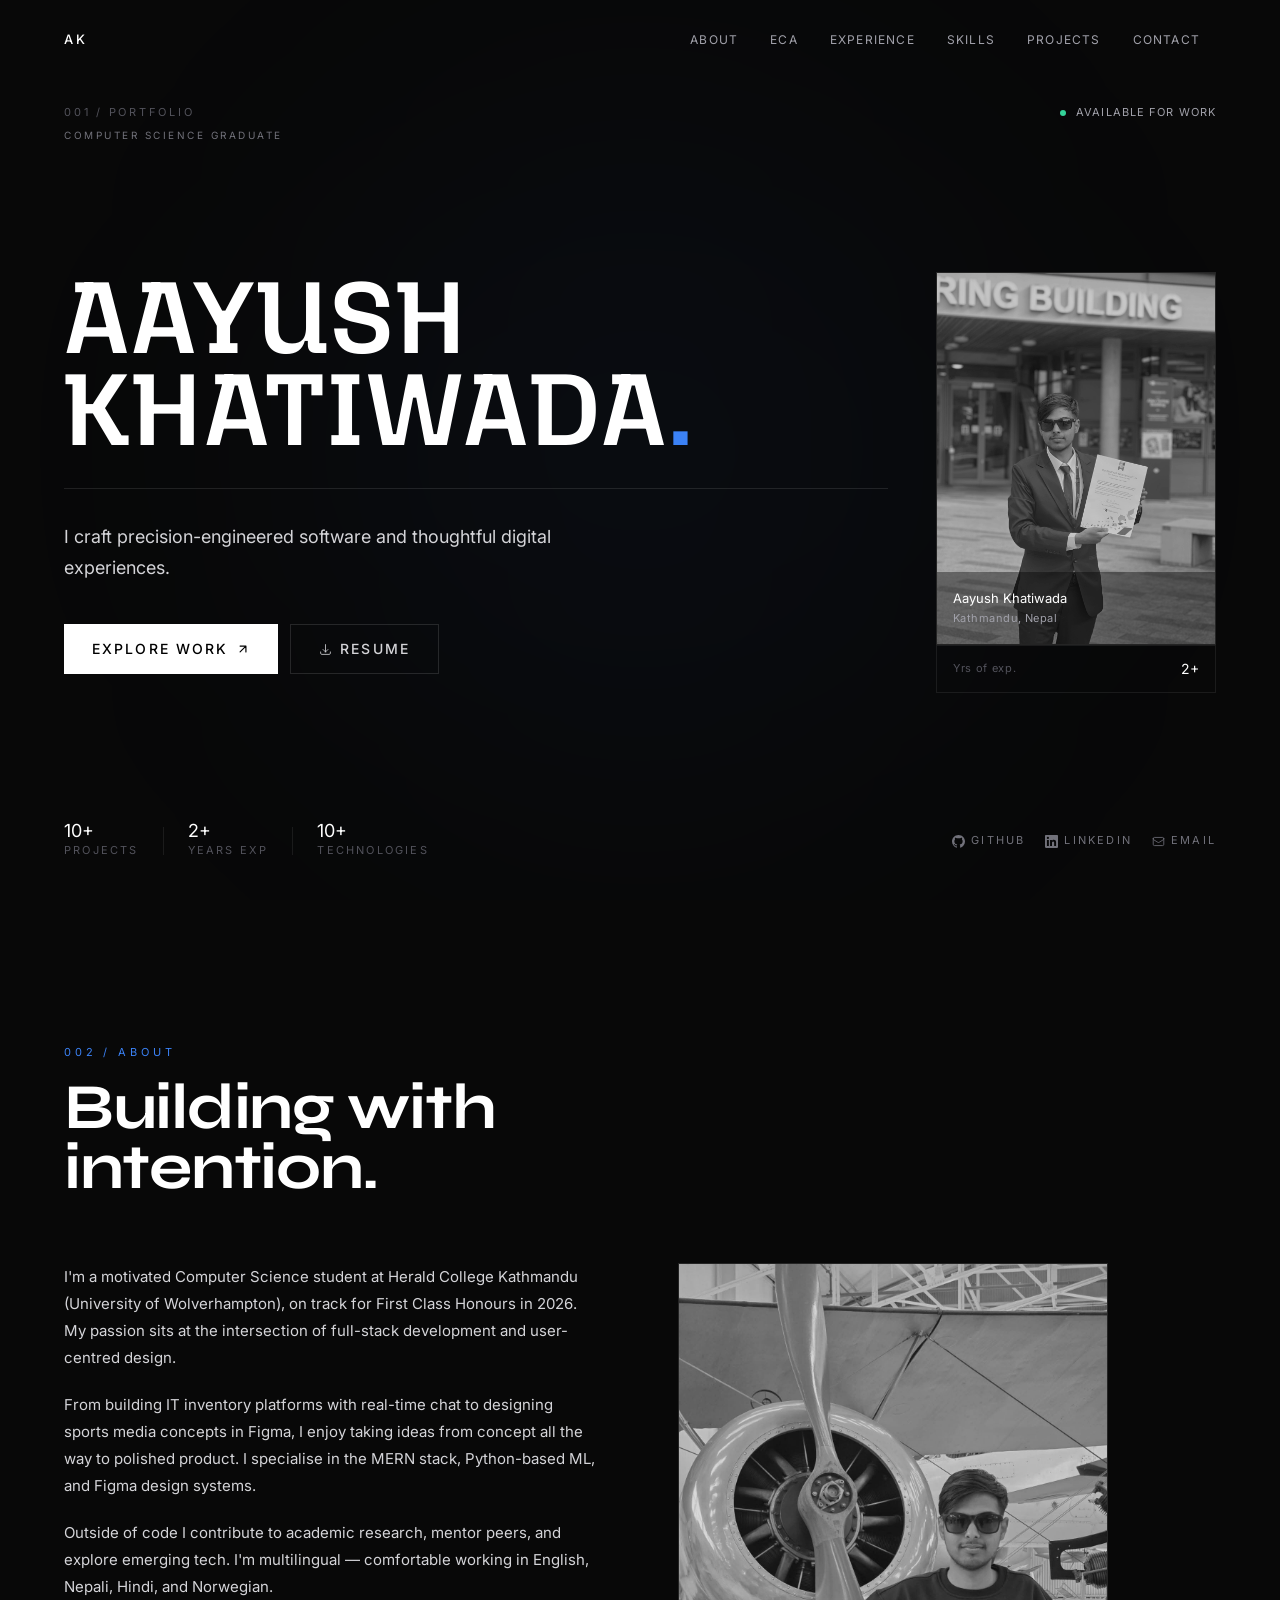
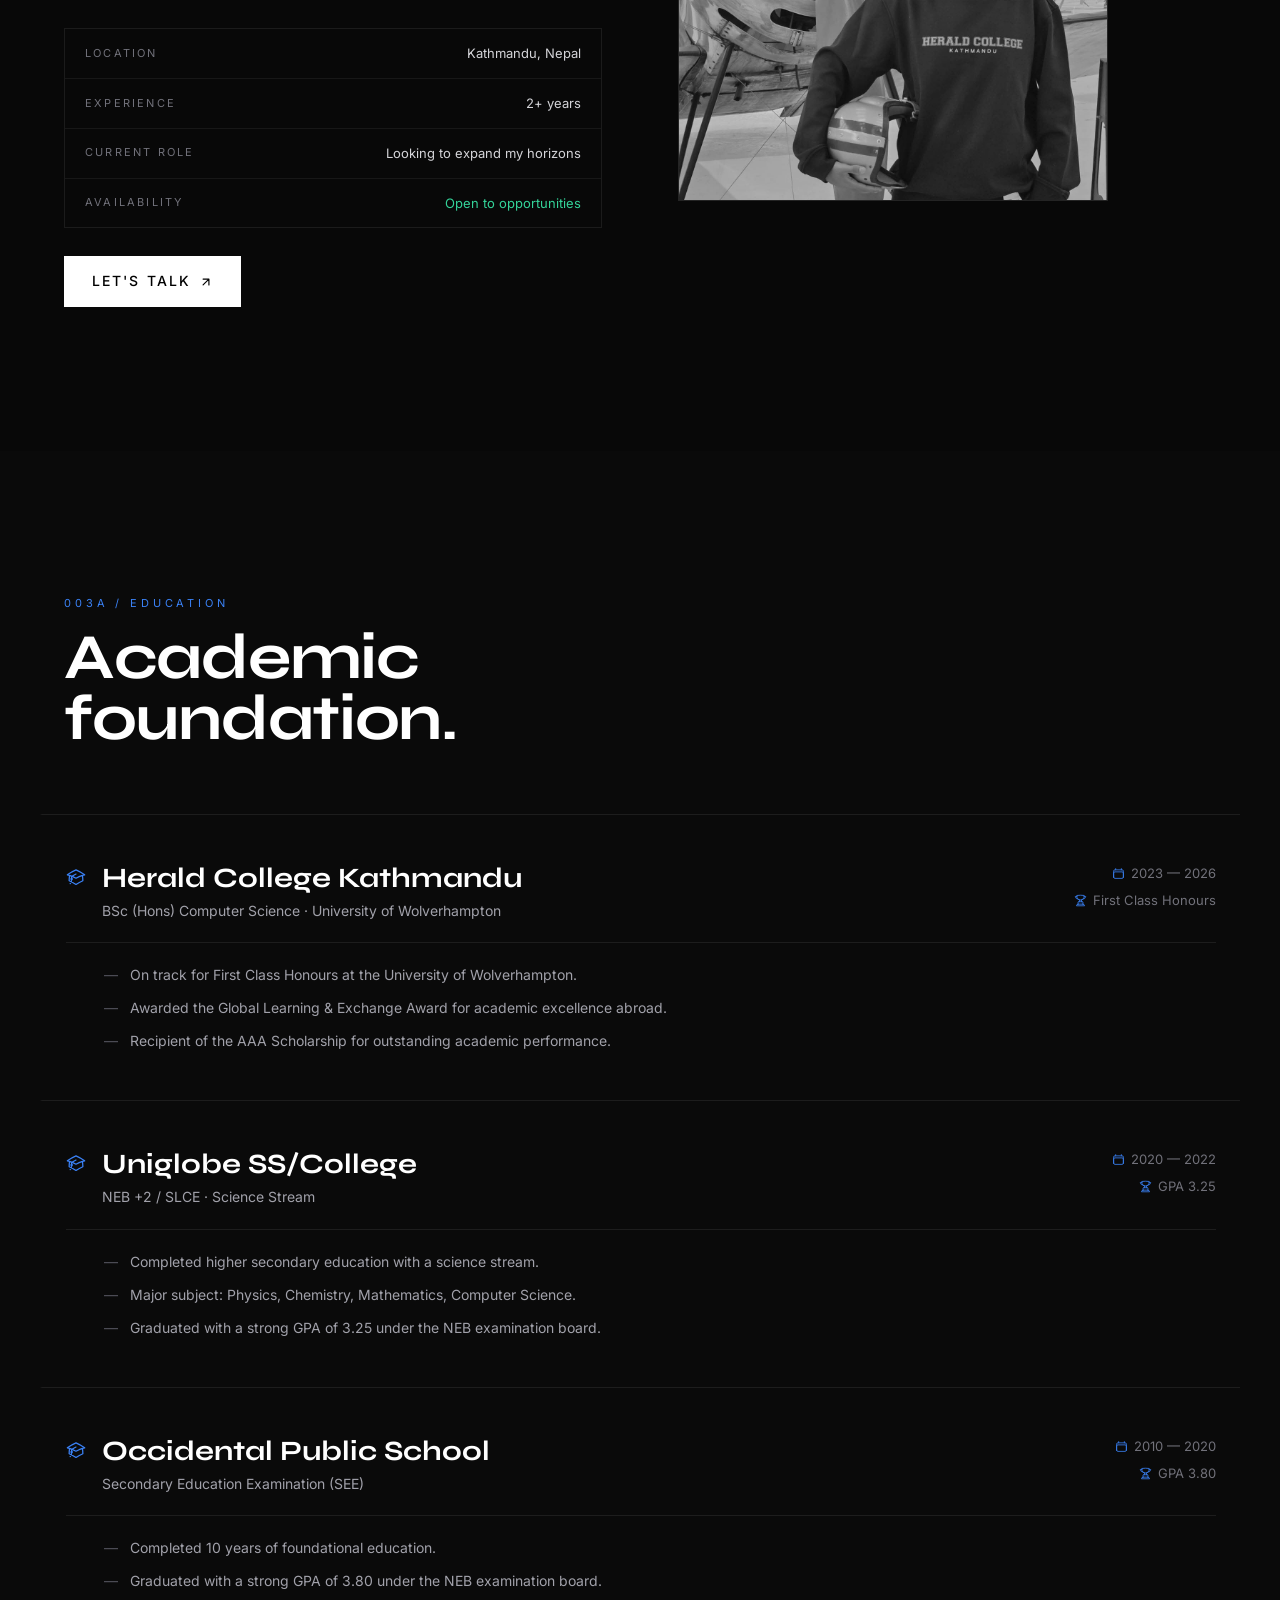
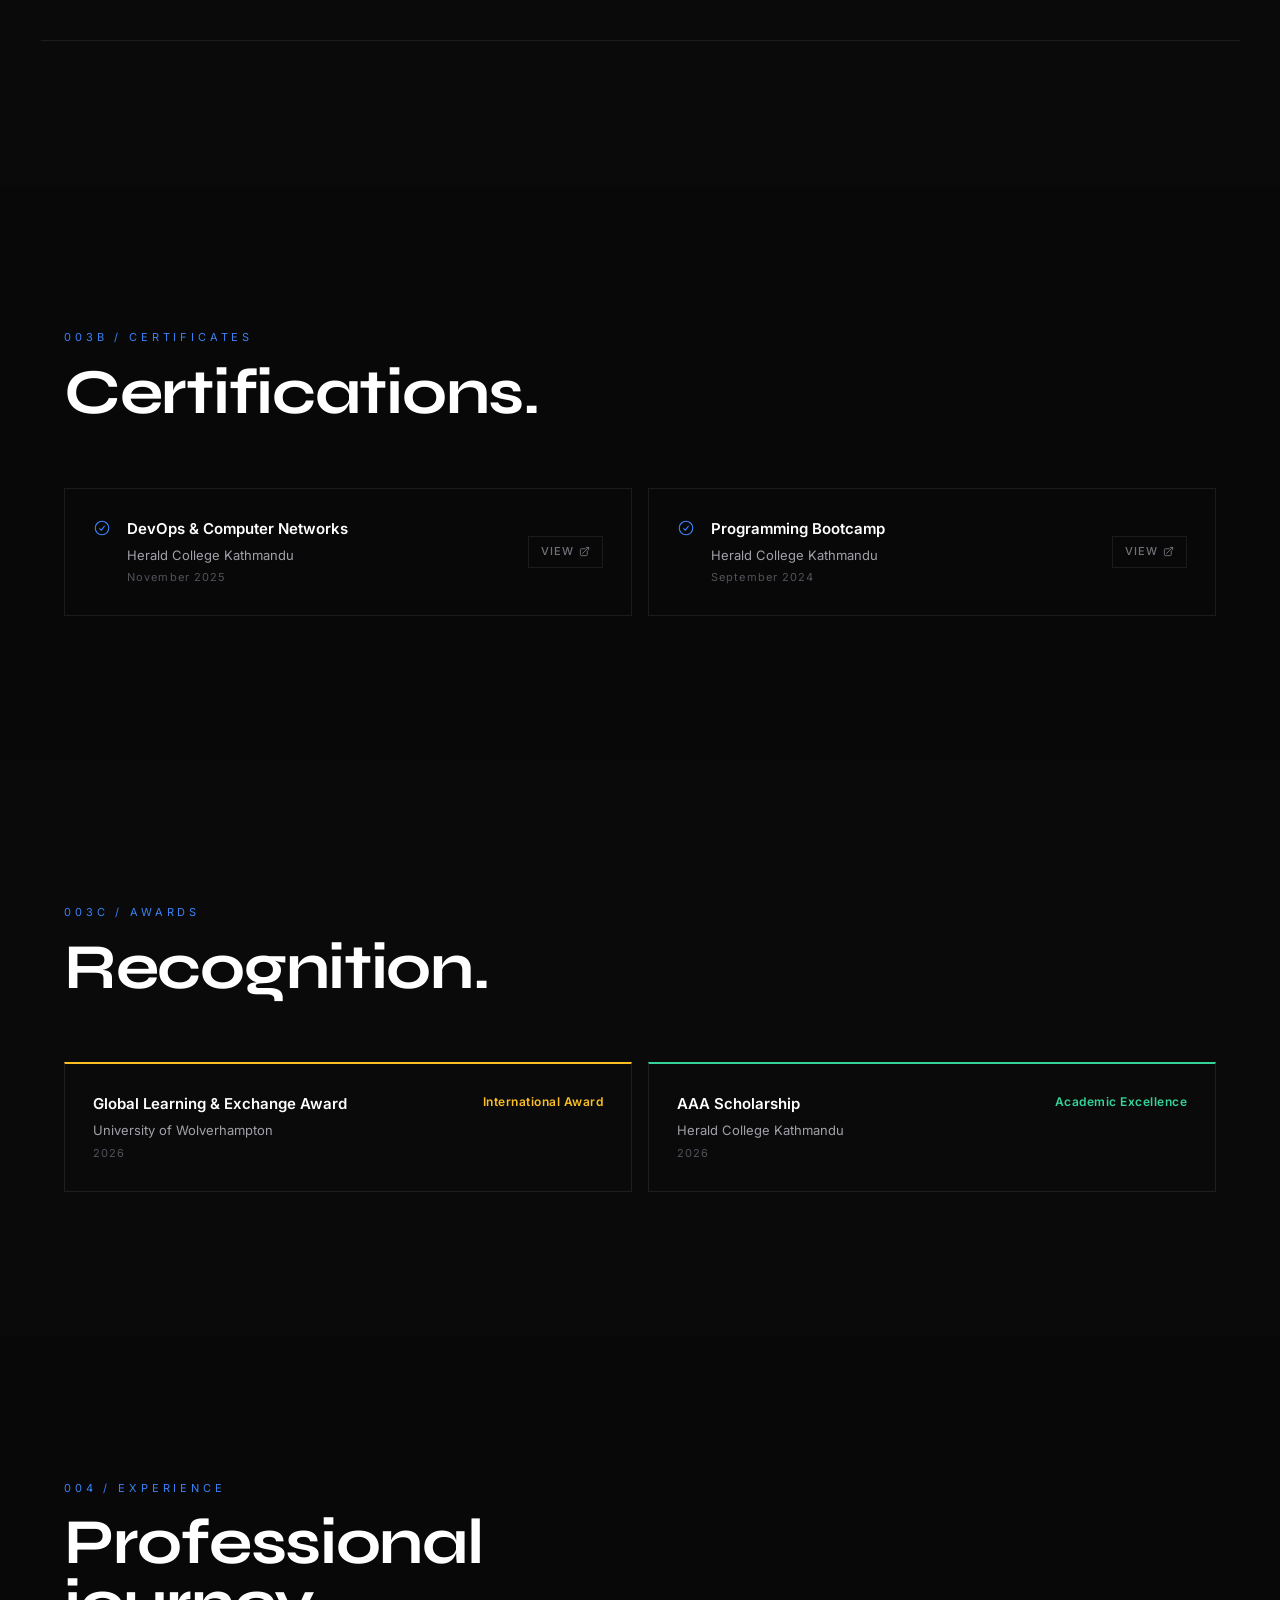
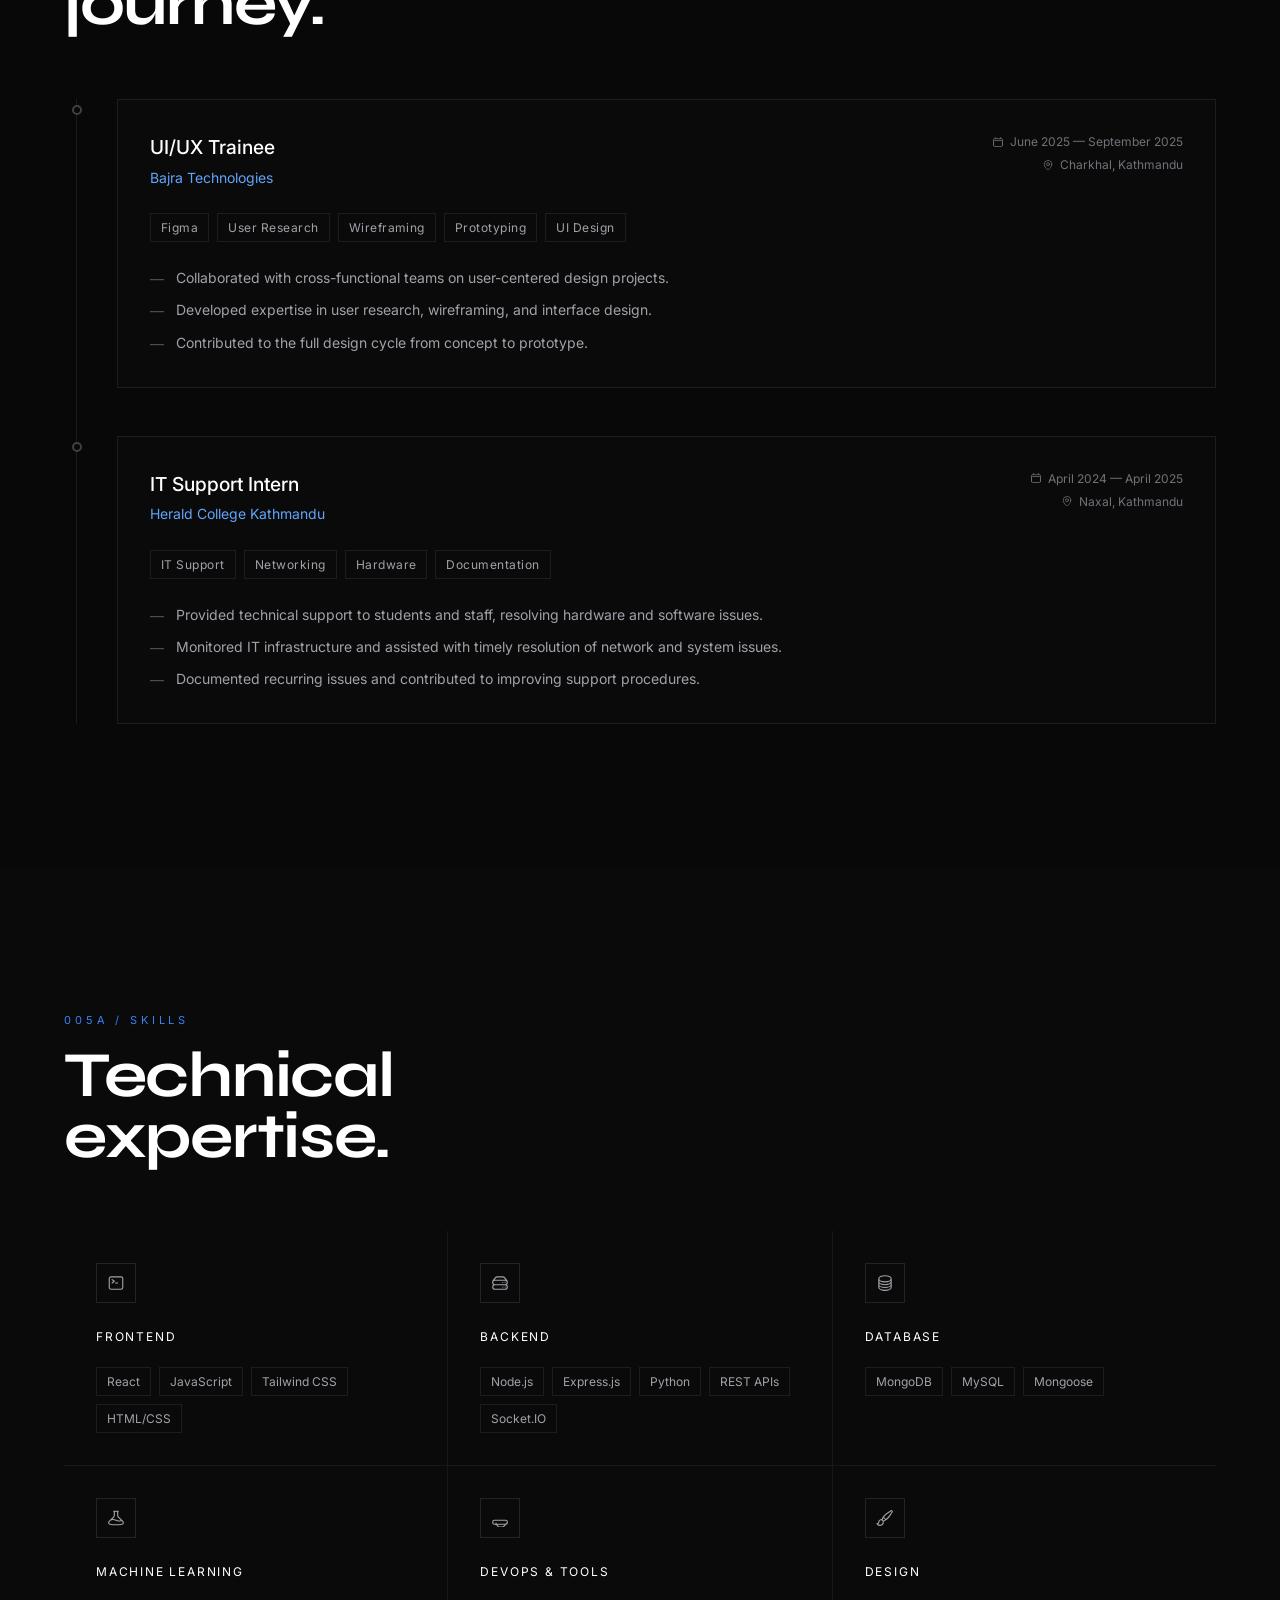
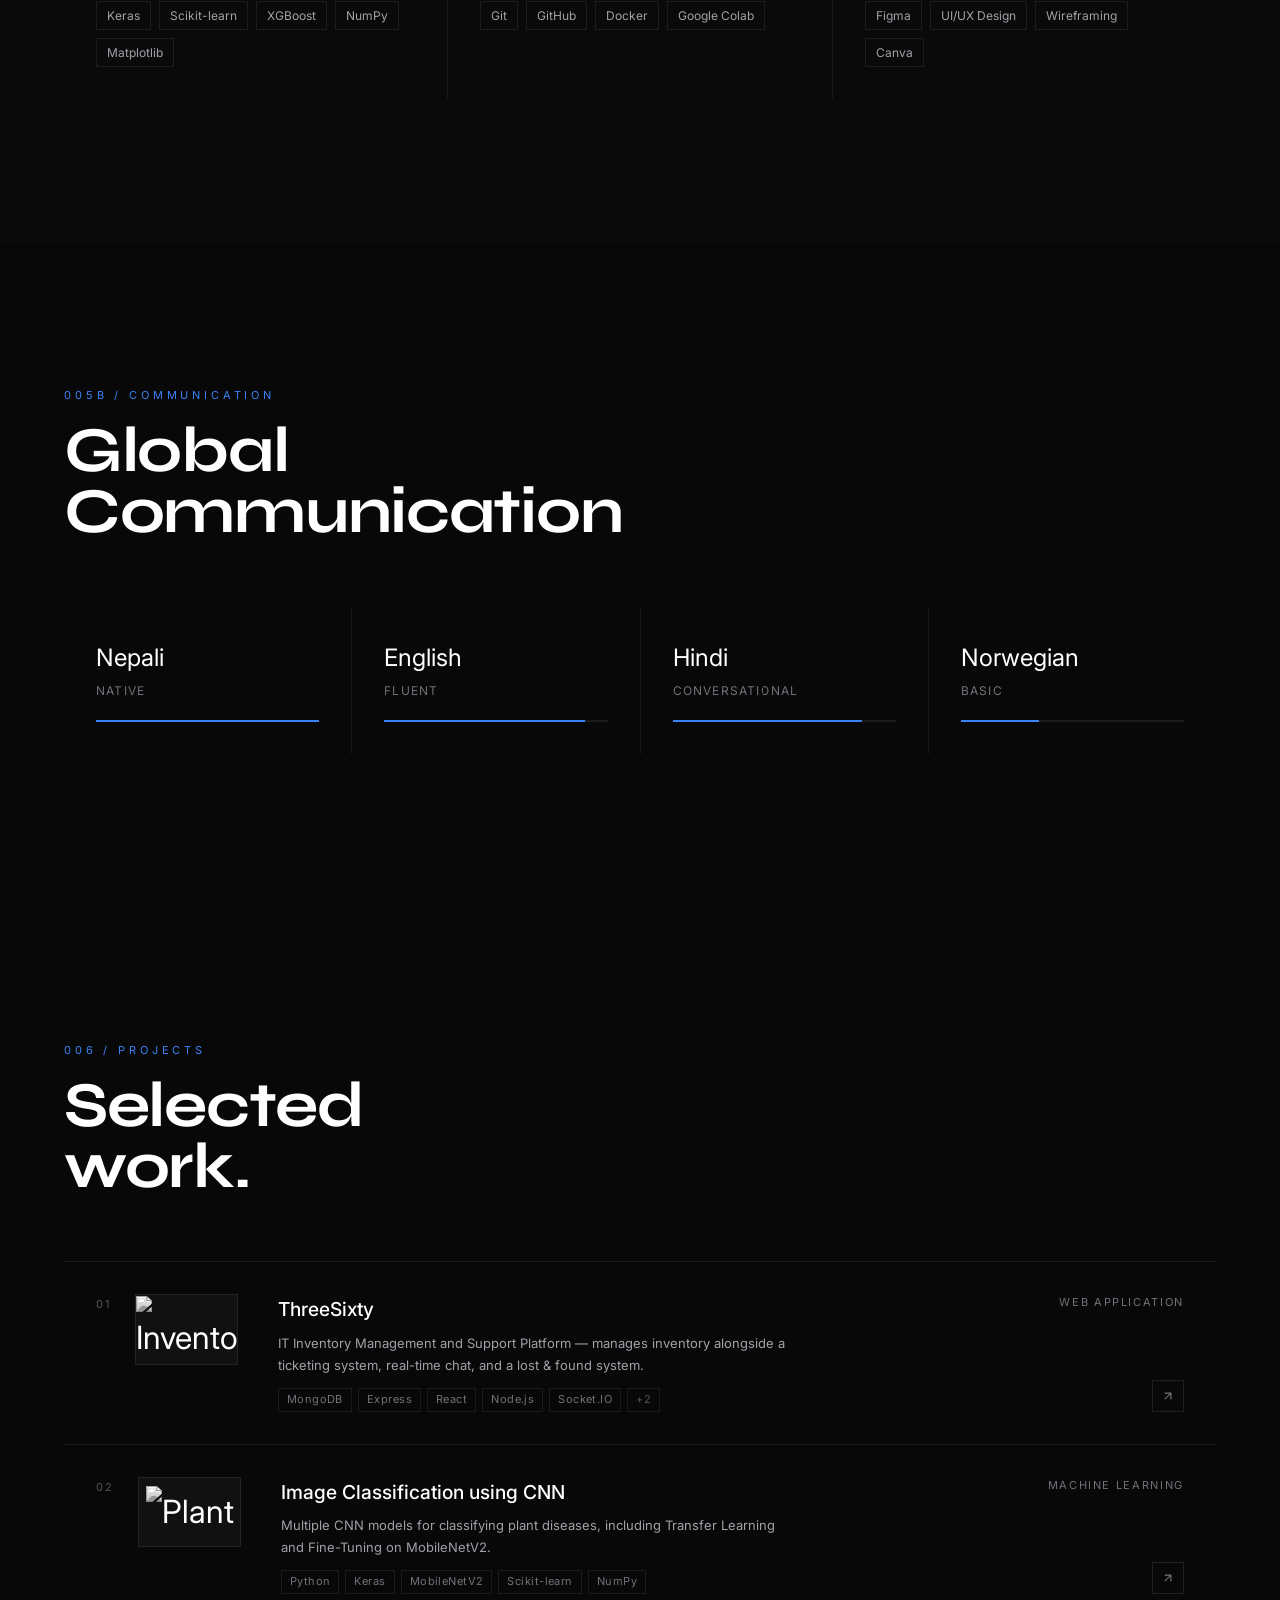
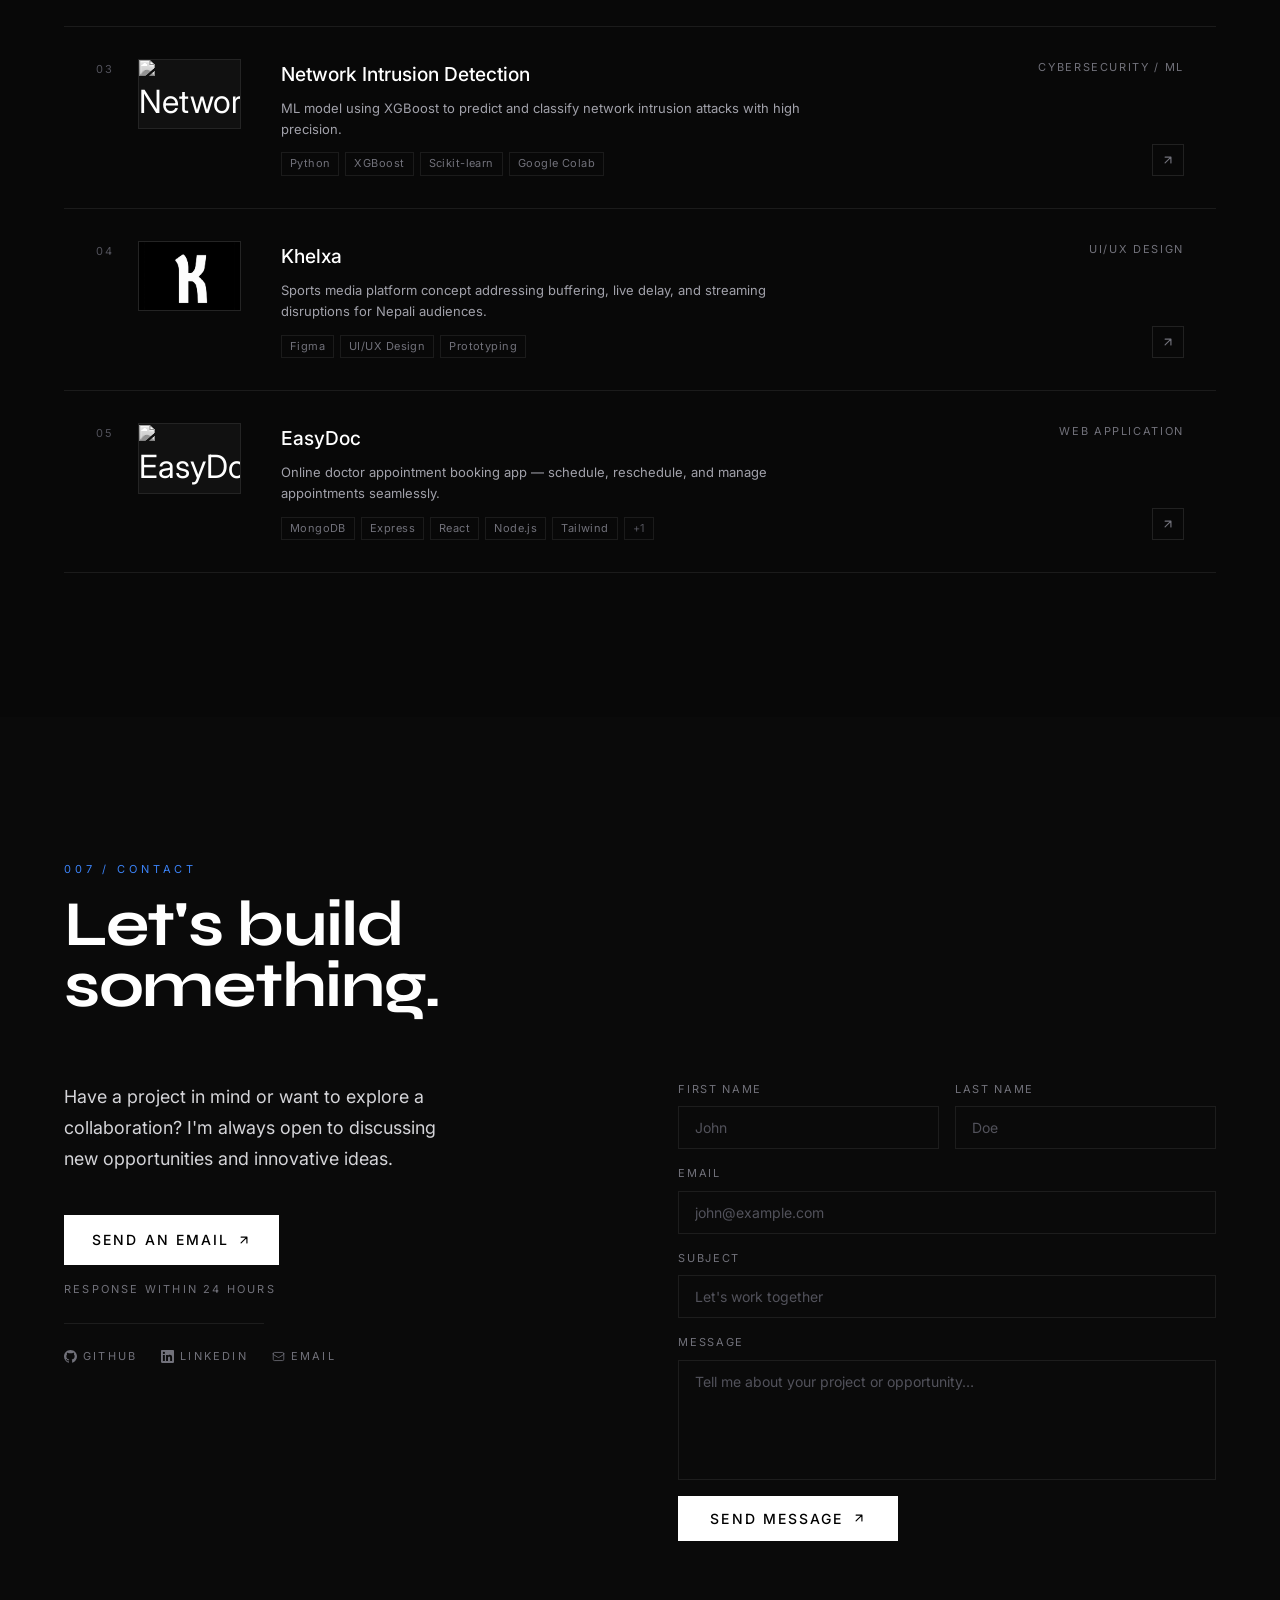
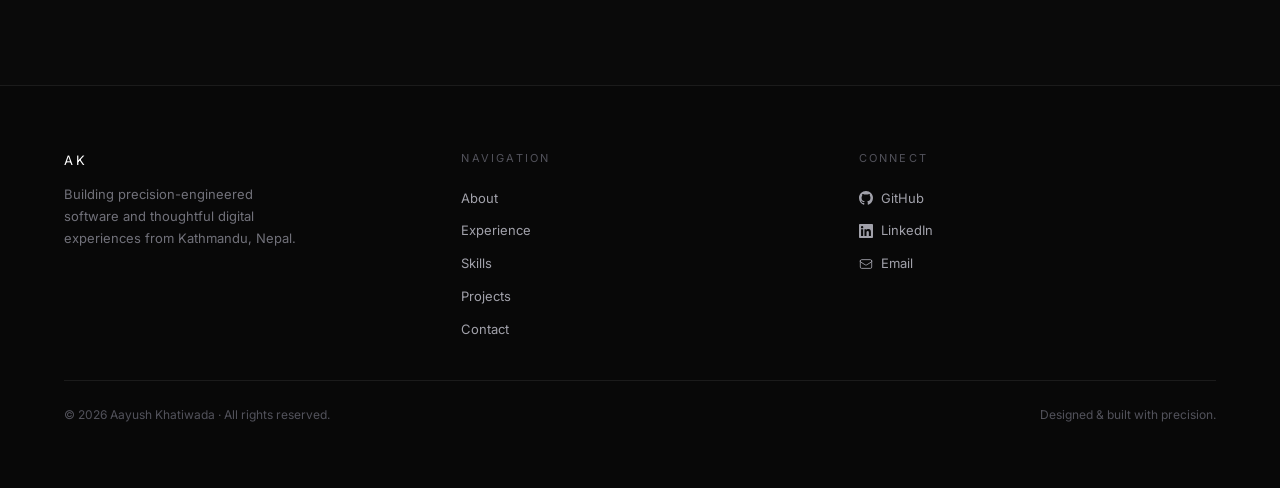
==== index.html @ 98822cb3 "Added image in title" ====
<!DOCTYPE html>
<html lang="en">
<head>
  <meta charset="UTF-8" />
  <meta name="viewport" content="width=device-width, initial-scale=1.0" />
  <title>Aayush Khatiwada</title>
  <link rel="icon" type="image/x-icon" href="./media/face.png" />
  <meta name="description" content="Aayush Khatiwada — CS student, MERN developer and UI/UX designer based in Kathmandu, Nepal." />

  <script type="text/javascript">
    (function(c,l,a,r,i,t,y){
        c[a]=c[a]||function(){(c[a].q=c[a].q||[]).push(arguments)};
        t=l.createElement(r);t.async=1;t.src="https://www.clarity.ms/tag/"+i;
        y=l.getElementsByTagName(r)[0];y.parentNode.insertBefore(t,y);
    })(window, document, "clarity", "script", "x57fsqkb2d");
</script>

  <!-- Fonts -->
  <link rel="preconnect" href="https://fonts.googleapis.com" />
  <link rel="preconnect" href="https://fonts.gstatic.com" crossorigin />
  <link href="https://fonts.googleapis.com/css2?family=Anton&family=Inter:wght@300;400;500;600&family=Syne:wght@700;800&display=swap" rel="stylesheet" />
  <link href="https://fonts.googleapis.com/css2?family=Mozilla+Headline:wght@200..700&display=swap" rel="stylesheet">

  <link rel="stylesheet" href="styles.css" />
</head>
<body>

<div id="progress-bar"></div>

<!-- ===== NAVBAR ===== -->
<nav id="navbar">
  <div class="container">
    <a href="#hero" class="nav-logo">AK</a>

    <ul class="nav-links">
      <li><a href="#about">About</a></li>
      <li><a href="#education">ECA</a></li>
      <li><a href="#experience">Experience</a></li>
      <li><a href="#skills">Skills</a></li>
      <li><a href="#projects">Projects</a></li>
      <li><a href="#contact">Contact</a></li>
    </ul>

    <button class="hamburger" aria-label="Toggle menu">
      <span></span><span></span><span></span>
    </button>
  </div>
</nav>

<!-- Mobile Menu -->
<div class="mobile-menu">
  <a href="#about">About</a>
  <a href="#education">ECA</a>
  <a href="#experience">Experience</a>
  <a href="#skills">Skills</a>
  <a href="#projects">Projects</a>
  <a href="#contact">Contact</a>
</div>

<!-- ===== HERO ===== -->
<section id="hero">
  <!-- Blue glow -->
  <div class="hero-glow"></div>

  <!-- Top row -->
  <div class="hero-topbar">
    <div class="hero-topbar-info">
      <span class="hero-topbar-label">001 / Portfolio</span>
      <span class="hero-topbar-sub">Computer Science Graduate</span>
    </div>
    <div class="hero-avail">
      <span class="hero-avail-dot"></span>
      <span class="hero-avail-text">Available for work</span>
    </div>
  </div>

  <!-- Middle: main content -->
  <div class="hero-middle">
    <div class="hero-grid">

      <!-- Left -->
      <div class="hero-left">
        <h1 class="hero-name">
          AAYUSH<br>KHATIWADA<span class="blue-dot">.</span>
        </h1>

        <div class="hero-divider" id="hero-divider"></div>

        <p class="hero-tagline">
          I craft precision-engineered software and thoughtful digital experiences.
        </p>

        <div class="hero-actions">
          <a href="#projects" class="btn-white">
            Explore Work
            <svg class="arrow-icon" width="14" height="14" fill="none" viewBox="0 0 24 24" stroke="currentColor" stroke-width="2"><path stroke-linecap="round" stroke-linejoin="round" d="M7 17L17 7M17 7H7M17 7v10"/></svg>
          </a>
          <a href="media/Aayush Khatiwada CV.pdf" download class="btn-ghost">
            <svg width="13" height="13" fill="none" viewBox="0 0 24 24" stroke="currentColor" stroke-width="1.5"><path stroke-linecap="round" stroke-linejoin="round" d="M3 16.5v2.25A2.25 2.25 0 005.25 21h13.5A2.25 2.25 0 0021 18.75V16.5M16.5 12L12 16.5m0 0L7.5 12m4.5 4.5V3"/></svg>
            Resume
          </a>
        </div>
      </div>

      <!-- Right: Portrait -->
      <div class="hero-portrait-col">
        <div class="hero-portrait-card">
          <img src="media/potrait1.jpg" alt="Aayush Khatiwada" />
          <div class="hero-portrait-overlay">
            <div class="hero-portrait-name">Aayush Khatiwada</div>
            <div class="hero-portrait-location">Kathmandu, Nepal</div>
          </div>
        </div>
        <div class="hero-portrait-meta">
          <span class="hero-portrait-meta-label">Yrs of exp.</span>
          <span class="hero-portrait-meta-val">2+</span>
        </div>
      </div>

    </div>
  </div>

  <!-- Bottom row: stats + socials -->
  <div class="hero-bottombar">
    <div class="hero-stats">
      <div class="hero-stat">
        <div class="stat-val">10+</div>
        <div class="stat-lbl">Projects</div>
      </div>
      <div class="stat-sep"></div>
      <div class="hero-stat">
        <div class="stat-val">2+</div>
        <div class="stat-lbl">Years Exp</div>
      </div>
      <div class="stat-sep"></div>
      <div class="hero-stat">
        <div class="stat-val">10+</div>
        <div class="stat-lbl">Technologies</div>
      </div>
    </div>
    <div class="hero-socials">
      <a href="https://github.com/khAayush" target="_blank" rel="noopener" class="hero-social">
        <svg width="13" height="13" viewBox="0 0 24 24" fill="currentColor"><path d="M12 0c-6.626 0-12 5.373-12 12 0 5.302 3.438 9.8 8.207 11.387.599.111.793-.261.793-.577v-2.234c-3.338.726-4.033-1.416-4.033-1.416-.546-1.387-1.333-1.756-1.333-1.756-1.089-.745.083-.729.083-.729 1.205.084 1.839 1.237 1.839 1.237 1.07 1.834 2.807 1.304 3.492.997.107-.775.418-1.305.762-1.604-2.665-.305-5.467-1.334-5.467-5.931 0-1.311.469-2.381 1.236-3.221-.124-.303-.535-1.524.117-3.176 0 0 1.008-.322 3.301 1.23.957-.266 1.983-.399 3.003-.404 1.02.005 2.047.138 3.006.404 2.291-1.552 3.297-1.23 3.297-1.23.653 1.653.242 2.874.118 3.176.77.84 1.235 1.911 1.235 3.221 0 4.609-2.807 5.624-5.479 5.921.43.372.823 1.102.823 2.222v3.293c0 .319.192.694.801.576 4.765-1.589 8.199-6.086 8.199-11.386 0-6.627-5.373-12-12-12z"/></svg>
        GitHub
      </a>
      <a href="https://linkedin.com/in/aayushkhatiwada" target="_blank" rel="noopener" class="hero-social">
        <svg width="13" height="13" fill="currentColor" viewBox="0 0 24 24"><path d="M20.447 20.452h-3.554v-5.569c0-1.328-.027-3.037-1.852-3.037-1.853 0-2.136 1.445-2.136 2.939v5.667H9.351V9h3.414v1.561h.046c.477-.9 1.637-1.85 3.37-1.85 3.601 0 4.267 2.37 4.267 5.455v6.286zM5.337 7.433a2.062 2.062 0 01-2.063-2.065 2.064 2.064 0 112.063 2.065zm1.782 13.019H3.555V9h3.564v11.452zM22.225 0H1.771C.792 0 0 .774 0 1.729v20.542C0 23.227.792 24 1.771 24h20.451C23.2 24 24 23.227 24 22.271V1.729C24 .774 23.2 0 22.222 0h.003z"/></svg>
        LinkedIn
      </a>
      <a href="mailto:khatiwadaaayush45@gmail.com" class="hero-social">
        <svg width="13" height="13" fill="none" viewBox="0 0 24 24" stroke="currentColor" stroke-width="1.5"><path stroke-linecap="round" stroke-linejoin="round" d="M21.75 6.75v10.5a2.25 2.25 0 01-2.25 2.25h-15a2.25 2.25 0 01-2.25-2.25V6.75m19.5 0A2.25 2.25 0 0019.5 4.5h-15a2.25 2.25 0 00-2.25 2.25m19.5 0v.243a2.25 2.25 0 01-1.07 1.916l-7.5 4.615a2.25 2.25 0 01-2.36 0L3.32 8.91a2.25 2.25 0 01-1.07-1.916V6.75"/></svg>
        Email
      </a>
    </div>
  </div>
</section>

<!-- ===== ABOUT (002) ===== -->
<section id="about">
  <div class="about-inner">
    <div class="reveal">
      <span class="section-num">002 / About</span>
      <h2 class="section-heading">Building with<br>intention.</h2>
    </div>

    <div class="about-grid">
      <div class="about-body">
        <p class="reveal delay-1">
          I'm a motivated Computer Science student at Herald College Kathmandu
          (University of Wolverhampton), on track for First Class Honours in 2026.
          My passion sits at the intersection of full-stack development and user-centred design.
        </p>
        <p class="reveal delay-2">
          From building IT inventory platforms with real-time chat to designing sports media
          concepts in Figma, I enjoy taking ideas from concept all the way to polished product.
          I specialise in the MERN stack, Python-based ML, and Figma design systems.
        </p>
        <p class="reveal delay-3">
          Outside of code I contribute to academic research, mentor peers, and explore
          emerging tech. I'm multilingual — comfortable working in English, Nepali, Hindi, and Norwegian.
        </p>

        <div class="about-table reveal delay-3">
          <div class="about-table-row">
            <span class="tbl-label">Location</span>
            <span class="tbl-value">Kathmandu, Nepal</span>
          </div>
          <div class="about-table-row">
            <span class="tbl-label">Experience</span>
            <span class="tbl-value">2+ years</span>
          </div>
          <div class="about-table-row">
            <span class="tbl-label">Current Role</span>
            <span class="tbl-value">Looking to expand my horizons</span>
          </div>
          <div class="about-table-row">
            <span class="tbl-label">Availability</span>
            <span class="tbl-value green">Open to opportunities</span>
          </div>
        </div>

        <div class="reveal delay-4" style="margin-top:8px;">
          <a href="#contact" class="btn-white">
            Let's Talk
            <svg class="arrow-icon" width="14" height="14" fill="none" viewBox="0 0 24 24" stroke="currentColor" stroke-width="2"><path stroke-linecap="round" stroke-linejoin="round" d="M7 17L17 7M17 7H7M17 7v10"/></svg>
          </a>
        </div>
      </div>

      <!-- Portrait -->
      <div class="about-portrait reveal-x-right delay-1">
        <div class="portrait-placeholder">
          <img src="media/potrait2.jpg" alt="Aayush Khatiwada" />
        </div>
      </div>
    </div>
  </div>
</section>

<!-- ===== EDUCATION (003A) ===== -->
<section id="education">
  <div class="edu-inner">
    <div class="reveal">
      <span class="section-num">003A / Education</span>
      <h2 class="section-heading">Academic<br>foundation.</h2>
    </div>

    <div class="edu-list">

      <!-- BSc -->
      <div class="edu-entry reveal">
        <div class="edu-entry-header">
          <div class="edu-entry-left">
            <div class="edu-entry-icon">
              <svg width="20" height="20" fill="none" viewBox="0 0 24 24" stroke="currentColor" stroke-width="1.5"><path stroke-linecap="round" stroke-linejoin="round" d="M4.26 10.147a60.436 60.436 0 00-.491 6.347A48.627 48.627 0 0112 20.904a48.627 48.627 0 018.232-4.41 60.46 60.46 0 00-.491-6.347m-15.482 0a50.57 50.57 0 00-2.658-.813A59.905 59.905 0 0112 3.493a59.902 59.902 0 0110.399 5.84c-.896.248-1.783.52-2.658.814m-15.482 0A50.697 50.697 0 0112 13.489a50.702 50.702 0 017.74-3.342M6.75 15a.75.75 0 100-1.5.75.75 0 000 1.5zm0 0v-3.675A55.378 55.378 0 0112 8.443m-7.007 11.55A5.981 5.981 0 006.75 15.75v-1.5"/></svg>
            </div>
            <div>
              <div class="edu-entry-title">Herald College Kathmandu</div>
              <div class="edu-entry-subtitle">BSc (Hons) Computer Science · University of Wolverhampton</div>
            </div>
          </div>
          <div class="edu-entry-right">
            <div class="edu-entry-meta-row">
              <svg width="13" height="13" fill="none" viewBox="0 0 24 24" stroke="currentColor" stroke-width="1.5"><path stroke-linecap="round" stroke-linejoin="round" d="M6.75 3v2.25M17.25 3v2.25M3 18.75V7.5a2.25 2.25 0 012.25-2.25h13.5A2.25 2.25 0 0121 7.5v11.25m-18 0A2.25 2.25 0 005.25 21h13.5A2.25 2.25 0 0021 18.75m-18 0v-7.5A2.25 2.25 0 015.25 9h13.5A2.25 2.25 0 0121 11.25v7.5"/></svg>
              2023 — 2026
            </div>
            <div class="edu-entry-meta-row">
              <svg width="13" height="13" fill="none" viewBox="0 0 24 24" stroke="currentColor" stroke-width="1.5"><path stroke-linecap="round" stroke-linejoin="round" d="M16.5 18.75h-9m9 0a3 3 0 013 3h-15a3 3 0 013-3m9 0v-3.375c0-.621-.503-1.125-1.125-1.125h-.871M7.5 18.75v-3.375c0-.621.504-1.125 1.125-1.125h.872m5.007 0H9.497m5.007 0a7.454 7.454 0 01-.982-3.172M9.497 14.25a7.454 7.454 0 00.981-3.172M5.25 4.236c-.982.143-1.954.317-2.916.52A6.003 6.003 0 007.73 9.728M5.25 4.236V4.5c0 2.108.966 3.99 2.48 5.228M5.25 4.236V2.721C7.456 2.41 9.71 2.25 12 2.25c2.291 0 4.545.16 6.75.47v1.516M7.73 9.728a6.726 6.726 0 002.748 1.35m8.272-6.842V4.5c0 2.108-.966 3.99-2.48 5.228m2.48-5.492a46.32 46.32 0 012.916.52 6.003 6.003 0 01-5.395 4.972m0 0a6.726 6.726 0 01-2.749 1.35m0 0a6.772 6.772 0 01-3.044 0"/></svg>
              First Class Honours
            </div>
          </div>
        </div>
        <div class="edu-entry-divider"></div>
        <div class="edu-entry-bullets">
          <div class="edu-entry-bullet"><span class="edu-entry-bullet-dash">—</span>On track for First Class Honours at the University of Wolverhampton.</div>
          <div class="edu-entry-bullet"><span class="edu-entry-bullet-dash">—</span>Awarded the Global Learning &amp; Exchange Award for academic excellence abroad.</div>
          <div class="edu-entry-bullet"><span class="edu-entry-bullet-dash">—</span>Recipient of the AAA Scholarship for outstanding academic performance.</div>
        </div>
      </div>

      <!-- NEB +2 -->
      <div class="edu-entry reveal delay-1">
        <div class="edu-entry-header">
          <div class="edu-entry-left">
            <div class="edu-entry-icon">
              <svg width="20" height="20" fill="none" viewBox="0 0 24 24" stroke="currentColor" stroke-width="1.5"><path stroke-linecap="round" stroke-linejoin="round" d="M4.26 10.147a60.436 60.436 0 00-.491 6.347A48.627 48.627 0 0112 20.904a48.627 48.627 0 018.232-4.41 60.46 60.46 0 00-.491-6.347m-15.482 0a50.57 50.57 0 00-2.658-.813A59.905 59.905 0 0112 3.493a59.902 59.902 0 0110.399 5.84c-.896.248-1.783.52-2.658.814m-15.482 0A50.697 50.697 0 0112 13.489a50.702 50.702 0 017.74-3.342M6.75 15a.75.75 0 100-1.5.75.75 0 000 1.5zm0 0v-3.675A55.378 55.378 0 0112 8.443m-7.007 11.55A5.981 5.981 0 006.75 15.75v-1.5"/></svg>
            </div>
            <div>
              <div class="edu-entry-title">Uniglobe SS/College</div>
              <div class="edu-entry-subtitle">NEB +2 / SLCE · Science Stream</div>
            </div>
          </div>
          <div class="edu-entry-right">
            <div class="edu-entry-meta-row">
              <svg width="13" height="13" fill="none" viewBox="0 0 24 24" stroke="currentColor" stroke-width="1.5"><path stroke-linecap="round" stroke-linejoin="round" d="M6.75 3v2.25M17.25 3v2.25M3 18.75V7.5a2.25 2.25 0 012.25-2.25h13.5A2.25 2.25 0 0121 7.5v11.25m-18 0A2.25 2.25 0 005.25 21h13.5A2.25 2.25 0 0021 18.75m-18 0v-7.5A2.25 2.25 0 015.25 9h13.5A2.25 2.25 0 0121 11.25v7.5"/></svg>
              2020 — 2022
            </div>
            <div class="edu-entry-meta-row">
              <svg width="13" height="13" fill="none" viewBox="0 0 24 24" stroke="currentColor" stroke-width="1.5"><path stroke-linecap="round" stroke-linejoin="round" d="M16.5 18.75h-9m9 0a3 3 0 013 3h-15a3 3 0 013-3m9 0v-3.375c0-.621-.503-1.125-1.125-1.125h-.871M7.5 18.75v-3.375c0-.621.504-1.125 1.125-1.125h.872m5.007 0H9.497m5.007 0a7.454 7.454 0 01-.982-3.172M9.497 14.25a7.454 7.454 0 00.981-3.172M5.25 4.236c-.982.143-1.954.317-2.916.52A6.003 6.003 0 007.73 9.728M5.25 4.236V4.5c0 2.108.966 3.99 2.48 5.228M5.25 4.236V2.721C7.456 2.41 9.71 2.25 12 2.25c2.291 0 4.545.16 6.75.47v1.516M7.73 9.728a6.726 6.726 0 002.748 1.35m8.272-6.842V4.5c0 2.108-.966 3.99-2.48 5.228m2.48-5.492a46.32 46.32 0 012.916.52 6.003 6.003 0 01-5.395 4.972m0 0a6.726 6.726 0 01-2.749 1.35m0 0a6.772 6.772 0 01-3.044 0"/></svg>
              GPA 3.25
            </div>
          </div>
        </div>
        <div class="edu-entry-divider"></div>
        <div class="edu-entry-bullets">
          <div class="edu-entry-bullet"><span class="edu-entry-bullet-dash">—</span>Completed higher secondary education with a science stream.</div>
          <div class="edu-entry-bullet"><span class="edu-entry-bullet-dash">—</span>Major subject: Physics, Chemistry, Mathematics, Computer Science.</div>
          <div class="edu-entry-bullet"><span class="edu-entry-bullet-dash">—</span>Graduated with a strong GPA of 3.25 under the NEB examination board.</div>
        </div>
      </div>

      <!-- SEE -->
      <div class="edu-entry reveal delay-2">
        <div class="edu-entry-header">
          <div class="edu-entry-left">
            <div class="edu-entry-icon">
              <svg width="20" height="20" fill="none" viewBox="0 0 24 24" stroke="currentColor" stroke-width="1.5"><path stroke-linecap="round" stroke-linejoin="round" d="M4.26 10.147a60.436 60.436 0 00-.491 6.347A48.627 48.627 0 0112 20.904a48.627 48.627 0 018.232-4.41 60.46 60.46 0 00-.491-6.347m-15.482 0a50.57 50.57 0 00-2.658-.813A59.905 59.905 0 0112 3.493a59.902 59.902 0 0110.399 5.84c-.896.248-1.783.52-2.658.814m-15.482 0A50.697 50.697 0 0112 13.489a50.702 50.702 0 017.74-3.342M6.75 15a.75.75 0 100-1.5.75.75 0 000 1.5zm0 0v-3.675A55.378 55.378 0 0112 8.443m-7.007 11.55A5.981 5.981 0 006.75 15.75v-1.5"/></svg>
            </div>
            <div>
              <div class="edu-entry-title">Occidental Public School</div>
              <div class="edu-entry-subtitle">Secondary Education Examination (SEE)</div>
            </div>
          </div>
          <div class="edu-entry-right">
            <div class="edu-entry-meta-row">
              <svg width="13" height="13" fill="none" viewBox="0 0 24 24" stroke="currentColor" stroke-width="1.5"><path stroke-linecap="round" stroke-linejoin="round" d="M6.75 3v2.25M17.25 3v2.25M3 18.75V7.5a2.25 2.25 0 012.25-2.25h13.5A2.25 2.25 0 0121 7.5v11.25m-18 0A2.25 2.25 0 005.25 21h13.5A2.25 2.25 0 0021 18.75m-18 0v-7.5A2.25 2.25 0 015.25 9h13.5A2.25 2.25 0 0121 11.25v7.5"/></svg>
              2010 — 2020
            </div>
            <div class="edu-entry-meta-row">
              <svg width="13" height="13" fill="none" viewBox="0 0 24 24" stroke="currentColor" stroke-width="1.5"><path stroke-linecap="round" stroke-linejoin="round" d="M16.5 18.75h-9m9 0a3 3 0 013 3h-15a3 3 0 013-3m9 0v-3.375c0-.621-.503-1.125-1.125-1.125h-.871M7.5 18.75v-3.375c0-.621.504-1.125 1.125-1.125h.872m5.007 0H9.497m5.007 0a7.454 7.454 0 01-.982-3.172M9.497 14.25a7.454 7.454 0 00.981-3.172M5.25 4.236c-.982.143-1.954.317-2.916.52A6.003 6.003 0 007.73 9.728M5.25 4.236V4.5c0 2.108.966 3.99 2.48 5.228M5.25 4.236V2.721C7.456 2.41 9.71 2.25 12 2.25c2.291 0 4.545.16 6.75.47v1.516M7.73 9.728a6.726 6.726 0 002.748 1.35m8.272-6.842V4.5c0 2.108-.966 3.99-2.48 5.228m2.48-5.492a46.32 46.32 0 012.916.52 6.003 6.003 0 01-5.395 4.972m0 0a6.726 6.726 0 01-2.749 1.35m0 0a6.772 6.772 0 01-3.044 0"/></svg>
              GPA 3.80
            </div>
          </div>
        </div>
        <div class="edu-entry-divider"></div>
        <div class="edu-entry-bullets">
          <div class="edu-entry-bullet"><span class="edu-entry-bullet-dash">—</span>Completed 10 years of foundational education.</div>
          <div class="edu-entry-bullet"><span class="edu-entry-bullet-dash">—</span>Graduated with a strong GPA of 3.80 under the NEB examination board.</div>
        </div>
      </div>

    </div>
  </div>
</section>

<!-- ===== CERTIFICATES (003B) ===== -->
<section id="certificates">
  <div class="cert-inner">
    <div class="reveal">
      <span class="section-num">003B / Certificates</span>
      <h2 class="section-heading">Certifications.</h2>
    </div>

    <div class="cert-list">
      <div class="cert-card reveal">
        <div class="cert-icon">
          <svg width="18" height="18" fill="none" viewBox="0 0 24 24" stroke="currentColor" stroke-width="1.5"><path stroke-linecap="round" stroke-linejoin="round" d="M9 12.75L11.25 15 15 9.75M21 12a9 9 0 11-18 0 9 9 0 0118 0z"/></svg>
        </div>
        <div class="cert-body">
          <div class="cert-title">DevOps &amp; Computer Networks</div>
          <div class="cert-issuer">Herald College Kathmandu</div>
          <div class="cert-date">November 2025</div>
        </div>
        <a href="https://certificate.heraldcollege.edu.np/certificate/share/HCKCS4A230164NABHR" target="_blank" rel="noopener" class="cert-view">
          View
          <svg width="11" height="11" fill="none" viewBox="0 0 24 24" stroke="currentColor" stroke-width="2"><path stroke-linecap="round" stroke-linejoin="round" d="M13.5 6H5.25A2.25 2.25 0 003 8.25v10.5A2.25 2.25 0 005.25 21h10.5A2.25 2.25 0 0018 18.75V10.5m-10.5 6L21 3m0 0h-5.25M21 3v5.25"/></svg>
        </a>
      </div>

      <div class="cert-card reveal delay-1">
        <div class="cert-icon">
          <svg width="18" height="18" fill="none" viewBox="0 0 24 24" stroke="currentColor" stroke-width="1.5"><path stroke-linecap="round" stroke-linejoin="round" d="M9 12.75L11.25 15 15 9.75M21 12a9 9 0 11-18 0 9 9 0 0118 0z"/></svg>
        </div>
        <div class="cert-body">
          <div class="cert-title">Programming Bootcamp</div>
          <div class="cert-issuer">Herald College Kathmandu</div>
          <div class="cert-date">September 2024</div>
        </div>
        <a href="https://certificate.heraldcollege.edu.np/certificate/share/230164HM76V" target="_blank" rel="noopener" class="cert-view">
          View
          <svg width="11" height="11" fill="none" viewBox="0 0 24 24" stroke="currentColor" stroke-width="2"><path stroke-linecap="round" stroke-linejoin="round" d="M13.5 6H5.25A2.25 2.25 0 003 8.25v10.5A2.25 2.25 0 005.25 21h10.5A2.25 2.25 0 0018 18.75V10.5m-10.5 6L21 3m0 0h-5.25M21 3v5.25"/></svg>
        </a>
      </div>
    </div>
  </div>
</section>

<!-- ===== AWARDS (003C) ===== -->
<section id="awards">
  <div class="award-inner">
    <div class="reveal">
      <span class="section-num">003C / Awards</span>
      <h2 class="section-heading">Recognition.</h2>
    </div>

    <div class="award-list">
      <div class="award-card award-card--amber reveal">
        <div class="award-body">
          <div class="award-title">Global Learning &amp; Exchange Award</div>
          <div class="award-issuer">University of Wolverhampton</div>
          <div class="award-date">2026</div>
        </div>
        <div class="award-badge award-badge--amber">
          International Award
        </div>
      </div>

      <div class="award-card award-card--emerald reveal delay-1">
        <div class="award-body">
          <div class="award-title">AAA Scholarship</div>
          <div class="award-issuer">Herald College Kathmandu</div>
          <div class="award-date">2026</div>
        </div>
        <div class="award-badge award-badge--emerald">Academic Excellence</div>
      </div>

  </div>
</section>

<!-- ===== EXPERIENCE (004) ===== -->
<section id="experience">
  <div class="exp-inner">
    <div class="reveal">
      <span class="section-num">004 / Experience</span>
      <h2 class="section-heading">Professional<br>journey.</h2>
    </div>

    <div class="exp-timeline">

      <div class="exp-item reveal">
        <div class="exp-dot"></div>
        <div class="exp-card">
          <div class="exp-header">
            <div>
              <div class="exp-role">UI/UX Trainee</div>
              <div class="exp-company">Bajra Technologies</div>
            </div>
            <div class="exp-meta">
              <span>
                <svg width="12" height="12" fill="none" viewBox="0 0 24 24" stroke="currentColor" stroke-width="1.5"><path stroke-linecap="round" stroke-linejoin="round" d="M6.75 3v2.25M17.25 3v2.25M3 18.75V7.5a2.25 2.25 0 012.25-2.25h13.5A2.25 2.25 0 0121 7.5v11.25m-18 0A2.25 2.25 0 005.25 21h13.5A2.25 2.25 0 0021 18.75m-18 0v-7.5A2.25 2.25 0 015.25 9h13.5A2.25 2.25 0 0121 11.25v7.5"/></svg>
                June 2025 — September 2025
              </span>
              <span>
                <svg width="12" height="12" fill="none" viewBox="0 0 24 24" stroke="currentColor" stroke-width="1.5"><path stroke-linecap="round" stroke-linejoin="round" d="M15 10.5a3 3 0 11-6 0 3 3 0 016 0z"/><path stroke-linecap="round" stroke-linejoin="round" d="M19.5 10.5c0 7.142-7.5 11.25-7.5 11.25S4.5 17.642 4.5 10.5a7.5 7.5 0 1115 0z"/></svg>
                Charkhal, Kathmandu
              </span>
            </div>
          </div>
          <div class="exp-tags">
            <span class="exp-tag">Figma</span>
            <span class="exp-tag">User Research</span>
            <span class="exp-tag">Wireframing</span>
            <span class="exp-tag">Prototyping</span>
            <span class="exp-tag">UI Design</span>
          </div>
          <div class="exp-bullets">
            <div class="exp-bullet"><span class="exp-bullet-dash">—</span>Collaborated with cross-functional teams on user-centered design projects.</div>
            <div class="exp-bullet"><span class="exp-bullet-dash">—</span>Developed expertise in user research, wireframing, and interface design.</div>
            <div class="exp-bullet"><span class="exp-bullet-dash">—</span>Contributed to the full design cycle from concept to prototype.</div>
          </div>
        </div>
      </div>

      <div class="exp-item reveal delay-1">
        <div class="exp-dot"></div>
        <div class="exp-card">
          <div class="exp-header">
            <div>
              <div class="exp-role">IT Support Intern</div>
              <div class="exp-company">Herald College Kathmandu</div>
            </div>
            <div class="exp-meta">
              <span>
                <svg width="12" height="12" fill="none" viewBox="0 0 24 24" stroke="currentColor" stroke-width="1.5"><path stroke-linecap="round" stroke-linejoin="round" d="M6.75 3v2.25M17.25 3v2.25M3 18.75V7.5a2.25 2.25 0 012.25-2.25h13.5A2.25 2.25 0 0121 7.5v11.25m-18 0A2.25 2.25 0 005.25 21h13.5A2.25 2.25 0 0021 18.75m-18 0v-7.5A2.25 2.25 0 015.25 9h13.5A2.25 2.25 0 0121 11.25v7.5"/></svg>
                April 2024 — April 2025
              </span>
              <span>
                <svg width="12" height="12" fill="none" viewBox="0 0 24 24" stroke="currentColor" stroke-width="1.5"><path stroke-linecap="round" stroke-linejoin="round" d="M15 10.5a3 3 0 11-6 0 3 3 0 016 0z"/><path stroke-linecap="round" stroke-linejoin="round" d="M19.5 10.5c0 7.142-7.5 11.25-7.5 11.25S4.5 17.642 4.5 10.5a7.5 7.5 0 1115 0z"/></svg>
                Naxal, Kathmandu
              </span>
            </div>
          </div>
          <div class="exp-tags">
            <span class="exp-tag">IT Support</span>
            <span class="exp-tag">Networking</span>
            <span class="exp-tag">Hardware</span>
            <span class="exp-tag">Documentation</span>
          </div>
          <div class="exp-bullets">
            <div class="exp-bullet"><span class="exp-bullet-dash">—</span>Provided technical support to students and staff, resolving hardware and software issues.</div>
            <div class="exp-bullet"><span class="exp-bullet-dash">—</span>Monitored IT infrastructure and assisted with timely resolution of network and system issues.</div>
            <div class="exp-bullet"><span class="exp-bullet-dash">—</span>Documented recurring issues and contributed to improving support procedures.</div>
          </div>
        </div>
      </div>

    </div>
  </div>
</section>

<!-- ===== SKILLS (005) ===== -->
<section id="skills">
  <div class="skills-inner">
    <div class="reveal">
      <span class="section-num">005A / Skills</span>
      <h2 class="section-heading">Technical<br>expertise.</h2>
    </div>

    <div class="skills-grid">

      <div class="skill-cell reveal">
        <div class="skill-icon-box">
          <svg width="18" height="18" fill="none" viewBox="0 0 24 24" stroke="currentColor" stroke-width="1.5"><path stroke-linecap="round" stroke-linejoin="round" d="M6.75 7.5l3 2.25-3 2.25m4.5 0h3m-9 8.25h13.5A2.25 2.25 0 0021 18V6a2.25 2.25 0 00-2.25-2.25H5.25A2.25 2.25 0 003 6v12a2.25 2.25 0 002.25 2.25z"/></svg>
        </div>
        <div class="skill-cat-name">Frontend</div>
        <div class="skill-tags">
          <span class="skill-tag">React</span>
          <span class="skill-tag">JavaScript</span>
          <span class="skill-tag">Tailwind CSS</span>
          <span class="skill-tag">HTML/CSS</span>
        </div>
      </div>

      <div class="skill-cell reveal delay-1">
        <div class="skill-icon-box">
          <svg width="18" height="18" fill="none" viewBox="0 0 24 24" stroke="currentColor" stroke-width="1.5"><path stroke-linecap="round" stroke-linejoin="round" d="M5.25 14.25h13.5m-13.5 0a3 3 0 01-3-3m3 3a3 3 0 100 6h13.5a3 3 0 100-6m-16.5-3a3 3 0 013-3h13.5a3 3 0 013 3m-19.5 0a4.5 4.5 0 01.9-2.7L5.737 5.1a3.375 3.375 0 012.7-1.35h7.126c1.062 0 2.062.5 2.7 1.35l2.587 3.45a4.5 4.5 0 01.9 2.7m0 0a3 3 0 01-3 3m0 3h.008v.008h-.008v-.008zm0-6h.008v.008h-.008v-.008zm-3 6h.008v.008h-.008v-.008zm0-6h.008v.008h-.008v-.008z"/></svg>
        </div>
        <div class="skill-cat-name">Backend</div>
        <div class="skill-tags">
          <span class="skill-tag">Node.js</span>
          <span class="skill-tag">Express.js</span>
          <span class="skill-tag">Python</span>
          <span class="skill-tag">REST APIs</span>
          <span class="skill-tag">Socket.IO</span>
        </div>
      </div>

      <div class="skill-cell reveal delay-2">
        <div class="skill-icon-box">
          <svg width="18" height="18" fill="none" viewBox="0 0 24 24" stroke="currentColor" stroke-width="1.5"><path stroke-linecap="round" stroke-linejoin="round" d="M20.25 6.375c0 2.278-3.694 4.125-8.25 4.125S3.75 8.653 3.75 6.375m16.5 0c0-2.278-3.694-4.125-8.25-4.125S3.75 4.097 3.75 6.375m16.5 0v11.25c0 2.278-3.694 4.125-8.25 4.125s-8.25-1.847-8.25-4.125V6.375m16.5 0v3.75m-16.5-3.75v3.75m16.5 0v3.75C20.25 16.153 16.556 18 12 18s-8.25-1.847-8.25-4.125v-3.75m16.5 0c0 2.278-3.694 4.125-8.25 4.125s-8.25-1.847-8.25-4.125"/></svg>
        </div>
        <div class="skill-cat-name">Database</div>
        <div class="skill-tags">
          <span class="skill-tag">MongoDB</span>
          <span class="skill-tag">MySQL</span>
          <span class="skill-tag">Mongoose</span>
        </div>
      </div>

      <div class="skill-cell reveal delay-1">
        <div class="skill-icon-box">
          <svg width="18" height="18" fill="none" viewBox="0 0 24 24" stroke="currentColor" stroke-width="1.5"><path stroke-linecap="round" stroke-linejoin="round" d="M9.75 3.104v5.714a2.25 2.25 0 01-.659 1.591L5 14.5M9.75 3.104c-.251.023-.501.05-.75.082m.75-.082a24.301 24.301 0 014.5 0m0 0v5.714c0 .597.237 1.17.659 1.591L19.8 15.3M14.25 3.104c.251.023.501.05.75.082M19.8 15.3l-1.57.393A9.065 9.065 0 0112 15a9.065 9.065 0 00-6.23-.693L5 14.5m14.8.8l1.402 1.402c1.232 1.232.65 3.318-1.067 3.611A48.309 48.309 0 0112 21c-2.773 0-5.491-.235-8.135-.687-1.718-.293-2.3-2.379-1.067-3.61L5 14.5"/></svg>
        </div>
        <div class="skill-cat-name">Machine Learning</div>
        <div class="skill-tags">
          <span class="skill-tag">Keras</span>
          <span class="skill-tag">Scikit-learn</span>
          <span class="skill-tag">XGBoost</span>
          <span class="skill-tag">NumPy</span>
          <span class="skill-tag">Matplotlib</span>
        </div>
      </div>

      <div class="skill-cell reveal delay-2">
        <div class="skill-icon-box">
          <svg width="18" height="18" fill="none" viewBox="0 0 24 24" stroke="currentColor" stroke-width="1.5"><path stroke-linecap="round" stroke-linejoin="round" d="M21.75 17.25v.75a2.25 2.25 0 01-2.25 2.25h-15a2.25 2.25 0 01-2.25-2.25v-.75m19.5 0A2.25 2.25 0 0019.5 15h-15a2.25 2.25 0 00-2.25 2.25m19.5 0v.243a2.25 2.25 0 01-.659 1.591l-4.5 4.5a2.25 2.25 0 01-1.591.659H9A2.25 2.25 0 006.75 21v-2.25"/></svg>
        </div>
        <div class="skill-cat-name">DevOps &amp; Tools</div>
        <div class="skill-tags">
          <span class="skill-tag">Git</span>
          <span class="skill-tag">GitHub</span>
          <span class="skill-tag">Docker</span>
          <span class="skill-tag">Google Colab</span>
        </div>
      </div>

      <div class="skill-cell reveal delay-3">
        <div class="skill-icon-box">
          <svg width="18" height="18" fill="none" viewBox="0 0 24 24" stroke="currentColor" stroke-width="1.5"><path stroke-linecap="round" stroke-linejoin="round" d="M9.53 16.122a3 3 0 00-5.78 1.128 2.25 2.25 0 01-2.4 2.245 4.5 4.5 0 008.4-2.245c0-.399-.078-.78-.22-1.128zm0 0a15.998 15.998 0 003.388-1.62m-5.043-.025a15.994 15.994 0 011.622-3.395m3.42 3.42a15.995 15.995 0 004.764-4.648l3.876-5.814a1.151 1.151 0 00-1.597-1.597L14.146 6.32a15.996 15.996 0 00-4.649 4.763m3.42 3.42a6.776 6.776 0 00-3.42-3.42"/></svg>
        </div>
        <div class="skill-cat-name">Design</div>
        <div class="skill-tags">
          <span class="skill-tag">Figma</span>
          <span class="skill-tag">UI/UX Design</span>
          <span class="skill-tag">Wireframing</span>
          <span class="skill-tag">Canva</span>
        </div>
      </div>

    </div>
  </div>
</section>

<!-- ===== LANGUAGES (006) ===== -->
<section id="languages">
  <div class="languages-inner">
    <div class="reveal">
      <span class="section-num">005B / Communication</span>
      <h2 class="section-heading">Global<br>Communication</h2>
    </div>

    <div class="languages-grid">
      <div class="lang-cell reveal">
        <div class="lang-name">Nepali</div>
        <div class="lang-level">Native</div>
        <div class="lang-bar"><div class="lang-fill" data-pct="100"></div></div>
      </div>
      <div class="lang-cell reveal delay-1">
        <div class="lang-name">English</div>
        <div class="lang-level">Fluent</div>
        <div class="lang-bar"><div class="lang-fill" data-pct="90"></div></div>
      </div>
      <div class="lang-cell reveal delay-2">
        <div class="lang-name">Hindi</div>
        <div class="lang-level">Conversational</div>
        <div class="lang-bar"><div class="lang-fill" data-pct="85"></div></div>
      </div>
      <div class="lang-cell reveal delay-3">
        <div class="lang-name">Norwegian</div>
        <div class="lang-level">Basic</div>
        <div class="lang-bar"><div class="lang-fill" data-pct="35"></div></div>
      </div>
    </div>
  </div>
</section>

<!-- ===== PROJECTS (007) ===== -->
<section id="projects">
  <div class="projects-inner">
    <div class="reveal">
      <span class="section-num">006 / Projects</span>
      <h2 class="section-heading">Selected<br>work.</h2>
    </div>

    <div class="projects-list">

      <a href="projects/threesixty.html" class="project-row reveal">
        <div class="project-row-left">
          <span class="project-num">01</span>
          <div class="project-thumb"><img src="https://brandscope.com/wp-content/uploads/2023/09/Stock-Control-Vector-Image.webp" alt="Inventory" object-fit="fill"></div>
        </div>
        <div class="project-row-body">
          <div class="project-title">ThreeSixty</div>
          <div class="project-brief">IT Inventory Management and Support Platform — manages inventory alongside a ticketing system, real-time chat, and a lost &amp; found system.</div>
          <div class="project-tech">
            <span>MongoDB</span><span>Express</span><span>React</span><span>Node.js</span><span>Socket.IO</span>
            <span class="more">+2</span>
          </div>
        </div>
        <div class="project-row-right">
          <span class="project-status">Web Application</span>
          <div class="project-arrow-btn">
            <svg width="14" height="14" fill="none" viewBox="0 0 24 24" stroke="currentColor" stroke-width="2"><path stroke-linecap="round" stroke-linejoin="round" d="M7 17L17 7M17 7H7M17 7v10"/></svg>
          </div>
        </div>
      </a>

      <a href="projects/cnn-classifier.html" class="project-row reveal delay-1">
        <div class="project-row-left">
          <span class="project-num">02</span>
          <div class="project-thumb"><img src="https://encrypted-tbn0.gstatic.com/images?q=tbn:ANd9GcSYD6FpJdkZeXW2fLVGbci0-UAJSt4xKsuLQQ&s" alt="Plant"></div>
        </div>
        <div class="project-row-body">
          <div class="project-title">Image Classification using CNN</div>
          <div class="project-brief">Multiple CNN models for classifying plant diseases, including Transfer Learning and Fine-Tuning on MobileNetV2.</div>
          <div class="project-tech">
            <span>Python</span><span>Keras</span><span>MobileNetV2</span><span>Scikit-learn</span><span>NumPy</span>
          </div>
        </div>
        <div class="project-row-right">
          <span class="project-status">Machine Learning</span>
          <div class="project-arrow-btn">
            <svg width="14" height="14" fill="none" viewBox="0 0 24 24" stroke="currentColor" stroke-width="2"><path stroke-linecap="round" stroke-linejoin="round" d="M7 17L17 7M17 7H7M17 7v10"/></svg>
          </div>
        </div>
      </a>

      <a href="projects/network-intrusion.html" class="project-row reveal delay-2">
        <div class="project-row-left">
          <span class="project-num">03</span>
          <div class="project-thumb"><img src="https://www.secquest.co.uk/wp-content/uploads/2024/04/network-security-1024x683.jpg" alt="Network"></div>
        </div>
        <div class="project-row-body">
          <div class="project-title">Network Intrusion Detection</div>
          <div class="project-brief">ML model using XGBoost to predict and classify network intrusion attacks with high precision.</div>
          <div class="project-tech">
            <span>Python</span><span>XGBoost</span><span>Scikit-learn</span><span>Google Colab</span>
          </div>
        </div>
        <div class="project-row-right">
          <span class="project-status">Cybersecurity / ML</span>
          <div class="project-arrow-btn">
            <svg width="14" height="14" fill="none" viewBox="0 0 24 24" stroke="currentColor" stroke-width="2"><path stroke-linecap="round" stroke-linejoin="round" d="M7 17L17 7M17 7H7M17 7v10"/></svg>
          </div>
        </div>
      </a>

      <a href="projects/khelxa.html" class="project-row reveal delay-1">
        <div class="project-row-left">
          <span class="project-num">04</span>
          <div class="project-thumb"><img src="./media/khelxa.png" alt="Khelxa"></div>
        </div>
        <div class="project-row-body">
          <div class="project-title">Khelxa</div>
          <div class="project-brief">Sports media platform concept addressing buffering, live delay, and streaming disruptions for Nepali audiences.</div>
          <div class="project-tech">
            <span>Figma</span><span>UI/UX Design</span><span>Prototyping</span>
          </div>
        </div>
        <div class="project-row-right">
          <span class="project-status">UI/UX Design</span>
          <div class="project-arrow-btn">
            <svg width="14" height="14" fill="none" viewBox="0 0 24 24" stroke="currentColor" stroke-width="2"><path stroke-linecap="round" stroke-linejoin="round" d="M7 17L17 7M17 7H7M17 7v10"/></svg>
          </div>
        </div>
      </a>

      <a href="projects/easydoc.html" class="project-row reveal delay-2">
        <div class="project-row-left">
          <span class="project-num">05</span>
          <div class="project-thumb"><img src="https://static.vecteezy.com/system/resources/previews/025/340/242/non_2x/mobile-app-for-online-doctor-sign-up-appointment-therapist-healthcare-services-with-internet-flat-modern-illustration-vector.jpg" alt="EasyDoc" object-fit="fill"></div>
        </div>
        <div class="project-row-body">
          <div class="project-title">EasyDoc</div>
          <div class="project-brief">Online doctor appointment booking app — schedule, reschedule, and manage appointments seamlessly.</div>
          <div class="project-tech">
            <span>MongoDB</span><span>Express</span><span>React</span><span>Node.js</span><span>Tailwind</span>
            <span class="more">+1</span>
          </div>
        </div>
        <div class="project-row-right">
          <span class="project-status">Web Application</span>
          <div class="project-arrow-btn">
            <svg width="14" height="14" fill="none" viewBox="0 0 24 24" stroke="currentColor" stroke-width="2"><path stroke-linecap="round" stroke-linejoin="round" d="M7 17L17 7M17 7H7M17 7v10"/></svg>
          </div>
        </div>
      </a>

    </div>
  </div>
</section>

<!-- ===== CONTACT (008) ===== -->
<section id="contact">
  <div class="contact-inner">
    <div class="reveal">
      <span class="section-num">007 / Contact</span>
      <h2 class="section-heading">Let's build<br>something.</h2>
    </div>

    <div class="contact-grid">
      <!-- Info -->
      <div class="reveal delay-1">
        <p class="contact-desc">
          Have a project in mind or want to explore a collaboration?
          I'm always open to discussing new opportunities and innovative ideas.
        </p>

        <a href="mailto:khatiwadaaayush45@gmail.com" class="btn-white">
          Send an Email
          <svg class="arrow-icon" width="14" height="14" fill="none" viewBox="0 0 24 24" stroke="currentColor" stroke-width="2"><path stroke-linecap="round" stroke-linejoin="round" d="M7 17L17 7M17 7H7M17 7v10"/></svg>
        </a>

        <p class="contact-note">Response within 24 hours</p>

        <div class="contact-divider"></div>

        <div class="contact-socials">
          <a href="https://github.com/khAayush" target="_blank" rel="noopener" class="contact-social">
            <svg width="13" height="13" viewBox="0 0 24 24" fill="currentColor"><path d="M12 0c-6.626 0-12 5.373-12 12 0 5.302 3.438 9.8 8.207 11.387.599.111.793-.261.793-.577v-2.234c-3.338.726-4.033-1.416-4.033-1.416-.546-1.387-1.333-1.756-1.333-1.756-1.089-.745.083-.729.083-.729 1.205.084 1.839 1.237 1.839 1.237 1.07 1.834 2.807 1.304 3.492.997.107-.775.418-1.305.762-1.604-2.665-.305-5.467-1.334-5.467-5.931 0-1.311.469-2.381 1.236-3.221-.124-.303-.535-1.524.117-3.176 0 0 1.008-.322 3.301 1.23.957-.266 1.983-.399 3.003-.404 1.02.005 2.047.138 3.006.404 2.291-1.552 3.297-1.23 3.297-1.23.653 1.653.242 2.874.118 3.176.77.84 1.235 1.911 1.235 3.221 0 4.609-2.807 5.624-5.479 5.921.43.372.823 1.102.823 2.222v3.293c0 .319.192.694.801.576 4.765-1.589 8.199-6.086 8.199-11.386 0-6.627-5.373-12-12-12z"/></svg>
            GitHub
          </a>
          <a href="https://linkedin.com/in/aayush-khatiwada" target="_blank" rel="noopener" class="contact-social">
            <svg width="13" height="13" fill="currentColor" viewBox="0 0 24 24"><path d="M20.447 20.452h-3.554v-5.569c0-1.328-.027-3.037-1.852-3.037-1.853 0-2.136 1.445-2.136 2.939v5.667H9.351V9h3.414v1.561h.046c.477-.9 1.637-1.85 3.37-1.85 3.601 0 4.267 2.37 4.267 5.455v6.286zM5.337 7.433a2.062 2.062 0 01-2.063-2.065 2.064 2.064 0 112.063 2.065zm1.782 13.019H3.555V9h3.564v11.452zM22.225 0H1.771C.792 0 0 .774 0 1.729v20.542C0 23.227.792 24 1.771 24h20.451C23.2 24 24 23.227 24 22.271V1.729C24 .774 23.2 0 22.222 0h.003z"/></svg>
            LinkedIn
          </a>
          <a href="mailto:khatiwadaaayush45@gmail.com" class="contact-social">
            <svg width="13" height="13" fill="none" viewBox="0 0 24 24" stroke="currentColor" stroke-width="1.5"><path stroke-linecap="round" stroke-linejoin="round" d="M21.75 6.75v10.5a2.25 2.25 0 01-2.25 2.25h-15a2.25 2.25 0 01-2.25-2.25V6.75m19.5 0A2.25 2.25 0 0019.5 4.5h-15a2.25 2.25 0 00-2.25 2.25m19.5 0v.243a2.25 2.25 0 01-1.07 1.916l-7.5 4.615a2.25 2.25 0 01-2.36 0L3.32 8.91a2.25 2.25 0 01-1.07-1.916V6.75"/></svg>
            Email
          </a>
        </div>
      </div>

      <!-- Form -->
      <form class="contact-form reveal delay-2" id="contact-form">
        <div class="form-row">
          <div class="form-group">
            <label for="fname">First Name</label>
            <input type="text" id="fname" placeholder="John" required />
          </div>
          <div class="form-group">
            <label for="lname">Last Name</label>
            <input type="text" id="lname" placeholder="Doe" />
          </div>
        </div>
        <div class="form-group">
          <label for="femail">Email</label>
          <input type="email" id="femail" placeholder="john@example.com" required />
        </div>
        <div class="form-group">
          <label for="fsubject">Subject</label>
          <input type="text" id="fsubject" placeholder="Let's work together" />
        </div>
        <div class="form-group">
          <label for="fmessage">Message</label>
          <textarea id="fmessage" placeholder="Tell me about your project or opportunity…" required></textarea>
        </div>
        <button type="submit" class="form-submit">
          Send Message
          <svg class="arrow-icon" width="14" height="14" fill="none" viewBox="0 0 24 24" stroke="currentColor" stroke-width="2"><path stroke-linecap="round" stroke-linejoin="round" d="M7 17L17 7M17 7H7M17 7v10"/></svg>
        </button>
      </form>
    </div>
  </div>
</section>

<!-- ===== FOOTER ===== -->
<footer>
  <div class="footer-inner-wrap">
    <div class="footer-inner">
      <div>
        <div class="footer-brand-name">AK</div>
        <p class="footer-brand-desc">Building precision-engineered software and thoughtful digital experiences from Kathmandu, Nepal.</p>
      </div>

      <div>
        <div class="footer-col-title">Navigation</div>
        <nav class="footer-links">
          <a href="#about">About</a>
          <a href="#experience">Experience</a>
          <a href="#skills">Skills</a>
          <a href="#projects">Projects</a>
          <a href="#contact">Contact</a>
        </nav>
      </div>

      <div>
        <div class="footer-col-title">Connect</div>
        <div class="footer-socials-list">
          <a href="https://github.com/khAayush" target="_blank" rel="noopener" class="footer-social">
            <svg width="14" height="14" viewBox="0 0 24 24" fill="currentColor"><path d="M12 0c-6.626 0-12 5.373-12 12 0 5.302 3.438 9.8 8.207 11.387.599.111.793-.261.793-.577v-2.234c-3.338.726-4.033-1.416-4.033-1.416-.546-1.387-1.333-1.756-1.333-1.756-1.089-.745.083-.729.083-.729 1.205.084 1.839 1.237 1.839 1.237 1.07 1.834 2.807 1.304 3.492.997.107-.775.418-1.305.762-1.604-2.665-.305-5.467-1.334-5.467-5.931 0-1.311.469-2.381 1.236-3.221-.124-.303-.535-1.524.117-3.176 0 0 1.008-.322 3.301 1.23.957-.266 1.983-.399 3.003-.404 1.02.005 2.047.138 3.006.404 2.291-1.552 3.297-1.23 3.297-1.23.653 1.653.242 2.874.118 3.176.77.84 1.235 1.911 1.235 3.221 0 4.609-2.807 5.624-5.479 5.921.43.372.823 1.102.823 2.222v3.293c0 .319.192.694.801.576 4.765-1.589 8.199-6.086 8.199-11.386 0-6.627-5.373-12-12-12z"/></svg>
            GitHub
          </a>
          <a href="https://linkedin.com/in/aayush-khatiwada" target="_blank" rel="noopener" class="footer-social">
            <svg width="14" height="14" fill="currentColor" viewBox="0 0 24 24"><path d="M20.447 20.452h-3.554v-5.569c0-1.328-.027-3.037-1.852-3.037-1.853 0-2.136 1.445-2.136 2.939v5.667H9.351V9h3.414v1.561h.046c.477-.9 1.637-1.85 3.37-1.85 3.601 0 4.267 2.37 4.267 5.455v6.286zM5.337 7.433a2.062 2.062 0 01-2.063-2.065 2.064 2.064 0 112.063 2.065zm1.782 13.019H3.555V9h3.564v11.452zM22.225 0H1.771C.792 0 0 .774 0 1.729v20.542C0 23.227.792 24 1.771 24h20.451C23.2 24 24 23.227 24 22.271V1.729C24 .774 23.2 0 22.222 0h.003z"/></svg>
            LinkedIn
          </a>
          <a href="mailto:khatiwadaaayush45@gmail.com" class="footer-social">
            <svg width="14" height="14" fill="none" viewBox="0 0 24 24" stroke="currentColor" stroke-width="1.5"><path stroke-linecap="round" stroke-linejoin="round" d="M21.75 6.75v10.5a2.25 2.25 0 01-2.25 2.25h-15a2.25 2.25 0 01-2.25-2.25V6.75m19.5 0A2.25 2.25 0 0019.5 4.5h-15a2.25 2.25 0 00-2.25 2.25m19.5 0v.243a2.25 2.25 0 01-1.07 1.916l-7.5 4.615a2.25 2.25 0 01-2.36 0L3.32 8.91a2.25 2.25 0 01-1.07-1.916V6.75"/></svg>
            Email
          </a>
        </div>
      </div>
    </div>

    <div class="footer-bottom">
      <span class="footer-copy">© 2026 Aayush Khatiwada · All rights reserved.</span>
      <span class="footer-copy">Designed & built with precision.</span>
    </div>
  </div>
</footer>

<script src="main.js"></script>
</body>
</html>
---- styles.css ----
/* ---------- Reset ---------- */
*, *::before, *::after { box-sizing: border-box; margin: 0; padding: 0; }

/* ---------- Design Tokens ---------- */
:root {
  --bg:          #080808;
  --bg-alt:      #0a0a0a;
  --bg-card:     #0e0e0e;
  --bg-hover:    #0f0f0f;

  --text:        #ffffff;
  --text-300:    #d4d4d8;
  --text-400:    #a1a1aa;
  --text-500:    #71717a;
  --text-600:    #52525b;

  --blue:        #3b82f6;
  --blue-400:    #60a5fa;
  --blue-500:    #3b82f6;
  --blue-glow:   rgba(59,130,246,0.1);
  --blue-border: rgba(59,130,246,0.4);

  --emerald:     #34d399;
  --amber:       #fbbf24;

  --border:      rgba(255,255,255,0.08);
  --border-hov:  rgba(255,255,255,0.14);
  --border-25:   rgba(255,255,255,0.25);
  --divider:     rgba(255,255,255,0.06);

  --font-body:    'Inter', sans-serif;
  --font-display: 'Syne', sans-serif;

  --nav-h: 64px;
  --max-w: 1280px;
  --px: 24px;
}
@media (min-width: 640px)  { :root { --nav-h: 80px; --px: 40px; } }
@media (min-width: 1024px) { :root { --px: 64px; } }

/* ---------- Base ---------- */
html { scroll-behavior: smooth; scroll-padding-top: var(--nav-h); }

body {
  background: var(--bg);
  color: var(--text);
  font-family: var(--font-body);
  font-size: 16px;
  line-height: 1.6;
  overflow-x: hidden;
  cursor: default;
  -webkit-font-smoothing: antialiased;
}

a { color: inherit; text-decoration: none; }
img { display: block; max-width: 100%; }
button { cursor: pointer; font-family: inherit; }

/* Scrollbar */
::-webkit-scrollbar { width: 4px; }
::-webkit-scrollbar-track { background: var(--bg); }
::-webkit-scrollbar-thumb { background: rgba(255,255,255,0.15); }

/* Selection */
::selection { background: rgba(59,130,246,0.25); }

/* ---------- Progress Bar ---------- */
#progress-bar {
  position: fixed; top: 0; left: 0; z-index: 10000;
  height: 1px; width: 0;
  background: var(--blue);
}

/* ---------- Container ---------- */
.container {
  max-width: var(--max-w);
  margin: 0 auto;
  padding: 0 var(--px);
}

/* ---------- Reveal Animations ---------- */
.reveal {
  opacity: 0;
  transform: translateY(30px);
  transition: opacity 0.7s ease, transform 0.7s ease;
}
.reveal.visible { opacity: 1; transform: none; }
.reveal-x {
  opacity: 0;
  transform: translateX(-30px);
  transition: opacity 0.7s ease, transform 0.7s ease;
}
.reveal-x.visible { opacity: 1; transform: none; }
.reveal-x-right {
  opacity: 0;
  transform: translateX(30px);
  transition: opacity 0.7s ease, transform 0.7s ease;
}
.reveal-x-right.visible { opacity: 1; transform: none; }
.delay-1 { transition-delay: 0.15s; }
.delay-2 { transition-delay: 0.3s; }
.delay-3 { transition-delay: 0.45s; }
.delay-4 { transition-delay: 0.6s; }

/* ---------- Section Header ---------- */
.section-num {
  font-family: var(--font-body);
  font-size: 11px;
  letter-spacing: 0.35em;
  text-transform: uppercase;
  color: var(--blue);
  margin-bottom: 16px;
  display: block;
}
.section-heading {
  font-family: var(--font-display);
  font-size: clamp(40px, 5vw, 72px);
  font-weight: 700;
  color: var(--text);
  line-height: 0.95;
  letter-spacing: -0.02em;
}

/* ============================================================
   NAVBAR
   ============================================================ */
#navbar {
  position: fixed; top: 0; left: 0; right: 0; z-index: 1000;
  height: var(--nav-h);
  display: flex; align-items: center;
  border-bottom: 1px solid transparent;
  transition: background 0.3s, border-color 0.3s, backdrop-filter 0.3s;
}
#navbar.scrolled {
  background: rgba(8,8,8,0.9);
  backdrop-filter: blur(24px) saturate(1.3);
  -webkit-backdrop-filter: blur(24px) saturate(1.3);
  border-color: rgba(255,255,255,0.06);
}
#navbar .container {
  display: flex; align-items: center; justify-content: space-between;
  width: 100%;
}
.nav-logo {
  font-family: var(--font-body);
  font-size: 13px;
  font-weight: 500;
  letter-spacing: 0.25em;
  text-transform: uppercase;
  color: var(--text);
}
.nav-links {
  display: flex; align-items: center; gap: 0;
  list-style: none;
}
.nav-links li { position: relative; }
.nav-links a {
  position: relative;
  font-size: 12px;
  font-weight: 400;
  letter-spacing: 0.1em;
  text-transform: uppercase;
  color: var(--text-400);
  padding: 8px 16px;
  transition: color 0.2s;
  display: block;
}
.nav-links a::after {
  content: '';
  position: absolute;
  bottom: 0; left: 16px; right: 16px;
  height: 1px;
  background: var(--text);
  transform: scaleX(0);
  transform-origin: left;
  transition: transform 0.25s ease;
}
.nav-links a:hover,
.nav-links a.active { color: var(--text); }
.nav-links a:hover::after,
.nav-links a.active::after { transform: scaleX(1); }

/* Hamburger */
.hamburger {
  display: none; flex-direction: column; gap: 5px;
  background: none; border: none; padding: 4px; cursor: pointer;
}
.hamburger span {
  width: 22px; height: 1.5px;
  background: var(--text-400);
  transition: transform 0.3s, opacity 0.3s;
}
.hamburger.open span:nth-child(1) { transform: translateY(6.5px) rotate(45deg); }
.hamburger.open span:nth-child(2) { opacity: 0; }
.hamburger.open span:nth-child(3) { transform: translateY(-6.5px) rotate(-45deg); }

/* Mobile Menu */
.mobile-menu {
  display: none;
  position: fixed; inset: 0; z-index: 999;
  background: rgba(8,8,8,0.98);
  flex-direction: column; align-items: center; justify-content: center;
  gap: 40px;
}
.mobile-menu.open { display: flex; }
.mobile-menu a {
  font-family: var(--font-display);
  font-size: clamp(2rem, 8vw, 3.5rem);
  font-weight: 700;
  color: var(--text-400);
  transition: color 0.2s;
  letter-spacing: -0.02em;
}
.mobile-menu a:hover { color: var(--text); }

/* ============================================================
   HERO
   ============================================================ */
#hero {
  min-height: 100svh;
  display: flex;
  flex-direction: column;
  justify-content: space-between;
  padding-top: var(--nav-h);
  padding-bottom: 40px;
  padding-left: var(--px);
  padding-right: var(--px);
  background: var(--bg);
  position: relative;
  overflow: hidden;
}

/* Blue glow blob */
.hero-glow {
  position: absolute;
  top: 50%; left: 50%;
  transform: translate(-50%, -50%);
  width: 700px; height: 700px;
  border-radius: 50%;
  background: rgba(59,130,246,0.04);
  filter: blur(140px);
  pointer-events: none;
  z-index: 0;
}

/* Top row */
.hero-topbar {
  display: flex; align-items: flex-start; justify-content: space-between;
  position: relative; z-index: 1;
  padding-top: 24px;
}
.hero-topbar-info {
  display: flex; flex-direction: column; gap: 5px;
}
.hero-topbar-label {
  font-size: 11px;
  letter-spacing: 0.25em;
  text-transform: uppercase;
  color: var(--text-600);
}
.hero-topbar-sub {
  font-size: 10px;
  letter-spacing: 0.25em;
  text-transform: uppercase;
  color: var(--text-500);
}
.hero-avail {
  display: flex; align-items: center; gap: 10px;
}
.hero-avail-dot {
  width: 6px; height: 6px;
  border-radius: 50%;
  background: var(--emerald);
  flex-shrink: 0;
}
.hero-avail-text {
  font-size: 11px;
  letter-spacing: 0.1em;
  text-transform: uppercase;
  color: var(--text-400);
}

/* Middle section */
.hero-middle {
  flex: 1;
  display: flex;
  flex-direction: column;
  justify-content: center;
  padding: 48px 0;
  position: relative; z-index: 1;
}
@media (min-width: 1024px) {
  .hero-middle { padding: 0; }
}

.hero-grid {
  display: grid;
  grid-template-columns: 1fr;
  gap: 40px;
  align-items: flex-start;
}
@media (min-width: 1024px) {
  .hero-grid {
    grid-template-columns: 1fr 280px;
    gap: 48px;
  }
}

/* Prevents the left text column from overflowing the grid cell */
.hero-left {
  min-width: 0;
}

.hero-name {
  font-family: "Mozilla Headline", sans-serif;
  font-size: clamp(52px, 8vw, 116px);
  font-weight: 600;
  line-height: 0.9;
  letter-spacing: 0.02em;
  color: var(--text);
  margin-bottom: 32px;
}
.hero-name .blue-dot { color: var(--blue); }

.hero-divider {
  height: 1px;
  background: rgba(255,255,255,0.10);
  margin-bottom: 32px;
  transform-origin: left;
  /* animated via JS */
}

.hero-tagline {
  font-size: 16px;
  color: var(--text-300);
  max-width: 512px;
  line-height: 1.75;
  margin-bottom: 40px;
}
@media (min-width: 640px) { .hero-tagline { font-size: 18px; } }

.hero-actions {
  display: flex; flex-wrap: wrap; gap: 12px;
}

/* Buttons — sharp corners, no border-radius */
.btn-white {
  display: inline-flex; align-items: center; gap: 8px;
  font-size: 14px; font-weight: 500;
  letter-spacing: 0.15em; text-transform: uppercase;
  padding: 14px 28px;
  background: var(--text);
  color: #000;
  border: none;
  transition: background 0.2s;
}
.btn-white:hover { background: #e4e4e7; }
.btn-white .arrow-icon { transition: transform 0.2s; }
.btn-white:hover .arrow-icon { transform: translate(2px,-2px); }

.btn-ghost {
  display: inline-flex; align-items: center; gap: 8px;
  font-size: 14px; font-weight: 500;
  letter-spacing: 0.15em; text-transform: uppercase;
  padding: 13px 28px;
  background: transparent;
  color: var(--text-300);
  border: 1px solid rgba(255,255,255,0.12);
  transition: border-color 0.2s, color 0.2s;
}
.btn-ghost:hover { border-color: var(--border-25); color: var(--text); }

/* Hero right portrait column */
.hero-portrait-col {
  display: none;
  flex-direction: column;
  gap: 0;
  align-self: flex-start;
}
@media (min-width: 1024px) {
  .hero-portrait-col { display: flex; }
}

.hero-portrait-card {
  position: relative;
  aspect-ratio: 3/4;
  min-height: 280px;
  overflow: hidden;
  border: 1px solid var(--border);
  background: #111;
}
.hero-portrait-card img {
  width: 100%; height: 100%;
  object-fit: cover;
  object-position: top;
  filter: grayscale(100%);
  opacity: 0.8;
}
.hero-portrait-placeholder {
  width: 100%; height: 100%;
  display: flex; align-items: center; justify-content: center;
  font-size: 5rem;
  filter: grayscale(1);
}
.hero-portrait-overlay {
  position: absolute;
  bottom: 0; left: 0; right: 0;
  padding: 16px;
  background: rgba(0,0,0,0.4);
}
.hero-portrait-name {
  font-size: 13px;
  color: var(--text);
  margin-bottom: 2px;
}
.hero-portrait-location {
  font-size: 11px;
  color: var(--text-400);
  letter-spacing: 0.04em;
}
.hero-portrait-meta {
  border: 1px solid var(--border);
  padding: 12px 16px;
  display: flex;
  align-items: center;
  justify-content: space-between;
}
.hero-portrait-meta-label {
  font-size: 11px;
  color: var(--text-600);
  letter-spacing: 0.06em;
}
.hero-portrait-meta-val {
  font-size: 14px;
  color: var(--text);
}

/* Bottom row */
.hero-bottombar {
  display: flex; align-items: center; justify-content: space-between;
  flex-wrap: wrap; gap: 24px;
  position: relative; z-index: 1;
}
.hero-stats {
  display: flex; align-items: center; gap: 0;
}
.hero-stat { padding: 0 24px; }
.hero-stat:first-child { padding-left: 0; }
.stat-val {
  font-size: 18px;
  font-weight: 400;
  color: var(--text);
  line-height: 1;
}
.stat-lbl {
  font-size: 11px;
  letter-spacing: 0.2em;
  text-transform: uppercase;
  color: var(--text-600);
  margin-top: 2px;
}
.stat-sep {
  width: 1px; height: 28px;
  background: var(--border);
  flex-shrink: 0;
}

.hero-socials {
  display: flex; align-items: center; gap: 20px;
}
.hero-social {
  display: flex; align-items: center; gap: 6px;
  font-size: 11px; letter-spacing: 0.2em; text-transform: uppercase;
  color: var(--text-500);
  transition: color 0.2s;
}
.hero-social svg { flex-shrink: 0; }
.hero-social:hover { color: var(--text-300); }

/* ============================================================
   ABOUT
   ============================================================ */
#about {
  padding: clamp(96px,12vw,144px) var(--px);
  background: var(--bg);
}

.about-inner {
  max-width: var(--max-w);
  margin: 0 auto;
}

.about-grid {
  display: grid;
  grid-template-columns: 1fr;
  gap: clamp(48px, 6vw, 80px);
  margin-top: 64px;
}
@media (min-width: 1024px) {
  .about-grid { grid-template-columns: 1fr 1fr; }
}

.about-body {
  display: flex; flex-direction: column; gap: 20px;
}
.about-body p {
  font-size: 15px;
  color: var(--text-300);
  line-height: 1.8;
}

.about-table {
  border: 1px solid var(--border);
  margin-top: 8px;
}
.about-table-row {
  display: flex; align-items: center; justify-content: space-between;
  padding: 14px 20px;
  border-bottom: 1px solid var(--divider);
}
.about-table-row:last-child { border-bottom: none; }
.tbl-label {
  font-size: 11px; letter-spacing: 0.2em; text-transform: uppercase;
  color: var(--text-500);
}
.tbl-value { font-size: 13px; color: var(--text-300); }
.tbl-value.green { color: var(--emerald); }

.about-portrait { position: relative; }
.portrait-placeholder {
  width: 80%;
  aspect-ratio: 4/5;
  background: #111;
  border: 1px solid var(--border);
  overflow: hidden;
}
.portrait-placeholder img {
  width: 100%; height: 100%;
  object-fit: cover;
  object-position: top;
  filter: grayscale(100%);
  opacity: 0.85;
  display: block;
}

/* ============================================================
   EDUCATION / CERTIFICATES / AWARDS (sections 003A–C)
   ============================================================ */
#education {
  padding: clamp(96px,12vw,144px) var(--px);
  background: var(--bg-alt);
}
#certificates {
  padding: clamp(96px,12vw,144px) var(--px);
  background: var(--bg);
}

/* ---- Certificates flexbox layout ---- */
.cert-inner {
  max-width: var(--max-w);
  margin: 0 auto;
}

.cert-list {
  display: flex;
  flex-wrap: wrap;
  justify-content: center;
  gap: 16px;
  margin-top: 64px;
}

.cert-card {
  flex: 0 1 calc(50% - 8px);
  min-width: 280px;
  display: flex;
  align-items: flex-start;
  gap: 16px;
  padding: 28px;
  border: 1px solid var(--border);
  background: var(--bg);
  transition: border-color 0.25s, background 0.25s;
}
.cert-card:hover {
  border-color: var(--blue-border);
  background: var(--bg-card);
}

.cert-icon {
  color: var(--blue);
  flex-shrink: 0;
  margin-top: 2px;
}

.cert-body {
  flex: 1;
}

.cert-title {
  font-size: 15px;
  font-weight: 600;
  color: var(--text);
  margin-bottom: 4px;
}

.cert-issuer {
  font-size: 13px;
  color: var(--text-400);
  margin-bottom: 4px;
}

.cert-date {
  font-size: 11px;
  letter-spacing: 0.1em;
  color: var(--text-600);
}

.cert-view {
  display: inline-flex;
  align-items: center;
  gap: 5px;
  flex-shrink: 0;
  align-self: center;
  font-size: 11px;
  font-weight: 500;
  letter-spacing: 0.1em;
  text-transform: uppercase;
  color: var(--text-500);
  border: 1px solid var(--border);
  padding: 6px 12px;
  transition: color 0.2s, border-color 0.2s;
}
.cert-view:hover {
  color: var(--blue-400);
  border-color: var(--blue-border);
}
#awards {
  padding: clamp(96px,12vw,144px) var(--px);
  background: var(--bg-alt);
}

/* ---- Awards flexbox layout ---- */
.award-inner {
  max-width: var(--max-w);
  margin: 0 auto;
}

.award-list {
  display: flex;
  flex-wrap: wrap;
  justify-content: center;
  gap: 16px;
  margin-top: 64px;
}

.award-card {
  flex: 0 1 calc(50% - 8px);
  min-width: 280px;
  display: flex;
  align-items: flex-start;
  justify-content: space-between;
  gap: 16px;
  padding: 28px;
  background: var(--bg-alt);
  border: 1px solid var(--border);
  border-top: 2px solid transparent;
  transition: background 0.25s, border-color 0.25s;
}
.award-card:hover { background: var(--bg-card); }

.award-card--emerald { border-top-color: var(--emerald); }
.award-card--amber   { border-top-color: var(--amber); }

.award-body { flex: 1; }

.award-title {
  font-size: 15px;
  font-weight: 600;
  color: var(--text);
  margin-bottom: 4px;
}

.award-issuer {
  font-size: 13px;
  color: var(--text-400);
  margin-bottom: 4px;
}

.award-date {
  font-size: 11px;
  letter-spacing: 0.1em;
  color: var(--text-600);
}

.award-badge {
  display: inline-flex;
  align-items: center;
  gap: 6px;
  flex-shrink: 0;
  font-size: 12px;
  font-weight: 600;
  letter-spacing: 0.04em;
}
.award-badge--emerald { color: var(--emerald); }
.award-badge--amber   { color: var(--amber); }

.edu-inner {
  max-width: var(--max-w);
  margin: 0 auto;
}

/* New list-style layout */
.edu-list {
  margin-top: 64px;
  display: flex;
  flex-direction: column;
}

.edu-entry {
  padding: clamp(32px, 4vw, 48px) 24px;
  margin: 0 -24px;
  border-bottom: 1px solid var(--border);
  border-left: 2px solid transparent;
  transition: background 0.25s, border-color 0.25s;
}
.edu-entry:first-child { border-top: 1px solid var(--border); }
.edu-entry:hover {
  background: var(--bg-card);
  border-left-color: var(--blue);
}

.edu-entry-header {
  display: flex;
  align-items: flex-start;
  justify-content: space-between;
  gap: 24px;
  margin-bottom: 20px;
}

.edu-entry-left {
  display: flex;
  align-items: flex-start;
  gap: 16px;
}

.edu-entry-icon {
  color: var(--blue);
  flex-shrink: 0;
  margin-top: 4px;
}

.edu-entry-title {
  font-family: var(--font-display);
  font-size: clamp(20px, 2.5vw, 28px);
  font-weight: 700;
  color: var(--text);
  line-height: 1.1;
  margin-bottom: 6px;
}

.edu-entry-subtitle {
  font-size: 14px;
  color: var(--text-400);
}

.edu-entry-right {
  display: flex;
  flex-direction: column;
  align-items: flex-end;
  gap: 6px;
  flex-shrink: 0;
}

.edu-entry-meta-row {
  display: flex;
  align-items: center;
  gap: 6px;
  font-size: 13px;
  color: var(--text-500);
}
.edu-entry-meta-row svg { color: var(--blue); flex-shrink: 0; }

.edu-entry-divider {
  height: 1px;
  background: var(--border);
  margin-bottom: 20px;
}

.edu-entry-bullets {
  display: flex;
  flex-direction: column;
  gap: 10px;
  padding-left: 38px;
}

.edu-entry-bullet {
  display: flex;
  align-items: flex-start;
  gap: 12px;
  font-size: 14px;
  color: var(--text-400);
  line-height: 1.65;
}
.edu-entry-bullet-dash { color: var(--text-600); flex-shrink: 0; }

/* Legacy card styles kept for certificates/awards sections */
.edu-grid {
  display: grid;
  grid-template-columns: repeat(3, 1fr);
  gap: 1px;
  background: rgba(255,255,255,0.06);
  margin-top: 64px;
}
@media (max-width: 1024px) { .edu-grid { grid-template-columns: 1fr 1fr; } }
@media (max-width: 640px)  { .edu-grid { grid-template-columns: 1fr; } }

.edu-cell {
  background: var(--bg-alt);
  border-top: 2px solid transparent;
  padding: 32px;
  transition: background 0.2s, border-color 0.2s;
}
.edu-cell:hover { background: var(--bg-card); border-top-color: var(--blue); }
#certificates .edu-cell { background: var(--bg); }
#certificates .edu-cell:hover { background: var(--bg-card); }

.edu-degree { font-size: 15px; font-weight: 600; color: var(--text); margin-bottom: 6px; }
.edu-school  { font-size: 13px; color: var(--text-400); margin-bottom: 4px; }
.edu-period  { font-size: 11px; letter-spacing: 0.1em; color: var(--text-600); margin-bottom: 20px; }
.edu-badge {
  display: inline-flex; align-items: center; gap: 6px;
  font-size: 12px; font-weight: 600;
  color: var(--blue-400);
  letter-spacing: 0.04em;
}

@media (max-width: 640px) {
  .edu-entry-header { flex-direction: column; }
  .edu-entry-right  { align-items: flex-start; }
  .edu-entry-bullets { padding-left: 0; }
}

/* ============================================================
   EXPERIENCE (section 004)
   ============================================================ */
#experience {
  padding: clamp(96px,12vw,144px) var(--px);
  background: var(--bg);
}

.exp-inner {
  max-width: var(--max-w);
  margin: 0 auto;
}

.exp-timeline {
  border-left: 1px solid var(--border);
  margin-left: 12px;
  margin-top: 64px;
}

.exp-item {
  position: relative;
  padding-left: 40px;
  padding-bottom: 48px;
}
.exp-item:last-child { padding-bottom: 0; }

.exp-dot {
  position: absolute;
  left: -5px; top: 6px;
  width: 10px; height: 10px;
  border-radius: 50%;
  border: 2px solid #3f3f46;
  background: var(--bg);
  transition: border-color 0.3s;
}
.exp-item:hover .exp-dot { border-color: var(--blue); }

.exp-card {
  border: 1px solid var(--border);
  background: var(--bg-alt);
  padding: clamp(20px, 3vw, 32px);
  transition: border-color 0.3s, background 0.3s;
}
.exp-card:hover { border-color: var(--border-hov); background: var(--bg-card); }

.exp-header {
  display: flex;
  flex-direction: column;
  gap: 16px;
  margin-bottom: 24px;
}
@media (min-width: 640px) {
  .exp-header { flex-direction: row; align-items: flex-start; justify-content: space-between; }
}

.exp-role {
  font-size: clamp(16px, 1.5vw, 20px);
  font-weight: 500;
  color: var(--text);
  margin-bottom: 4px;
}
.exp-company { font-size: 14px; color: var(--blue-400); }
.exp-meta {
  display: flex; flex-direction: column; gap: 4px;
  text-align: right;
}
.exp-meta span {
  display: flex; align-items: center; gap: 6px;
  font-size: 12px; color: var(--text-500);
  justify-content: flex-end;
}

.exp-tags {
  display: flex; flex-wrap: wrap; gap: 8px;
  margin-bottom: 24px;
}
.exp-tag {
  font-size: 12px;
  color: var(--text-400);
  border: 1px solid var(--border);
  padding: 4px 10px;
  letter-spacing: 0.04em;
}

.exp-bullets {
  display: flex; flex-direction: column; gap: 8px;
}
.exp-bullet {
  display: flex; align-items: flex-start; gap: 12px;
  font-size: 14px; color: var(--text-400); line-height: 1.65;
}
.exp-bullet-dash { color: var(--text-600); flex-shrink: 0; margin-top: 1px; }

/* ============================================================
   SKILLS (section 005)
   ============================================================ */
#skills {
  padding: clamp(96px,12vw,144px) var(--px);
  background: var(--bg-alt);
}

.skills-inner {
  max-width: var(--max-w);
  margin: 0 auto;
}

.skills-grid {
  display: grid;
  grid-template-columns: repeat(3, 1fr);
  gap: 1px;
  background: rgba(255,255,255,0.06);
  margin-top: 64px;
}
@media (max-width: 1024px) { .skills-grid { grid-template-columns: 1fr 1fr; } }
@media (max-width: 640px)  { .skills-grid { grid-template-columns: 1fr; } }

.skill-cell {
  background: var(--bg-alt);
  padding: 32px;
  transition: background 0.2s;
}
.skill-cell:hover { background: var(--bg-hover); }

.skill-icon-box {
  width: 40px; height: 40px;
  border: 1px solid rgba(255,255,255,0.10);
  display: flex; align-items: center; justify-content: center;
  margin-bottom: 24px;
  transition: border-color 0.2s;
}
.skill-cell:hover .skill-icon-box { border-color: var(--blue-border); }
.skill-icon-box svg { color: var(--text-400); transition: color 0.2s; }
.skill-cell:hover .skill-icon-box svg { color: var(--blue-400); }

.skill-cat-name {
  font-size: 12px;
  letter-spacing: 0.15em; text-transform: uppercase;
  color: var(--text);
  margin-bottom: 20px;
}
.skill-tags {
  display: flex; flex-wrap: wrap; gap: 8px;
}
.skill-tag {
  font-size: 12px;
  color: var(--text-400);
  border: 1px solid var(--border);
  padding: 4px 10px;
  transition: color 0.2s, border-color 0.2s;
}
.skill-tag:hover { color: var(--text-300); border-color: var(--border-hov); }

/* ============================================================
   LANGUAGES (section 006)
   ============================================================ */
#languages {
  padding: clamp(96px,12vw,144px) var(--px);
  background: var(--bg);
}

.languages-inner {
  max-width: var(--max-w);
  margin: 0 auto;
}

.languages-grid {
  display: grid;
  grid-template-columns: repeat(4, 1fr);
  gap: 1px;
  background: rgba(255,255,255,0.06);
  margin-top: 64px;
}
@media (max-width: 768px) { .languages-grid { grid-template-columns: 1fr 1fr; } }

.lang-cell {
  background: var(--bg);
  padding: 32px;
  transition: background 0.2s;
}
.lang-cell:hover { background: var(--bg-hover); }
.lang-name {
  font-size: 24px;
  color: var(--text);
  margin-bottom: 4px;
  font-weight: 400;
}
.lang-level {
  font-size: 12px; letter-spacing: 0.1em; text-transform: uppercase;
  color: var(--text-500);
  margin-bottom: 20px;
}
.lang-bar {
  height: 2px;
  background: var(--border);
  overflow: hidden;
}
.lang-fill {
  height: 100%;
  background: var(--blue);
  width: 0;
  transition: width 1s ease;
}

/* ============================================================
   PROJECTS (section 007)
   ============================================================ */
#projects {
  padding: clamp(96px,12vw,144px) var(--px);
  background: var(--bg);
}

.projects-inner {
  max-width: var(--max-w);
  margin: 0 auto;
}

.projects-list {
  border-top: 1px solid var(--border);
  margin-top: 64px;
}

.project-row {
  display: grid;
  grid-template-columns: auto 1fr auto;
  align-items: stretch;
  border-bottom: 1px solid var(--border);
  cursor: pointer;
  transition: border-color 0.2s;
  text-decoration: none; color: inherit;
}
.project-row:hover { border-color: rgba(255,255,255,0.14); }

.project-row-left {
  display: flex; align-items: flex-start; gap: 24px;
  padding: clamp(20px, 3vw, 32px);
  padding-right: 40px;
}
.project-num {
  font-size: 11px; letter-spacing: 0.2em;
  color: var(--text-600);
  padding-top: 2px;
  flex-shrink: 0;
  font-weight: 400;
}
.project-thumb {
  width: clamp(72px, 8vw, 112px);
  height: clamp(52px, 5.5vw, 80px);
  overflow: hidden;
  border: 1px solid var(--border);
  flex-shrink: 0;
  background: #111;
  display: flex; align-items: center; justify-content: center;
  font-size: 2rem;
  filter: grayscale(1);
  transition: filter 0.5s;
}
.project-row:hover .project-thumb { filter: none; }
.project-thumb-img {
  width: 100%; height: 100%;
  object-fit: cover;
  filter: grayscale(1);
  transition: filter 0.5s, transform 0.5s;
}
.project-row:hover .project-thumb-img { filter: none; transform: scale(1.08); }

.project-row-body {
  padding: clamp(20px, 3vw, 32px) clamp(20px, 3vw, 32px) clamp(20px, 3vw, 32px) 0;
  display: flex; flex-direction: column; justify-content: center; gap: 8px;
}
.project-title {
  font-size: clamp(16px, 1.5vw, 20px);
  font-weight: 500;
  color: var(--text);
  transition: color 0.2s;
}
.project-row:hover .project-title { color: var(--blue-400); }
.project-category {
  font-size: 13px; color: var(--text-500);
}
.project-brief {
  font-size: 13px; color: var(--text-400);
  line-height: 1.65; max-width: 520px;
  display: -webkit-box;
  -webkit-line-clamp: 2;
  -webkit-box-orient: vertical;
  overflow: hidden;
}
.project-tech {
  display: flex; flex-wrap: wrap; gap: 6px;
  padding-top: 4px;
}
.project-tech span {
  font-size: 11px; color: var(--text-500);
  border: 1px solid var(--border); padding: 2px 8px;
  letter-spacing: 0.04em;
}
.project-tech .more { color: var(--text-600); }

.project-row-right {
  display: flex; flex-direction: column;
  align-items: flex-end; justify-content: space-between;
  padding: clamp(20px, 3vw, 32px);
}
.project-status {
  font-size: 11px; letter-spacing: 0.15em; text-transform: uppercase;
  color: var(--text-500);
}

.project-arrow-btn {
  width: 32px; height: 32px;
  border: 1px solid rgba(255,255,255,0.10);
  display: flex; align-items: center; justify-content: center;
  color: var(--text-500);
  transition: border-color 0.2s, background 0.2s, color 0.2s;
}
.project-row:hover .project-arrow-btn {
  border-color: var(--blue-border);
  background: rgba(59,130,246,0.1);
  color: var(--blue-400);
}

/* ============================================================
   CONTACT (section 008)
   ============================================================ */
#contact {
  padding: clamp(96px,12vw,144px) var(--px);
  background: var(--bg-alt);
}

.contact-inner {
  max-width: var(--max-w);
  margin: 0 auto;
}

.contact-grid {
  display: grid;
  grid-template-columns: 1fr;
  gap: clamp(48px, 6vw, 80px);
  margin-top: 64px;
}
@media (min-width: 1024px) {
  .contact-grid { grid-template-columns: 1fr 1fr; }
}

.contact-desc {
  font-size: clamp(15px, 1.4vw, 18px);
  color: var(--text-300);
  line-height: 1.75;
  max-width: 400px;
  margin-bottom: 40px;
}
.contact-note {
  font-size: 11px; letter-spacing: 0.2em; text-transform: uppercase;
  color: var(--text-500);
  margin-top: 16px;
}
.contact-divider {
  width: 200px; height: 1px;
  background: var(--border);
  margin: 24px 0;
}
.contact-socials {
  display: flex; align-items: center; gap: 24px; flex-wrap: wrap;
}
.contact-social {
  display: flex; align-items: center; gap: 6px;
  font-size: 11px; letter-spacing: 0.2em; text-transform: uppercase;
  color: var(--text-500);
  transition: color 0.2s;
}
.contact-social:hover { color: var(--text); }

/* Contact Form */
.contact-form {
  display: flex; flex-direction: column; gap: 16px;
}
.form-row {
  display: grid; grid-template-columns: 1fr 1fr; gap: 16px;
}
.form-group {
  display: flex; flex-direction: column; gap: 8px;
}

label {
  font-size: 11px; letter-spacing: 0.15em; text-transform: uppercase;
  color: var(--text-500);
}
input, textarea {
  background: transparent;
  border: 1px solid var(--border);
  padding: 12px 16px;
  font-size: 14px; font-family: var(--font-body);
  color: var(--text);
  outline: none;
  transition: border-color 0.2s;
  resize: none;
  -webkit-appearance: none;
}
input::placeholder, textarea::placeholder { color: var(--text-600); }
input:focus, textarea:focus { border-color: rgba(255,255,255,0.25); }
textarea { min-height: 120px; }

.form-submit {
  display: inline-flex; align-items: center; justify-content: center; gap: 8px;
  font-size: 14px; font-weight: 500;
  letter-spacing: 0.15em; text-transform: uppercase;
  padding: 14px 32px;
  background: var(--text);
  color: #000;
  border: none;
  cursor: pointer;
  align-self: flex-start;
  transition: background 0.2s;
}
.form-submit:hover { background: #e4e4e7; }

/* ============================================================
   FOOTER
   ============================================================ */
footer {
  border-top: 1px solid var(--border);
  background: var(--bg);
  padding: clamp(40px, 6vw, 64px) var(--px);
}
.footer-inner-wrap {
  max-width: var(--max-w);
  margin: 0 auto;
}
.footer-inner {
  display: grid;
  grid-template-columns: repeat(3, 1fr);
  gap: 40px;
}
@media (max-width: 768px) { .footer-inner { grid-template-columns: 1fr; } }

.footer-brand-name {
  font-size: 13px; letter-spacing: 0.25em; text-transform: uppercase;
  color: var(--text); margin-bottom: 12px;
}
.footer-brand-desc {
  font-size: 13px; color: var(--text-500); line-height: 1.7; max-width: 240px;
}
.footer-col-title {
  font-size: 11px; letter-spacing: 0.2em; text-transform: uppercase;
  color: var(--text-600); margin-bottom: 20px;
}
.footer-links { display: flex; flex-direction: column; gap: 12px; }
.footer-links a {
  font-size: 13px; color: var(--text-400);
  transition: color 0.2s;
}
.footer-links a:hover { color: var(--text); }
.footer-socials-list { display: flex; flex-direction: column; gap: 12px; }
.footer-social {
  display: flex; align-items: center; gap: 8px;
  font-size: 13px; color: var(--text-400);
  transition: color 0.2s;
}
.footer-social:hover { color: var(--text); }
.footer-bottom {
  border-top: 1px solid var(--border);
  padding-top: 24px;
  margin-top: 40px;
  display: flex; align-items: center; justify-content: space-between;
  flex-wrap: wrap; gap: 12px;
}
.footer-copy { font-size: 12px; color: var(--text-600); }

/* ============================================================
   PROJECT DETAIL PAGE
   ============================================================ */
body.project-page #navbar,
body.project-page .mobile-menu { display: none !important; }

/* Nav */
.pd-nav {
  position: fixed; top: 0; left: 0; right: 0; z-index: 1000;
  height: 56px;
  display: flex; align-items: center; justify-content: space-between;
  padding: 0 var(--px);
  background: var(--bg);
  border-bottom: 1px solid var(--border);
}
.pd-nav-back {
  font-size: 11px; font-weight: 500;
  letter-spacing: 0.18em; text-transform: uppercase;
  color: var(--text-400);
  display: inline-flex; align-items: center; gap: 8px;
  transition: color 0.2s;
}
.pd-nav-back:hover { color: var(--text); }
.pd-nav-actions { display: flex; align-items: center; gap: 10px; }
.pd-btn-code {
  display: inline-flex; align-items: center; gap: 7px;
  font-size: 11px; font-weight: 500;
  letter-spacing: 0.12em; text-transform: uppercase;
  padding: 8px 16px;
  color: var(--text-400);
  border: 1px solid var(--border);
  transition: color 0.2s, border-color 0.2s;
}
.pd-btn-code:hover { color: var(--text); border-color: var(--border-25); }
.pd-btn-demo {
  display: inline-flex; align-items: center; gap: 7px;
  font-size: 11px; font-weight: 500;
  letter-spacing: 0.12em; text-transform: uppercase;
  padding: 8px 16px;
  background: var(--text); color: #000;
  border: none; transition: background 0.2s;
}
.pd-btn-demo:hover { background: #e4e4e7; }

/* Hero */
.pd-hero {
  padding: calc(56px + 72px) var(--px) 64px;
  max-width: var(--max-w);
  margin: 0 auto;
}
.pd-status-row {
  display: flex; align-items: center; gap: 10px;
  margin-bottom: 24px;
}
.pd-status {
  font-size: 11px; font-weight: 700;
  letter-spacing: 0.18em; text-transform: uppercase;
}
.pd-status--live   { color: var(--emerald); }
.pd-status--done   { color: var(--blue-400); }
.pd-status--design { color: var(--amber); }
.pd-status-sep {
  width: 4px; height: 4px; border-radius: 50%;
  background: var(--text-600); flex-shrink: 0;
}
.pd-category {
  font-size: 11px; font-weight: 500;
  letter-spacing: 0.18em; text-transform: uppercase;
  color: var(--text-500);
}
.pd-title {
  font-family: var(--font-display);
  font-size: clamp(48px, 8vw, 96px);
  line-height: 0.92;
  letter-spacing: -0.02em;
  color: var(--text);
  margin-bottom: 24px;
}
.pd-subtitle {
  font-size: clamp(15px, 1.3vw, 17px);
  color: var(--text-300);
  line-height: 1.75;
  max-width: 620px;
  margin-bottom: 32px;
}
.pd-tags { display: flex; flex-wrap: wrap; gap: 8px; margin-bottom: 56px; }
.pd-tag {
  font-size: 12px; color: var(--text-400);
  border: 1px solid var(--border); padding: 5px 14px;
  letter-spacing: 0.04em;
  transition: color 0.2s, border-color 0.2s;
}
.pd-tag:hover { color: var(--text-300); border-color: var(--border-hov); }
.pd-cover {
  width: 100%; aspect-ratio: 16/6;
  background: #111;
  border: 1px solid var(--border);
  overflow: hidden;
  display: flex; align-items: center; justify-content: center;
  font-size: 5rem;
}
.pd-cover img { width: 100%; height: 100%; object-fit: cover; }

/* Two-column content */
.pd-content-wrap {
  max-width: var(--max-w);
  margin: 0 auto;
  padding: 80px var(--px) 0;
  display: grid;
  grid-template-columns: 1fr 340px;
  gap: 40px;
  align-items: start;
}
@media (max-width: 1024px) {
  .pd-content-wrap { grid-template-columns: 1fr; }
}

/* Left cards */
.pd-card {
  border: 1px solid var(--border);
  padding: 32px;
  margin-bottom: 16px;
  transition: border-color 0.25s;
}
.pd-card:last-child { margin-bottom: 0; }
.pd-card:hover { border-color: var(--border-hov); }
.pd-card-header {
  display: flex; align-items: center; gap: 12px;
  padding-bottom: 16px;
  margin-bottom: 20px;
  border-bottom: 1px solid var(--border);
}
.pd-card-icon { flex-shrink: 0; }
.pd-card-icon--amber svg { color: var(--amber); }
.pd-card-icon--blue  svg { color: var(--blue-400); }
.pd-card-icon--green svg { color: var(--emerald); }
.pd-card-title {
  font-size: 11px; font-weight: 700;
  letter-spacing: 0.22em; text-transform: uppercase;
  color: var(--text);
}
.pd-card-body {
  font-size: 14px; color: var(--text-400); line-height: 1.75;
}
.pd-features-grid {
  display: grid;
  grid-template-columns: 1fr 1fr;
  gap: 12px 32px;
}
@media (max-width: 640px) { .pd-features-grid { grid-template-columns: 1fr; } }
.pd-feature-item {
  display: flex; align-items: flex-start; gap: 10px;
  font-size: 13px; color: var(--text-400); line-height: 1.6;
}
.pd-feature-dash { color: var(--text-600); flex-shrink: 0; margin-top: 1px; }

/* Right sidebar */
.pd-sidebar-section {
  padding: 28px 0;
  border-bottom: 1px solid var(--border);
}
.pd-sidebar-section:first-child { padding-top: 0; }
.pd-sidebar-section:last-child { border-bottom: none; padding-bottom: 0; }
.pd-sidebar-title {
  display: flex; align-items: center; gap: 10px;
  font-size: 11px; font-weight: 700;
  letter-spacing: 0.22em; text-transform: uppercase;
  color: var(--text);
  margin-bottom: 20px;
}
.pd-sidebar-items { display: flex; flex-direction: column; gap: 14px; }
.pd-sidebar-item {
  display: flex; align-items: flex-start; gap: 10px;
  font-size: 13px; color: var(--text-400); line-height: 1.6;
}
.pd-arrow-amber { color: var(--amber); flex-shrink: 0; font-style: normal; }
.pd-arrow-green { color: var(--emerald); flex-shrink: 0; font-style: normal; }

/* Prev/Next */
.pd-project-nav {
  border-top: 1px solid var(--border);
  margin-top: 80px;
  display: grid;
  grid-template-columns: 1fr 1fr;
}
.pd-nav-item {
  padding: 32px var(--px);
  display: flex; flex-direction: column; gap: 6px;
  color: inherit; text-decoration: none;
  transition: background 0.2s;
}
.pd-nav-item:hover { background: var(--bg-alt); }
.pd-nav-item--next {
  border-left: 1px solid var(--border);
  text-align: right; align-items: flex-end;
}
.pd-nav-label {
  font-size: 11px; letter-spacing: 0.2em; text-transform: uppercase;
  color: var(--text-600);
}
.pd-nav-name { font-size: 15px; font-weight: 500; color: var(--text); }
.pd-nav-item--empty { pointer-events: none; opacity: 0.2; }

/* ============================================================
   RESPONSIVE
   ============================================================ */
@media (max-width: 768px) {
  .nav-links { display: none; }
  .hamburger { display: flex; }
  .project-row { grid-template-columns: 1fr; }
  .project-row-left { padding-bottom: 0; }
  .project-row-right { flex-direction: row; justify-content: space-between; padding-top: 0; }
  .form-row { grid-template-columns: 1fr; }
}

@media (max-width: 480px) {
  .hero-actions { flex-direction: column; align-items: flex-start; }
  .hero-stats { flex-wrap: wrap; gap: 0; }
  .detail-links { flex-direction: column; }
}
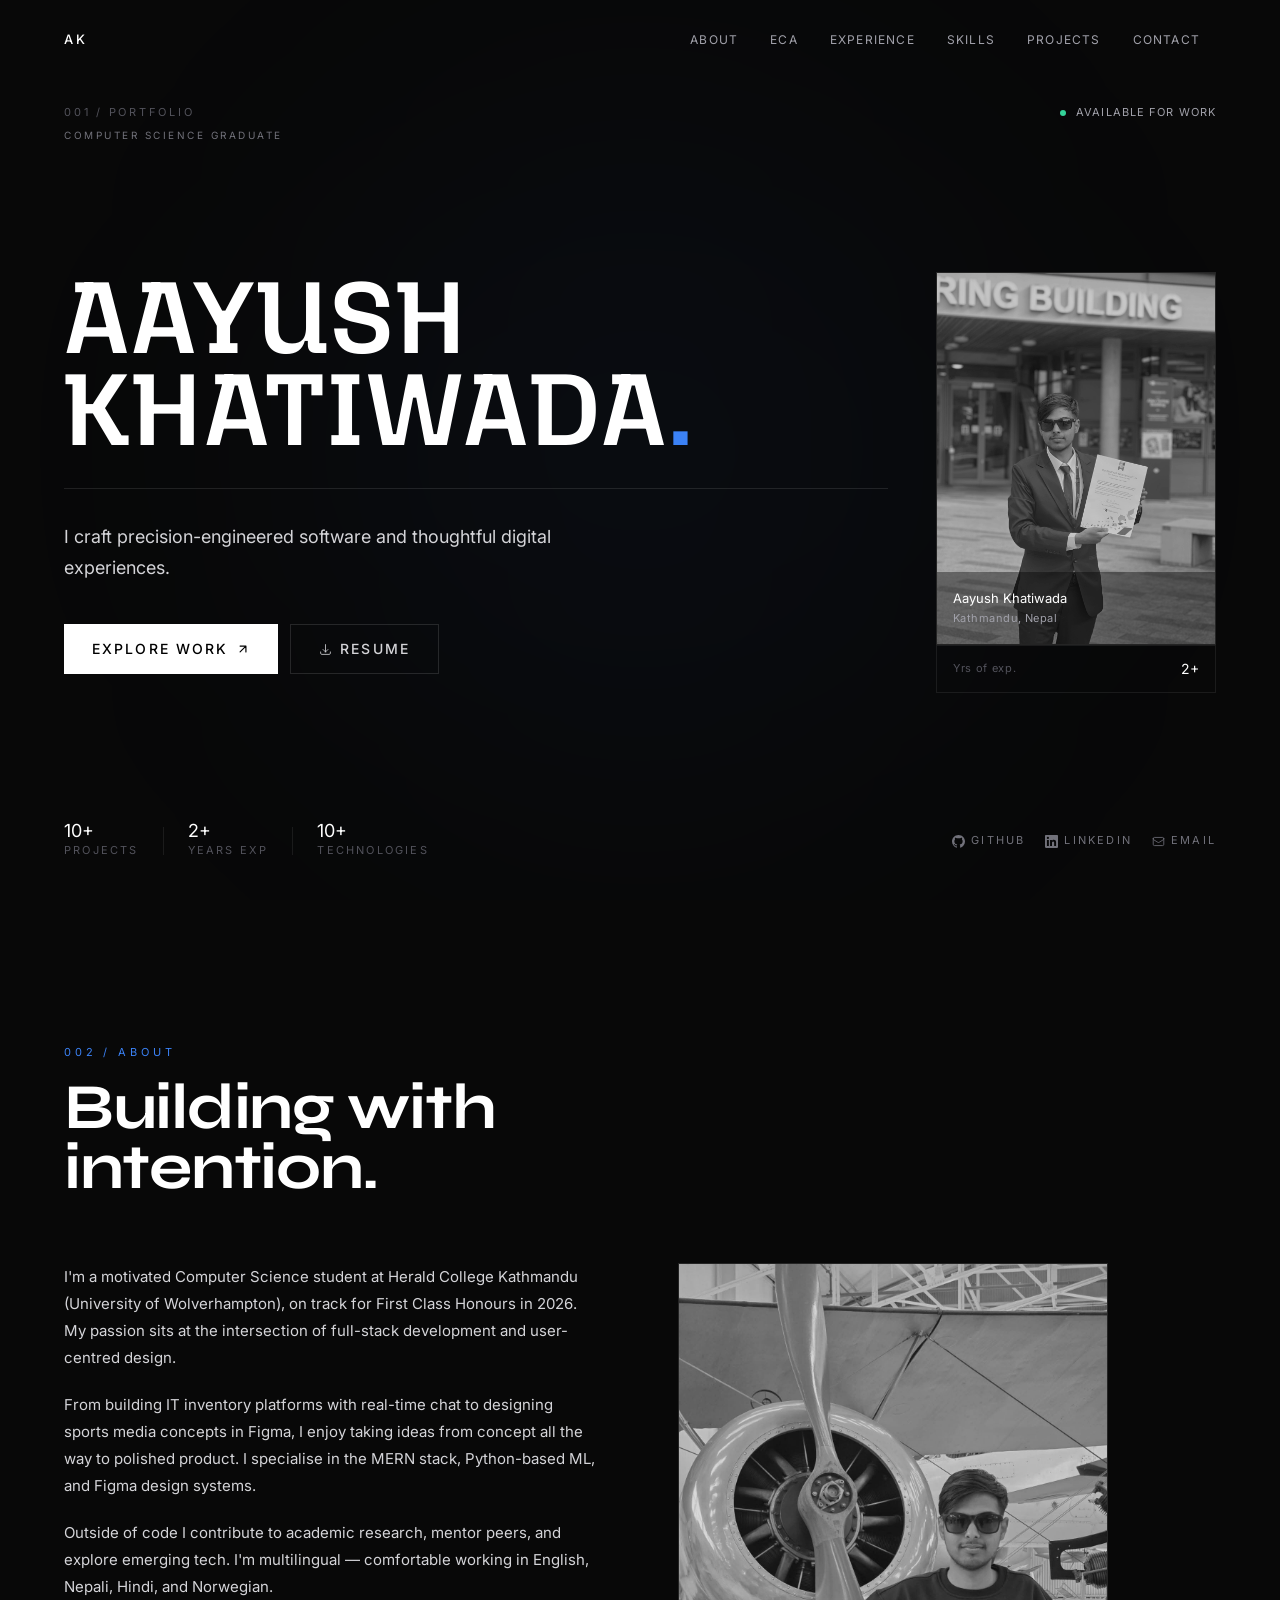
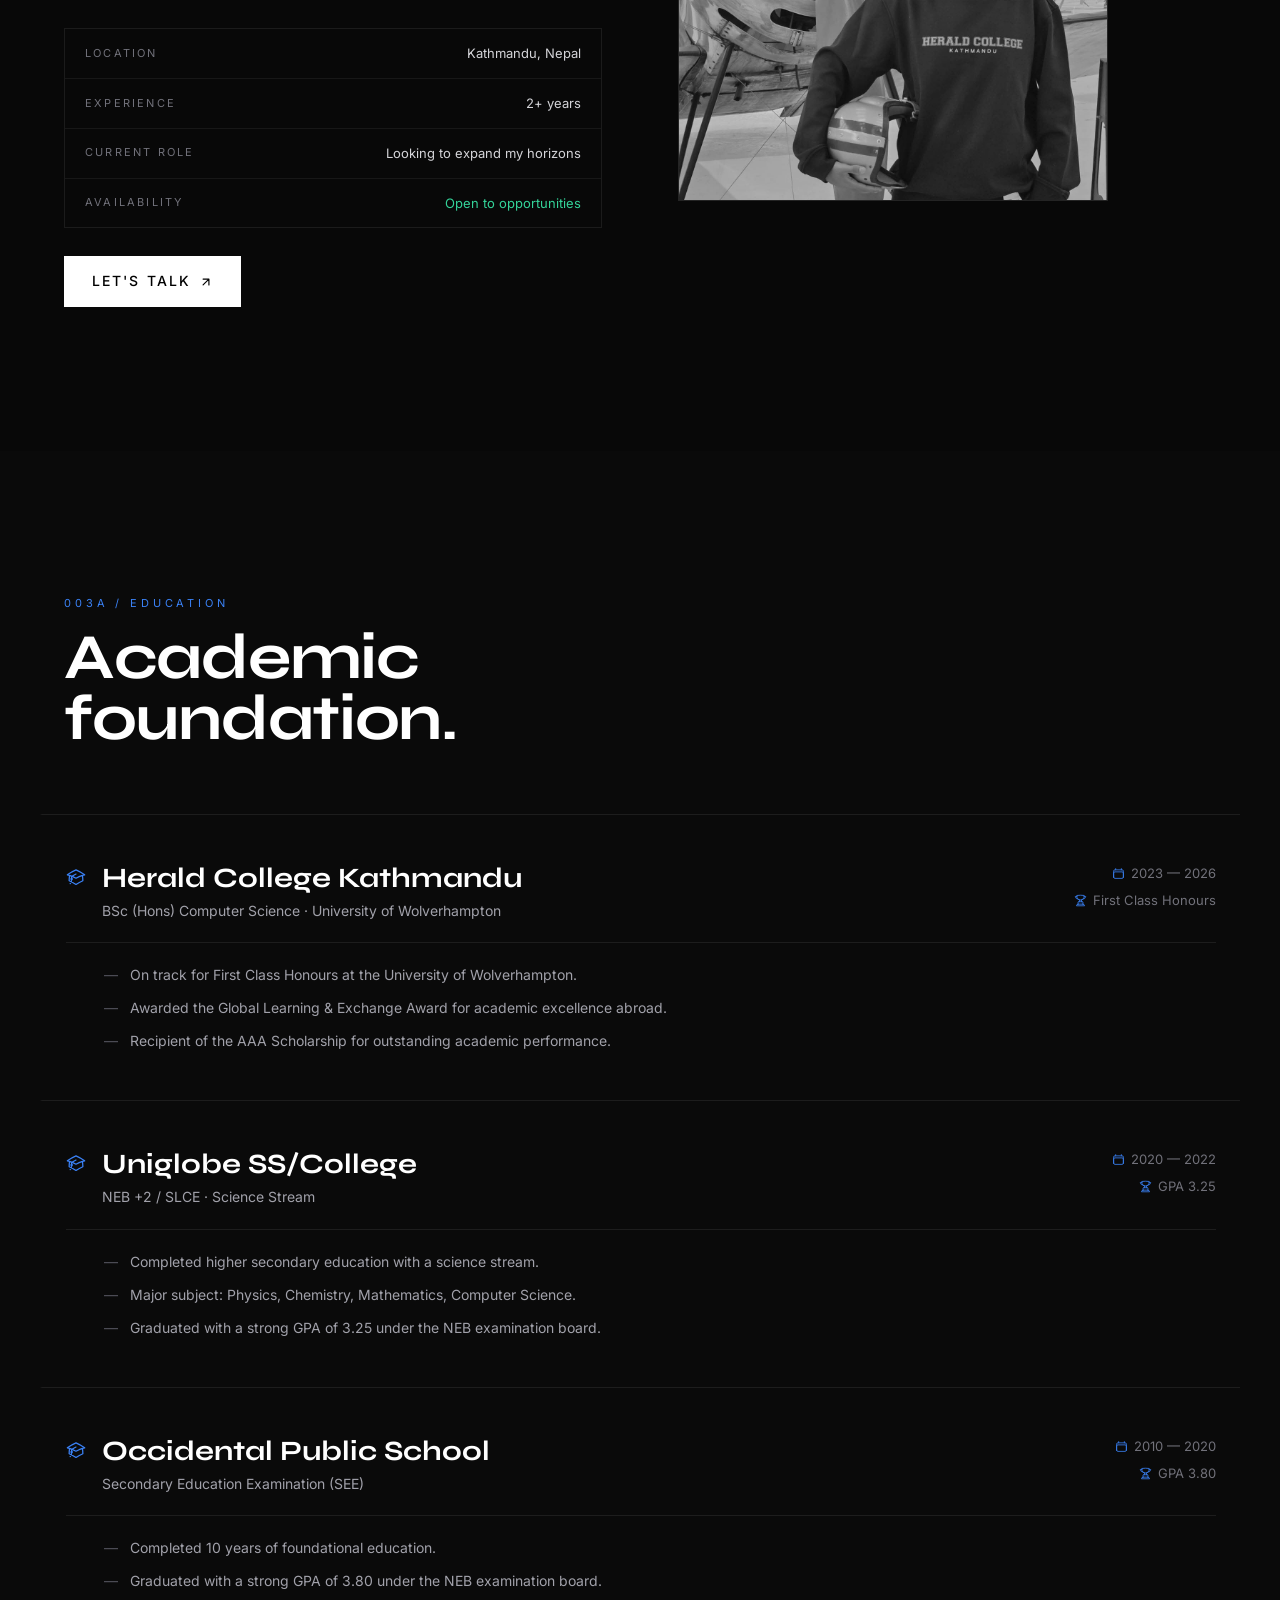
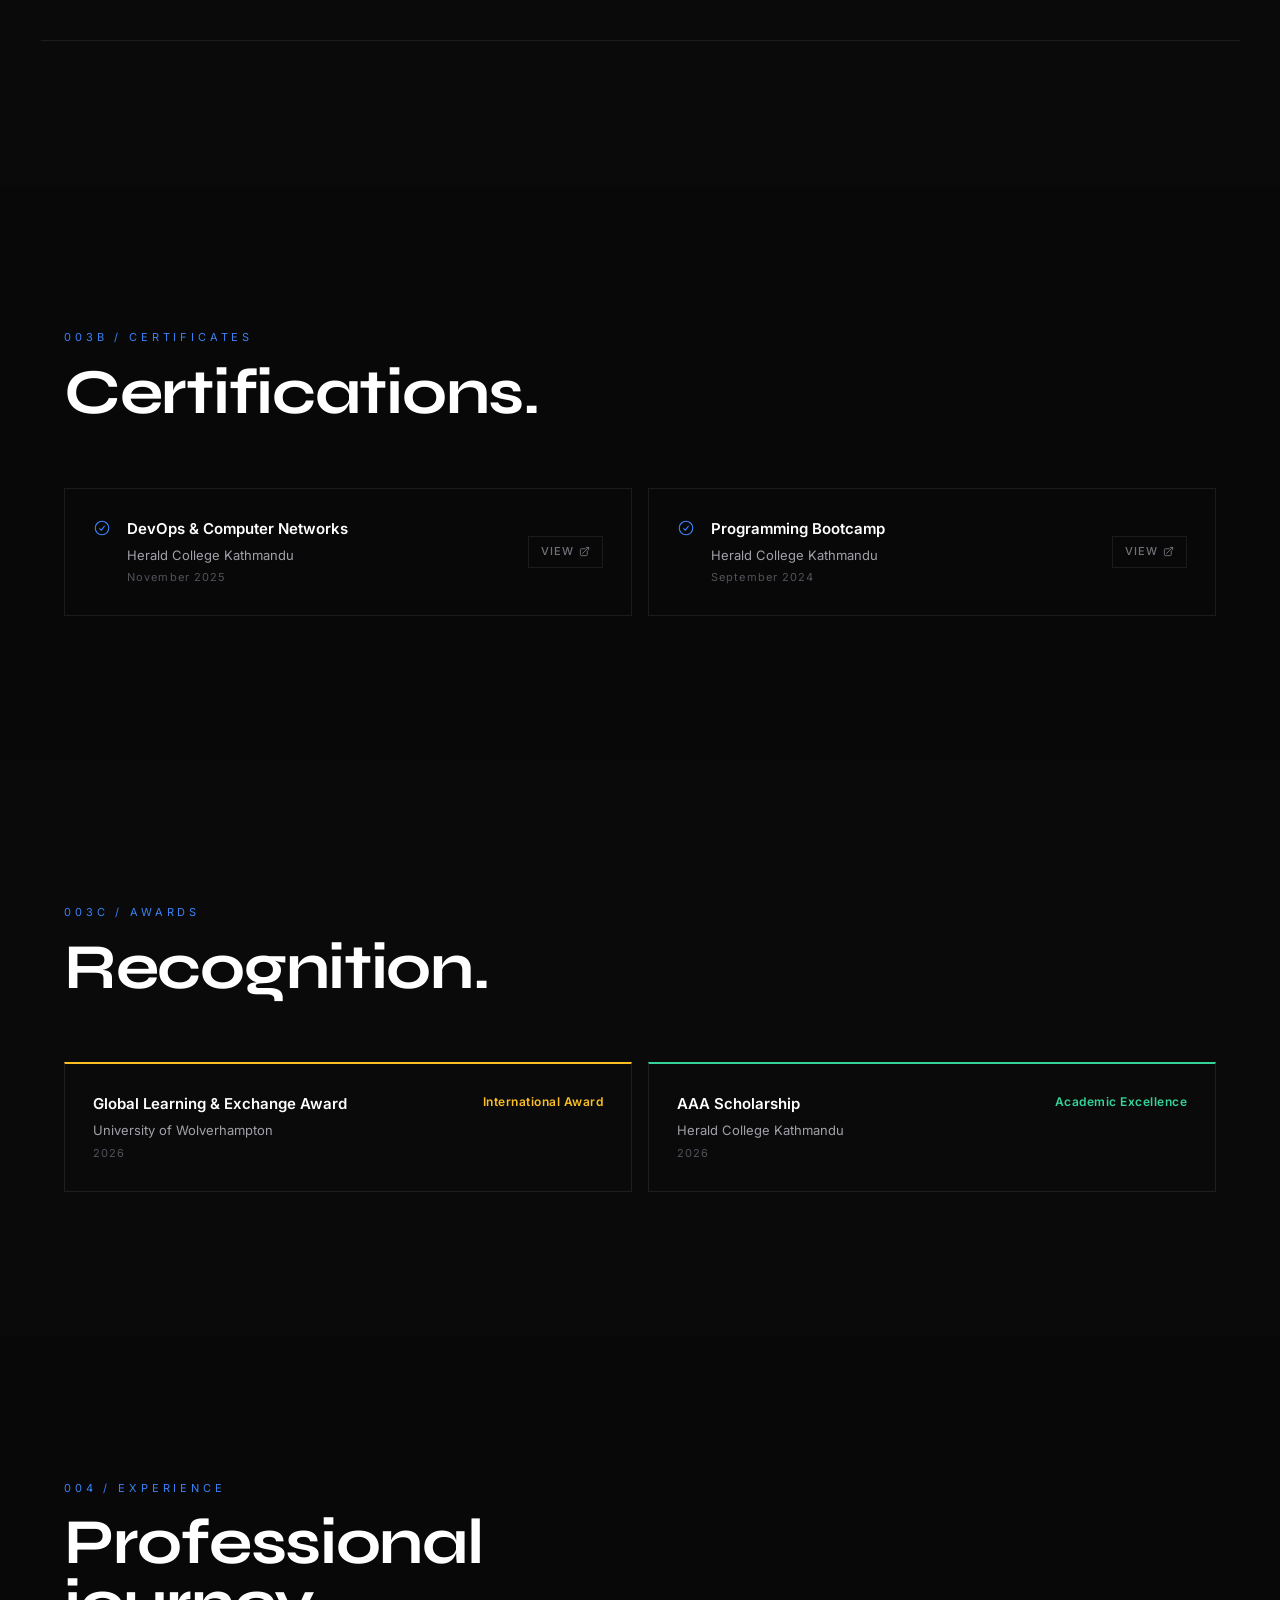
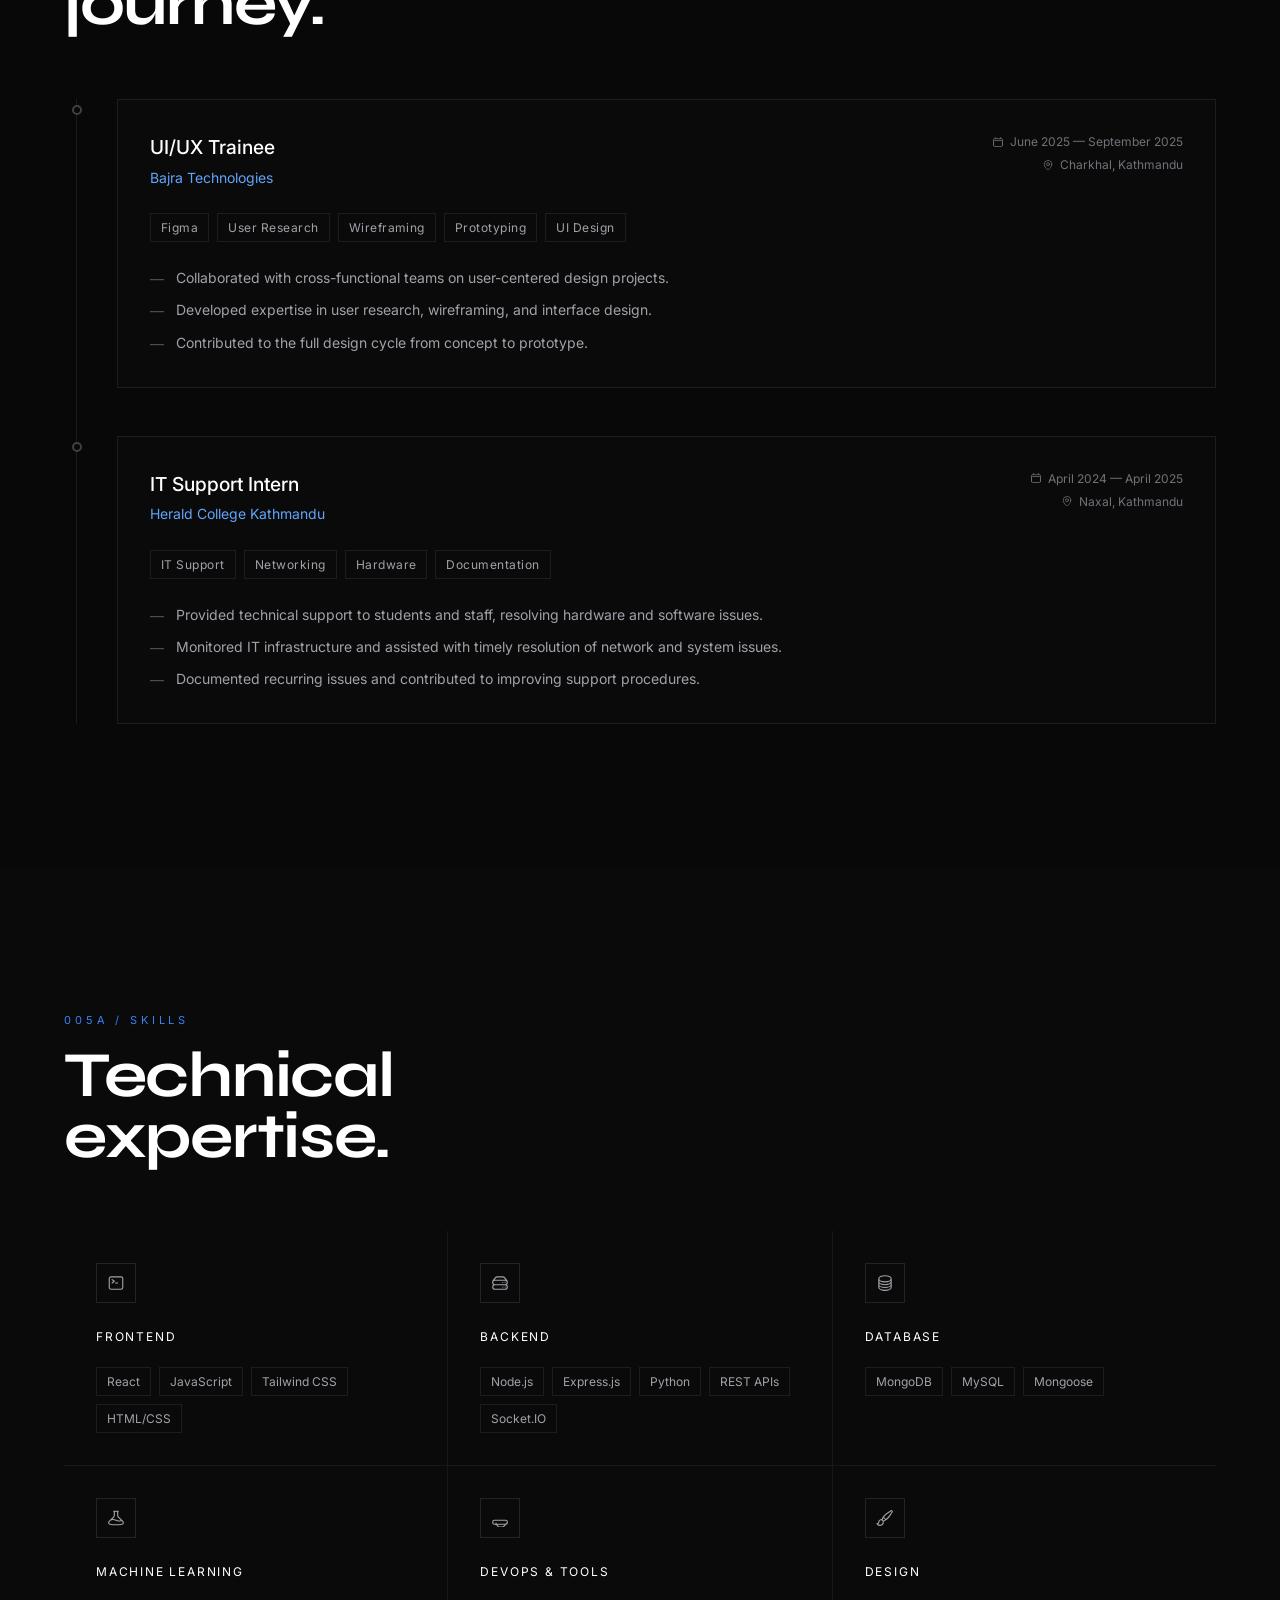
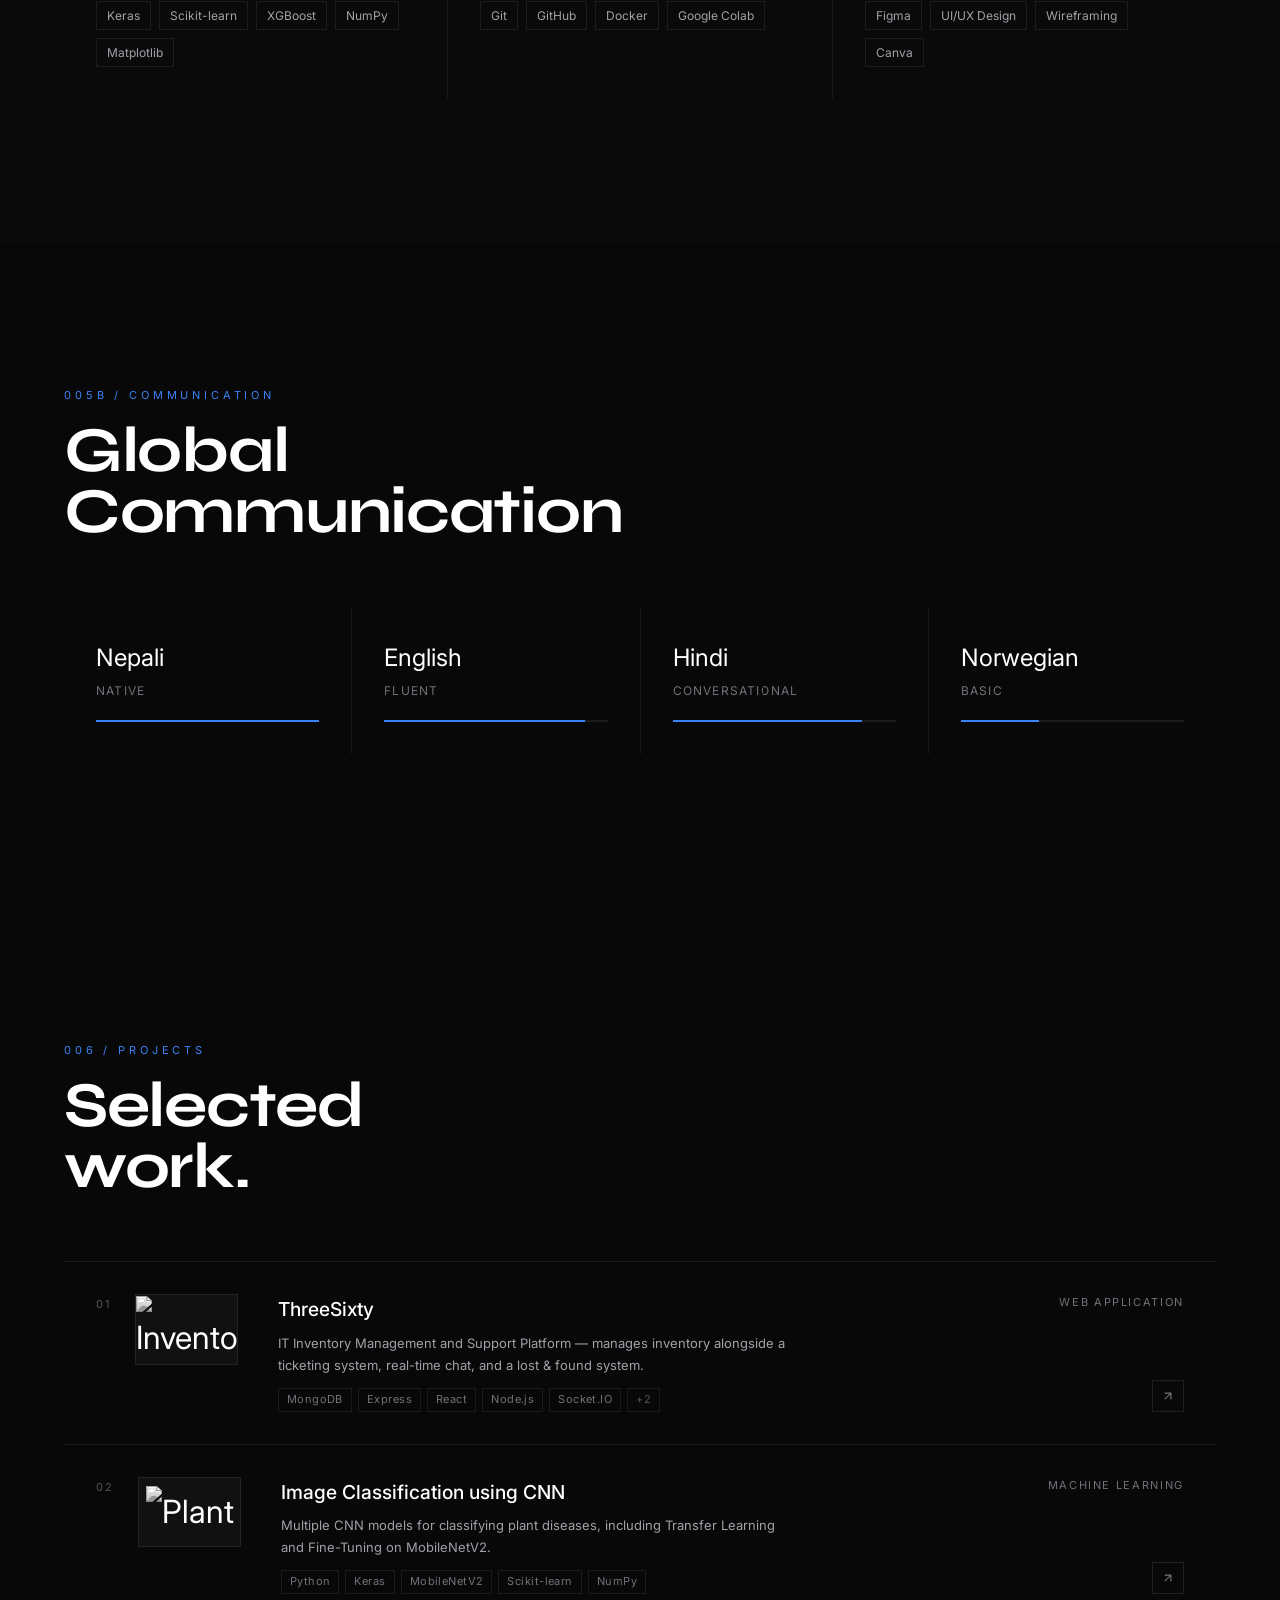
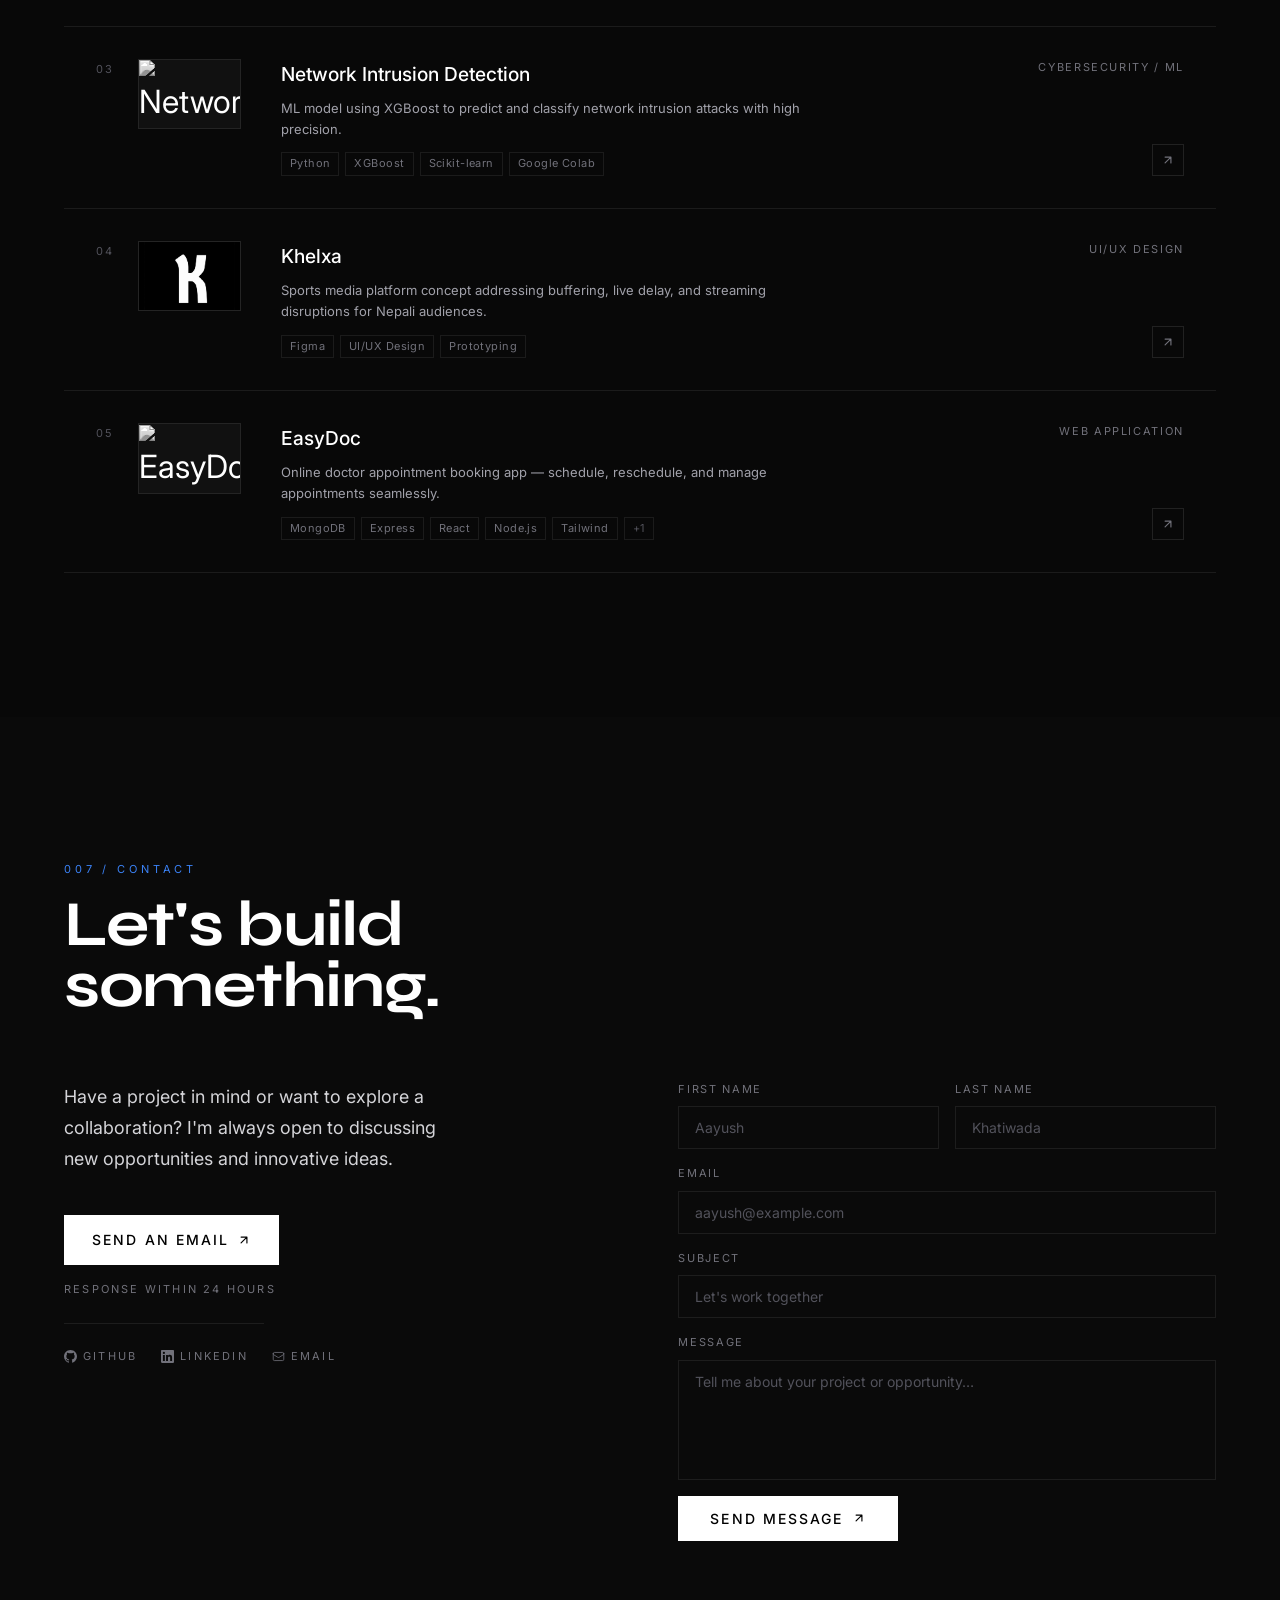
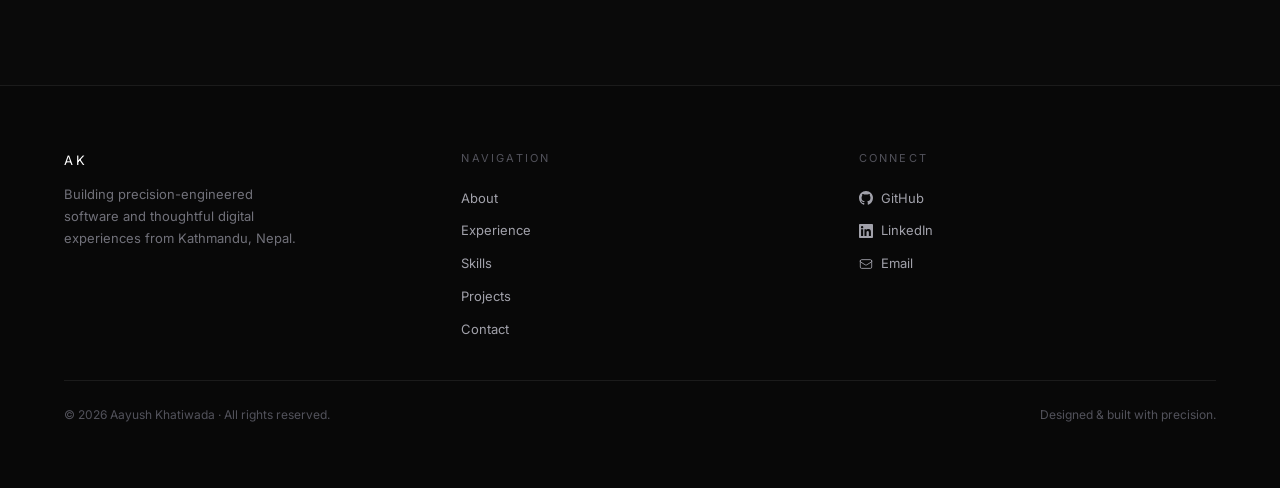
==== commit 52e521e0: "Configured Email JS service" ====
--- a/index.html
+++ b/index.html
@@ -766,16 +766,16 @@
         <div class="form-row">
           <div class="form-group">
             <label for="fname">First Name</label>
-            <input type="text" id="fname" placeholder="John" required />
+            <input type="text" id="fname" placeholder="Aayush" required />
           </div>
           <div class="form-group">
             <label for="lname">Last Name</label>
-            <input type="text" id="lname" placeholder="Doe" />
+            <input type="text" id="lname" placeholder="Khatiwada" />
           </div>
         </div>
         <div class="form-group">
           <label for="femail">Email</label>
-          <input type="email" id="femail" placeholder="john@example.com" required />
+          <input type="email" id="femail" placeholder="aayush@example.com" required />
         </div>
         <div class="form-group">
           <label for="fsubject">Subject</label>
@@ -840,6 +840,7 @@
   </div>
 </footer>
 
+<script src="https://cdn.jsdelivr.net/npm/@emailjs/browser@4/dist/email.min.js"></script>
 <script src="main.js"></script>
 </body>
 </html>
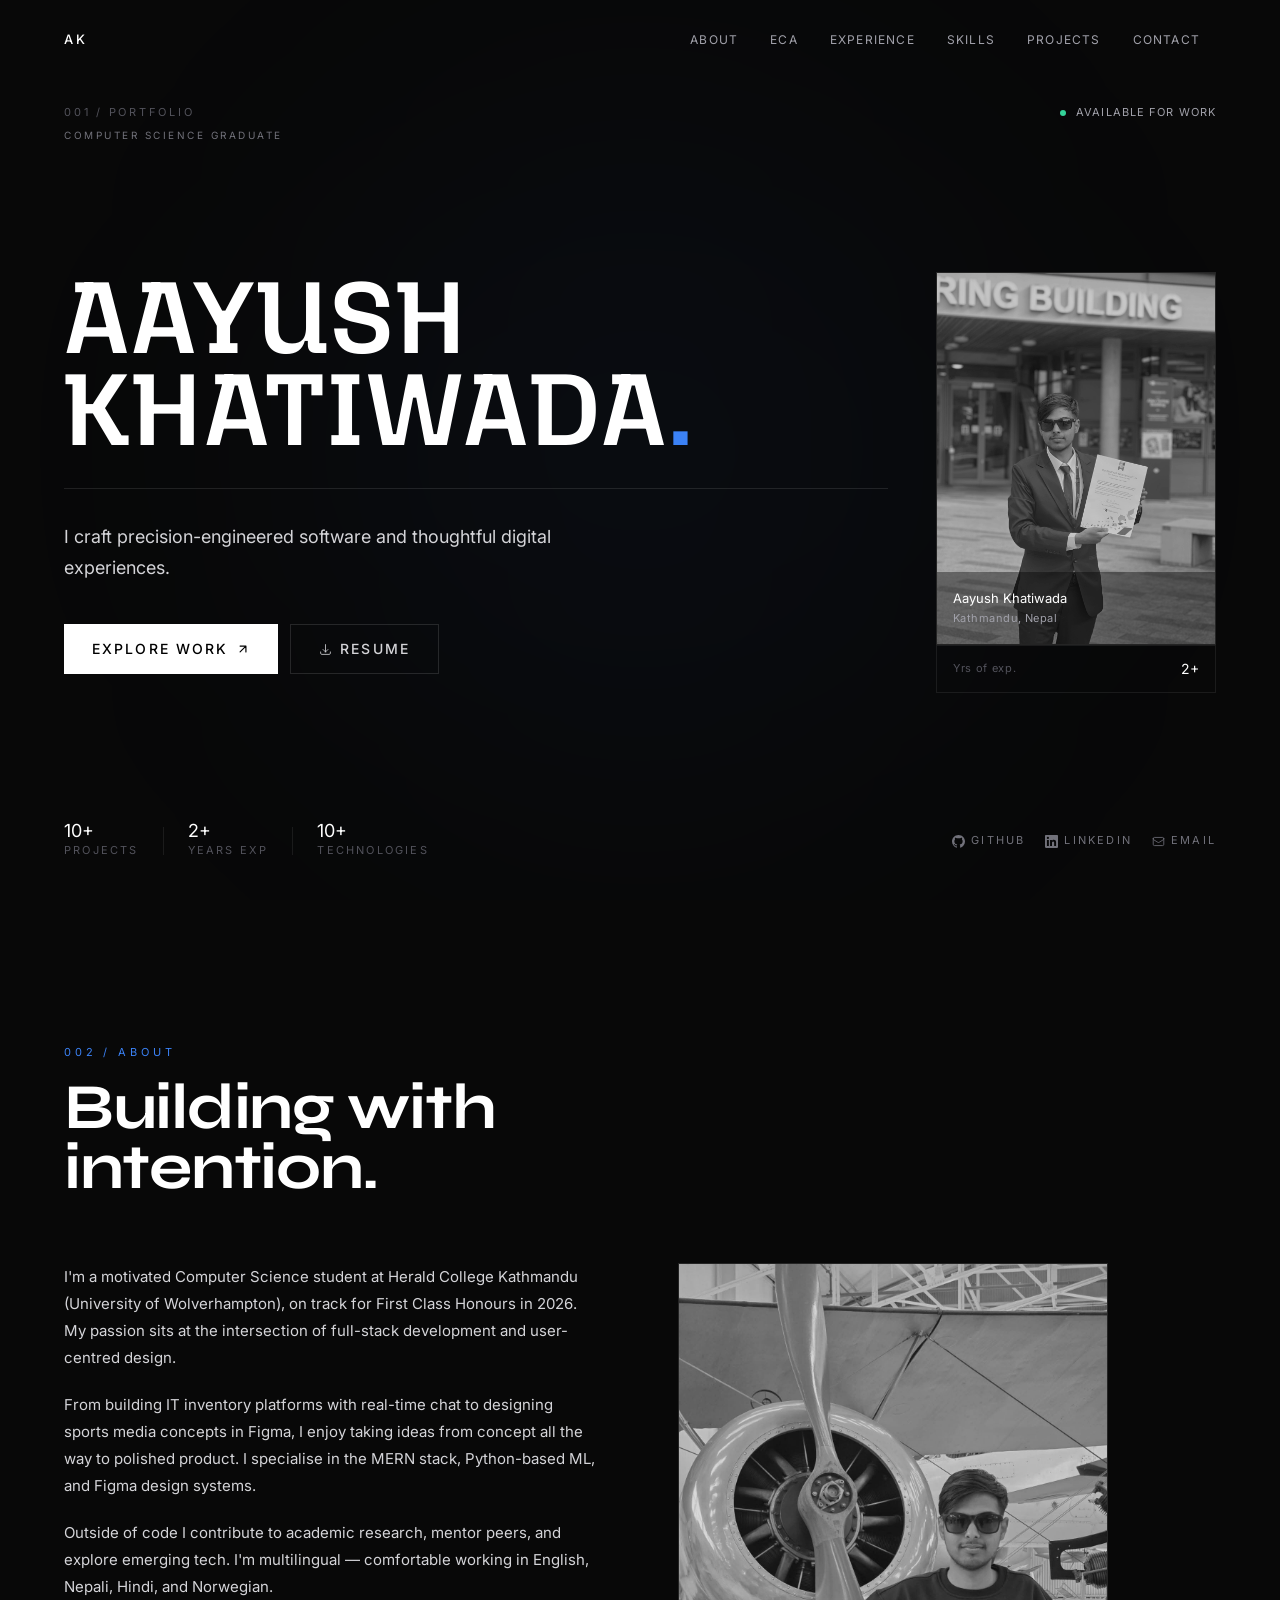
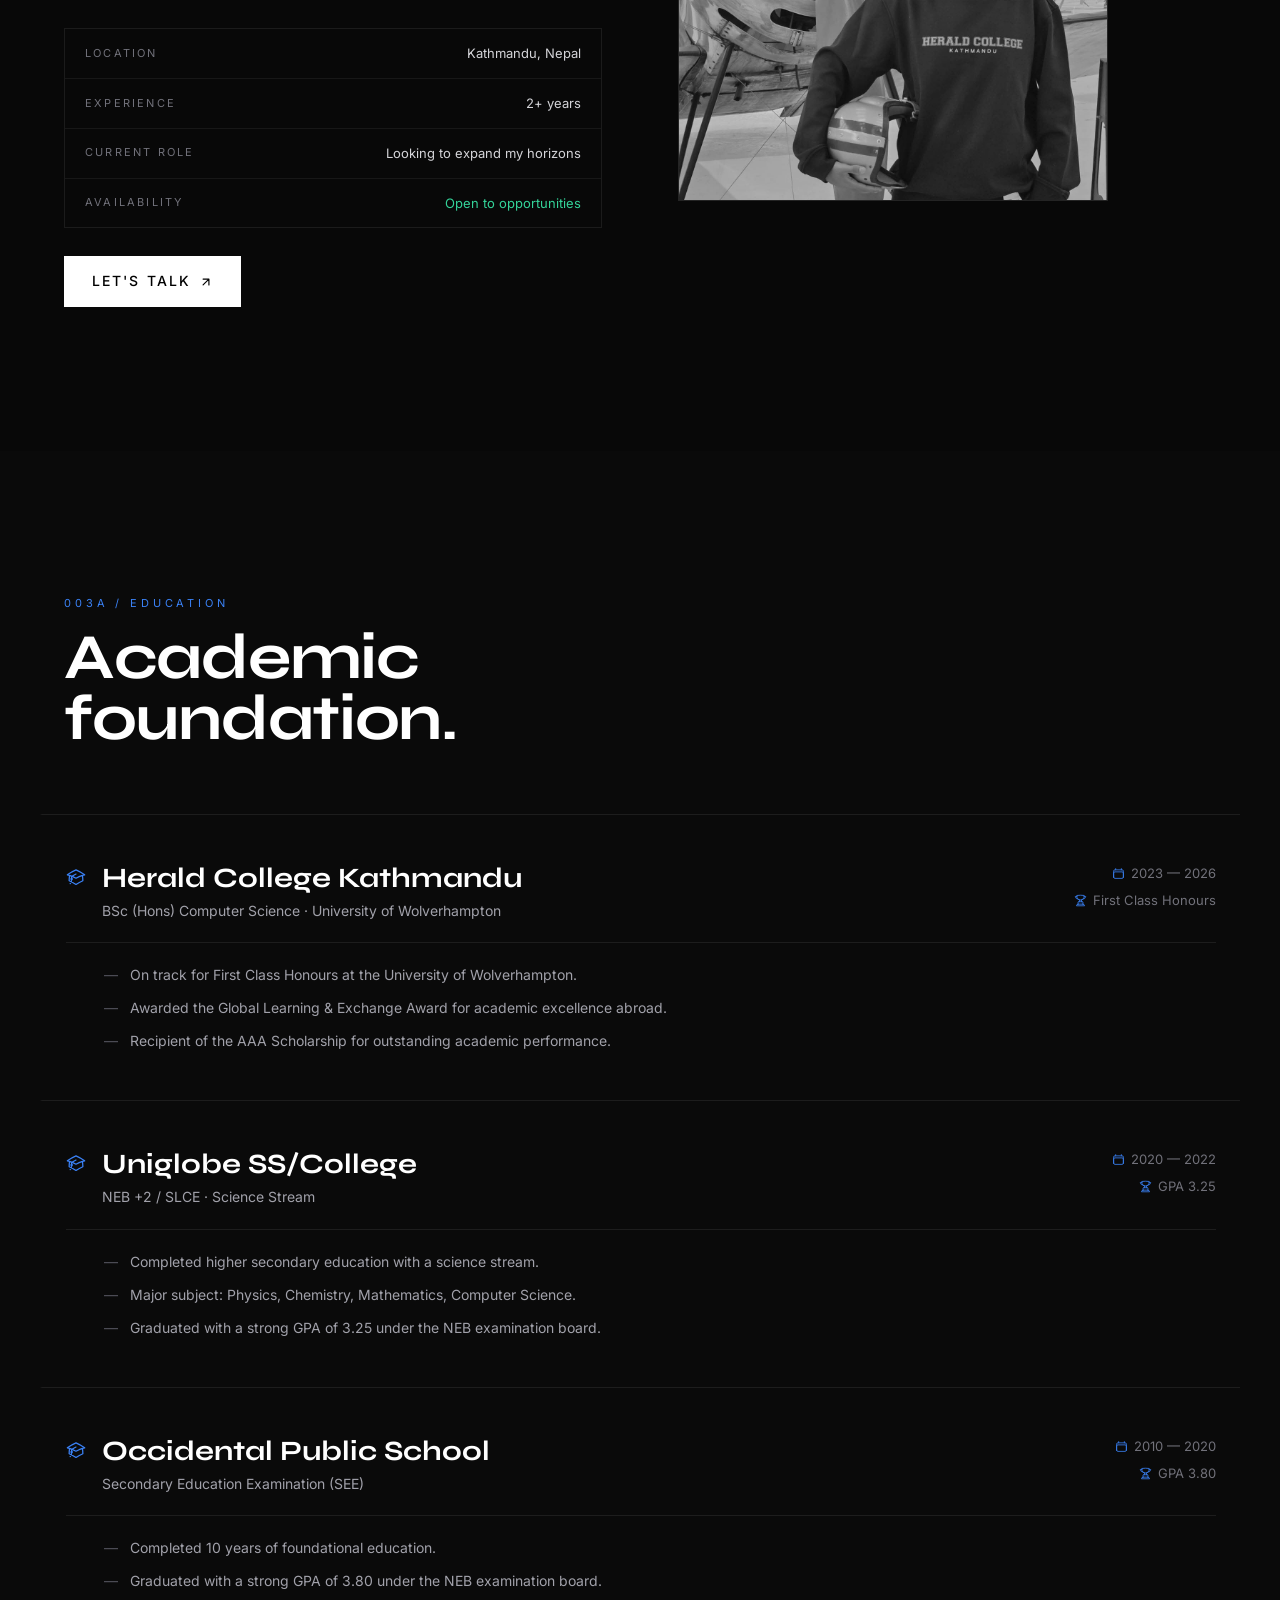
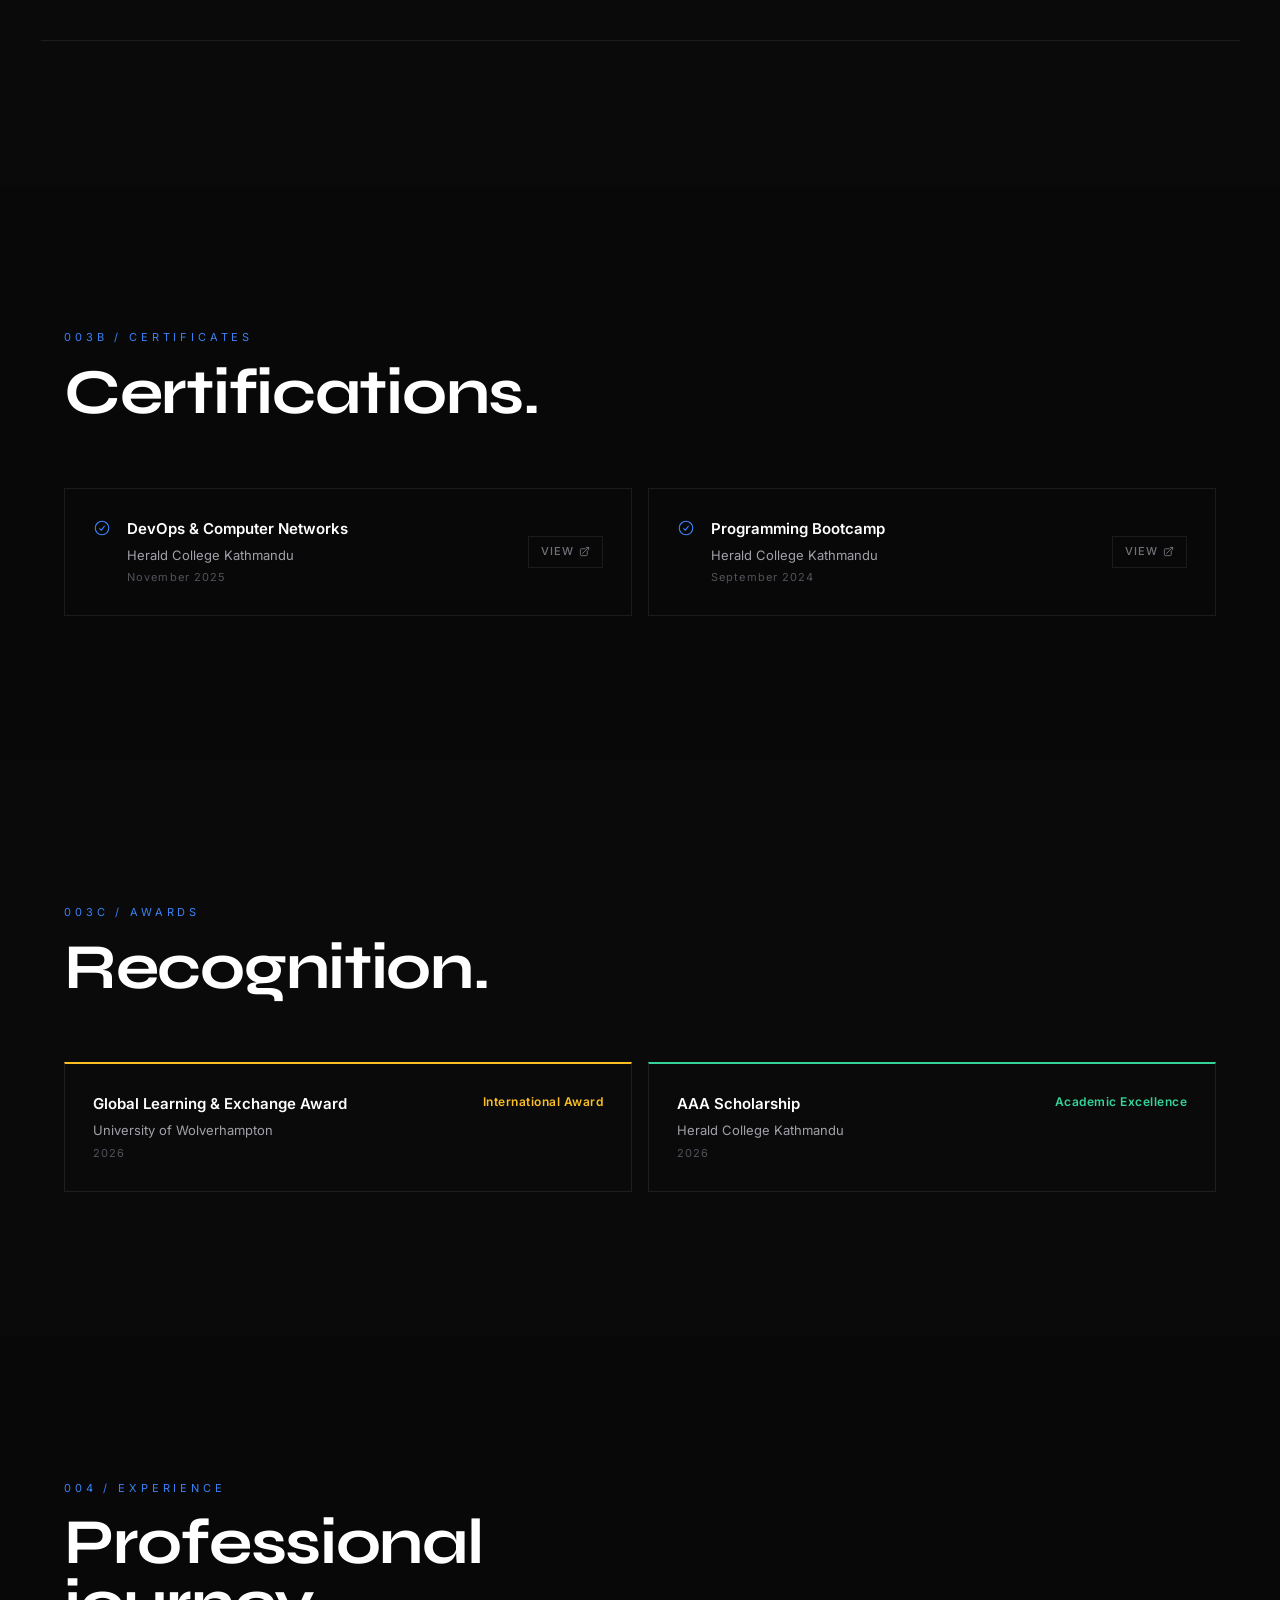
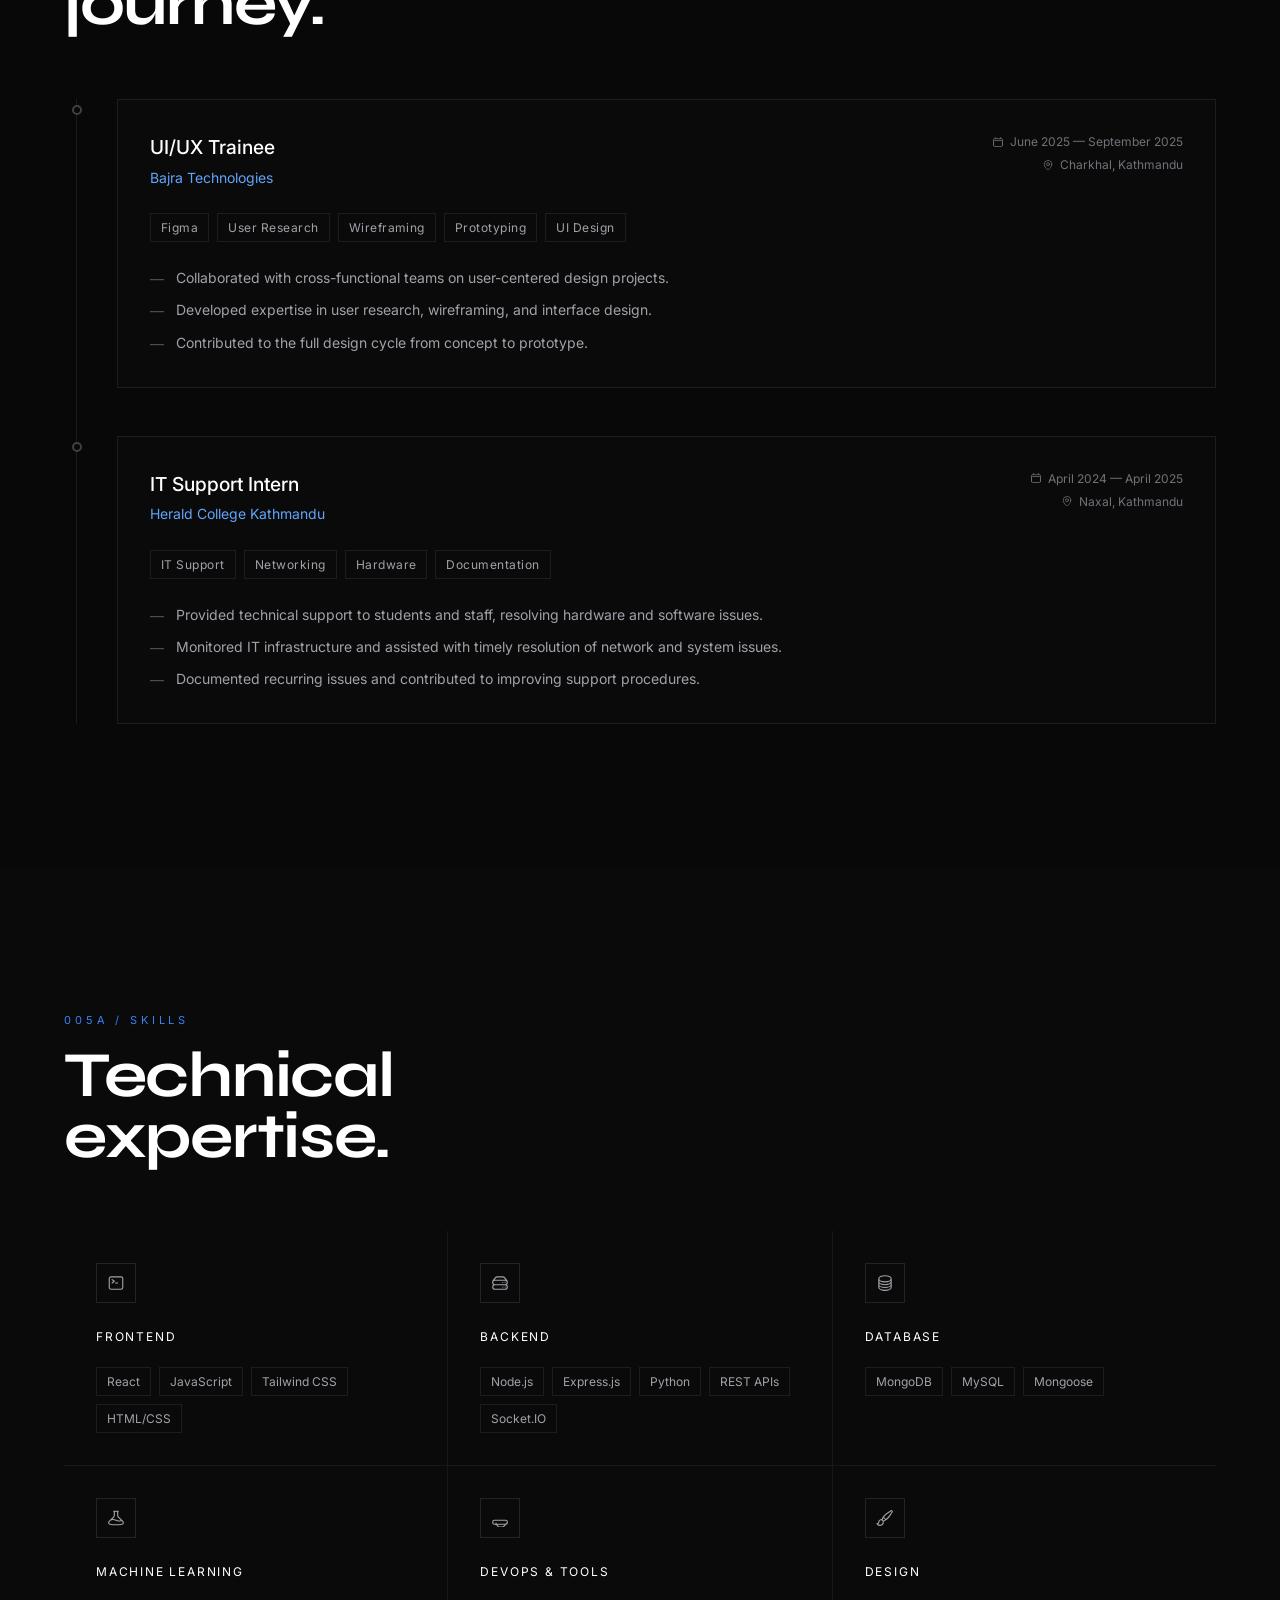
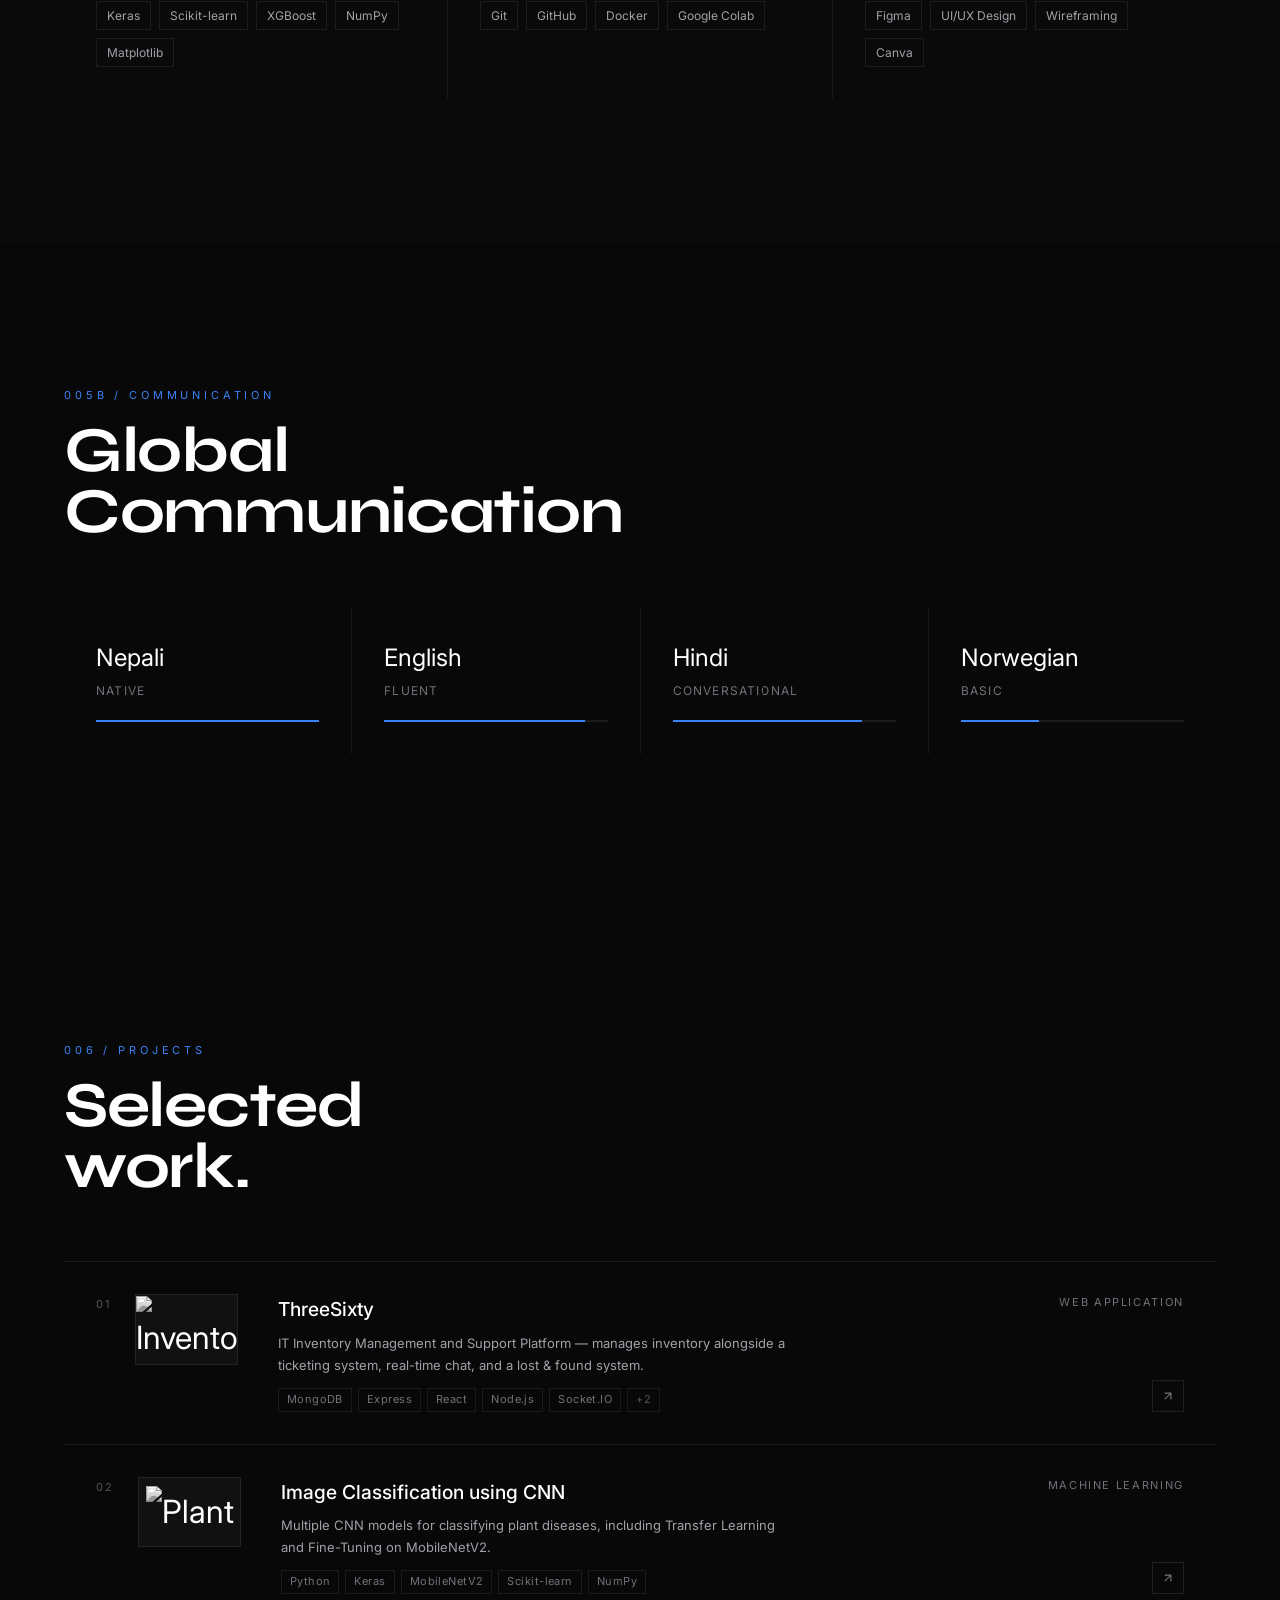
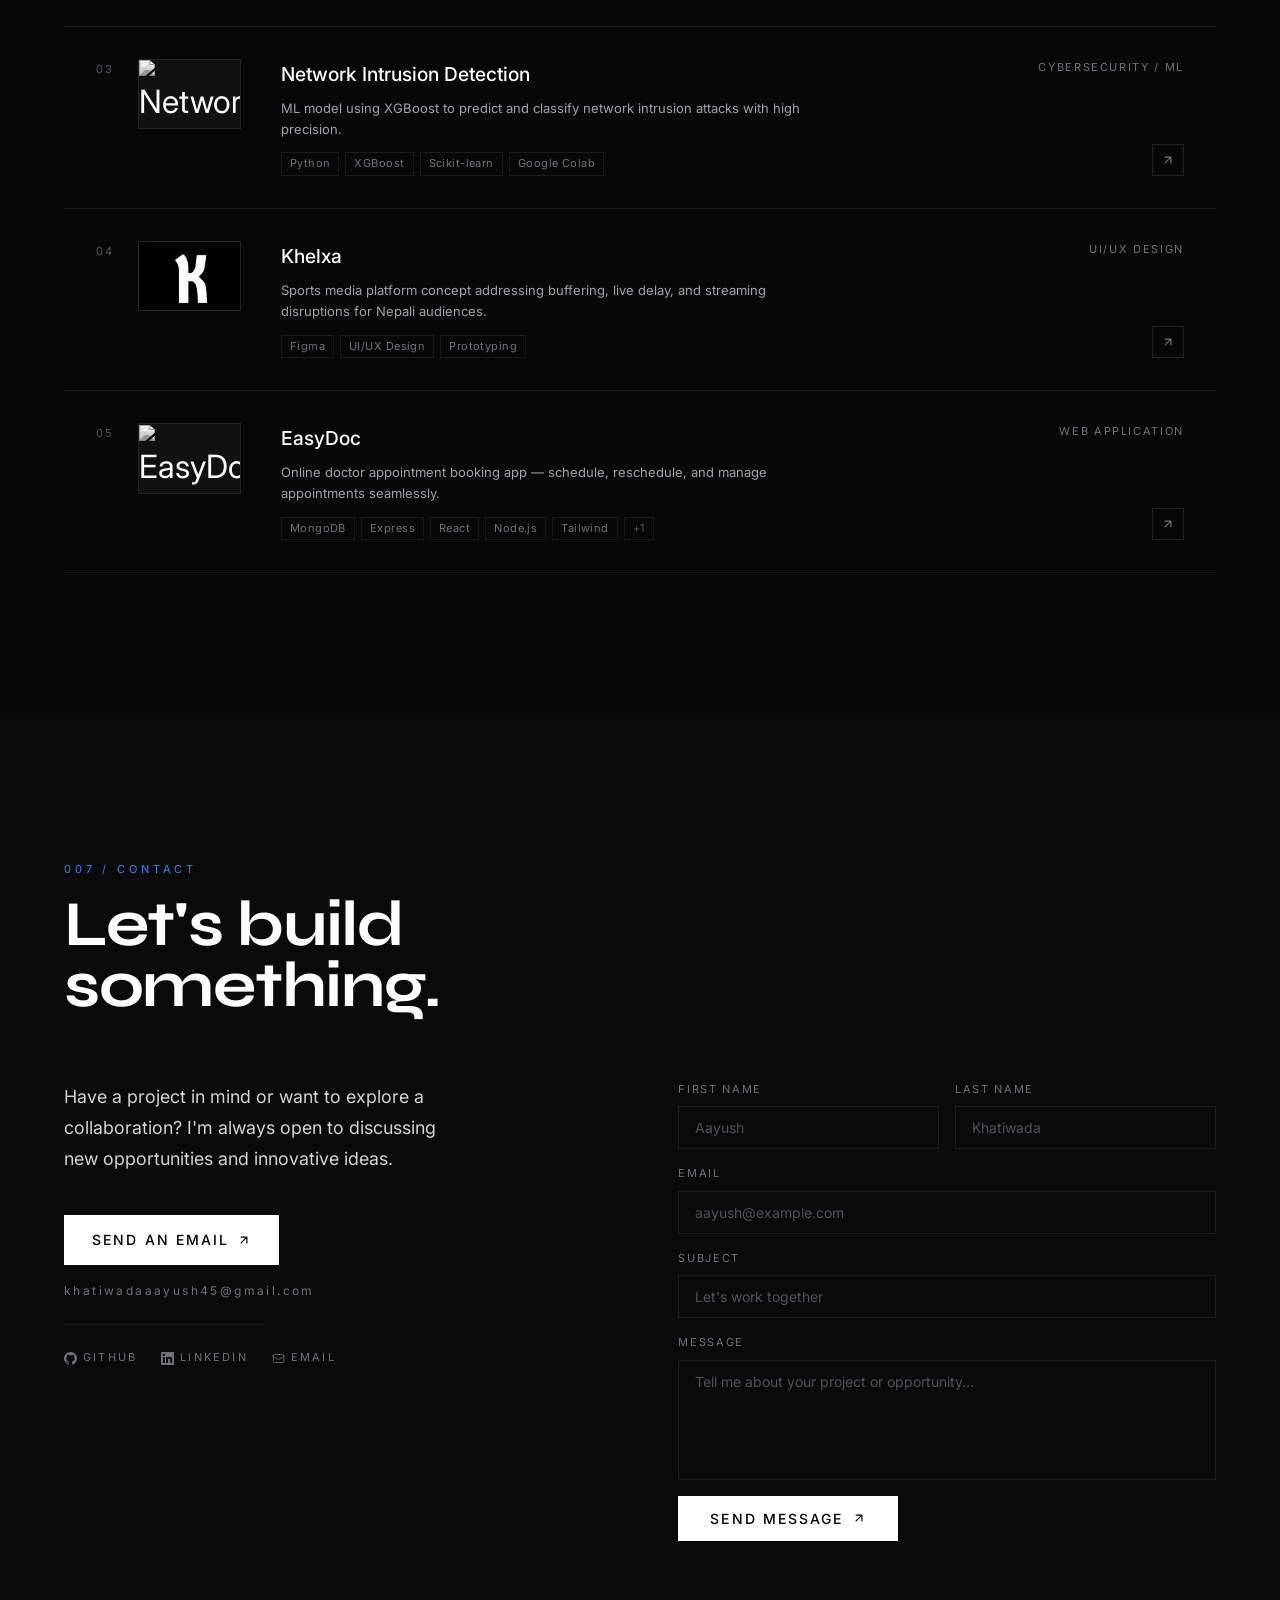
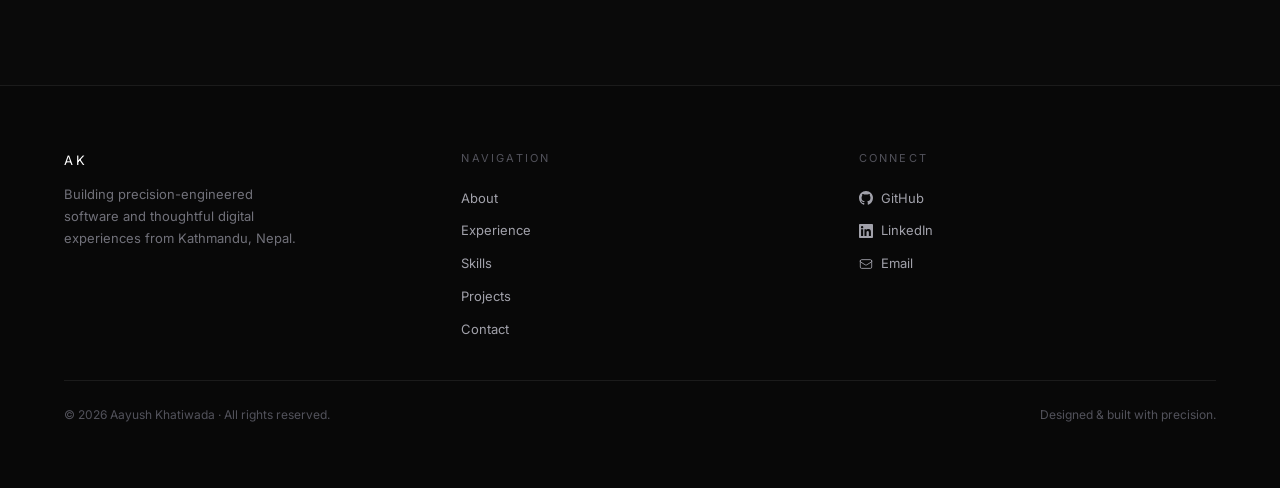
==== commit 7cad13a8: "Updated email visibility" ====
--- a/index.html
+++ b/index.html
@@ -741,7 +741,7 @@
           <svg class="arrow-icon" width="14" height="14" fill="none" viewBox="0 0 24 24" stroke="currentColor" stroke-width="2"><path stroke-linecap="round" stroke-linejoin="round" d="M7 17L17 7M17 7H7M17 7v10"/></svg>
         </a>
 
-        <p class="contact-note">Response within 24 hours</p>
+        <p class="contact-note">khatiwadaaayush45@gmail.com</p>
 
         <div class="contact-divider"></div>
 
--- a/styles.css
+++ b/styles.css
@@ -1191,7 +1191,7 @@
   margin-bottom: 40px;
 }
 .contact-note {
-  font-size: 11px; letter-spacing: 0.2em; text-transform: uppercase;
+  font-size: 12px; letter-spacing: 0.2em;
   color: var(--text-500);
   margin-top: 16px;
 }
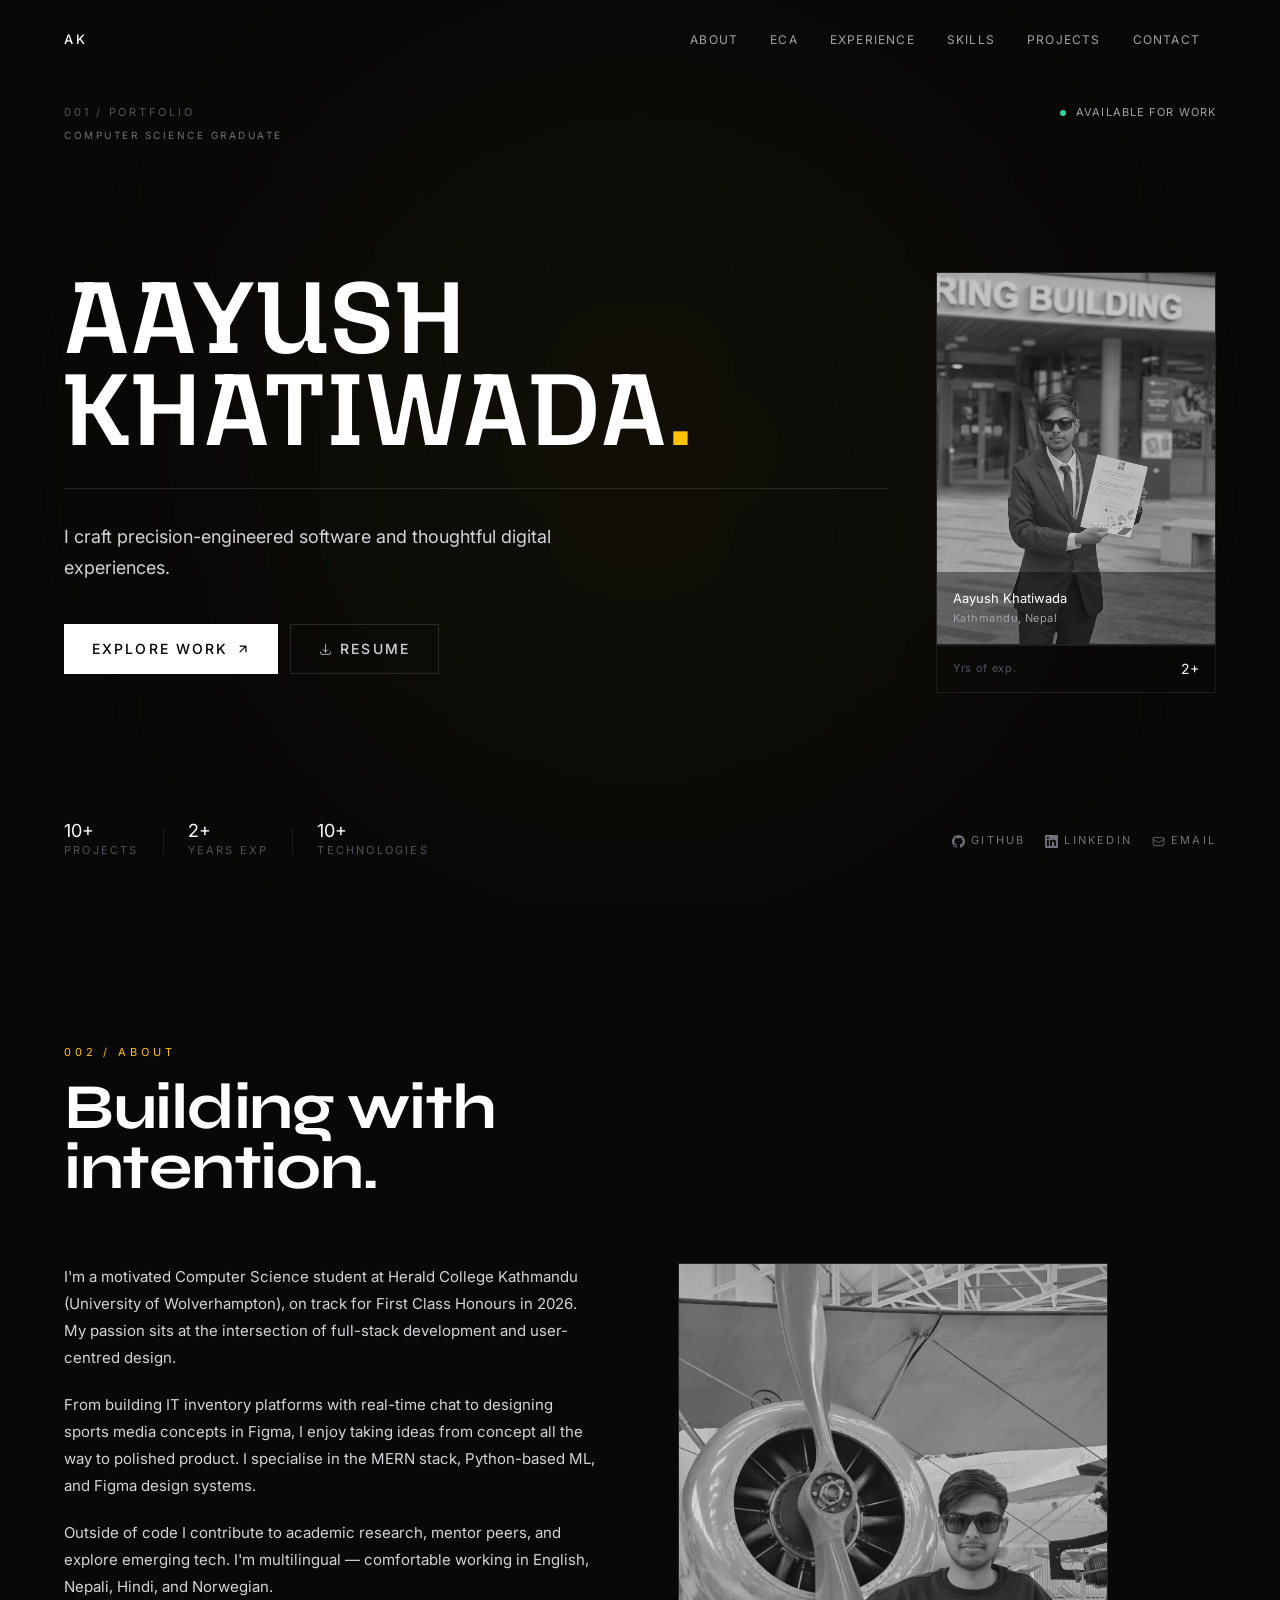
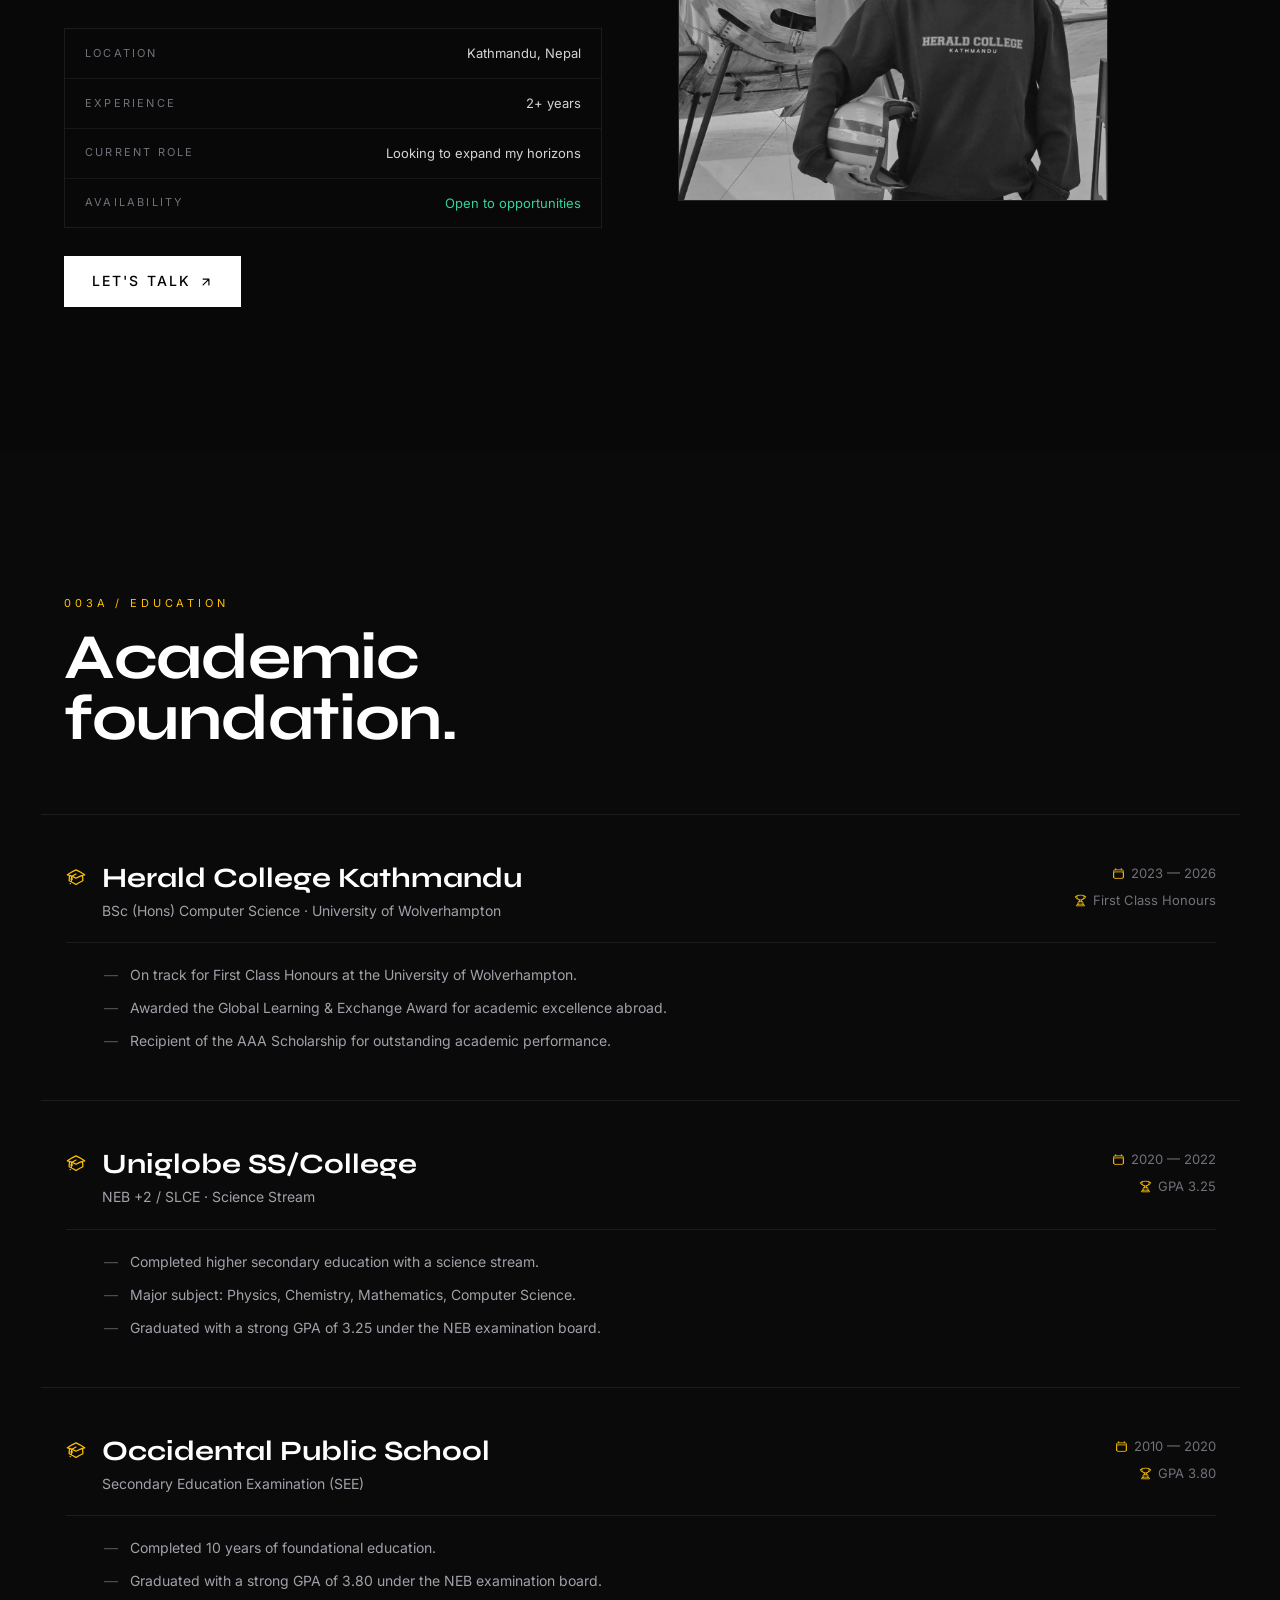
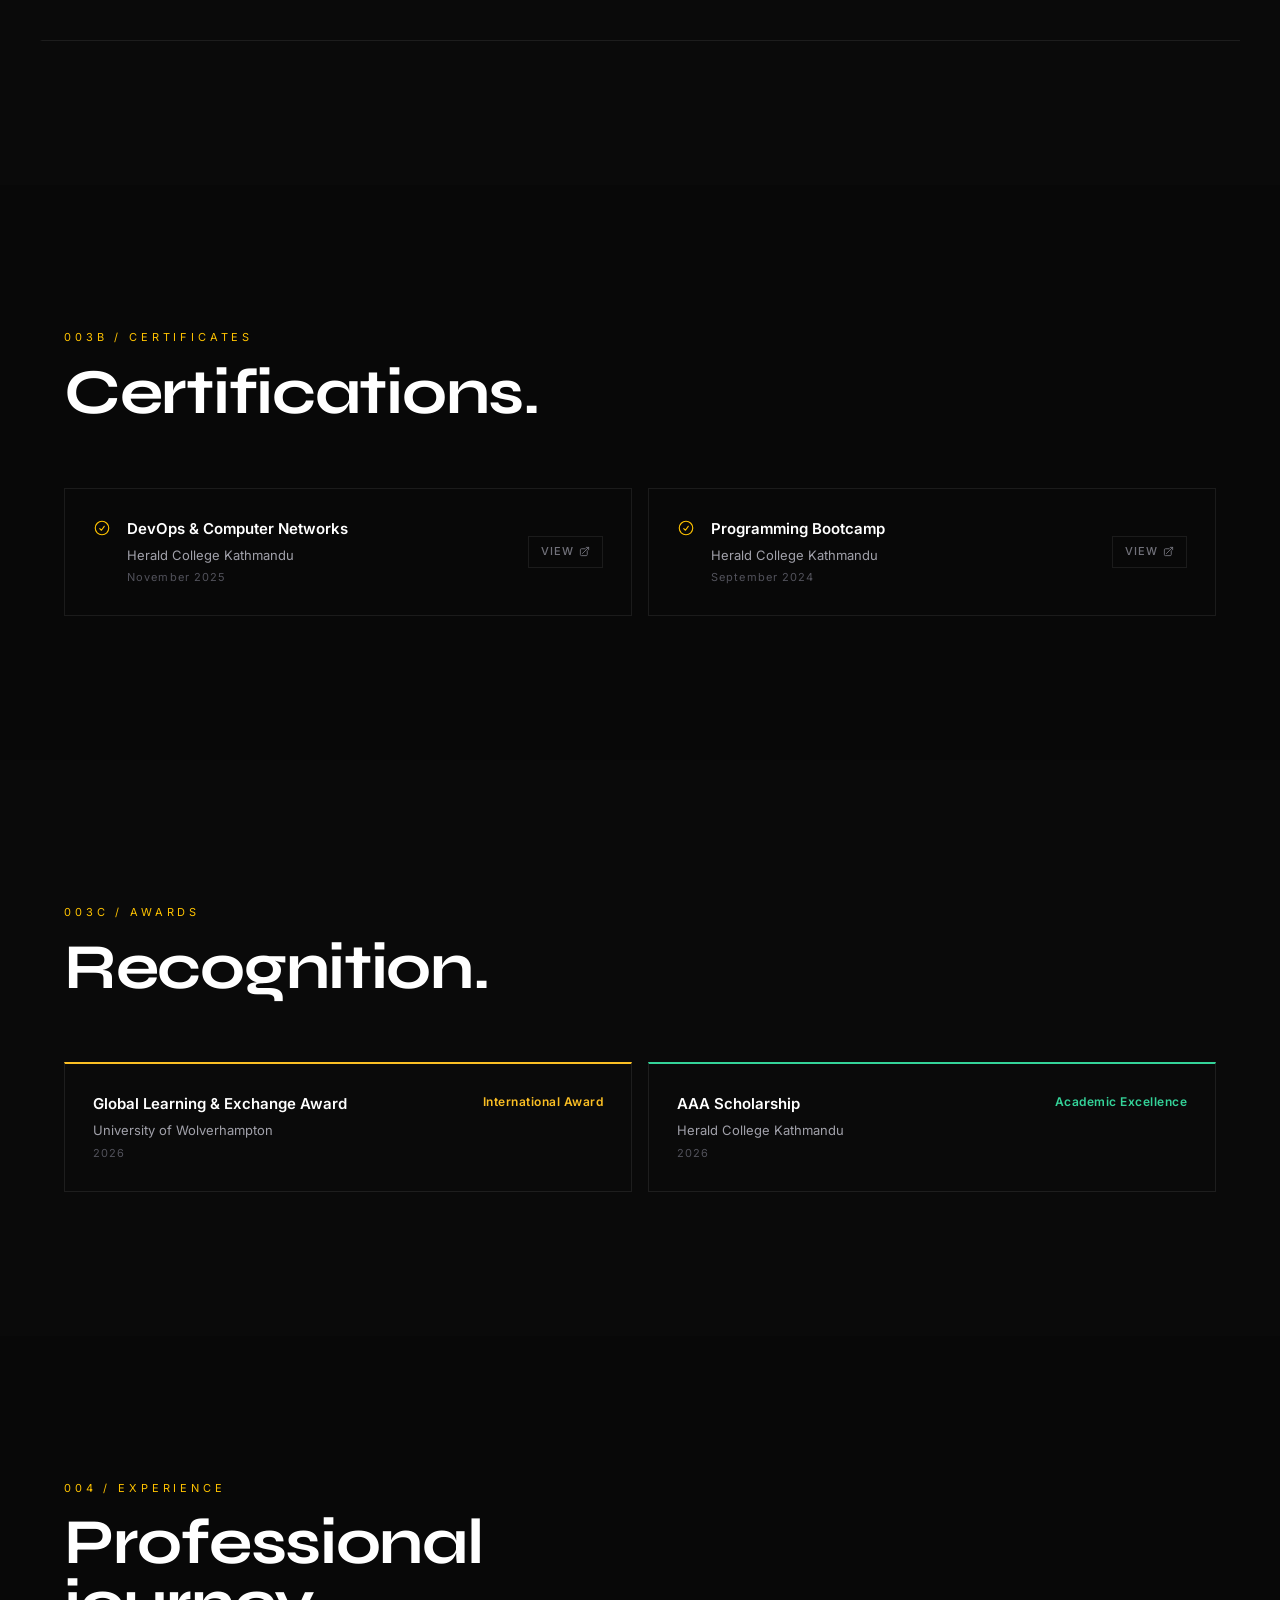
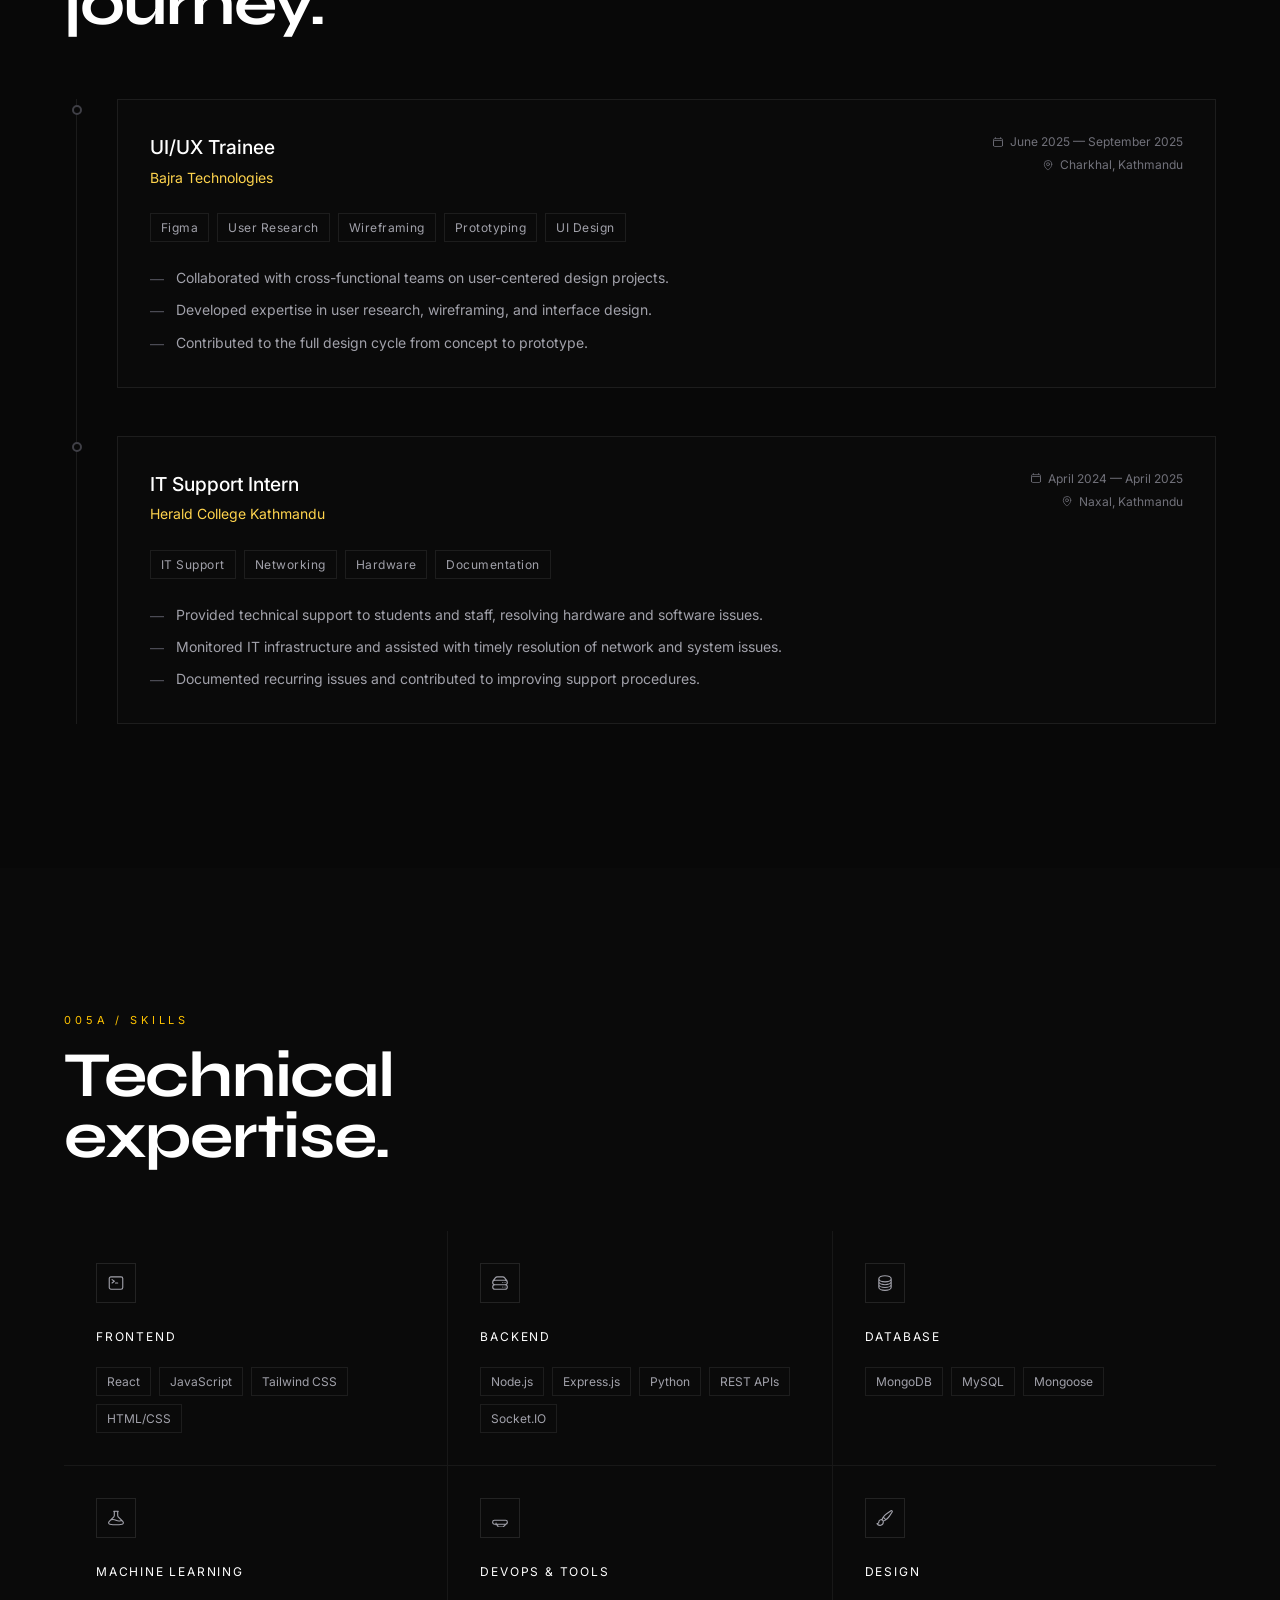
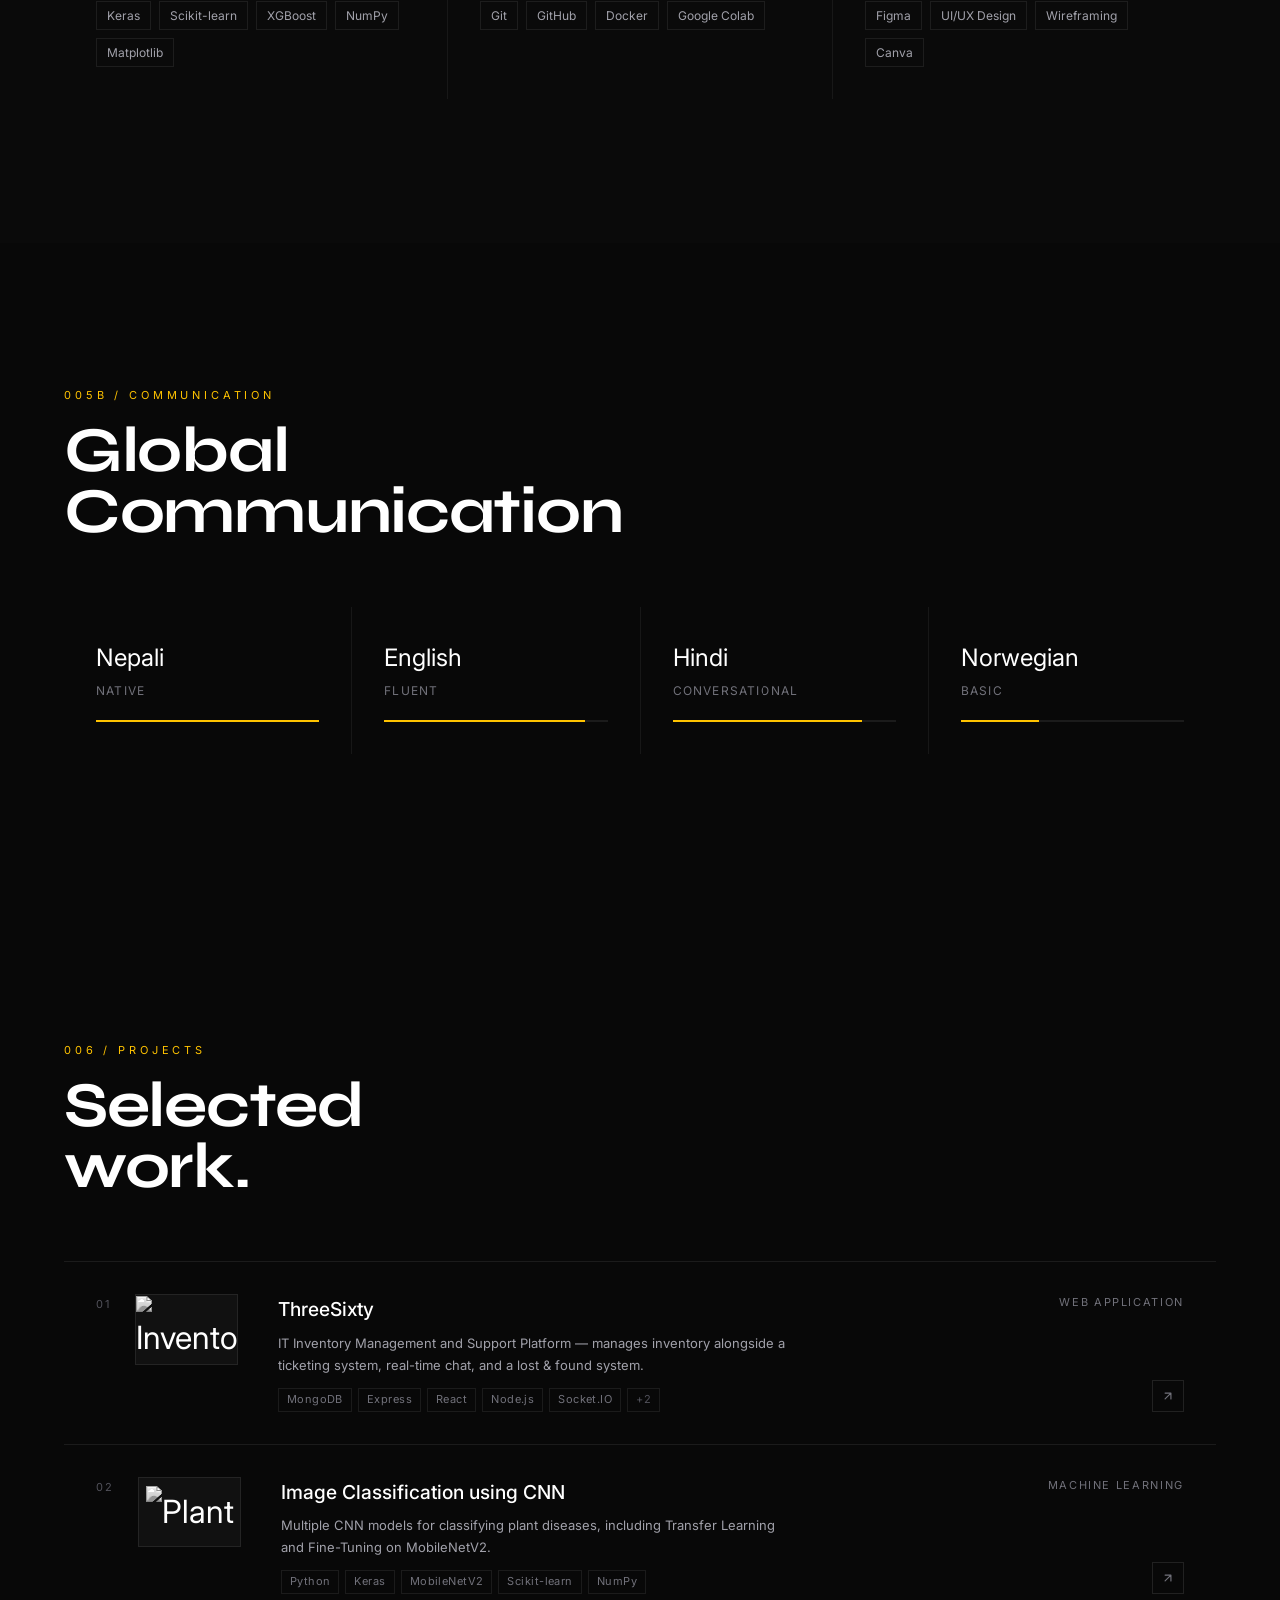
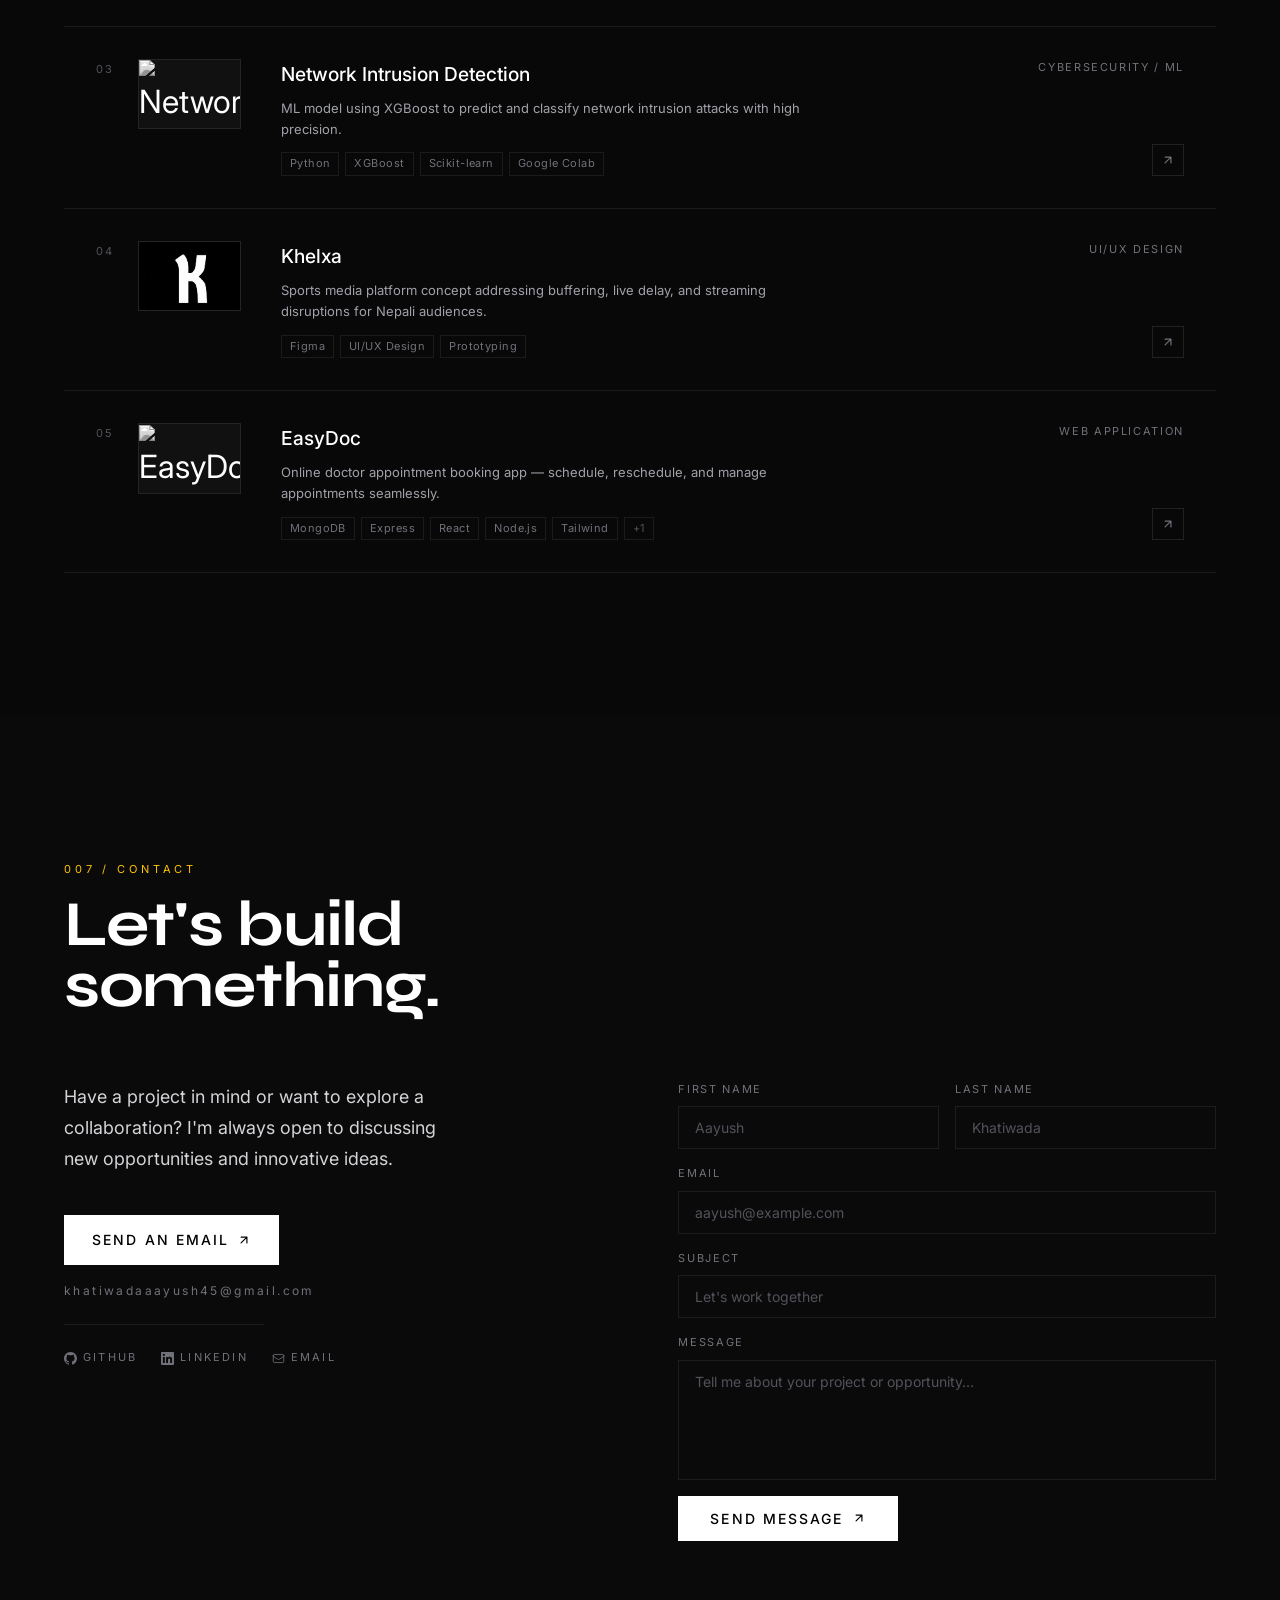
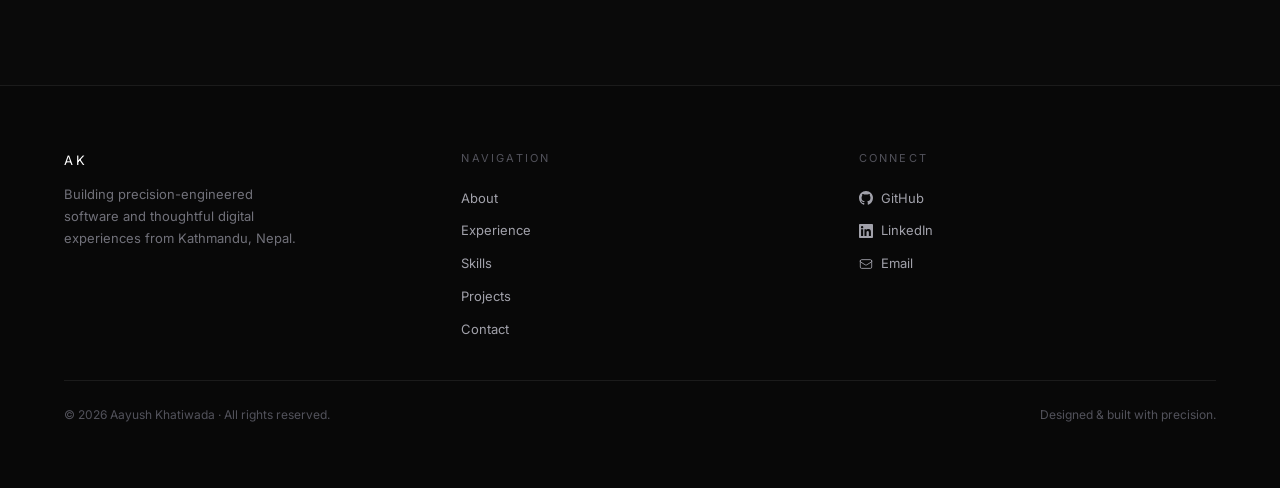
==== commit 767fdd75: "Changed accent to gold" ====
--- a/index.html
+++ b/index.html
@@ -821,7 +821,7 @@
             <svg width="14" height="14" viewBox="0 0 24 24" fill="currentColor"><path d="M12 0c-6.626 0-12 5.373-12 12 0 5.302 3.438 9.8 8.207 11.387.599.111.793-.261.793-.577v-2.234c-3.338.726-4.033-1.416-4.033-1.416-.546-1.387-1.333-1.756-1.333-1.756-1.089-.745.083-.729.083-.729 1.205.084 1.839 1.237 1.839 1.237 1.07 1.834 2.807 1.304 3.492.997.107-.775.418-1.305.762-1.604-2.665-.305-5.467-1.334-5.467-5.931 0-1.311.469-2.381 1.236-3.221-.124-.303-.535-1.524.117-3.176 0 0 1.008-.322 3.301 1.23.957-.266 1.983-.399 3.003-.404 1.02.005 2.047.138 3.006.404 2.291-1.552 3.297-1.23 3.297-1.23.653 1.653.242 2.874.118 3.176.77.84 1.235 1.911 1.235 3.221 0 4.609-2.807 5.624-5.479 5.921.43.372.823 1.102.823 2.222v3.293c0 .319.192.694.801.576 4.765-1.589 8.199-6.086 8.199-11.386 0-6.627-5.373-12-12-12z"/></svg>
             GitHub
           </a>
-          <a href="https://linkedin.com/in/aayush-khatiwada" target="_blank" rel="noopener" class="footer-social">
+          <a href="https://linkedin.com/in/aayushkhatiwada" target="_blank" rel="noopener" class="footer-social">
             <svg width="14" height="14" fill="currentColor" viewBox="0 0 24 24"><path d="M20.447 20.452h-3.554v-5.569c0-1.328-.027-3.037-1.852-3.037-1.853 0-2.136 1.445-2.136 2.939v5.667H9.351V9h3.414v1.561h.046c.477-.9 1.637-1.85 3.37-1.85 3.601 0 4.267 2.37 4.267 5.455v6.286zM5.337 7.433a2.062 2.062 0 01-2.063-2.065 2.064 2.064 0 112.063 2.065zm1.782 13.019H3.555V9h3.564v11.452zM22.225 0H1.771C.792 0 0 .774 0 1.729v20.542C0 23.227.792 24 1.771 24h20.451C23.2 24 24 23.227 24 22.271V1.729C24 .774 23.2 0 22.222 0h.003z"/></svg>
             LinkedIn
           </a>
--- a/styles.css
+++ b/styles.css
@@ -14,11 +14,11 @@
   --text-500:    #71717a;
   --text-600:    #52525b;
 
-  --blue:        #3b82f6;
-  --blue-400:    #60a5fa;
-  --blue-500:    #3b82f6;
-  --blue-glow:   rgba(59,130,246,0.1);
-  --blue-border: rgba(59,130,246,0.4);
+  --blue:        #ffc300;
+  --blue-400:    #ffd44d;
+  --blue-500:    #ffc300;
+  --blue-glow:   rgba(255,195,0,0.1);
+  --blue-border: rgba(255,195,0,0.4);
 
   --emerald:     #34d399;
   --amber:       #fbbf24;
@@ -62,7 +62,7 @@
 ::-webkit-scrollbar-thumb { background: rgba(255,255,255,0.15); }
 
 /* Selection */
-::selection { background: rgba(59,130,246,0.25); }
+::selection { background: rgba(255,195,0,0.25); }
 
 /* ---------- Progress Bar ---------- */
 #progress-bar {
@@ -237,7 +237,7 @@
   transform: translate(-50%, -50%);
   width: 700px; height: 700px;
   border-radius: 50%;
-  background: rgba(59,130,246,0.04);
+  background: rgba(255,195,0,0.04);
   filter: blur(140px);
   pointer-events: none;
   z-index: 0;
@@ -1156,7 +1156,7 @@
 }
 .project-row:hover .project-arrow-btn {
   border-color: var(--blue-border);
-  background: rgba(59,130,246,0.1);
+  background: rgba(255,195,0,0.1);
   color: var(--blue-400);
 }
 
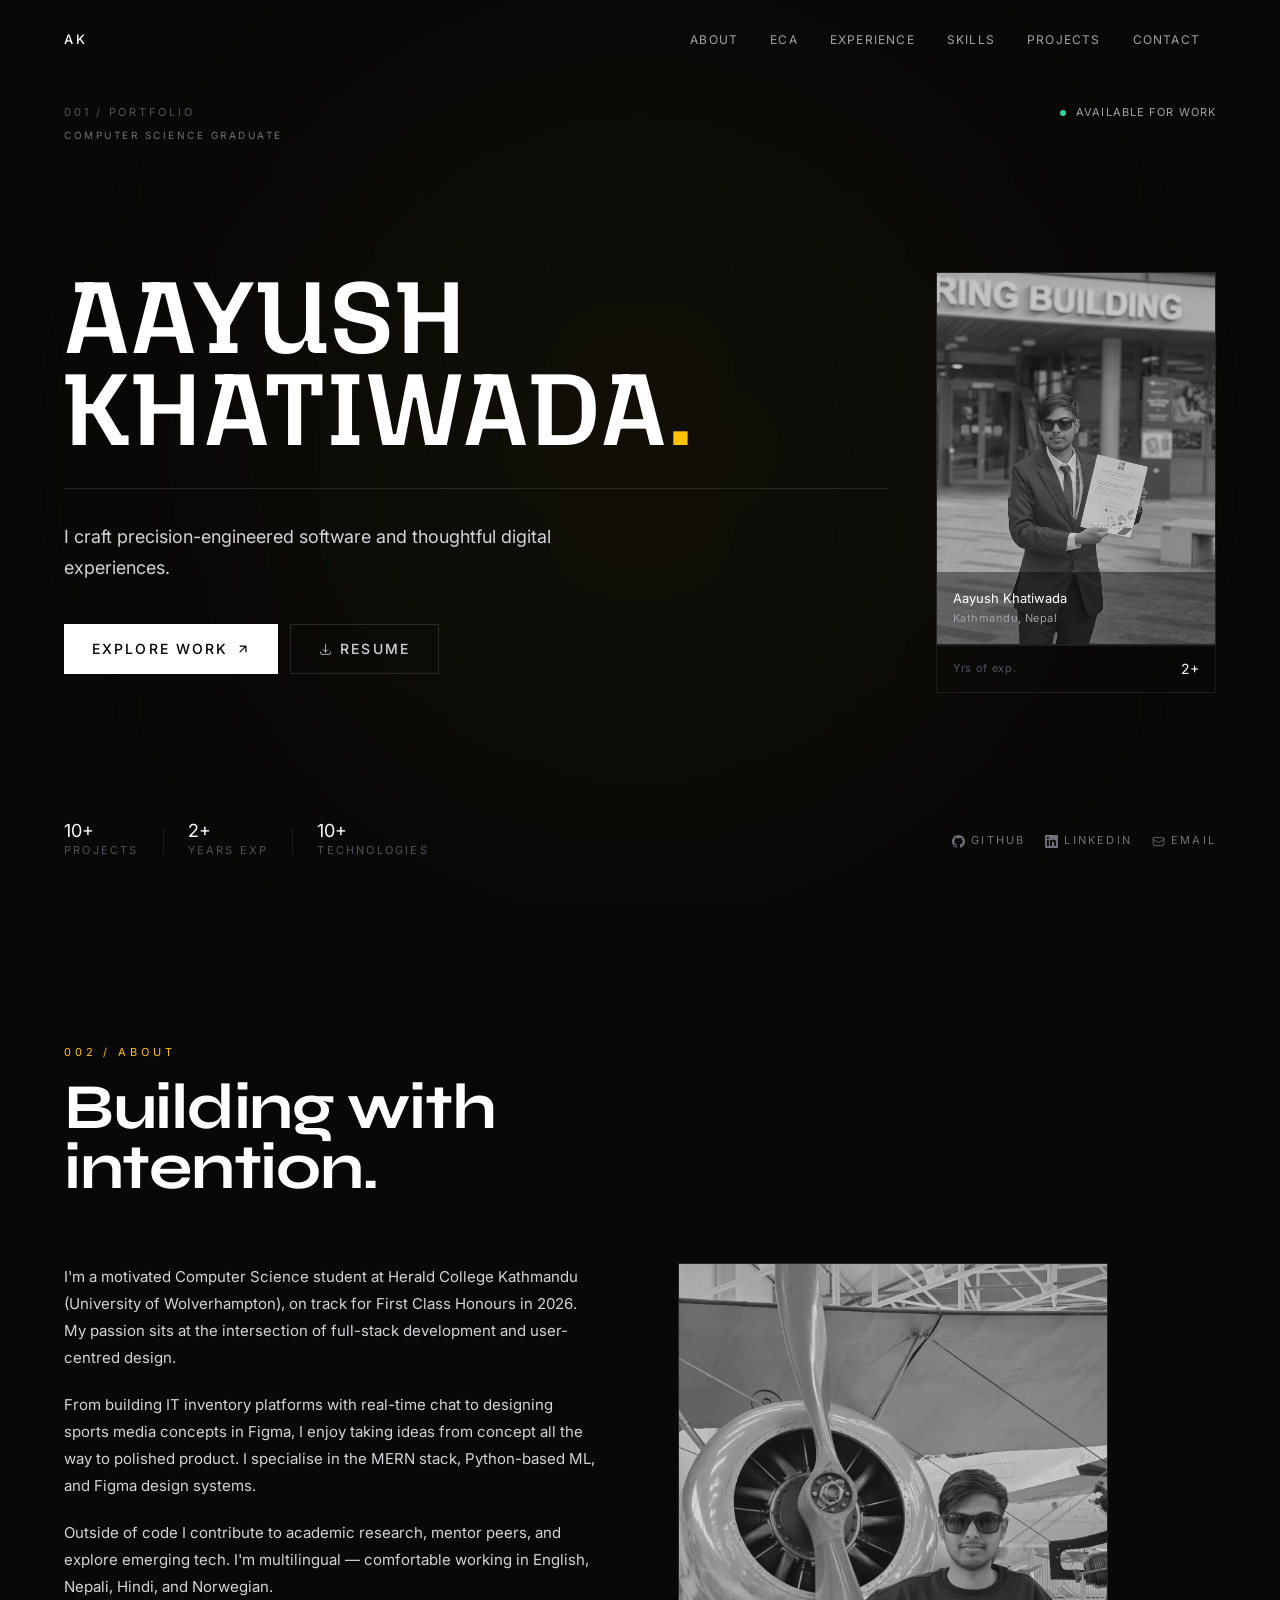
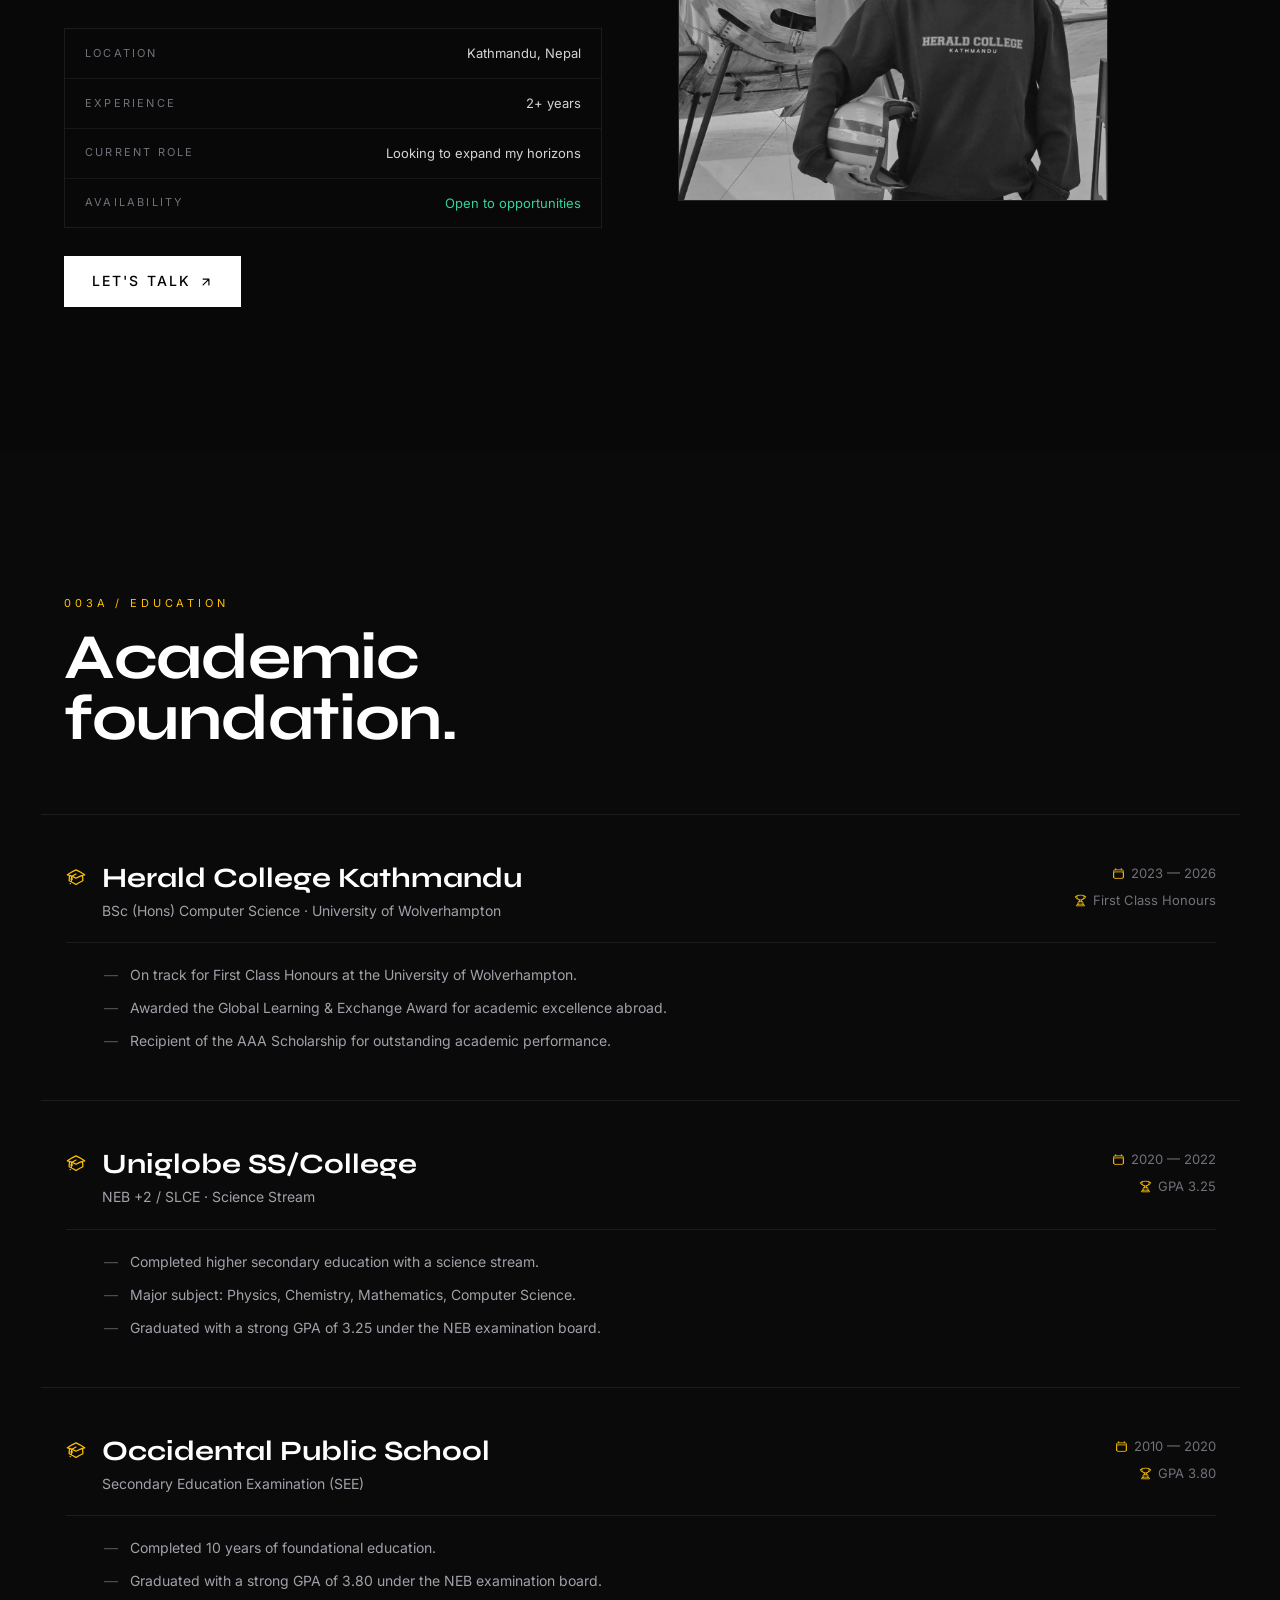
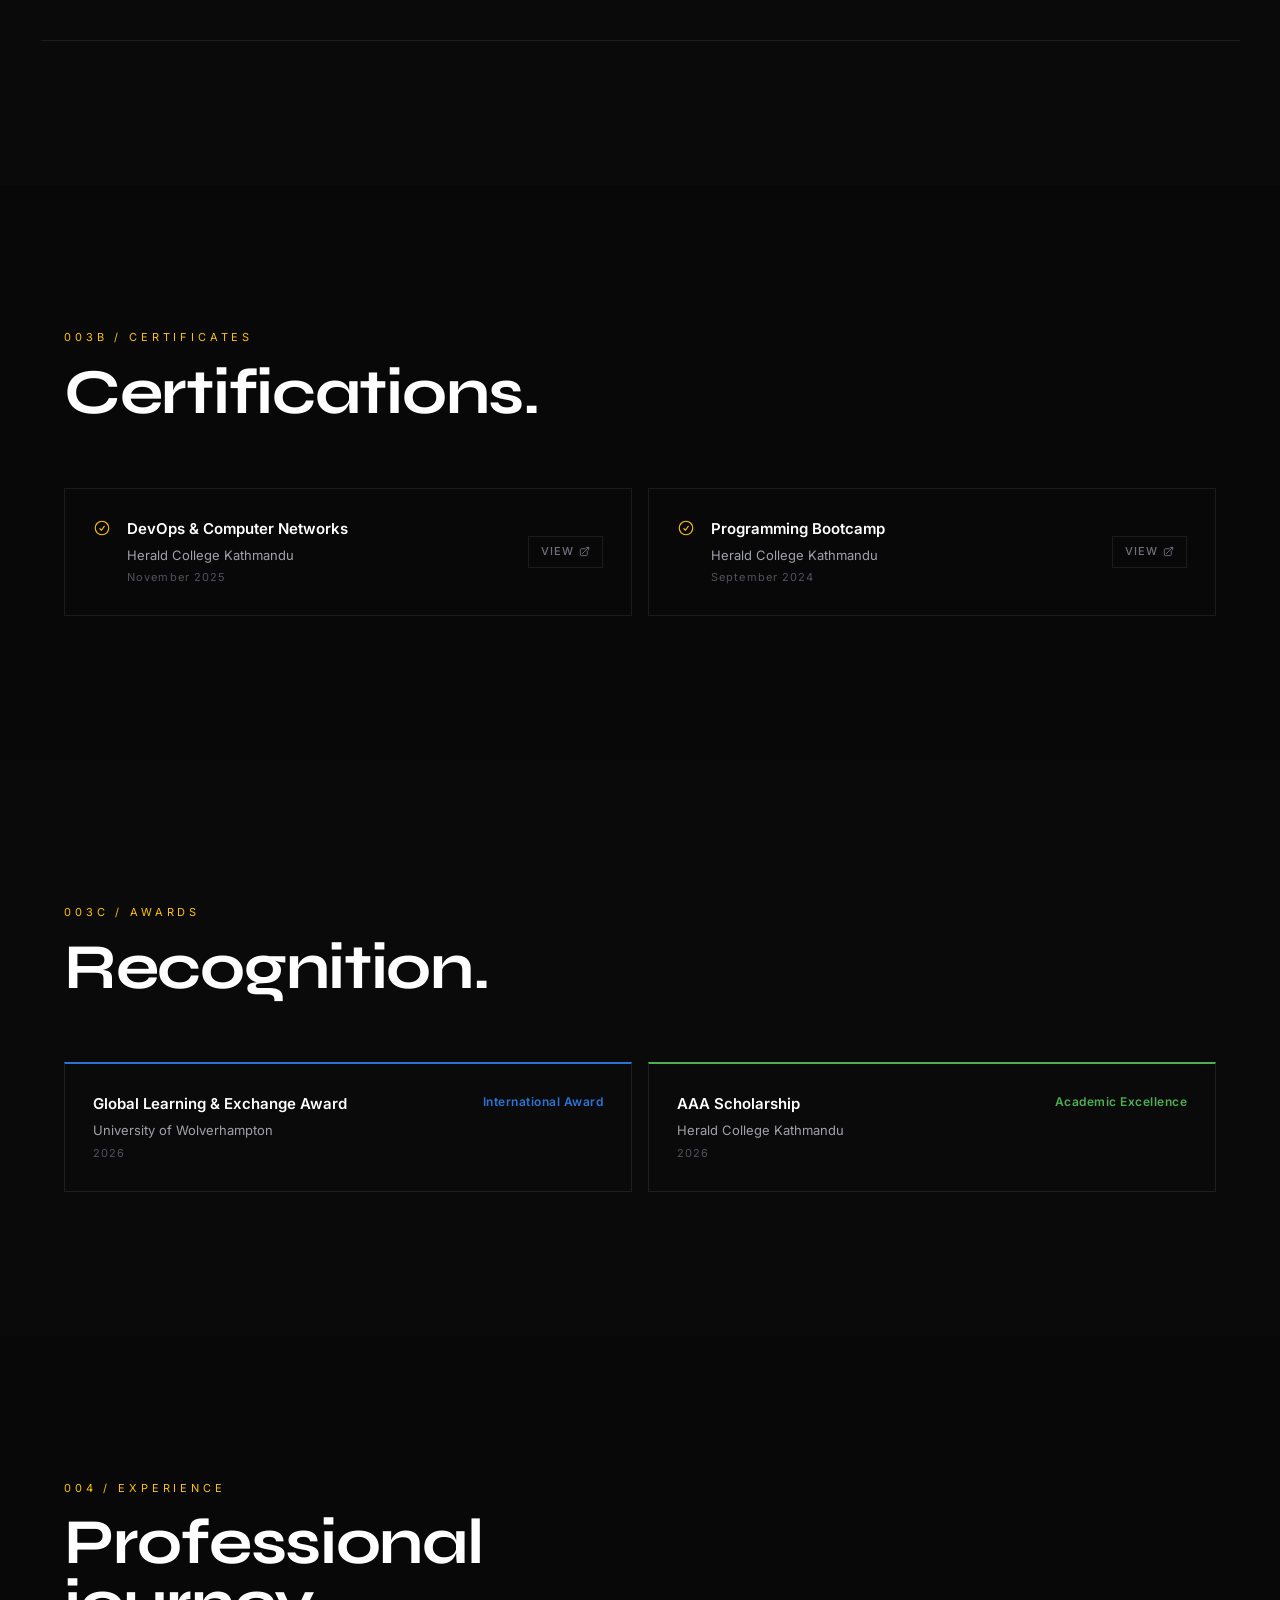
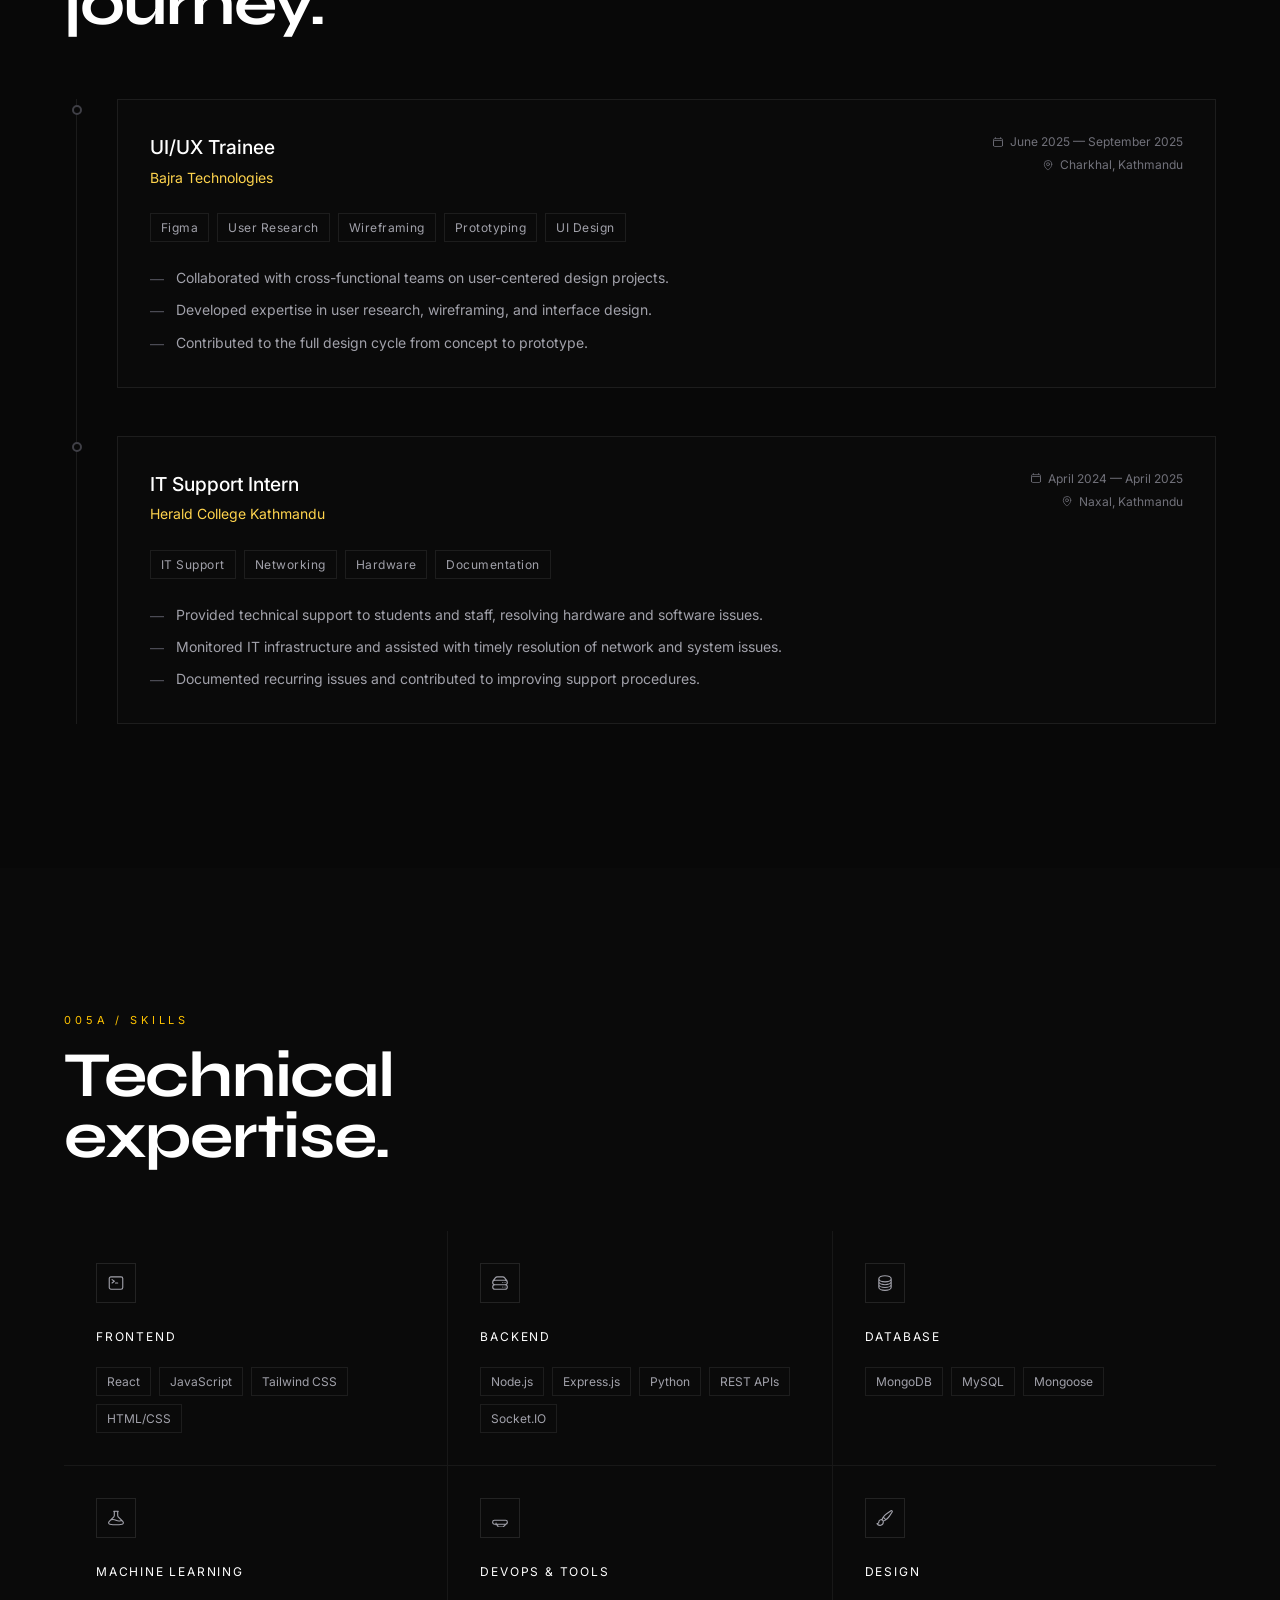
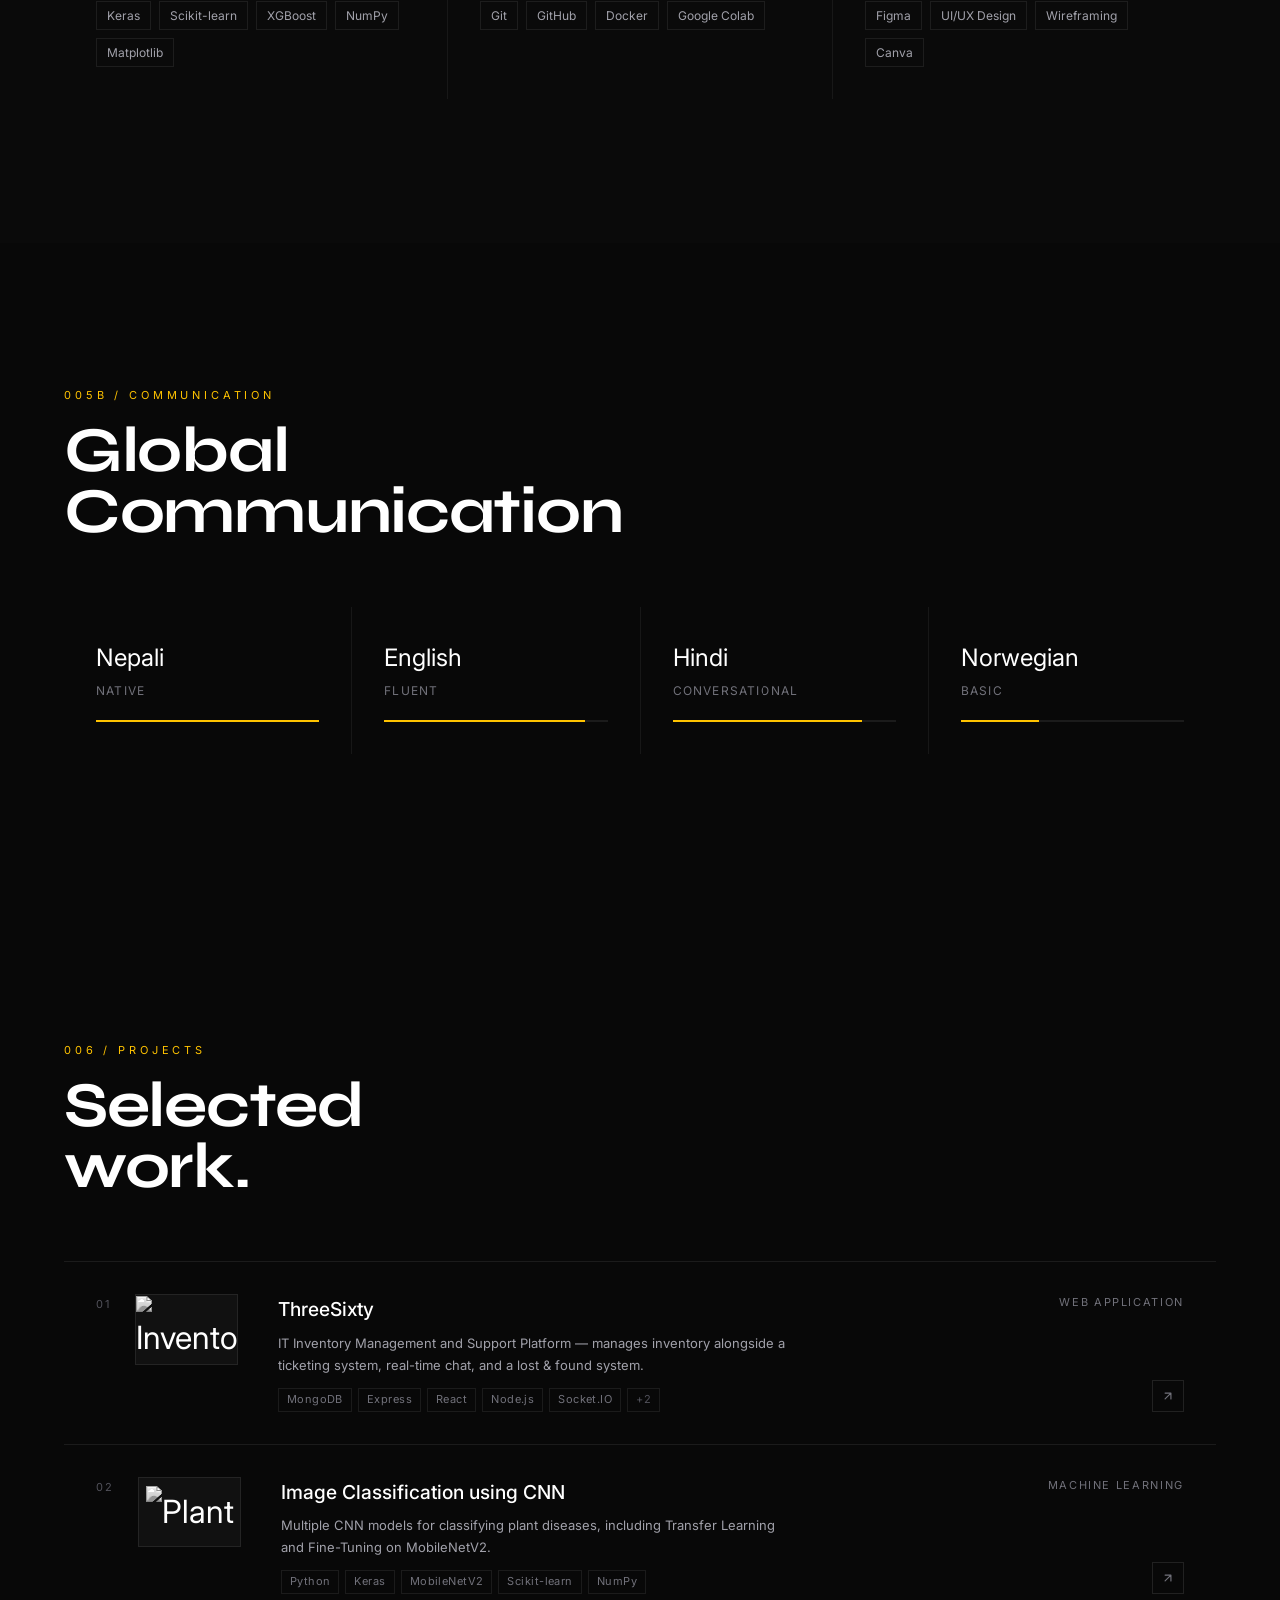
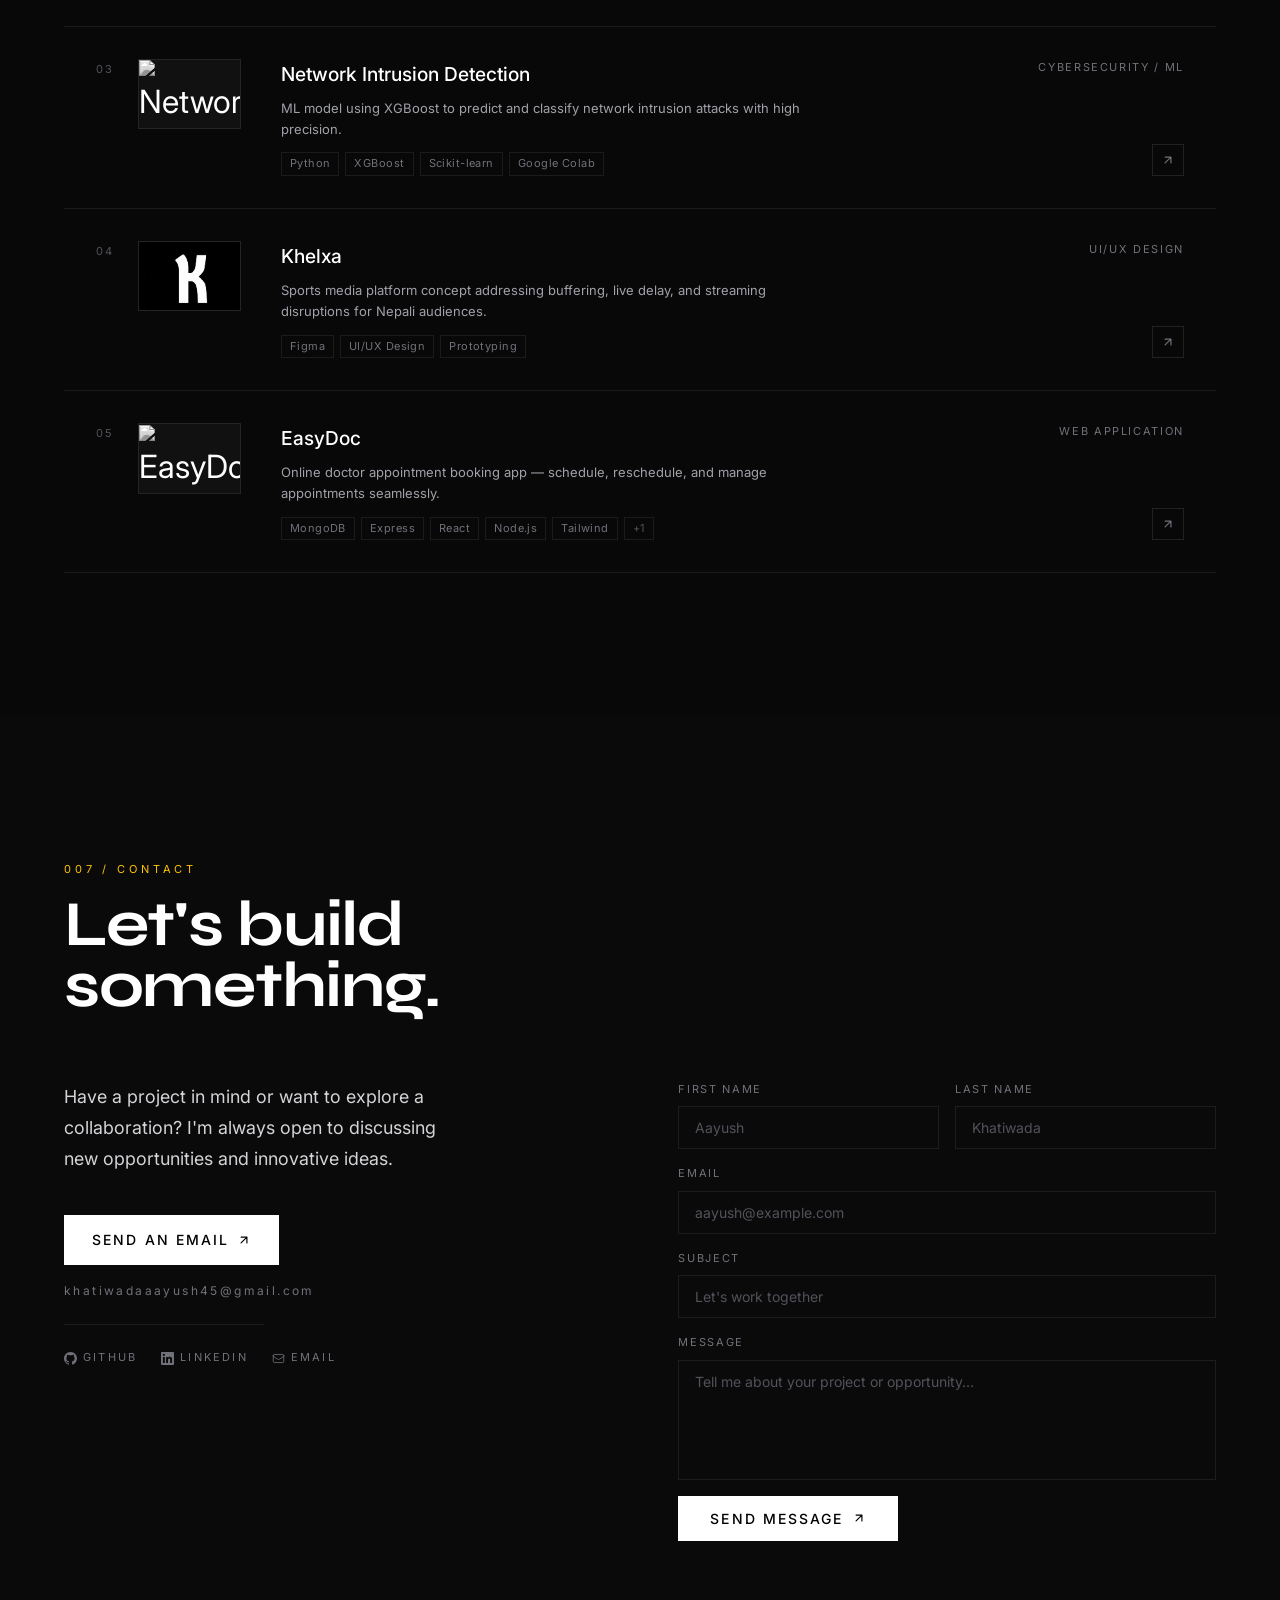
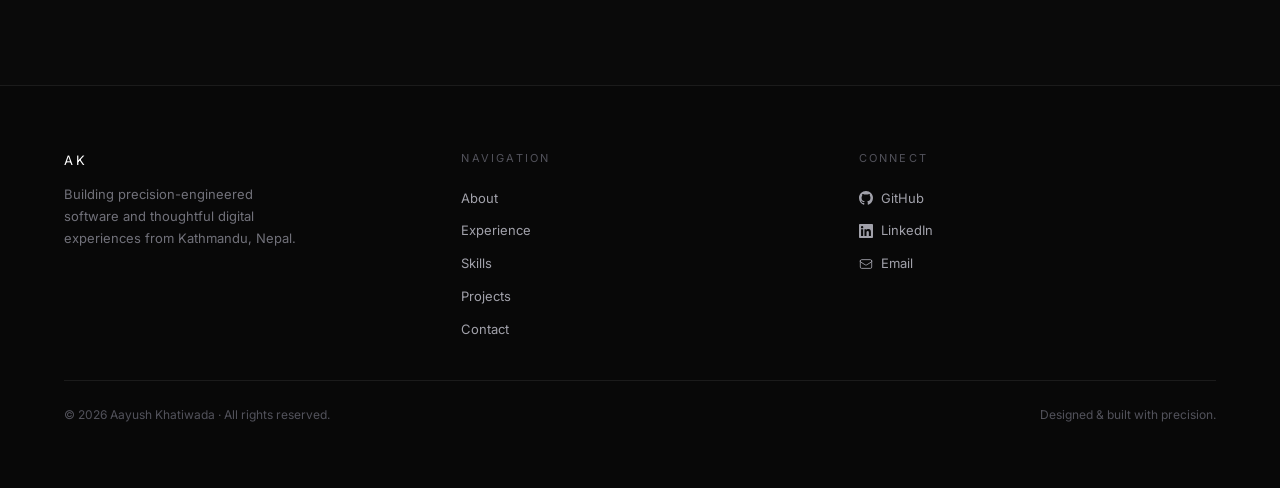
==== commit 46a1fb88: "Color values Updated" ====
--- a/index.html
+++ b/index.html
@@ -81,7 +81,7 @@
       <!-- Left -->
       <div class="hero-left">
         <h1 class="hero-name">
-          AAYUSH<br>KHATIWADA<span class="blue-dot">.</span>
+          AAYUSH<br>KHATIWADA<span class="gold-dot">.</span>
         </h1>
 
         <div class="hero-divider" id="hero-divider"></div>
@@ -374,24 +374,24 @@
     </div>
 
     <div class="award-list">
-      <div class="award-card award-card--amber reveal">
+      <div class="award-card award-card--wlv reveal">
         <div class="award-body">
           <div class="award-title">Global Learning &amp; Exchange Award</div>
           <div class="award-issuer">University of Wolverhampton</div>
           <div class="award-date">2026</div>
         </div>
-        <div class="award-badge award-badge--amber">
+        <div class="award-badge award-badge--wlv">
           International Award
         </div>
       </div>
 
-      <div class="award-card award-card--emerald reveal delay-1">
+      <div class="award-card award-card--hck reveal delay-1">
         <div class="award-body">
           <div class="award-title">AAA Scholarship</div>
           <div class="award-issuer">Herald College Kathmandu</div>
           <div class="award-date">2026</div>
         </div>
-        <div class="award-badge award-badge--emerald">Academic Excellence</div>
+        <div class="award-badge award-badge--hck">Academic Excellence</div>
       </div>
 
   </div>
--- a/styles.css
+++ b/styles.css
@@ -14,14 +14,16 @@
   --text-500:    #71717a;
   --text-600:    #52525b;
 
-  --blue:        #ffc300;
-  --blue-400:    #ffd44d;
-  --blue-500:    #ffc300;
-  --blue-glow:   rgba(255,195,0,0.1);
-  --blue-border: rgba(255,195,0,0.4);
+  --gold:        #ffc300;
+  --gold-400:    #ffd44d;
+  --gold-500:    #ffc300;
+  --gold-glow:   rgba(255,195,0,0.1);
+  --gold-border: rgba(255,195,0,0.4);
 
   --emerald:     #34d399;
   --amber:       #fbbf24;
+  --wlv:         #2a75d3;
+  --hck:         #4caf50;
 
   --border:      rgba(255,255,255,0.08);
   --border-hov:  rgba(255,255,255,0.14);
@@ -68,7 +70,7 @@
 #progress-bar {
   position: fixed; top: 0; left: 0; z-index: 10000;
   height: 1px; width: 0;
-  background: var(--blue);
+  background: var(--gold);
 }
 
 /* ---------- Container ---------- */
@@ -108,7 +110,7 @@
   font-size: 11px;
   letter-spacing: 0.35em;
   text-transform: uppercase;
-  color: var(--blue);
+  color: var(--gold);
   margin-bottom: 16px;
   display: block;
 }
@@ -320,7 +322,7 @@
   color: var(--text);
   margin-bottom: 32px;
 }
-.hero-name .blue-dot { color: var(--blue); }
+.hero-name .gold-dot { color: var(--gold); }
 
 .hero-divider {
   height: 1px;
@@ -581,12 +583,12 @@
   transition: border-color 0.25s, background 0.25s;
 }
 .cert-card:hover {
-  border-color: var(--blue-border);
+  border-color: var(--gold-border);
   background: var(--bg-card);
 }
 
 .cert-icon {
-  color: var(--blue);
+  color: var(--gold);
   flex-shrink: 0;
   margin-top: 2px;
 }
@@ -630,8 +632,8 @@
   transition: color 0.2s, border-color 0.2s;
 }
 .cert-view:hover {
-  color: var(--blue-400);
-  border-color: var(--blue-border);
+  color: var(--gold-400);
+  border-color: var(--gold-border);
 }
 #awards {
   padding: clamp(96px,12vw,144px) var(--px);
@@ -667,8 +669,8 @@
 }
 .award-card:hover { background: var(--bg-card); }
 
-.award-card--emerald { border-top-color: var(--emerald); }
-.award-card--amber   { border-top-color: var(--amber); }
+.award-card--hck { border-top-color: var(--hck); }
+.award-card--wlv   { border-top-color: var(--wlv); }
 
 .award-body { flex: 1; }
 
@@ -700,8 +702,8 @@
   font-weight: 600;
   letter-spacing: 0.04em;
 }
-.award-badge--emerald { color: var(--emerald); }
-.award-badge--amber   { color: var(--amber); }
+.award-badge--hck { color: var(--hck); }
+.award-badge--wlv   { color: var(--wlv); }
 
 .edu-inner {
   max-width: var(--max-w);
@@ -725,7 +727,7 @@
 .edu-entry:first-child { border-top: 1px solid var(--border); }
 .edu-entry:hover {
   background: var(--bg-card);
-  border-left-color: var(--blue);
+  border-left-color: var(--gold);
 }
 
 .edu-entry-header {
@@ -743,7 +745,7 @@
 }
 
 .edu-entry-icon {
-  color: var(--blue);
+  color: var(--gold);
   flex-shrink: 0;
   margin-top: 4px;
 }
@@ -777,7 +779,7 @@
   font-size: 13px;
   color: var(--text-500);
 }
-.edu-entry-meta-row svg { color: var(--blue); flex-shrink: 0; }
+.edu-entry-meta-row svg { color: var(--gold); flex-shrink: 0; }
 
 .edu-entry-divider {
   height: 1px;
@@ -819,7 +821,7 @@
   padding: 32px;
   transition: background 0.2s, border-color 0.2s;
 }
-.edu-cell:hover { background: var(--bg-card); border-top-color: var(--blue); }
+.edu-cell:hover { background: var(--bg-card); border-top-color: var(--gold); }
 #certificates .edu-cell { background: var(--bg); }
 #certificates .edu-cell:hover { background: var(--bg-card); }
 
@@ -829,7 +831,7 @@
 .edu-badge {
   display: inline-flex; align-items: center; gap: 6px;
   font-size: 12px; font-weight: 600;
-  color: var(--blue-400);
+  color: var(--gold-400);
   letter-spacing: 0.04em;
 }
 
@@ -874,7 +876,7 @@
   background: var(--bg);
   transition: border-color 0.3s;
 }
-.exp-item:hover .exp-dot { border-color: var(--blue); }
+.exp-item:hover .exp-dot { border-color: var(--gold); }
 
 .exp-card {
   border: 1px solid var(--border);
@@ -900,7 +902,7 @@
   color: var(--text);
   margin-bottom: 4px;
 }
-.exp-company { font-size: 14px; color: var(--blue-400); }
+.exp-company { font-size: 14px; color: var(--gold-400); }
 .exp-meta {
   display: flex; flex-direction: column; gap: 4px;
   text-align: right;
@@ -969,9 +971,9 @@
   margin-bottom: 24px;
   transition: border-color 0.2s;
 }
-.skill-cell:hover .skill-icon-box { border-color: var(--blue-border); }
+.skill-cell:hover .skill-icon-box { border-color: var(--gold-border); }
 .skill-icon-box svg { color: var(--text-400); transition: color 0.2s; }
-.skill-cell:hover .skill-icon-box svg { color: var(--blue-400); }
+.skill-cell:hover .skill-icon-box svg { color: var(--gold-400); }
 
 .skill-cat-name {
   font-size: 12px;
@@ -1037,7 +1039,7 @@
 }
 .lang-fill {
   height: 100%;
-  background: var(--blue);
+  background: var(--gold);
   width: 0;
   transition: width 1s ease;
 }
@@ -1114,7 +1116,7 @@
   color: var(--text);
   transition: color 0.2s;
 }
-.project-row:hover .project-title { color: var(--blue-400); }
+.project-row:hover .project-title { color: var(--gold-400); }
 .project-category {
   font-size: 13px; color: var(--text-500);
 }
@@ -1155,9 +1157,9 @@
   transition: border-color 0.2s, background 0.2s, color 0.2s;
 }
 .project-row:hover .project-arrow-btn {
-  border-color: var(--blue-border);
+  border-color: var(--gold-border);
   background: rgba(255,195,0,0.1);
-  color: var(--blue-400);
+  color: var(--gold-400);
 }
 
 /* ============================================================
@@ -1366,7 +1368,7 @@
   letter-spacing: 0.18em; text-transform: uppercase;
 }
 .pd-status--live   { color: var(--emerald); }
-.pd-status--done   { color: var(--blue-400); }
+.pd-status--done   { color: var(--gold-400); }
 .pd-status--design { color: var(--amber); }
 .pd-status-sep {
   width: 4px; height: 4px; border-radius: 50%;
@@ -1441,7 +1443,7 @@
 }
 .pd-card-icon { flex-shrink: 0; }
 .pd-card-icon--amber svg { color: var(--amber); }
-.pd-card-icon--blue  svg { color: var(--blue-400); }
+.pd-card-icon--gold  svg { color: var(--gold-400); }
 .pd-card-icon--green svg { color: var(--emerald); }
 .pd-card-title {
   font-size: 11px; font-weight: 700;
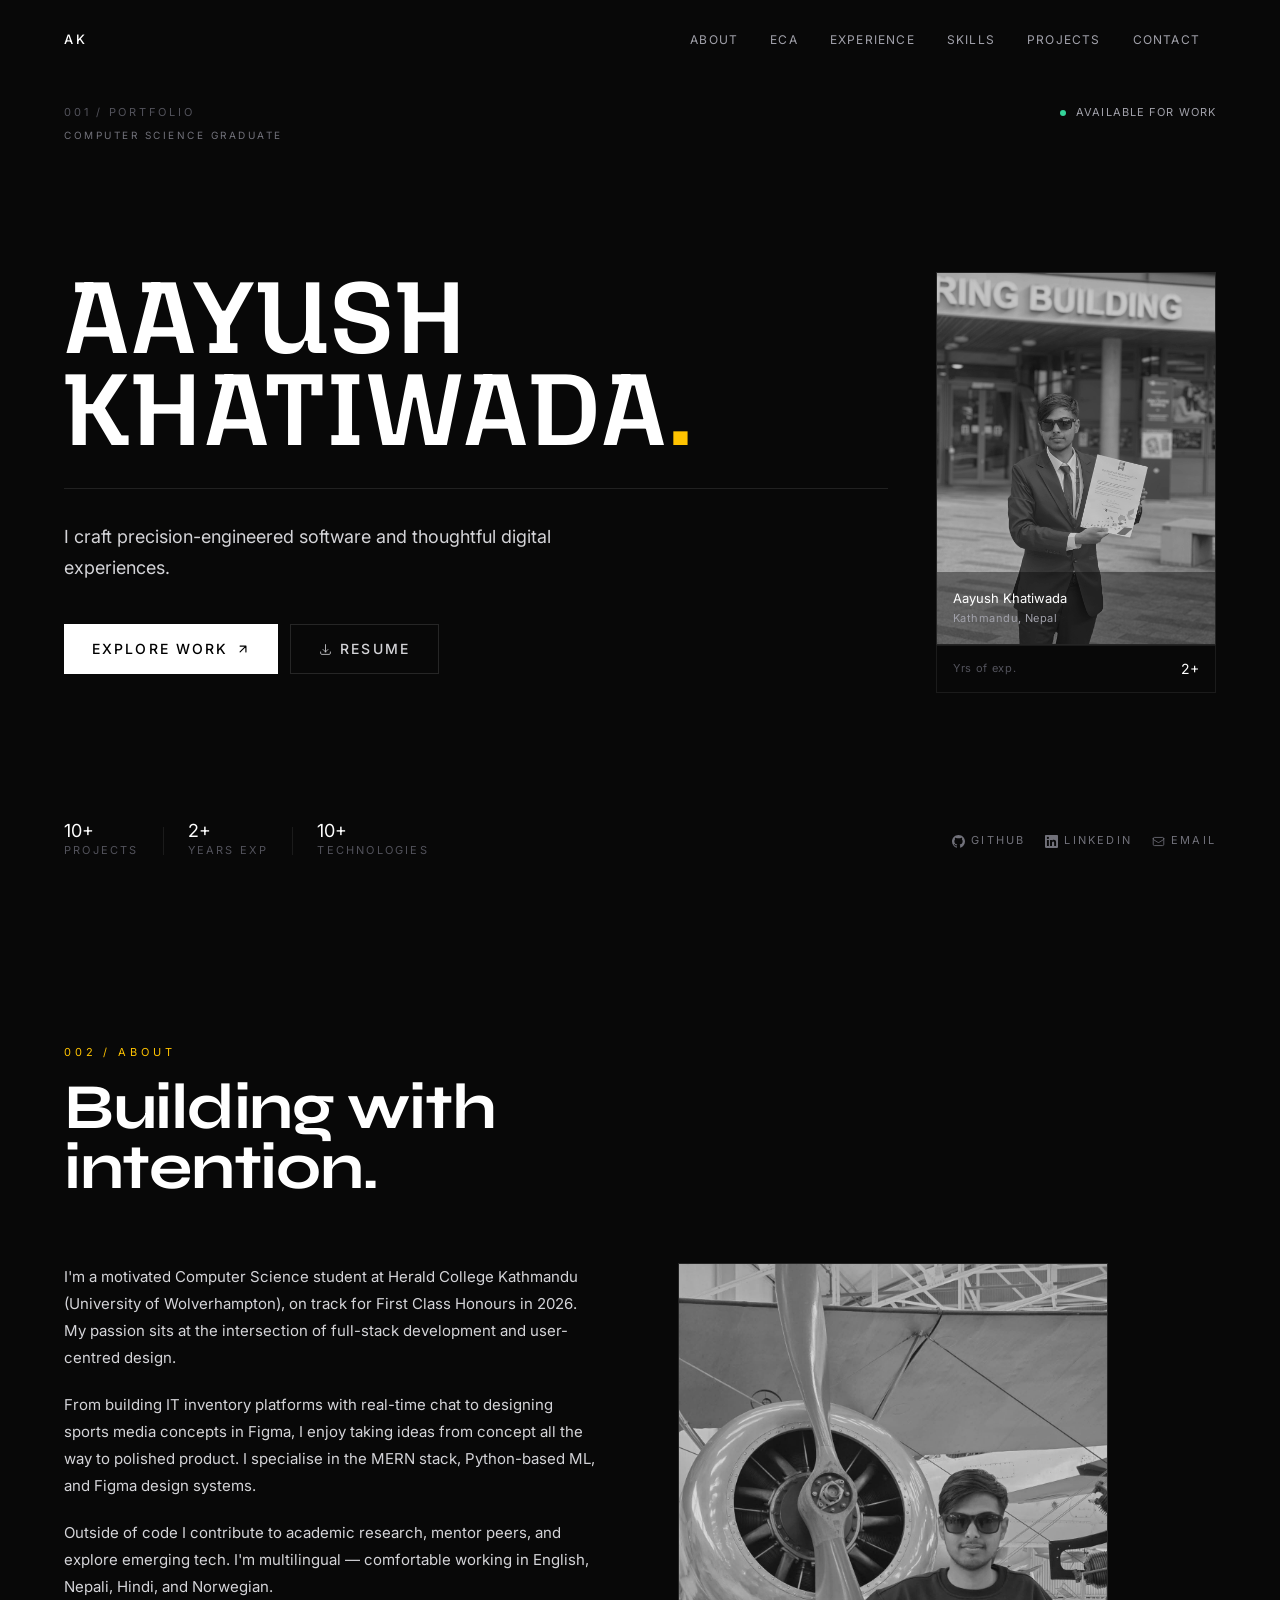
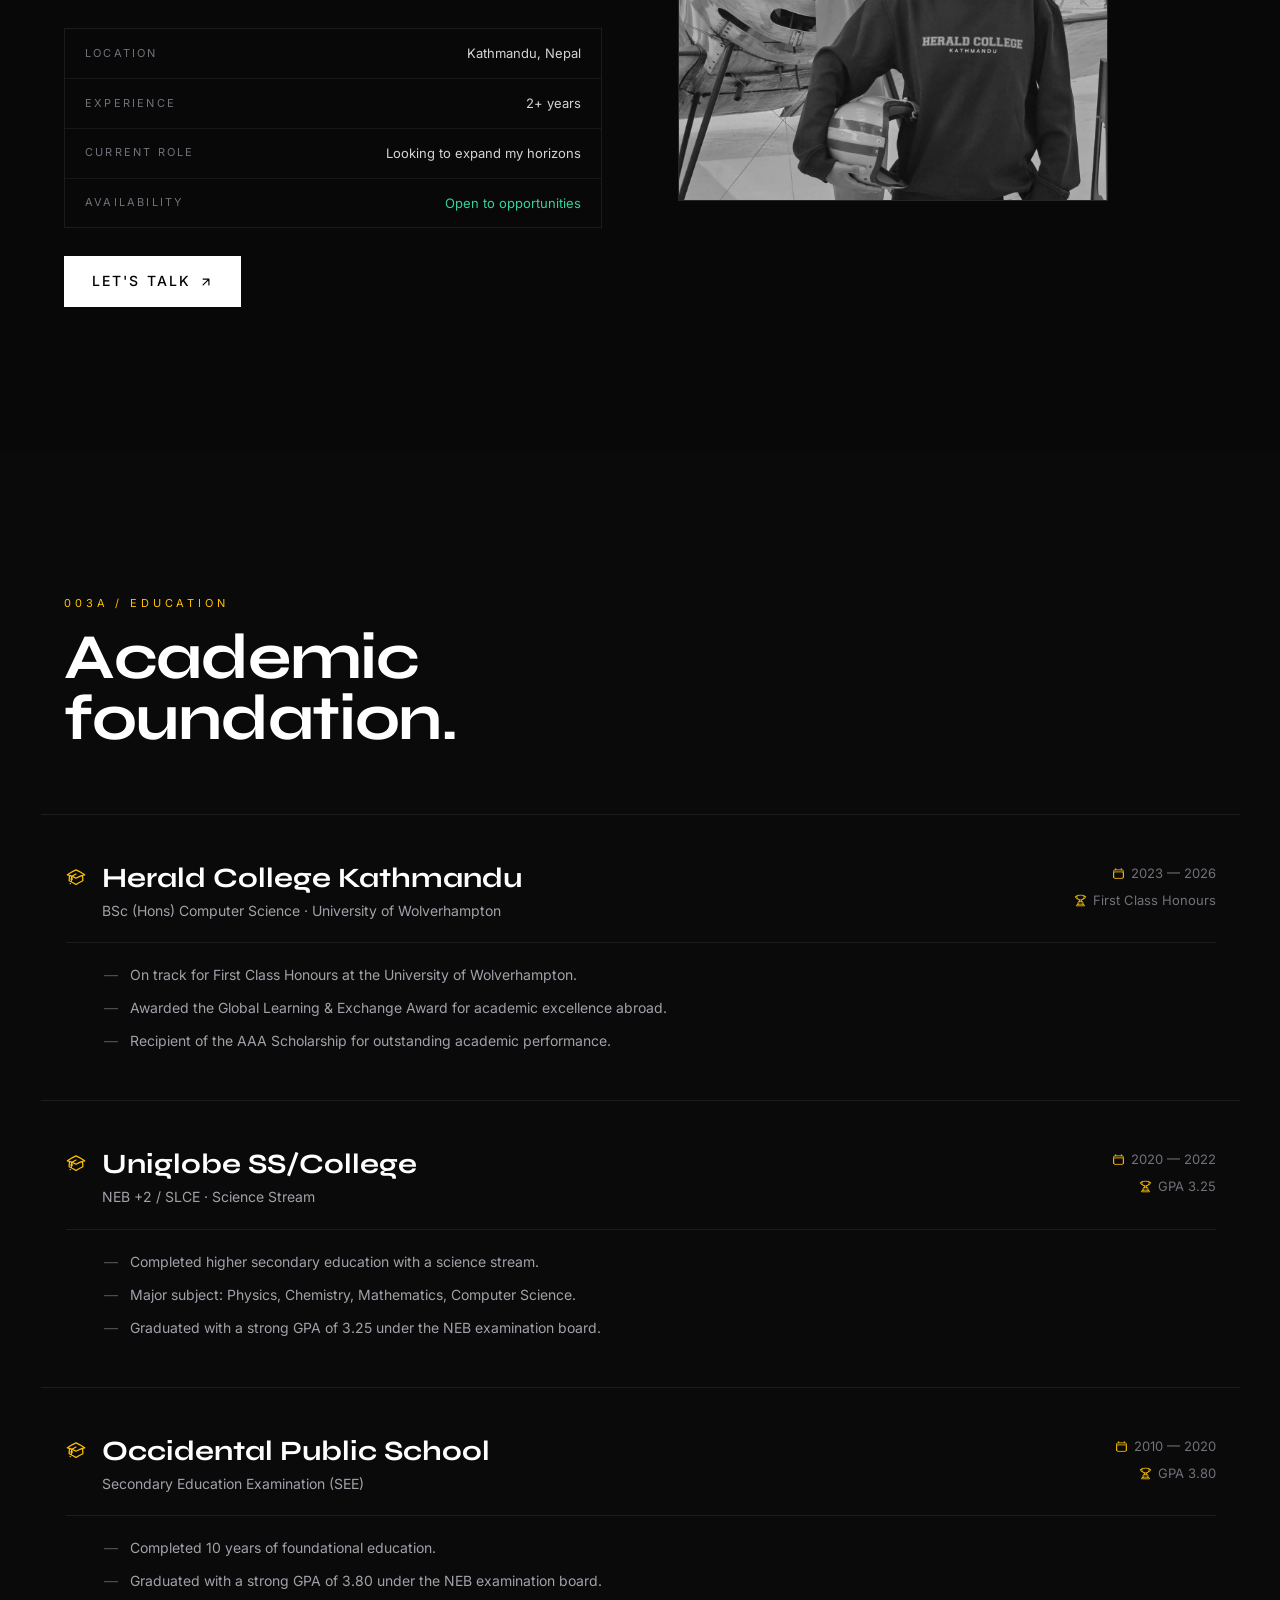
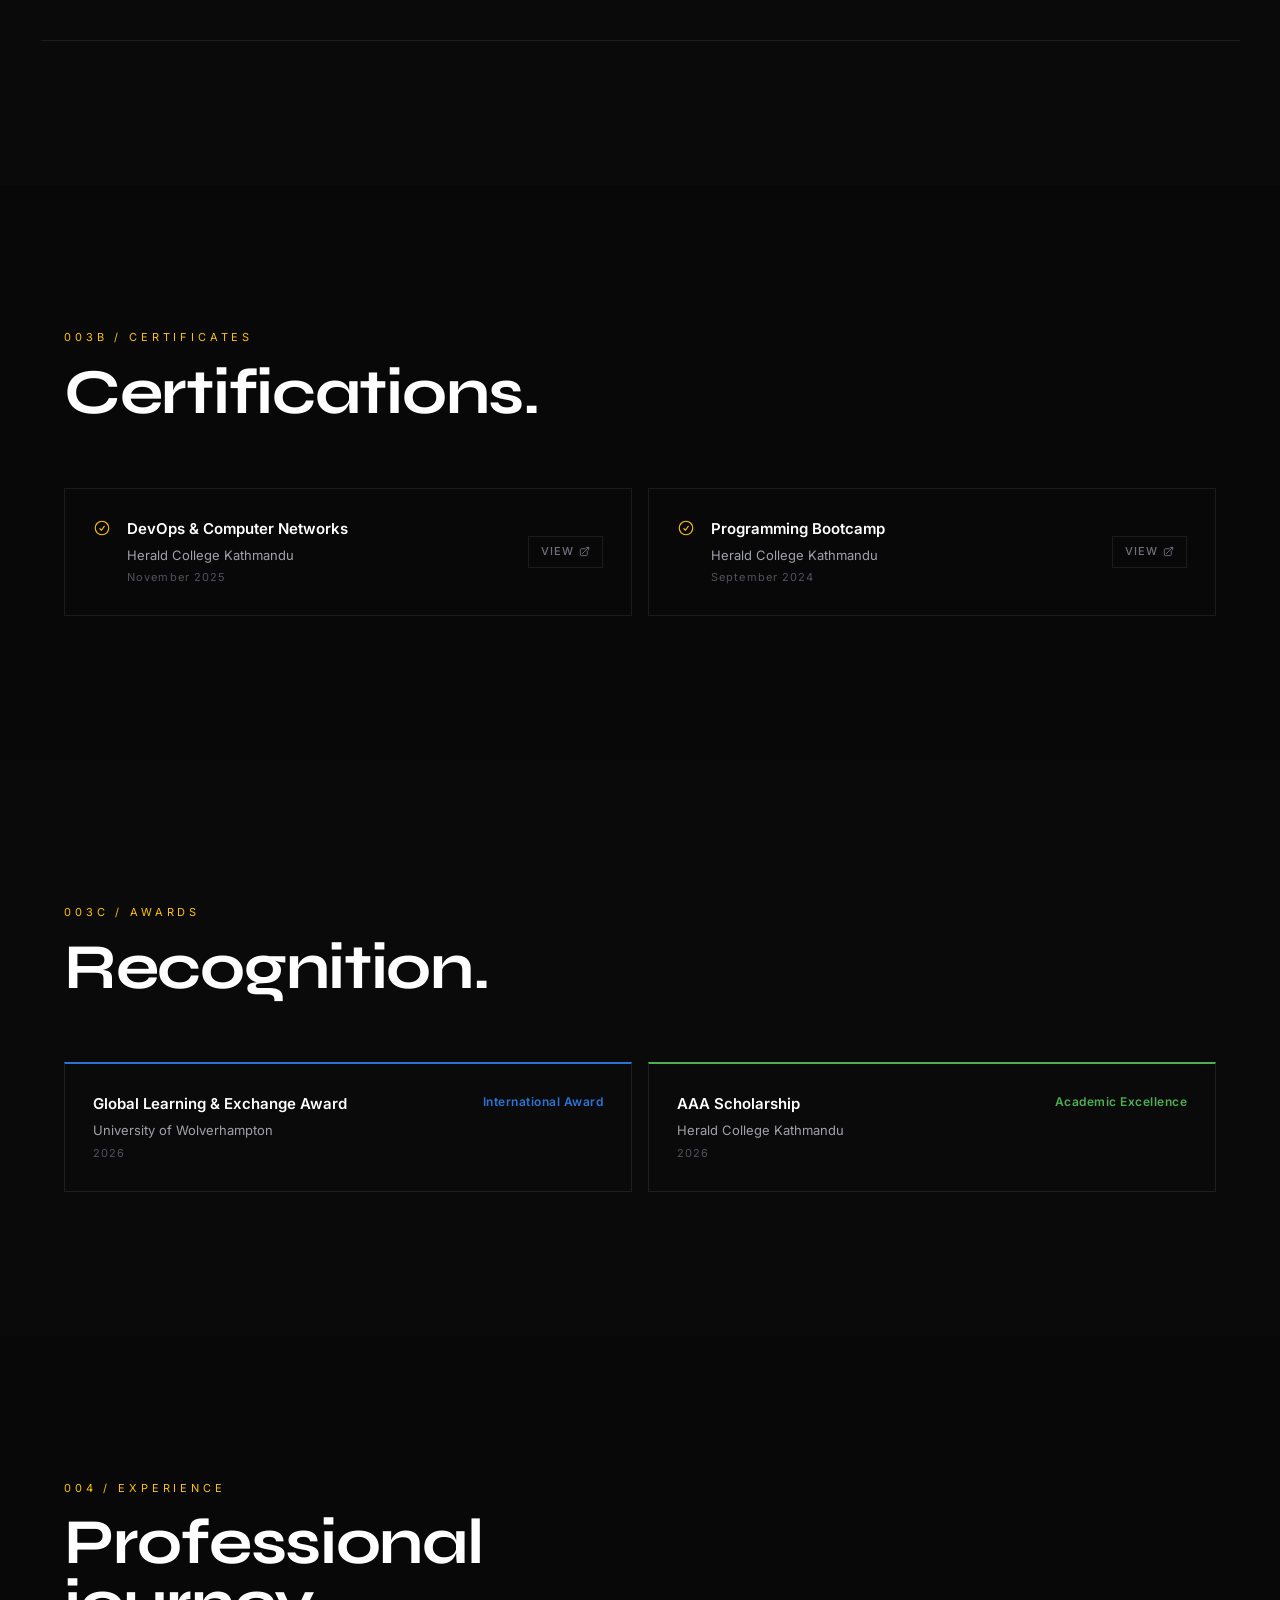
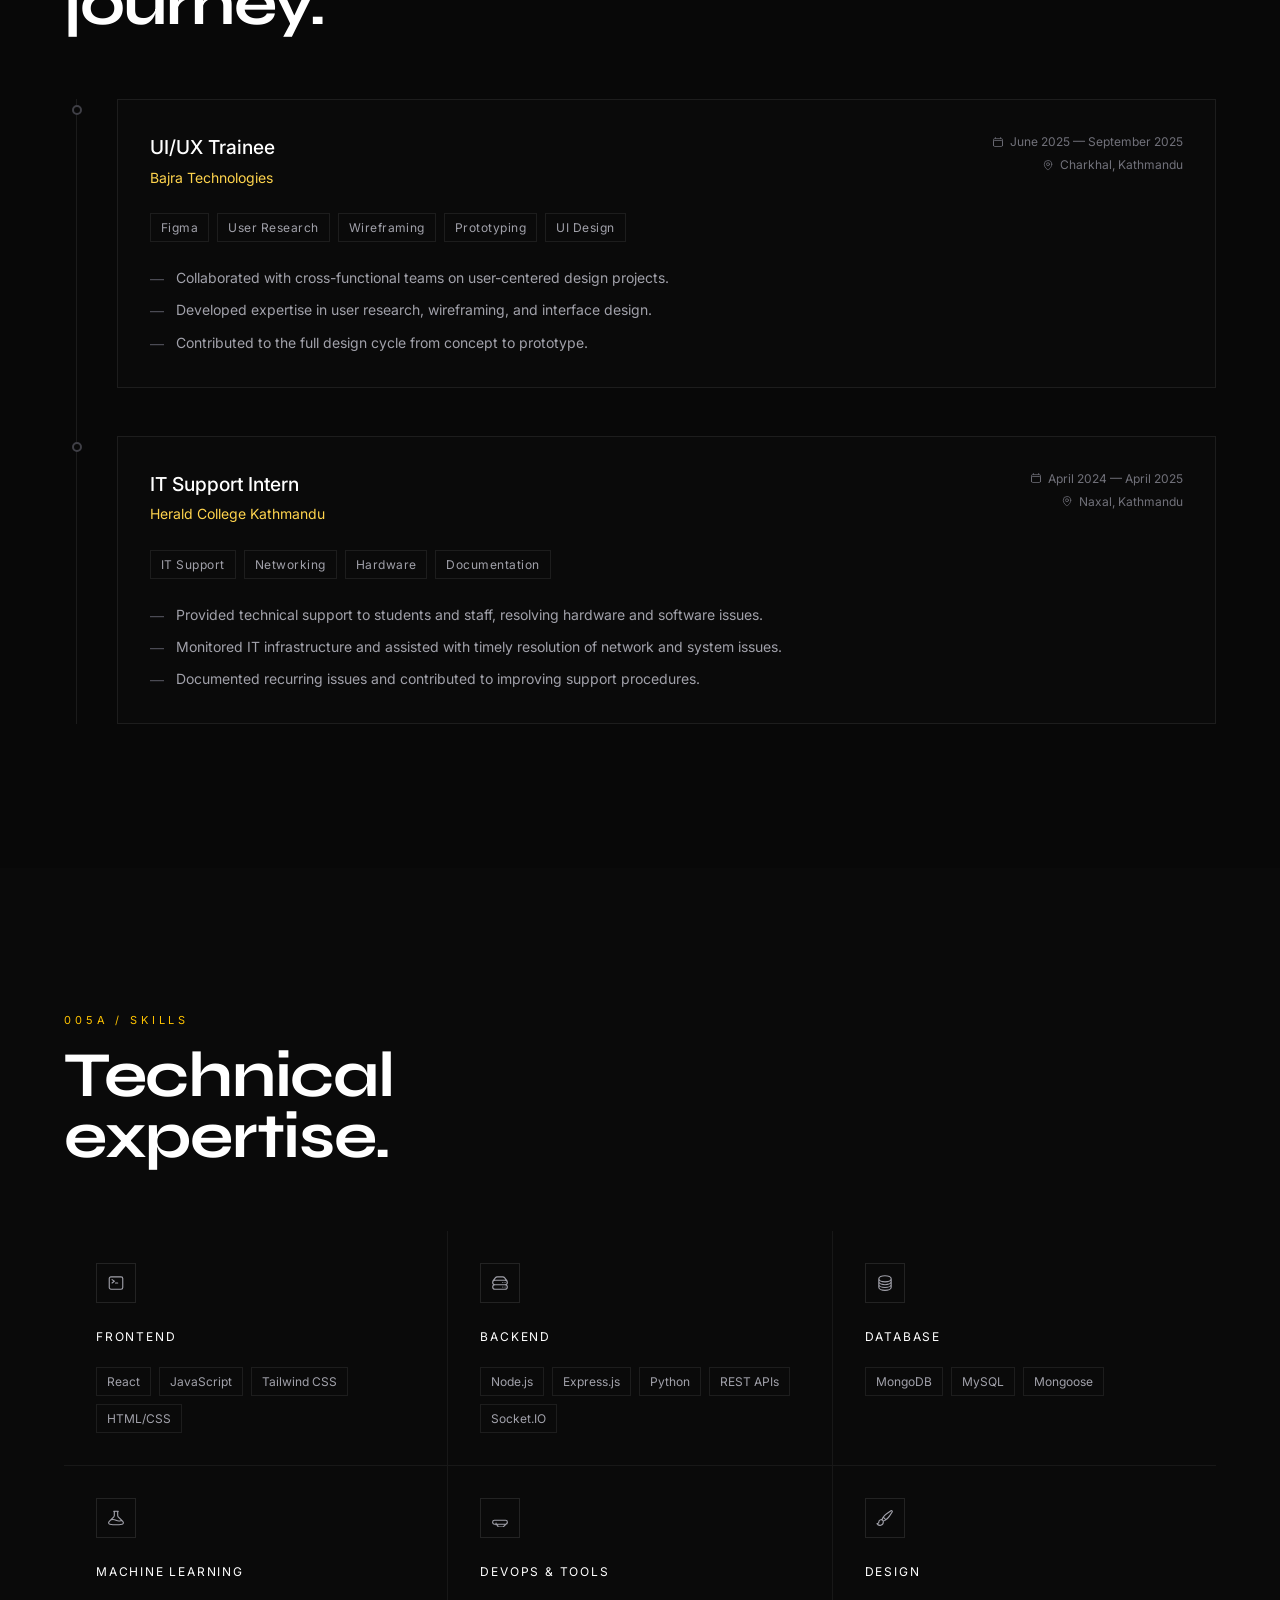
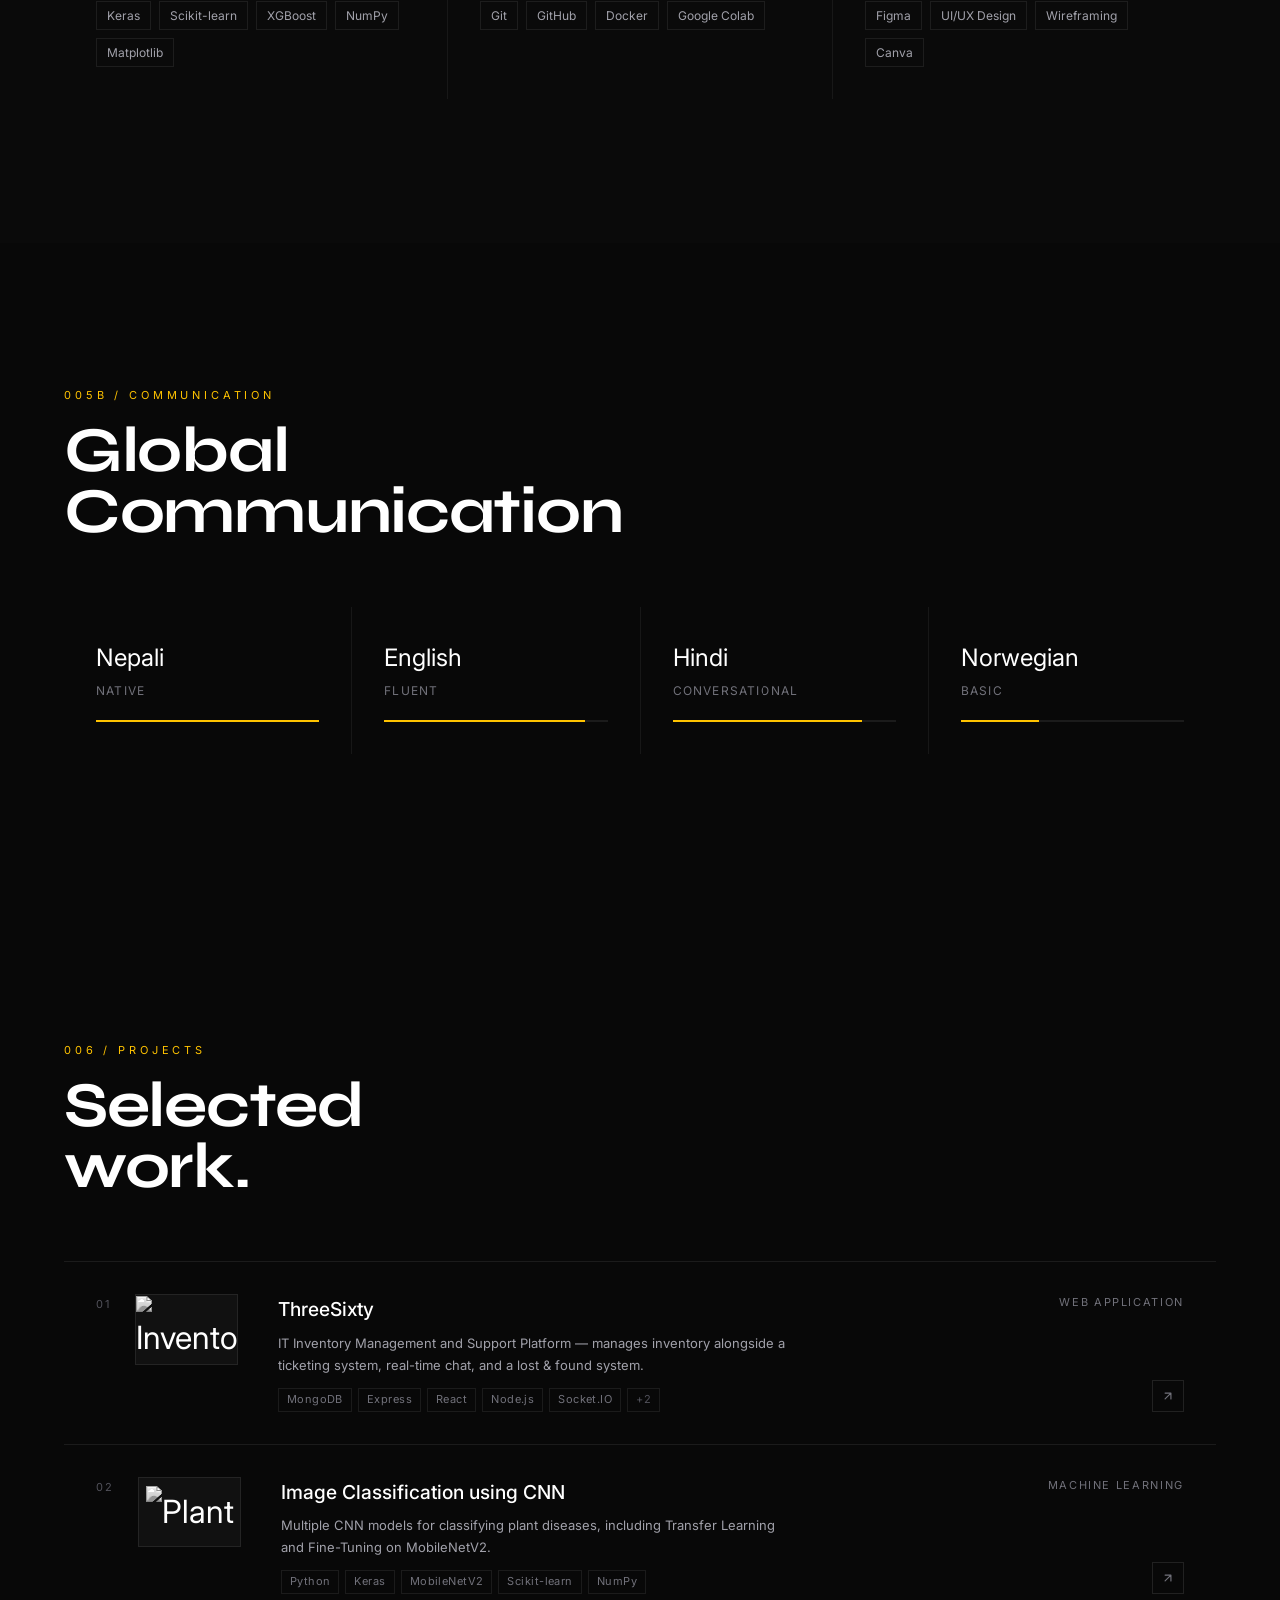
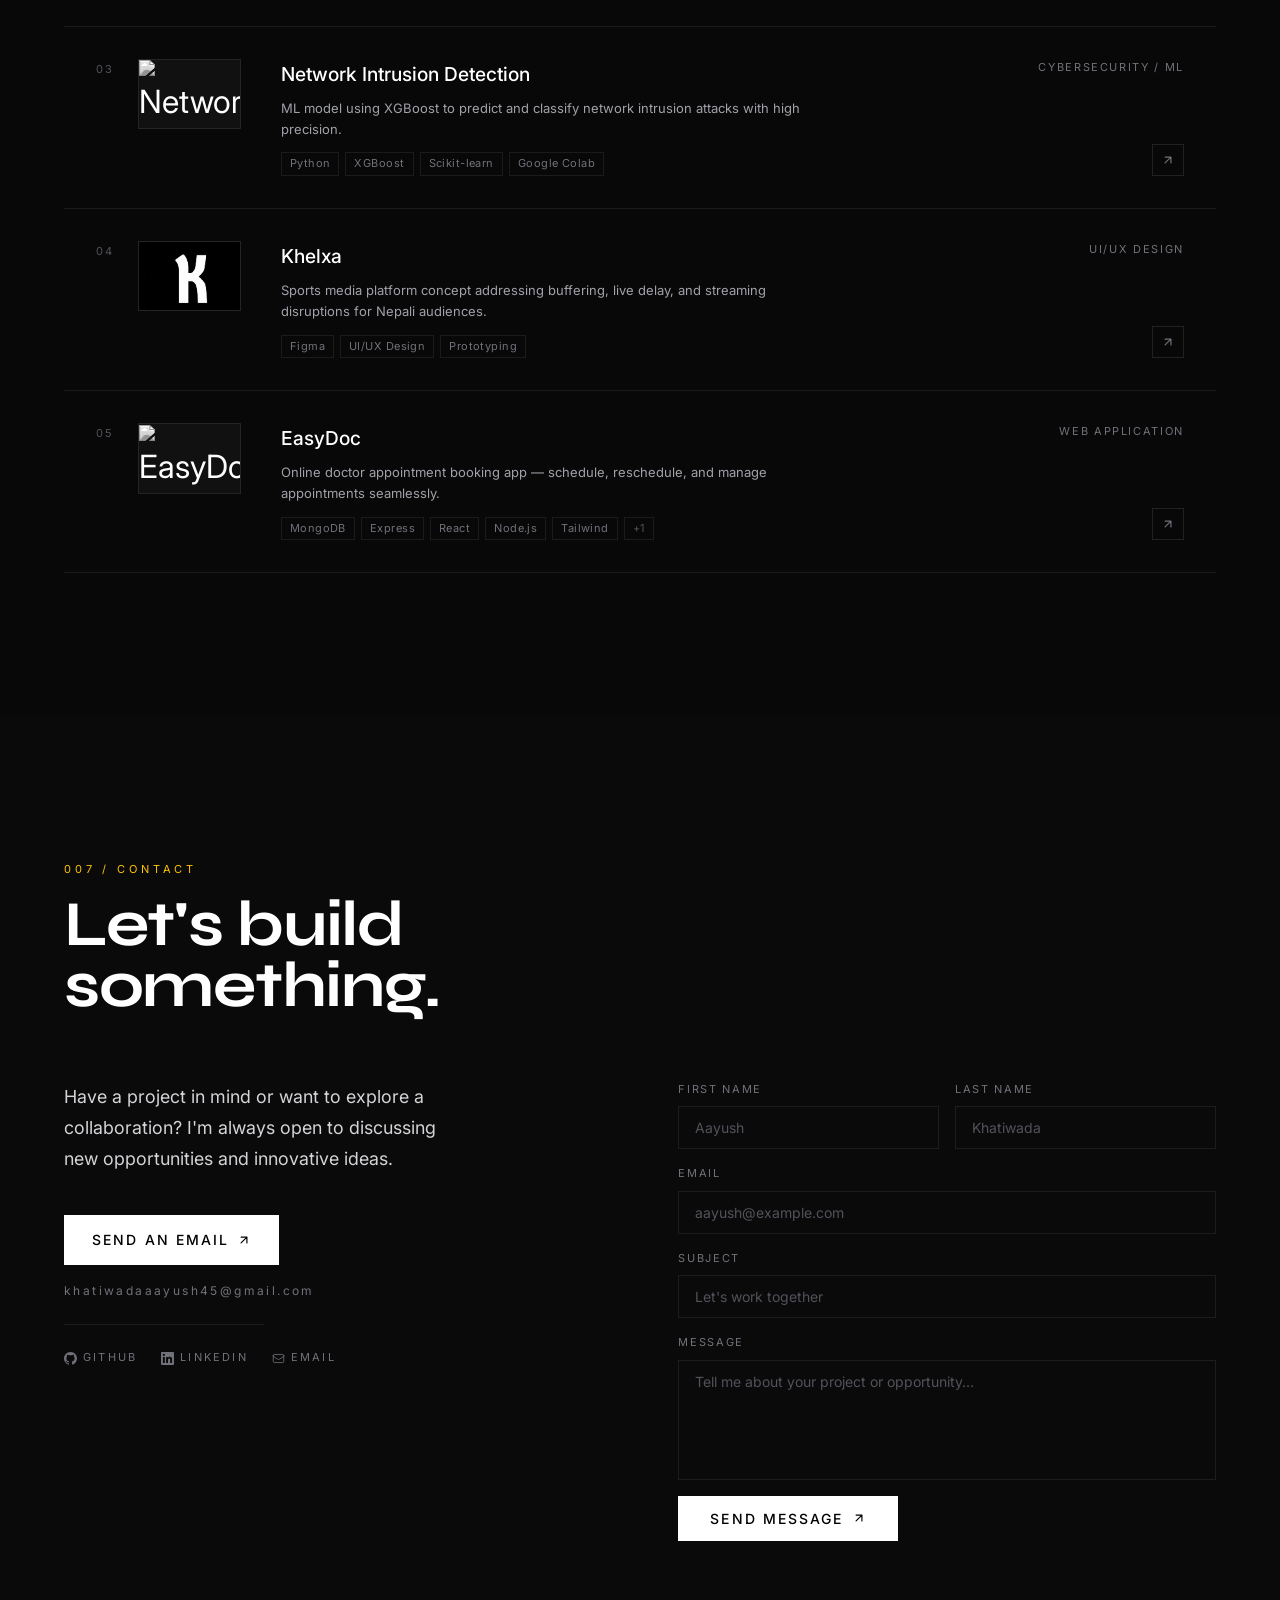
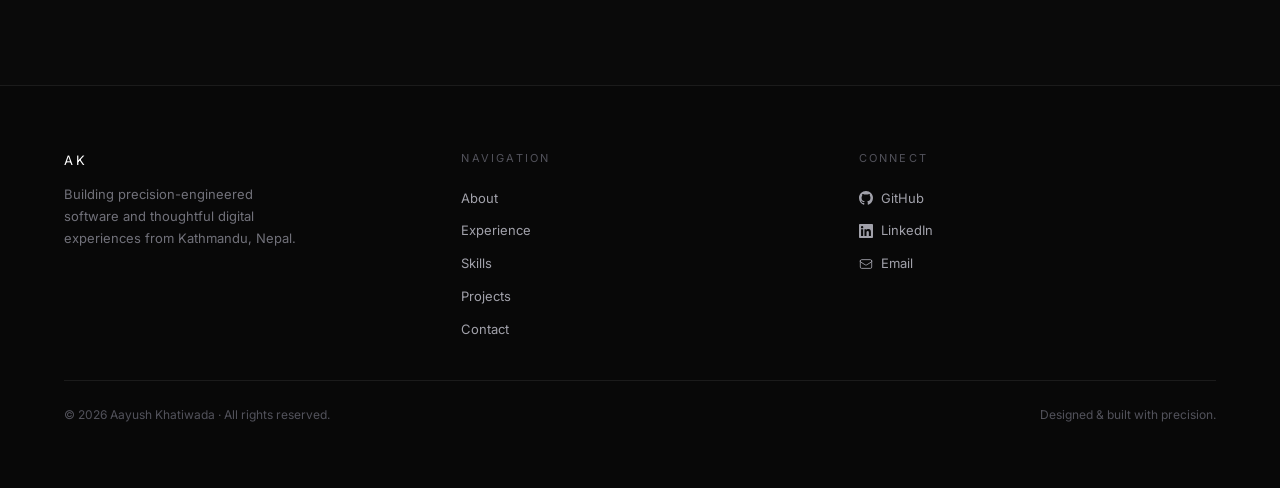
==== commit 1fffe372: "Added Mouse trails" ====
--- a/index.html
+++ b/index.html
@@ -59,9 +59,6 @@
 
 <!-- ===== HERO ===== -->
 <section id="hero">
-  <!-- Blue glow -->
-  <div class="hero-glow"></div>
-
   <!-- Top row -->
   <div class="hero-topbar">
     <div class="hero-topbar-info">
--- a/styles.css
+++ b/styles.css
@@ -232,19 +232,6 @@
   overflow: hidden;
 }
 
-/* Blue glow blob */
-.hero-glow {
-  position: absolute;
-  top: 50%; left: 50%;
-  transform: translate(-50%, -50%);
-  width: 700px; height: 700px;
-  border-radius: 50%;
-  background: rgba(255,195,0,0.04);
-  filter: blur(140px);
-  pointer-events: none;
-  z-index: 0;
-}
-
 /* Top row */
 .hero-topbar {
   display: flex; align-items: flex-start; justify-content: space-between;
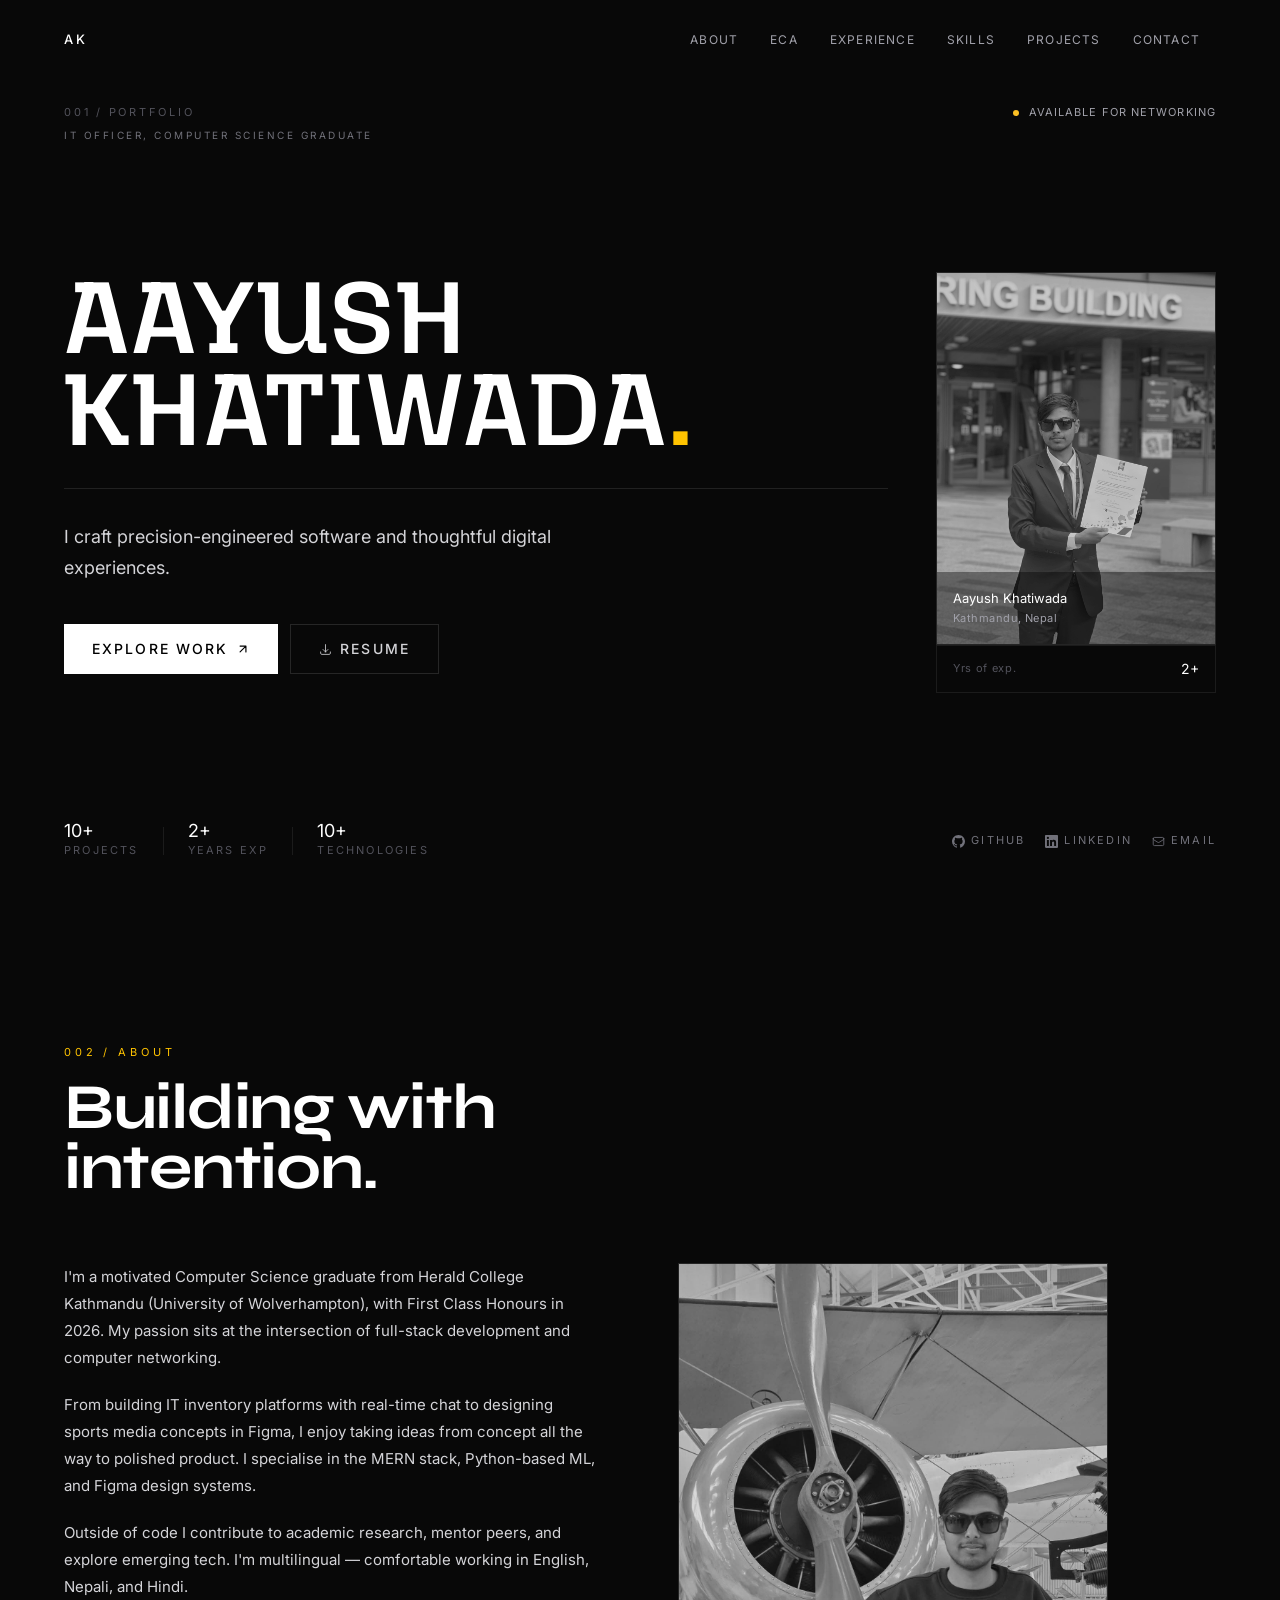
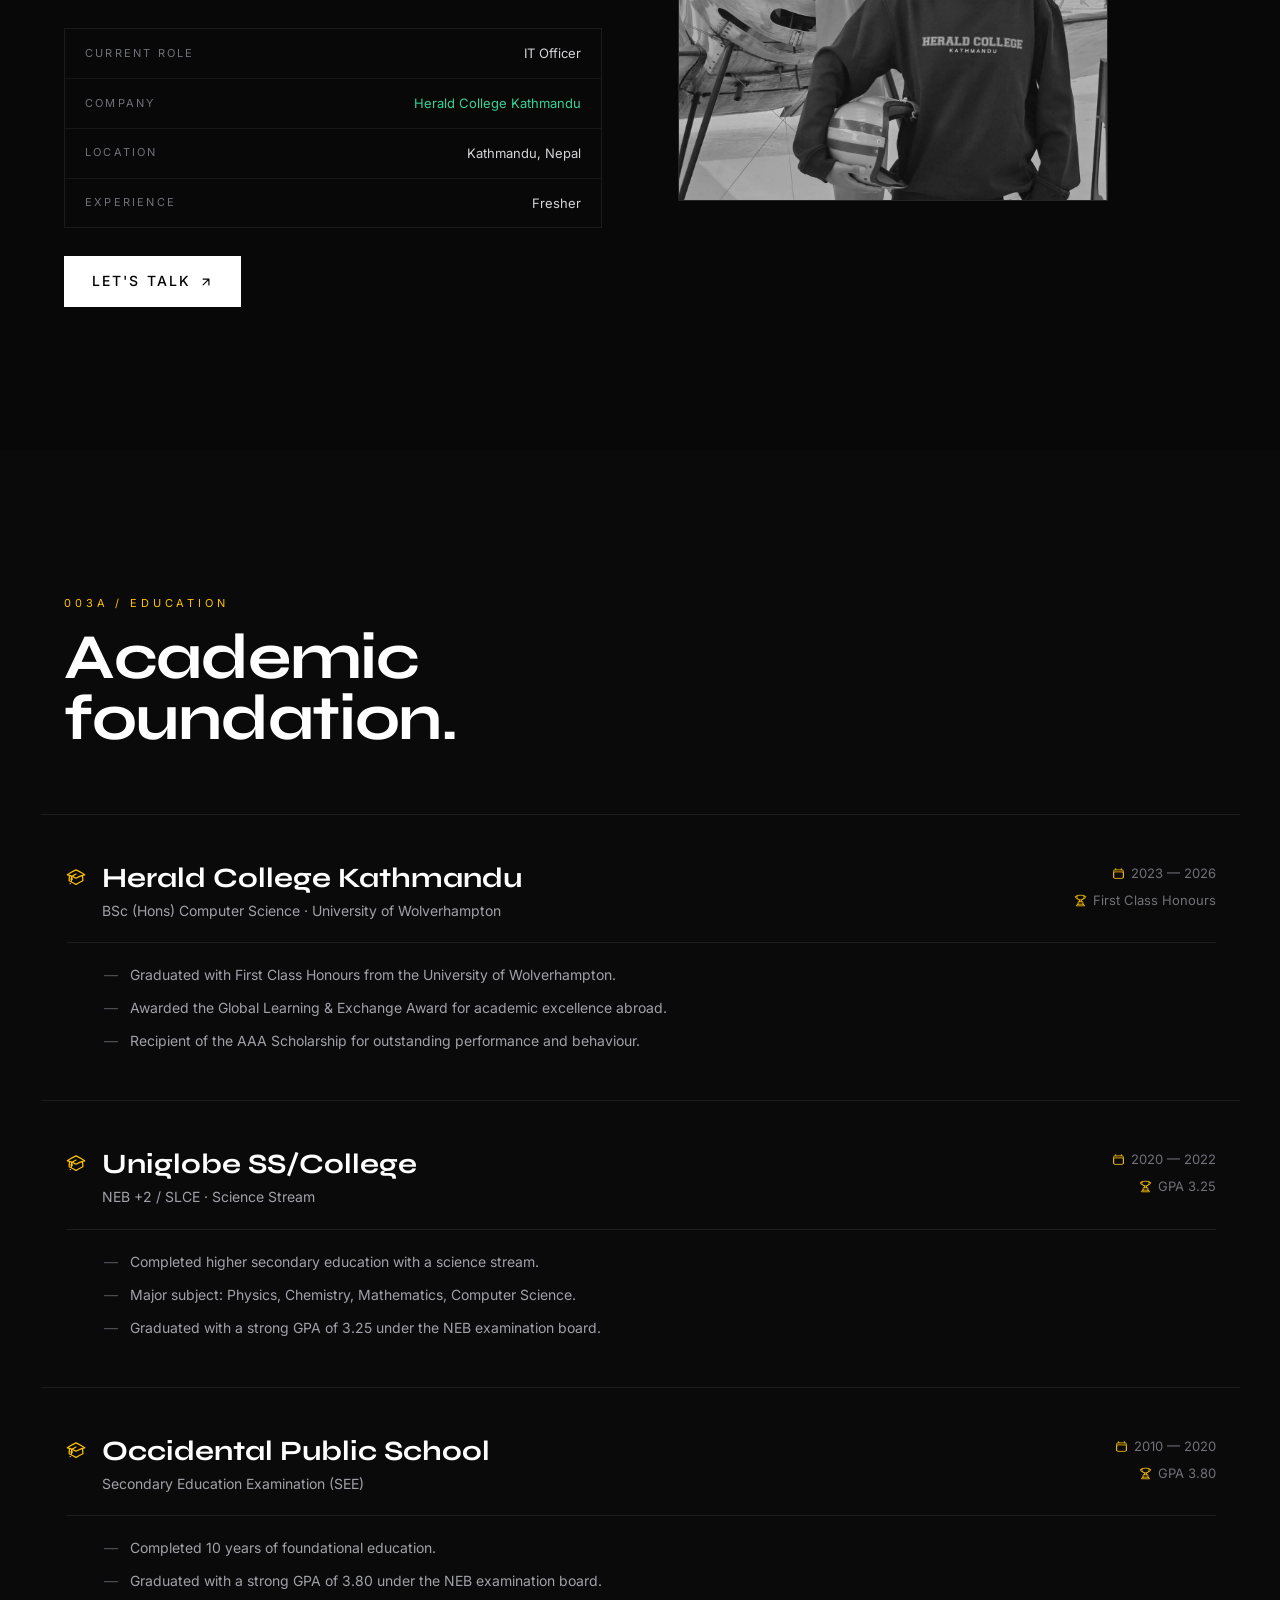
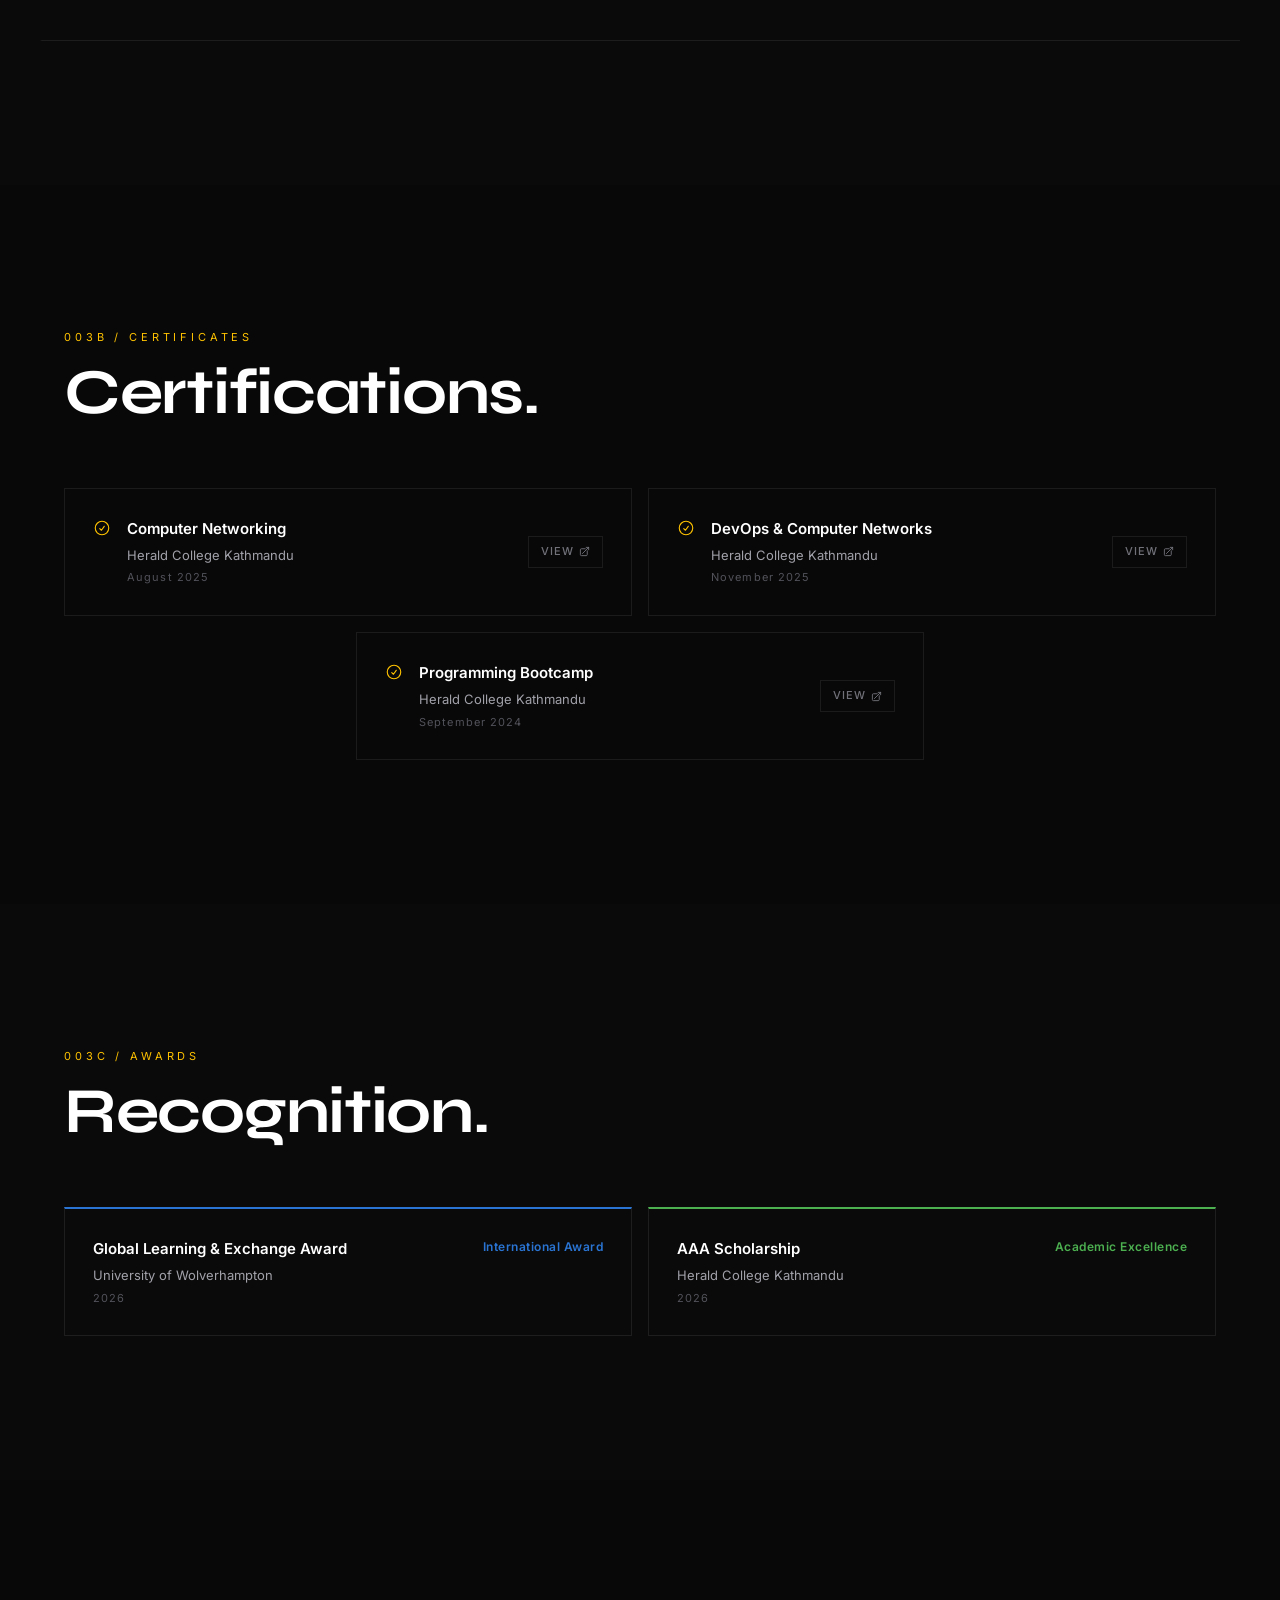
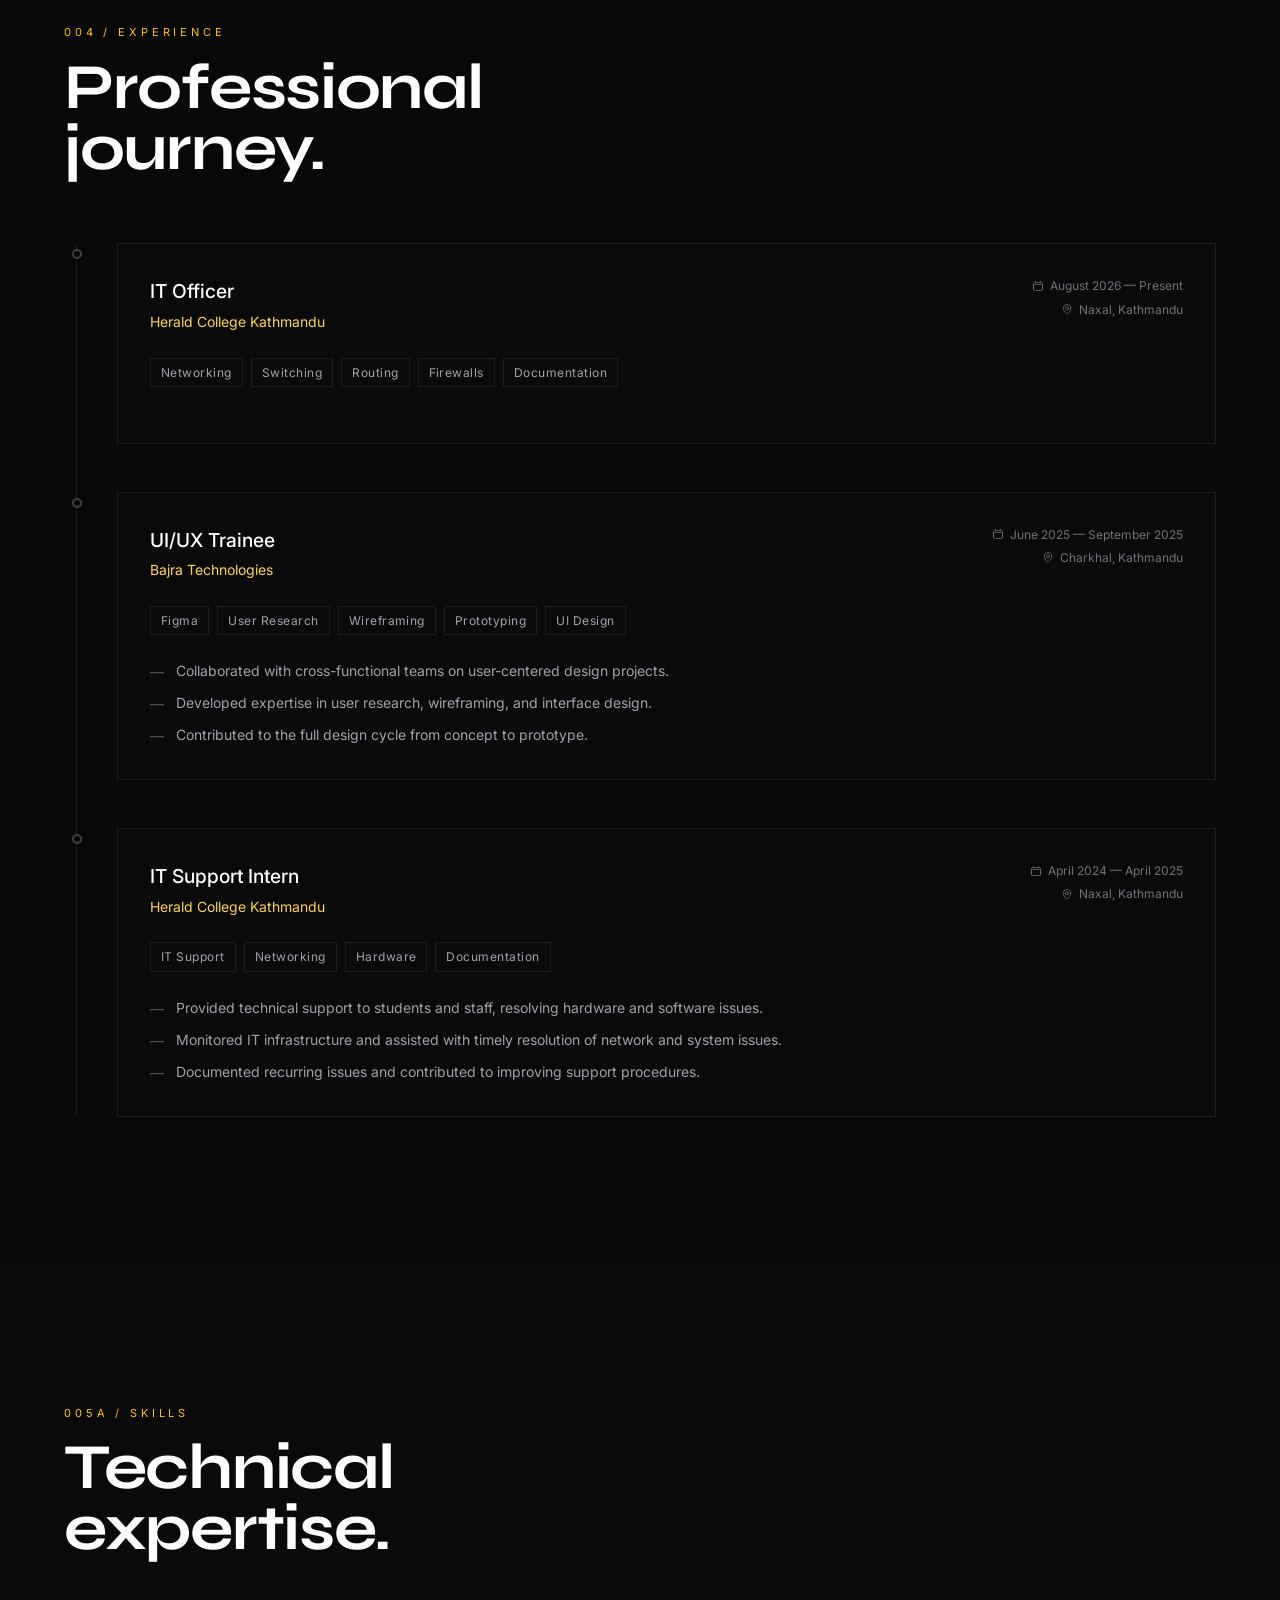
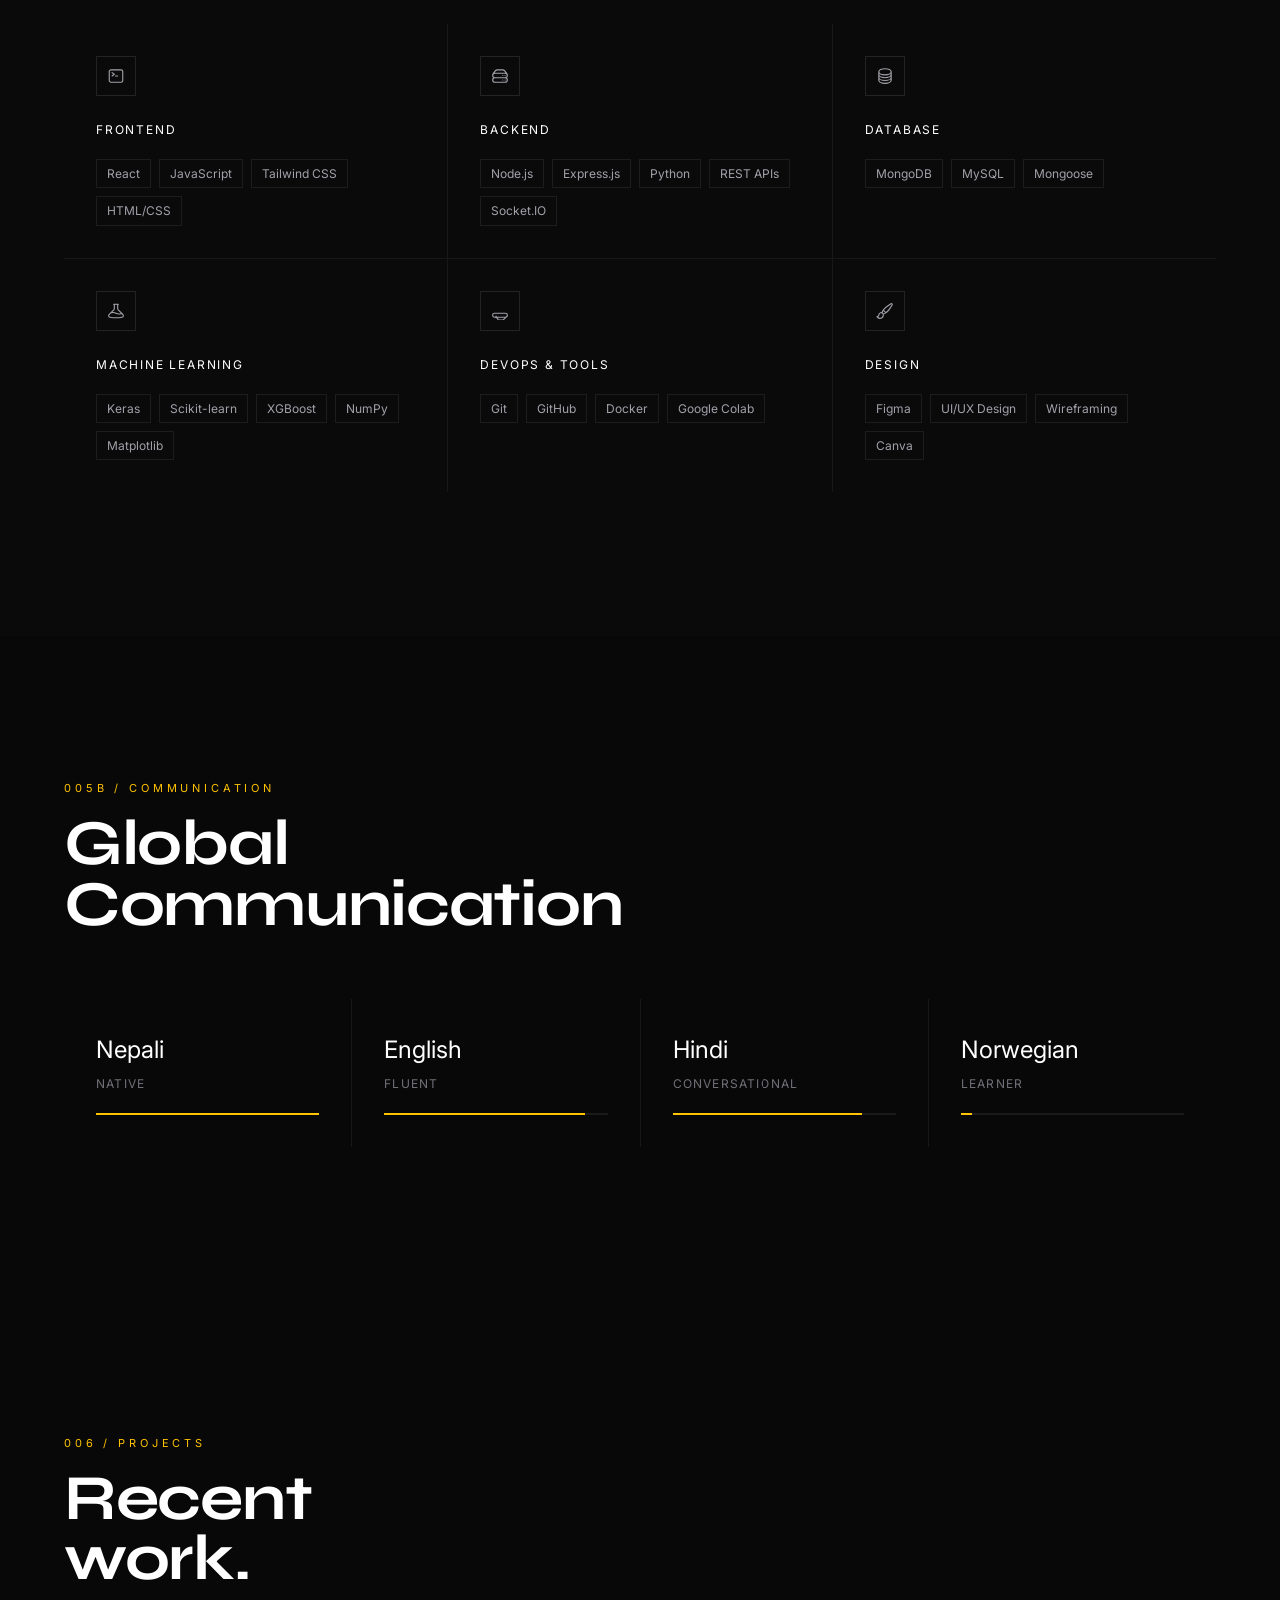
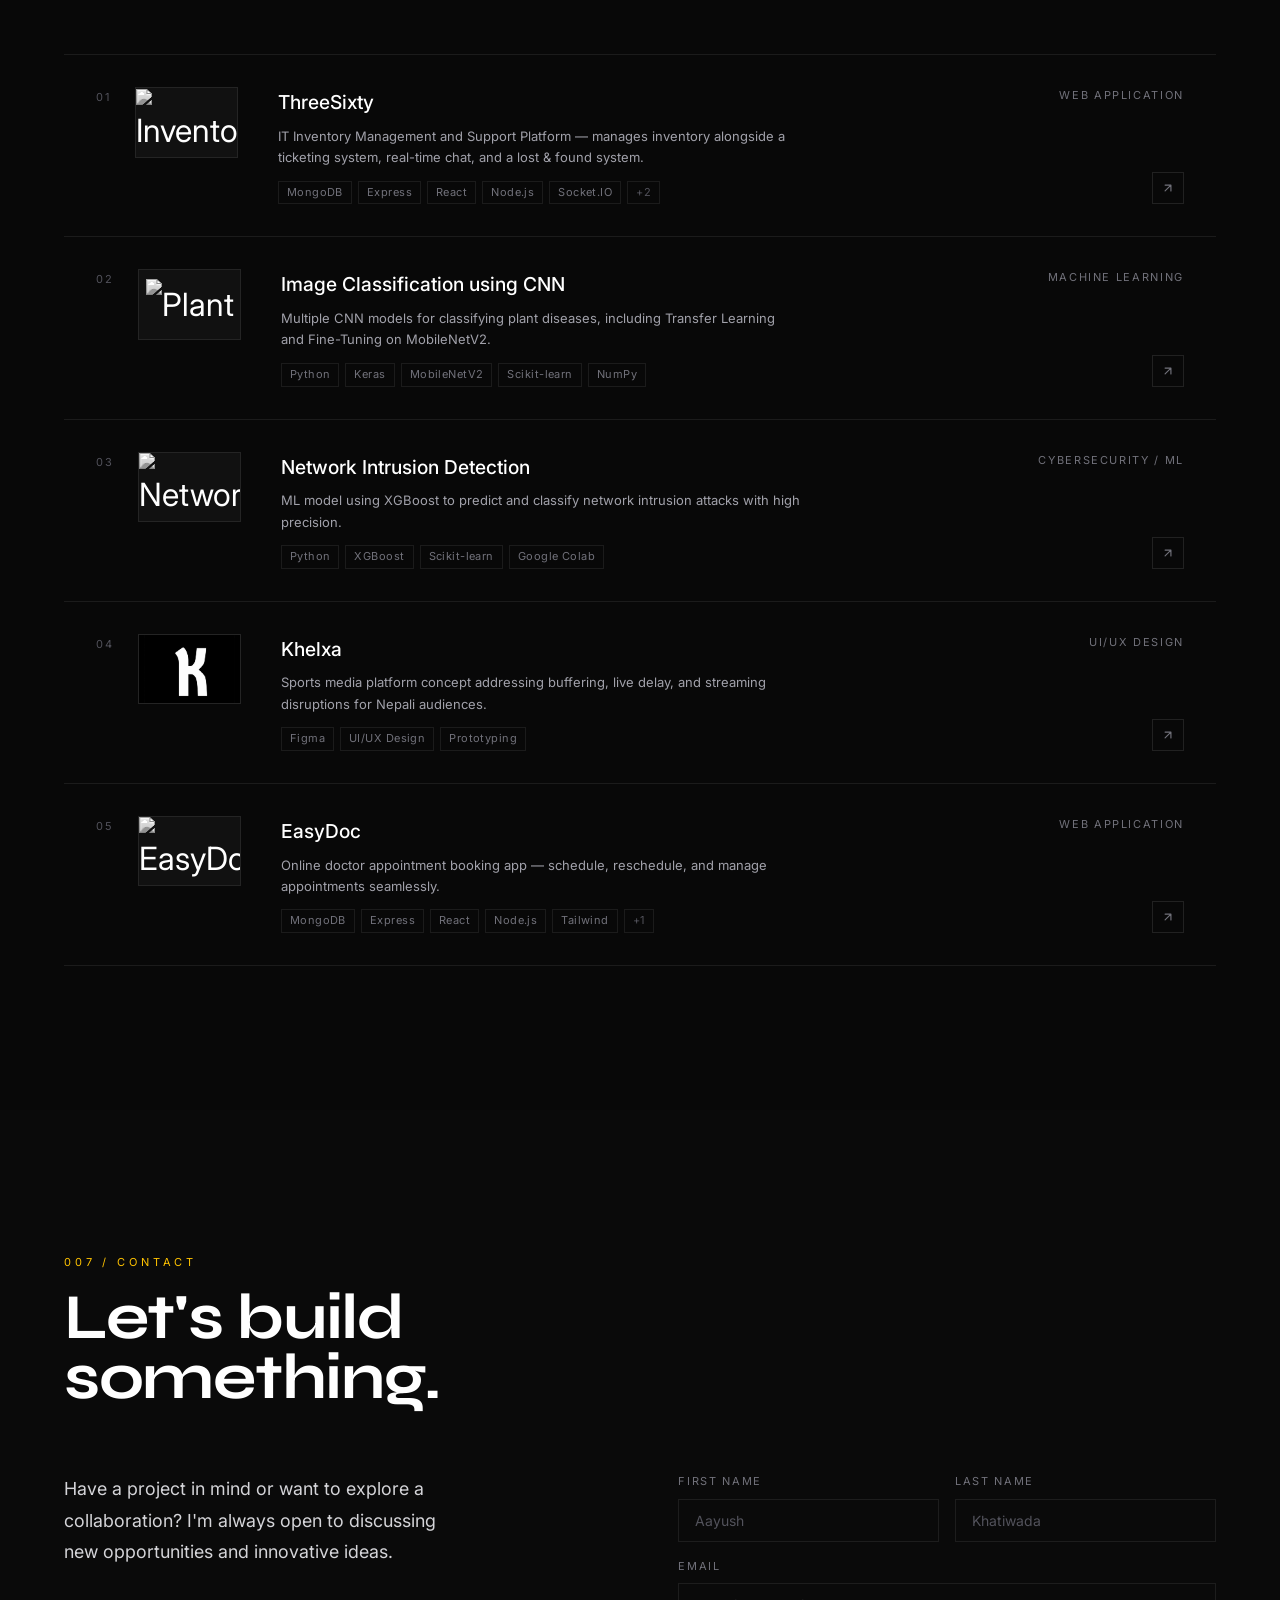
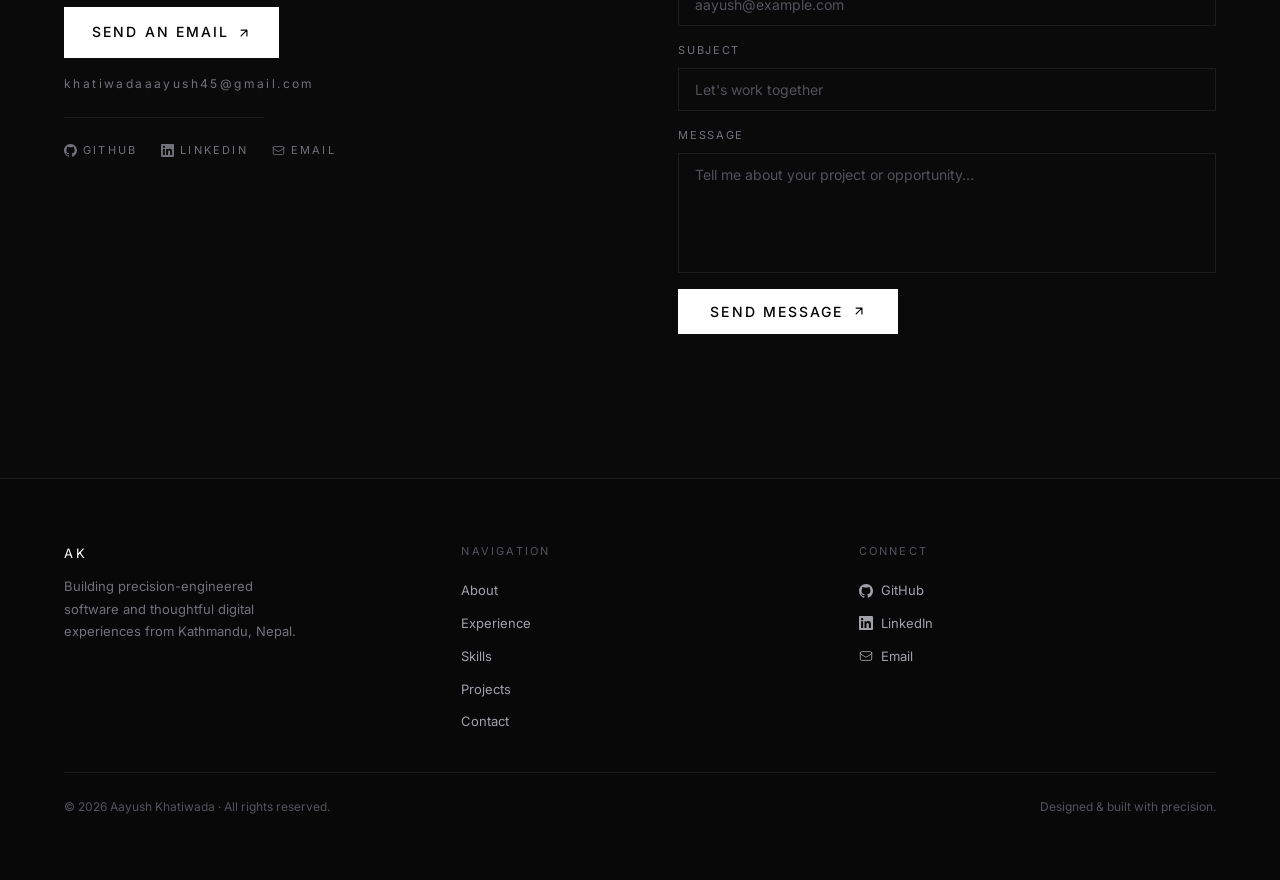
==== commit 196d1533: "Updated work information" ====
--- a/index.html
+++ b/index.html
@@ -63,11 +63,11 @@
   <div class="hero-topbar">
     <div class="hero-topbar-info">
       <span class="hero-topbar-label">001 / Portfolio</span>
-      <span class="hero-topbar-sub">Computer Science Graduate</span>
+      <span class="hero-topbar-sub">IT Officer, Computer Science Graduate</span>
     </div>
     <div class="hero-avail">
       <span class="hero-avail-dot"></span>
-      <span class="hero-avail-text">Available for work</span>
+      <span class="hero-avail-text">Available for Networking</span>
     </div>
   </div>
 
@@ -163,9 +163,9 @@
     <div class="about-grid">
       <div class="about-body">
         <p class="reveal delay-1">
-          I'm a motivated Computer Science student at Herald College Kathmandu
-          (University of Wolverhampton), on track for First Class Honours in 2026.
-          My passion sits at the intersection of full-stack development and user-centred design.
+          I'm a motivated Computer Science graduate from Herald College Kathmandu
+          (University of Wolverhampton), with First Class Honours in 2026.
+          My passion sits at the intersection of full-stack development and computer networking.
         </p>
         <p class="reveal delay-2">
           From building IT inventory platforms with real-time chat to designing sports media
@@ -174,25 +174,25 @@
         </p>
         <p class="reveal delay-3">
           Outside of code I contribute to academic research, mentor peers, and explore
-          emerging tech. I'm multilingual — comfortable working in English, Nepali, Hindi, and Norwegian.
+          emerging tech. I'm multilingual — comfortable working in English, Nepali, and Hindi.
         </p>
 
         <div class="about-table reveal delay-3">
+          <div class="about-table-row">
+            <span class="tbl-label">Current Role</span>
+            <span class="tbl-value">IT Officer</span>
+          </div>
+          <div class="about-table-row">
+            <span class="tbl-label">Company</span>
+            <span class="tbl-value green">Herald College Kathmandu</span>
+          </div>
           <div class="about-table-row">
             <span class="tbl-label">Location</span>
             <span class="tbl-value">Kathmandu, Nepal</span>
           </div>
           <div class="about-table-row">
             <span class="tbl-label">Experience</span>
-            <span class="tbl-value">2+ years</span>
-          </div>
-          <div class="about-table-row">
-            <span class="tbl-label">Current Role</span>
-            <span class="tbl-value">Looking to expand my horizons</span>
-          </div>
-          <div class="about-table-row">
-            <span class="tbl-label">Availability</span>
-            <span class="tbl-value green">Open to opportunities</span>
+            <span class="tbl-value">Fresher</span>
           </div>
         </div>
 
@@ -249,9 +249,9 @@
         </div>
         <div class="edu-entry-divider"></div>
         <div class="edu-entry-bullets">
-          <div class="edu-entry-bullet"><span class="edu-entry-bullet-dash">—</span>On track for First Class Honours at the University of Wolverhampton.</div>
+          <div class="edu-entry-bullet"><span class="edu-entry-bullet-dash">—</span>Graduated with First Class Honours from the University of Wolverhampton.</div>
           <div class="edu-entry-bullet"><span class="edu-entry-bullet-dash">—</span>Awarded the Global Learning &amp; Exchange Award for academic excellence abroad.</div>
-          <div class="edu-entry-bullet"><span class="edu-entry-bullet-dash">—</span>Recipient of the AAA Scholarship for outstanding academic performance.</div>
+          <div class="edu-entry-bullet"><span class="edu-entry-bullet-dash">—</span>Recipient of the AAA Scholarship for outstanding performance and behaviour.</div>
         </div>
       </div>
 
@@ -329,12 +329,27 @@
     </div>
 
     <div class="cert-list">
+<div class="cert-card reveal">
+        <div class="cert-icon">
+          <svg width="18" height="18" fill="none" viewBox="0 0 24 24" stroke="currentColor" stroke-width="1.5"><path stroke-linecap="round" stroke-linejoin="round" d="M9 12.75L11.25 15 15 9.75M21 12a9 9 0 11-18 0 9 9 0 0118 0z"/></svg>
+        </div>
+        <div class="cert-body">
+          <div class="cert-title">Computer Networking</div>
+          <div class="cert-issuer">Herald College Kathmandu</div>
+          <div class="cert-date">August 2025</div>
+        </div>
+        <a href="https://certificate.heraldcollege.edu.np/certificate/share/HCKCS4A230164NABHR" target="_blank" rel="noopener" class="cert-view">
+          View
+          <svg width="11" height="11" fill="none" viewBox="0 0 24 24" stroke="currentColor" stroke-width="2"><path stroke-linecap="round" stroke-linejoin="round" d="M13.5 6H5.25A2.25 2.25 0 003 8.25v10.5A2.25 2.25 0 005.25 21h10.5A2.25 2.25 0 0018 18.75V10.5m-10.5 6L21 3m0 0h-5.25M21 3v5.25"/></svg>
+        </a>
+      </div>
+
       <div class="cert-card reveal">
         <div class="cert-icon">
           <svg width="18" height="18" fill="none" viewBox="0 0 24 24" stroke="currentColor" stroke-width="1.5"><path stroke-linecap="round" stroke-linejoin="round" d="M9 12.75L11.25 15 15 9.75M21 12a9 9 0 11-18 0 9 9 0 0118 0z"/></svg>
         </div>
         <div class="cert-body">
-          <div class="cert-title">DevOps &amp; Computer Networks</div>
+          <div class="cert-title">DevOps & Computer Networks</div>
           <div class="cert-issuer">Herald College Kathmandu</div>
           <div class="cert-date">November 2025</div>
         </div>
@@ -404,7 +419,41 @@
 
     <div class="exp-timeline">
 
-      <div class="exp-item reveal">
+      <div class="exp-item reveal ">
+        <div class="exp-dot"></div>
+        <div class="exp-card">
+          <div class="exp-header">
+            <div>
+              <div class="exp-role">IT Officer</div>
+              <div class="exp-company">Herald College Kathmandu</div>
+            </div>
+            <div class="exp-meta">
+              <span>
+                <svg width="12" height="12" fill="none" viewBox="0 0 24 24" stroke="currentColor" stroke-width="1.5"><path stroke-linecap="round" stroke-linejoin="round" d="M6.75 3v2.25M17.25 3v2.25M3 18.75V7.5a2.25 2.25 0 012.25-2.25h13.5A2.25 2.25 0 0121 7.5v11.25m-18 0A2.25 2.25 0 005.25 21h13.5A2.25 2.25 0 0021 18.75m-18 0v-7.5A2.25 2.25 0 015.25 9h13.5A2.25 2.25 0 0121 11.25v7.5"/></svg>
+                August 2026 — Present
+              </span>
+              <span>
+                <svg width="12" height="12" fill="none" viewBox="0 0 24 24" stroke="currentColor" stroke-width="1.5"><path stroke-linecap="round" stroke-linejoin="round" d="M15 10.5a3 3 0 11-6 0 3 3 0 016 0z"/><path stroke-linecap="round" stroke-linejoin="round" d="M19.5 10.5c0 7.142-7.5 11.25-7.5 11.25S4.5 17.642 4.5 10.5a7.5 7.5 0 1115 0z"/></svg>
+                Naxal, Kathmandu
+              </span>
+            </div>
+          </div>
+          <div class="exp-tags">
+            <span class="exp-tag">Networking</span>
+            <span class="exp-tag">Switching</span>
+            <span class="exp-tag">Routing</span>
+            <span class="exp-tag">Firewalls</span>
+            <span class="exp-tag">Documentation</span>
+          </div>
+          <!-- <div class="exp-bullets">
+            <div class="exp-bullet"><span class="exp-bullet-dash">—</span>Provided technical support to students and staff, resolving hardware and software issues.</div>
+            <div class="exp-bullet"><span class="exp-bullet-dash">—</span>Monitored IT infrastructure and assisted with timely resolution of network and system issues.</div>
+            <div class="exp-bullet"><span class="exp-bullet-dash">—</span>Documented recurring issues and contributed to improving support procedures.</div>
+          </div> -->
+        </div>
+      </div>
+
+      <div class="exp-item reveal delay-1">
         <div class="exp-dot"></div>
         <div class="exp-card">
           <div class="exp-header">
@@ -594,8 +643,8 @@
       </div>
       <div class="lang-cell reveal delay-3">
         <div class="lang-name">Norwegian</div>
-        <div class="lang-level">Basic</div>
-        <div class="lang-bar"><div class="lang-fill" data-pct="35"></div></div>
+        <div class="lang-level">Learner</div>
+        <div class="lang-bar"><div class="lang-fill" data-pct="5"></div></div>
       </div>
     </div>
   </div>
@@ -606,7 +655,7 @@
   <div class="projects-inner">
     <div class="reveal">
       <span class="section-num">006 / Projects</span>
-      <h2 class="section-heading">Selected<br>work.</h2>
+      <h2 class="section-heading">Recent<br>work.</h2>
     </div>
 
     <div class="projects-list">
--- a/styles.css
+++ b/styles.css
@@ -259,7 +259,7 @@
 .hero-avail-dot {
   width: 6px; height: 6px;
   border-radius: 50%;
-  background: var(--emerald);
+  background: var(--amber);
   flex-shrink: 0;
 }
 .hero-avail-text {
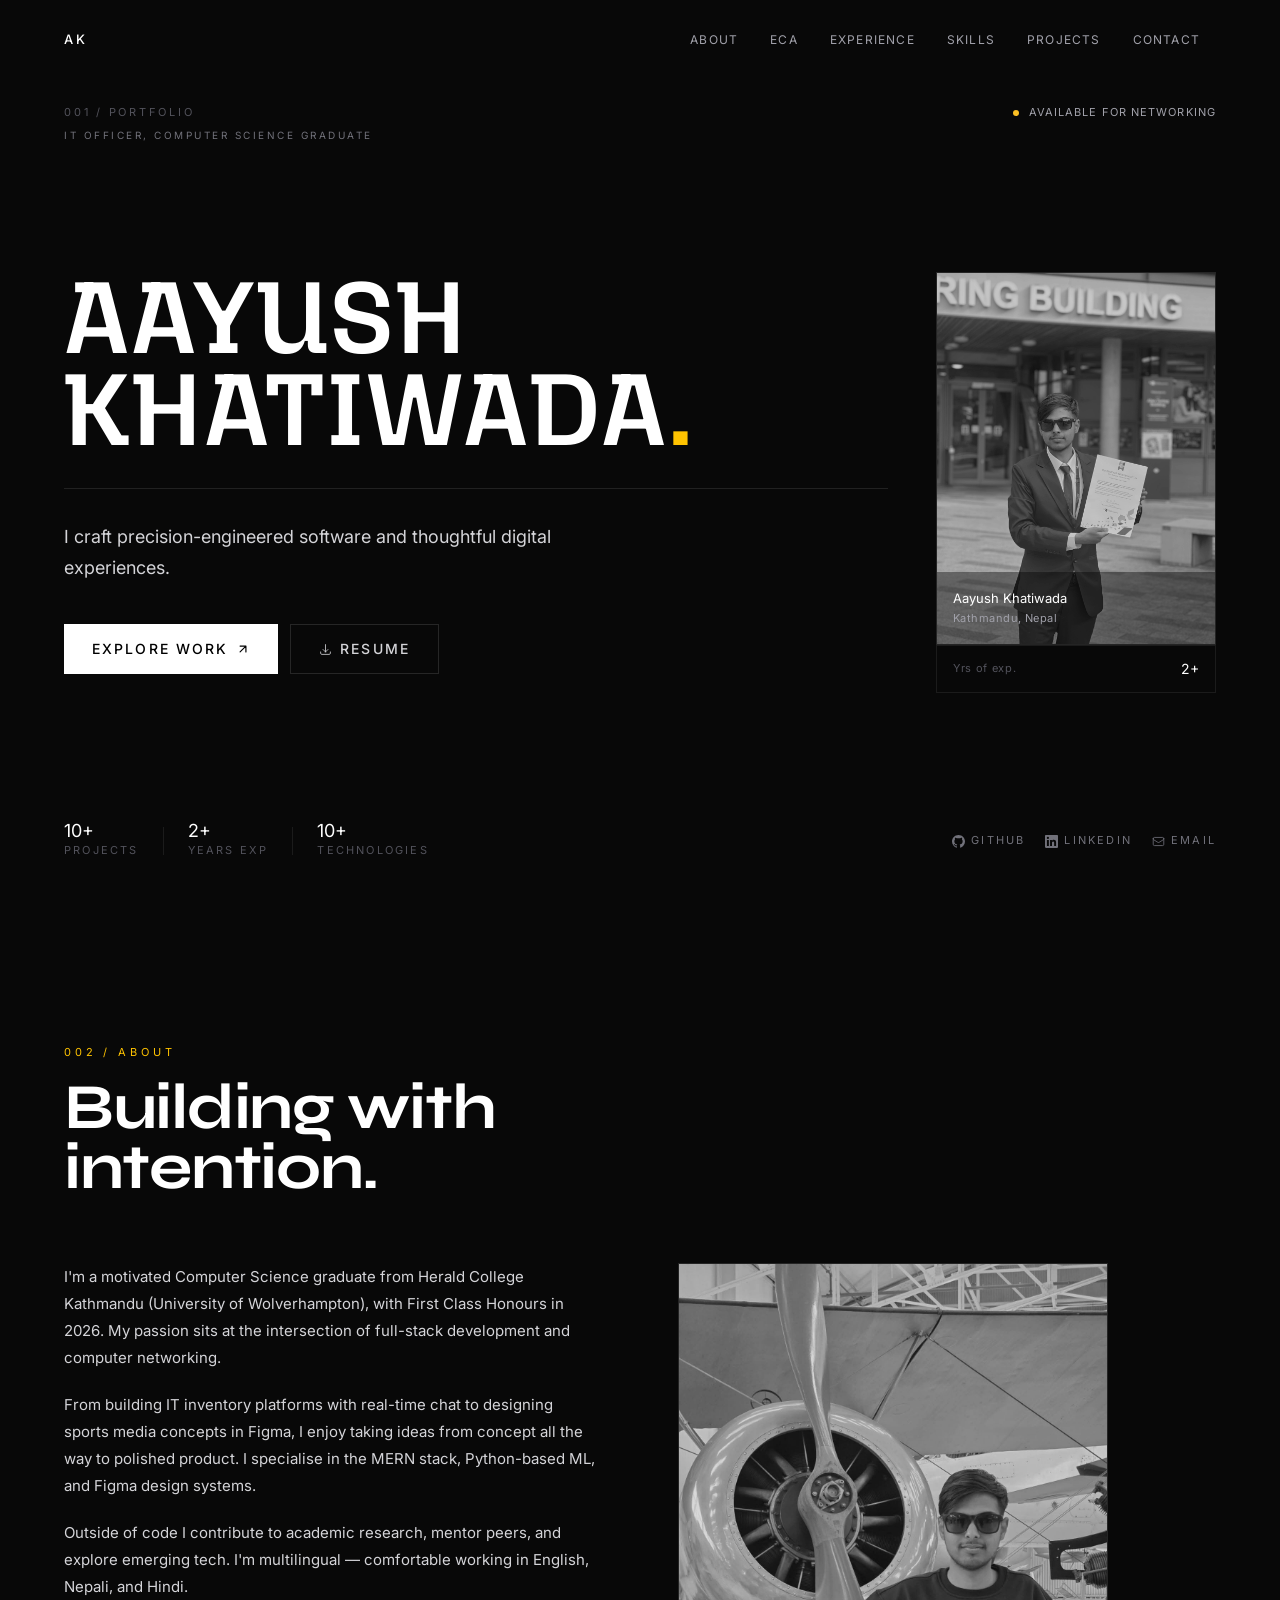
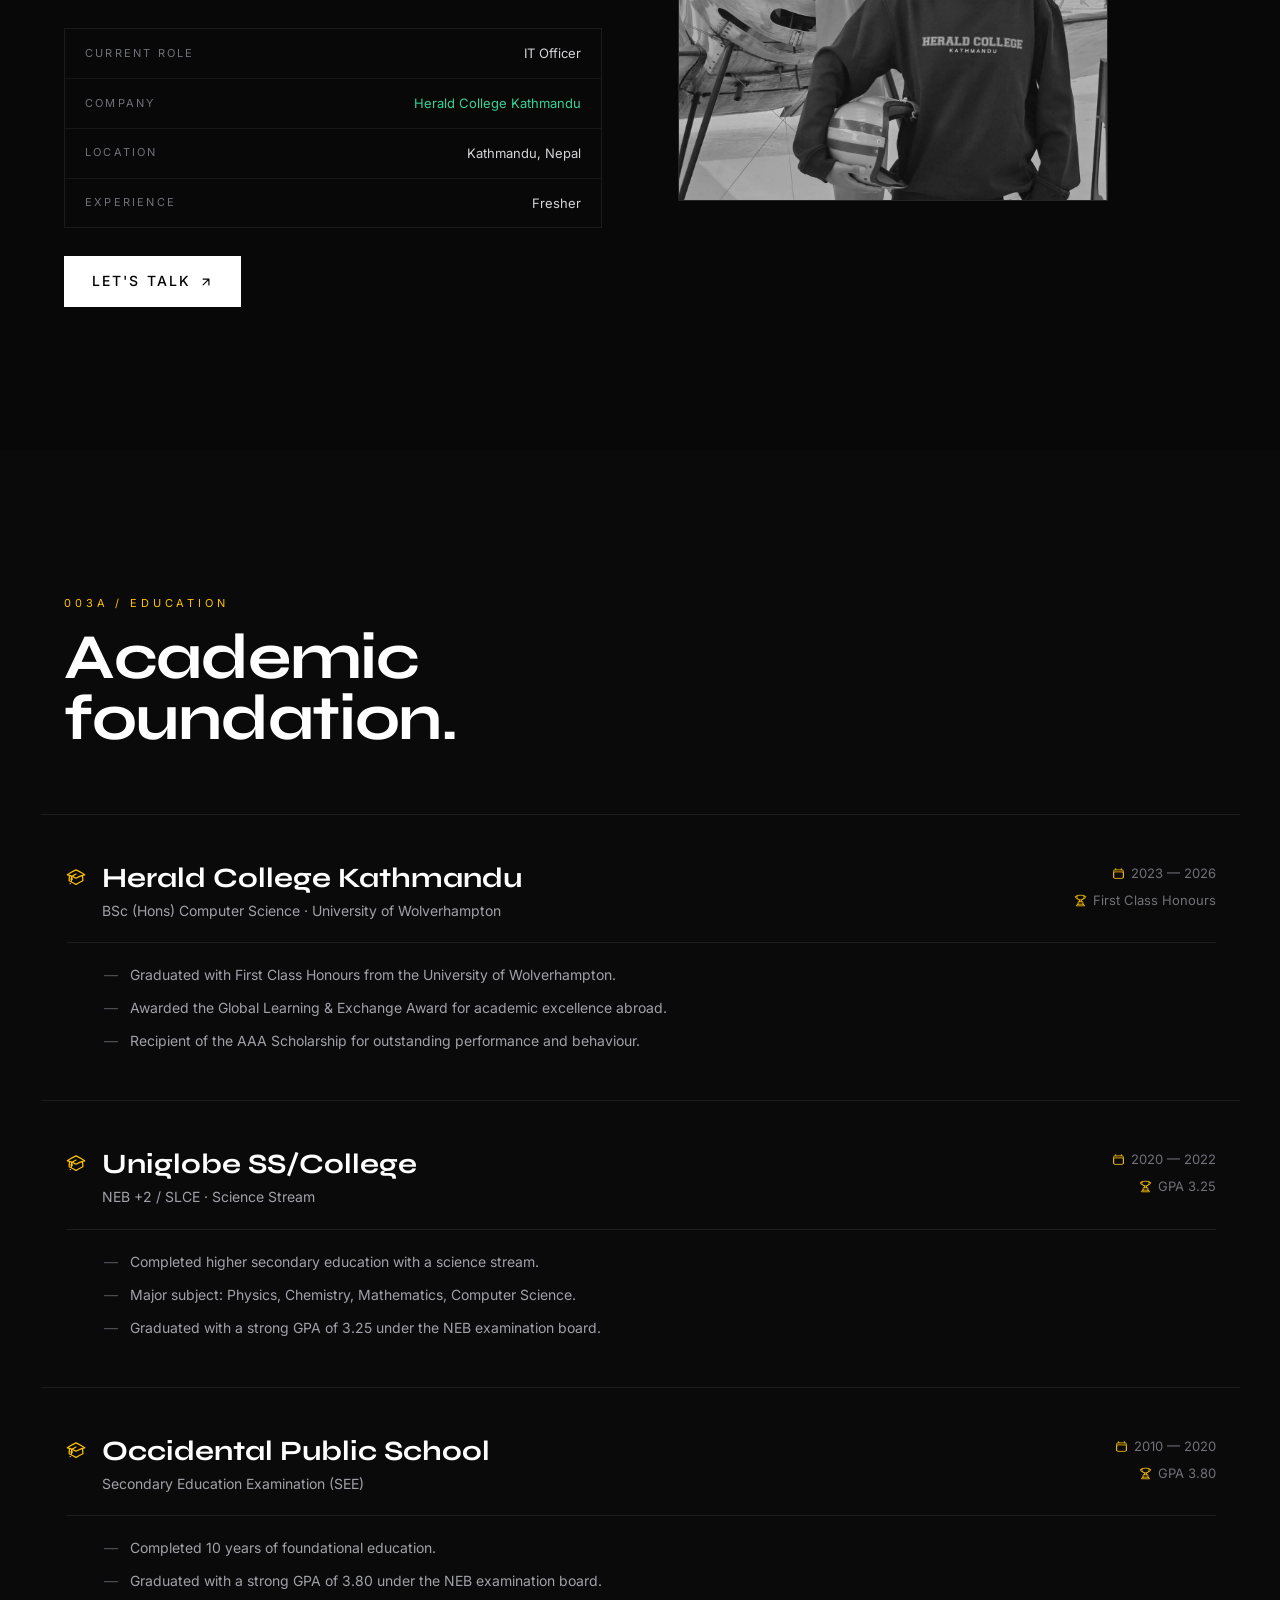
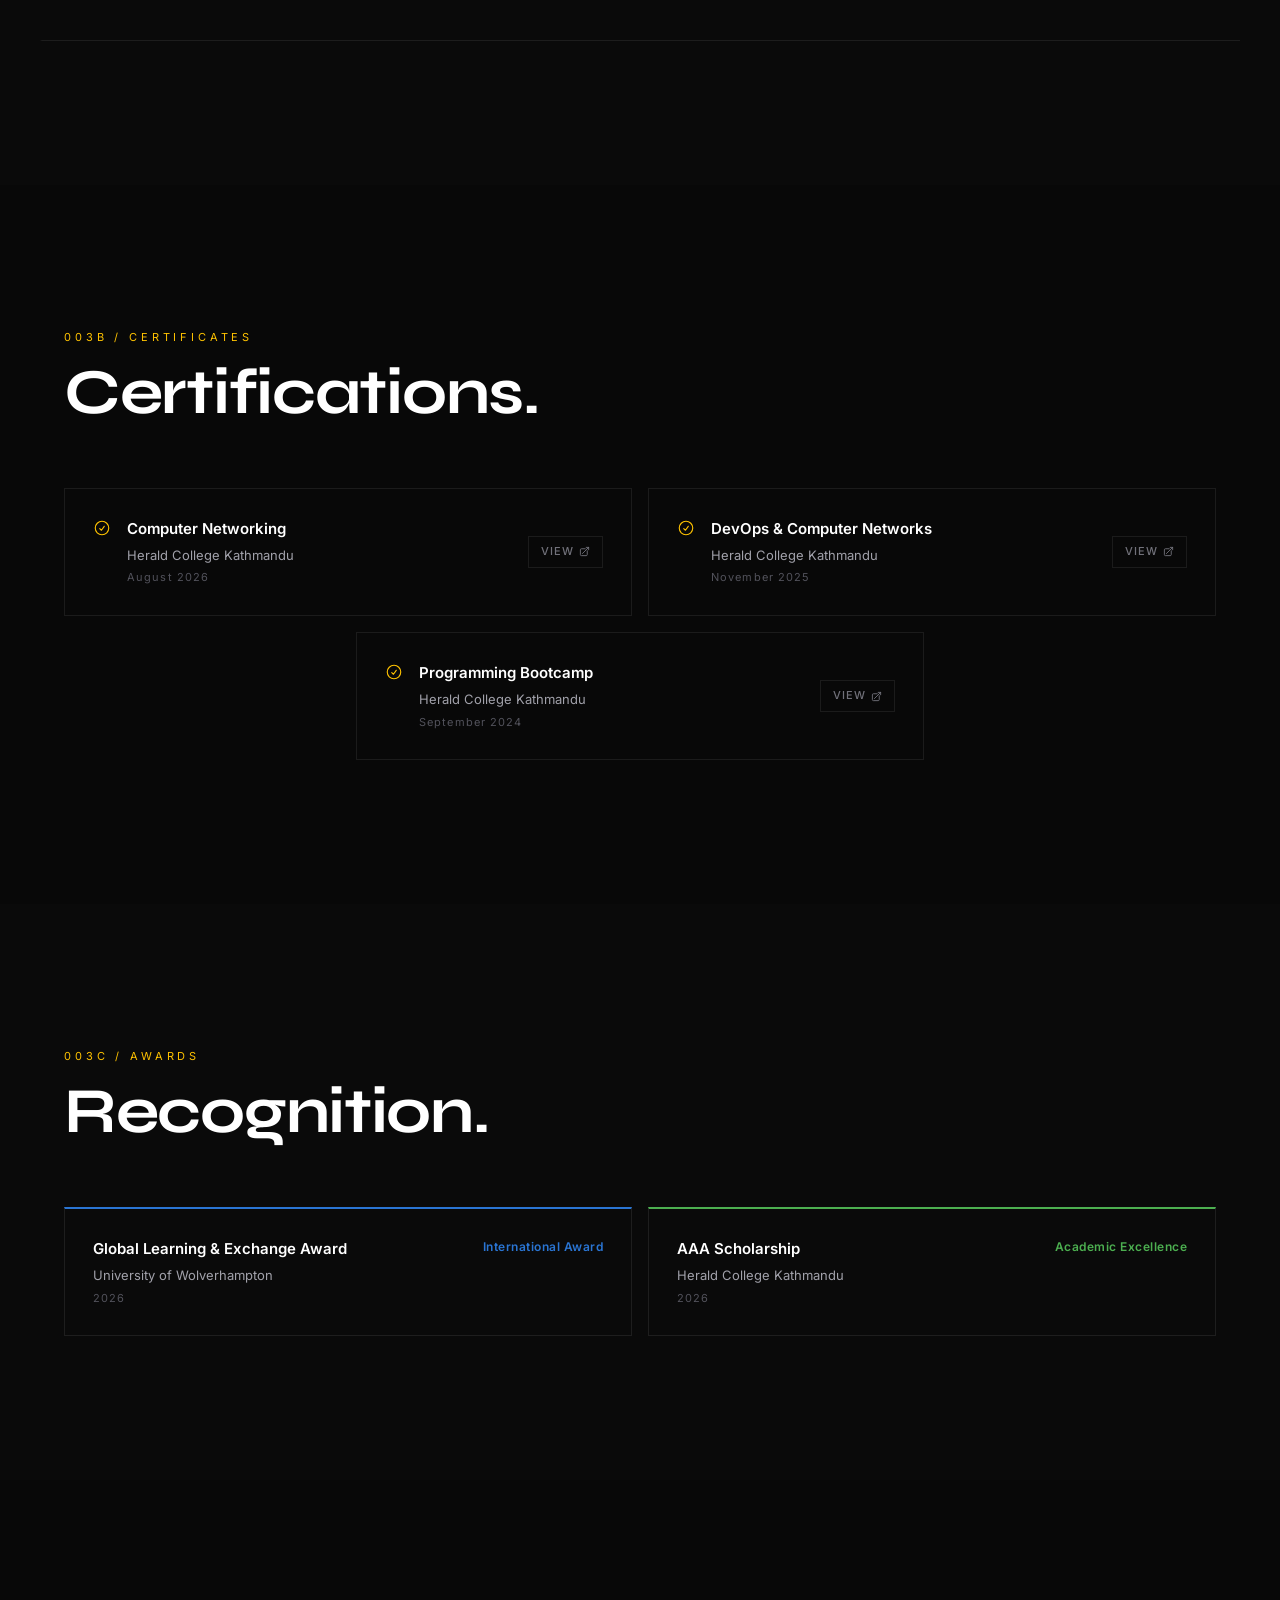
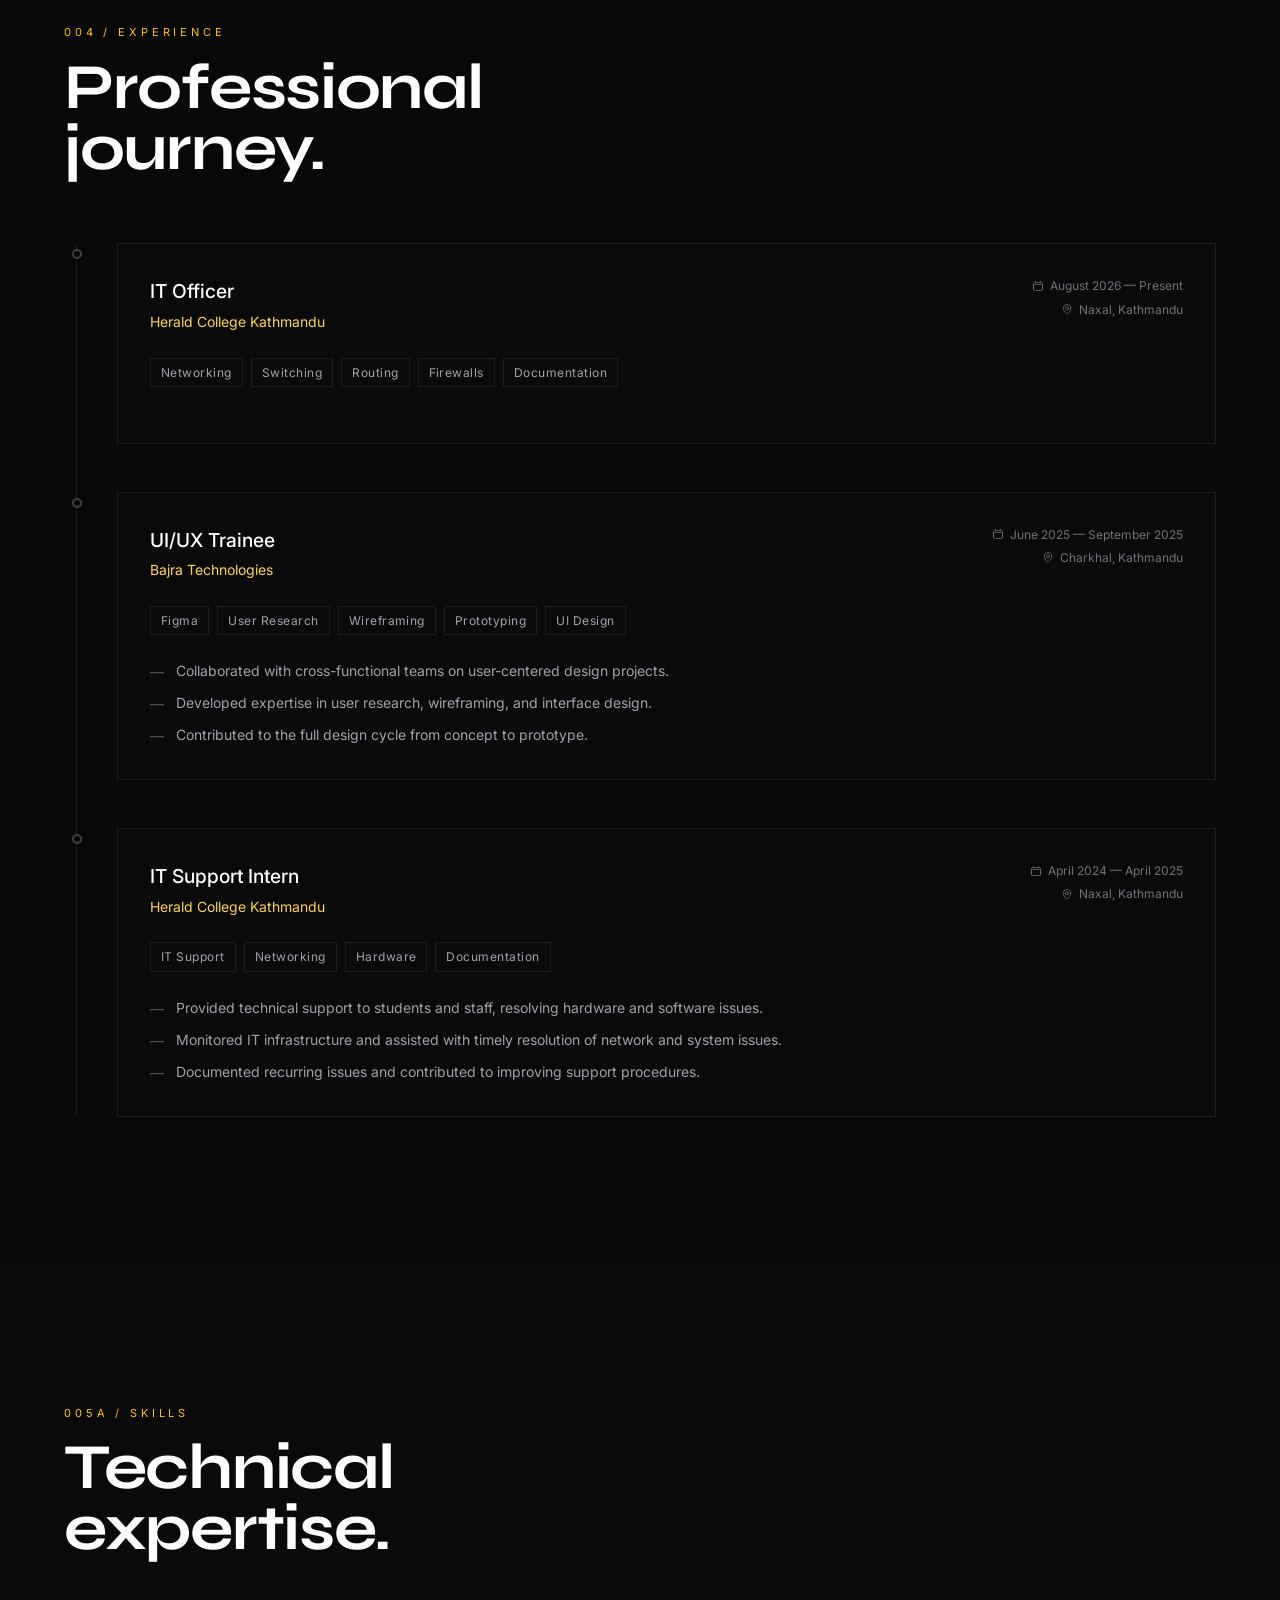
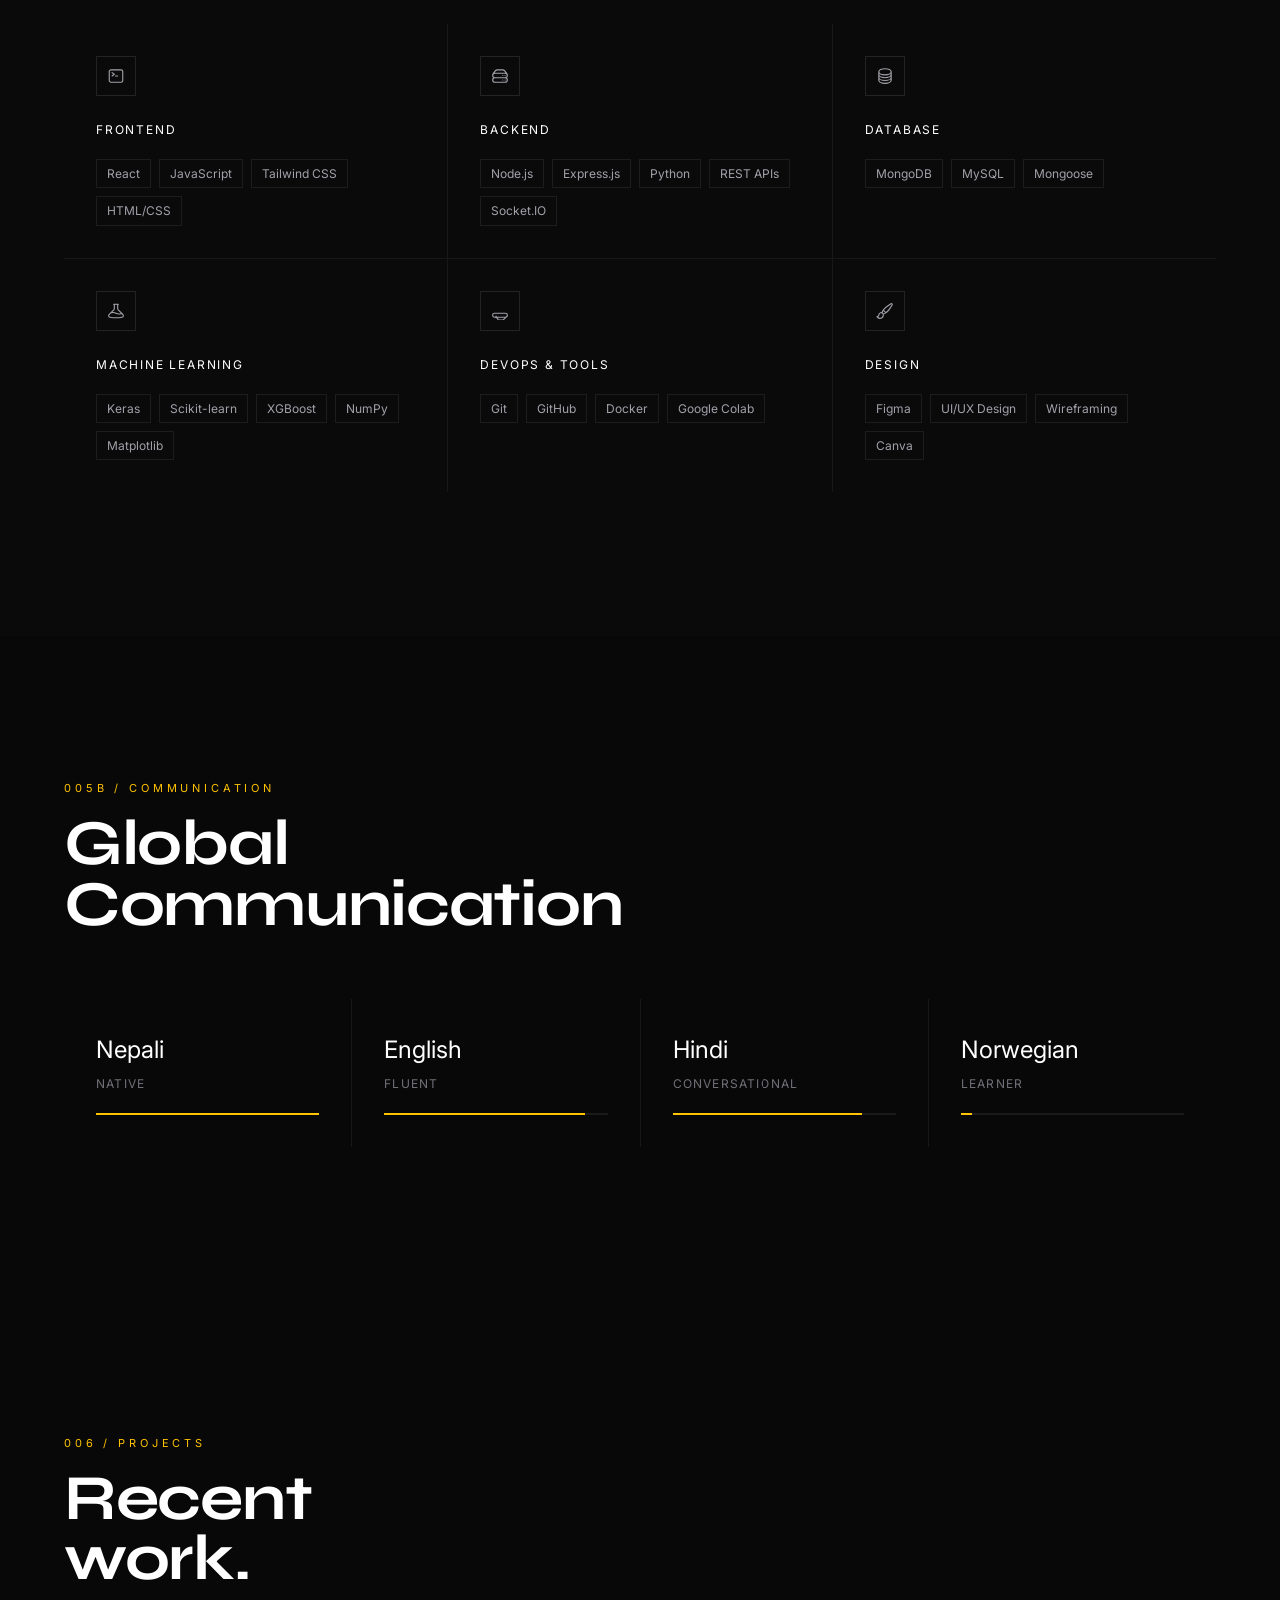
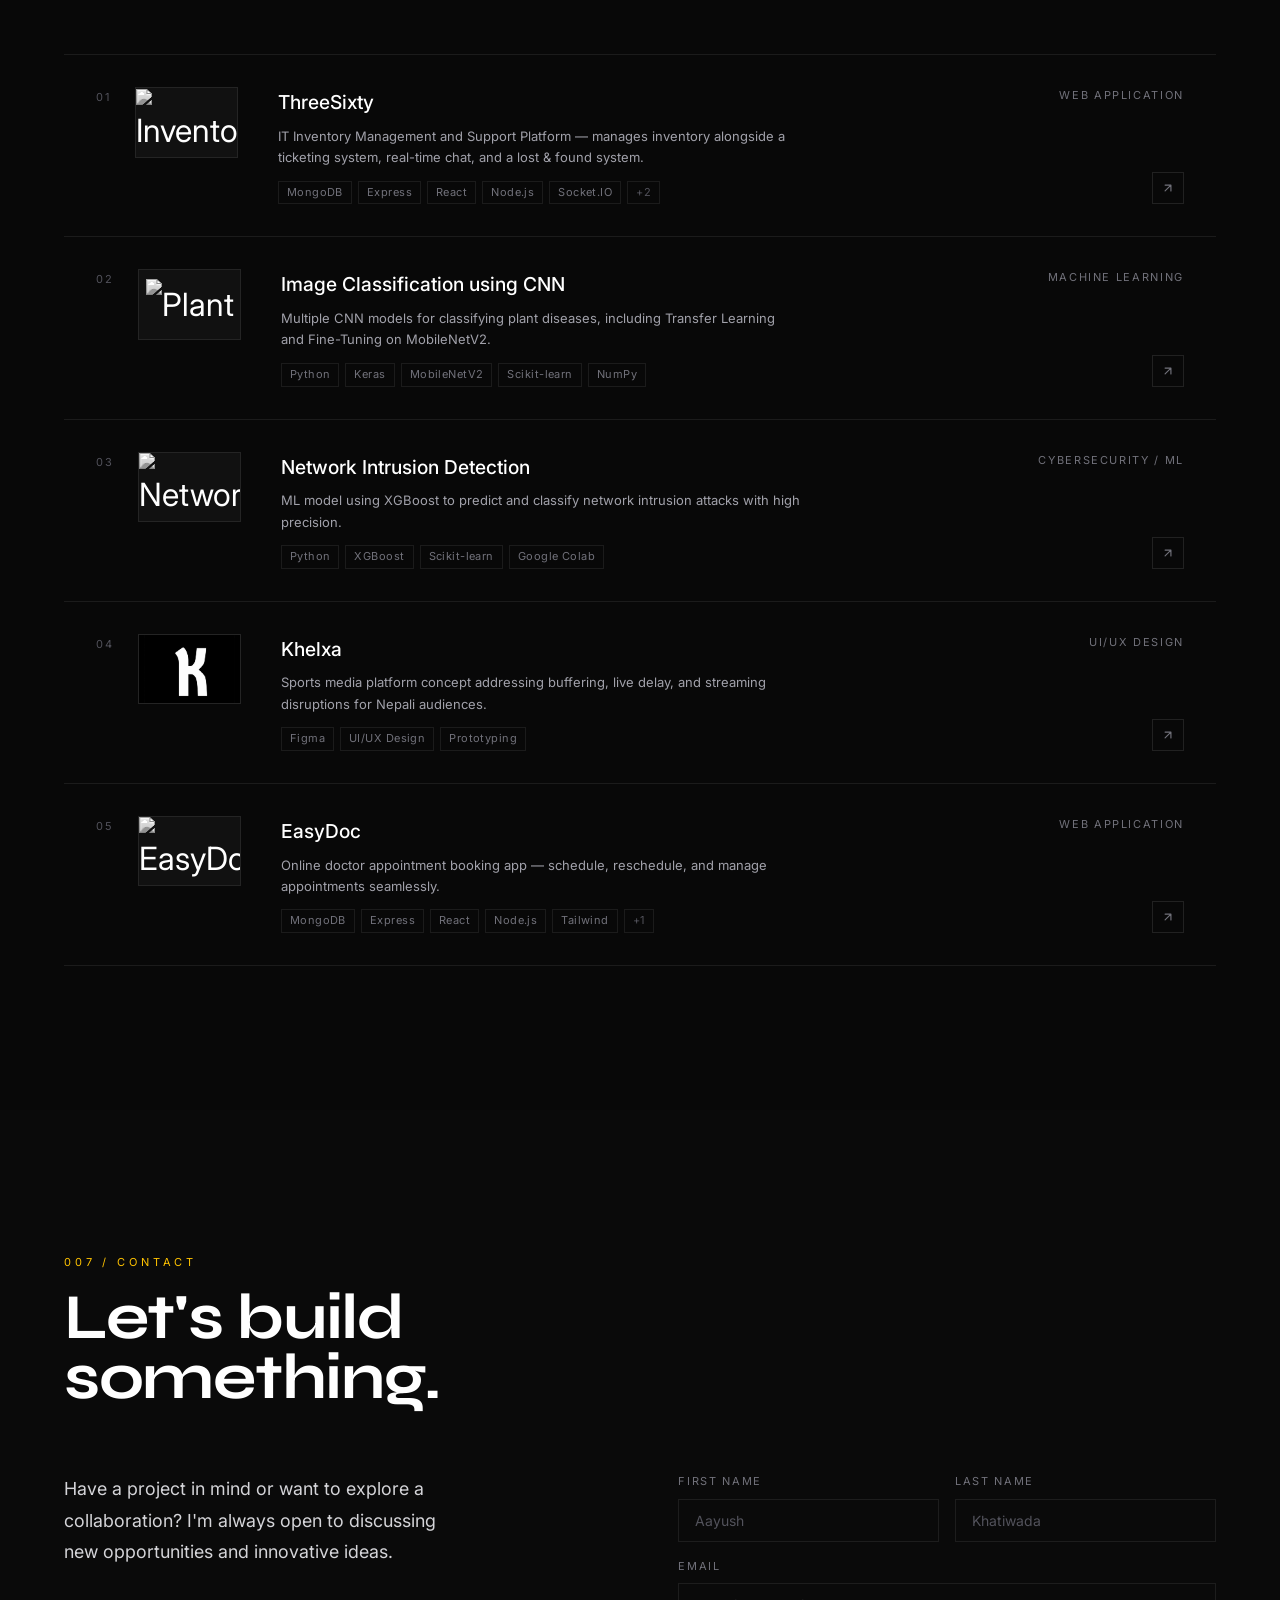
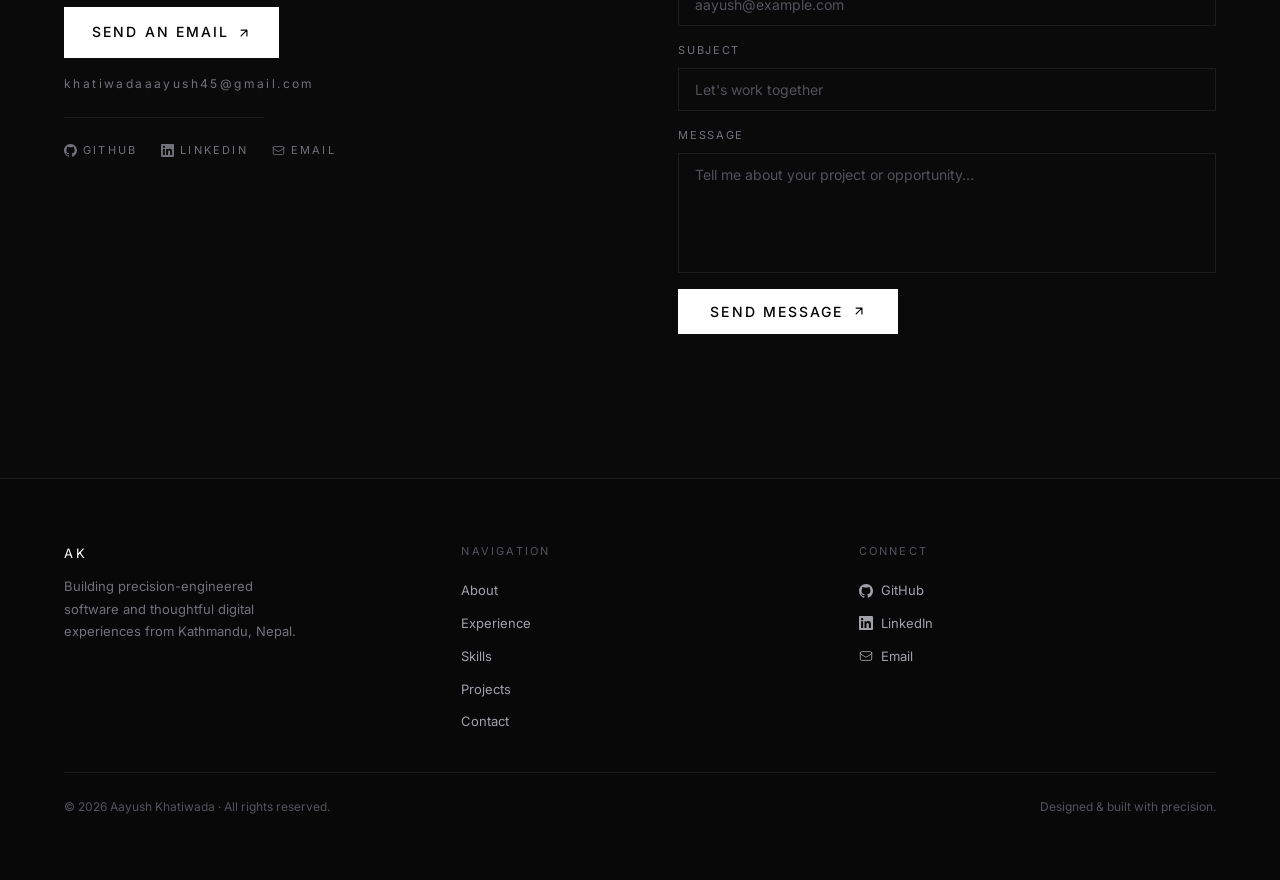
==== commit 2e6de87f: "Updated certification date" ====
--- a/index.html
+++ b/index.html
@@ -336,7 +336,7 @@
         <div class="cert-body">
           <div class="cert-title">Computer Networking</div>
           <div class="cert-issuer">Herald College Kathmandu</div>
-          <div class="cert-date">August 2025</div>
+          <div class="cert-date">August 2026</div>
         </div>
         <a href="https://certificate.heraldcollege.edu.np/certificate/share/HCKCS4A230164NABHR" target="_blank" rel="noopener" class="cert-view">
           View
